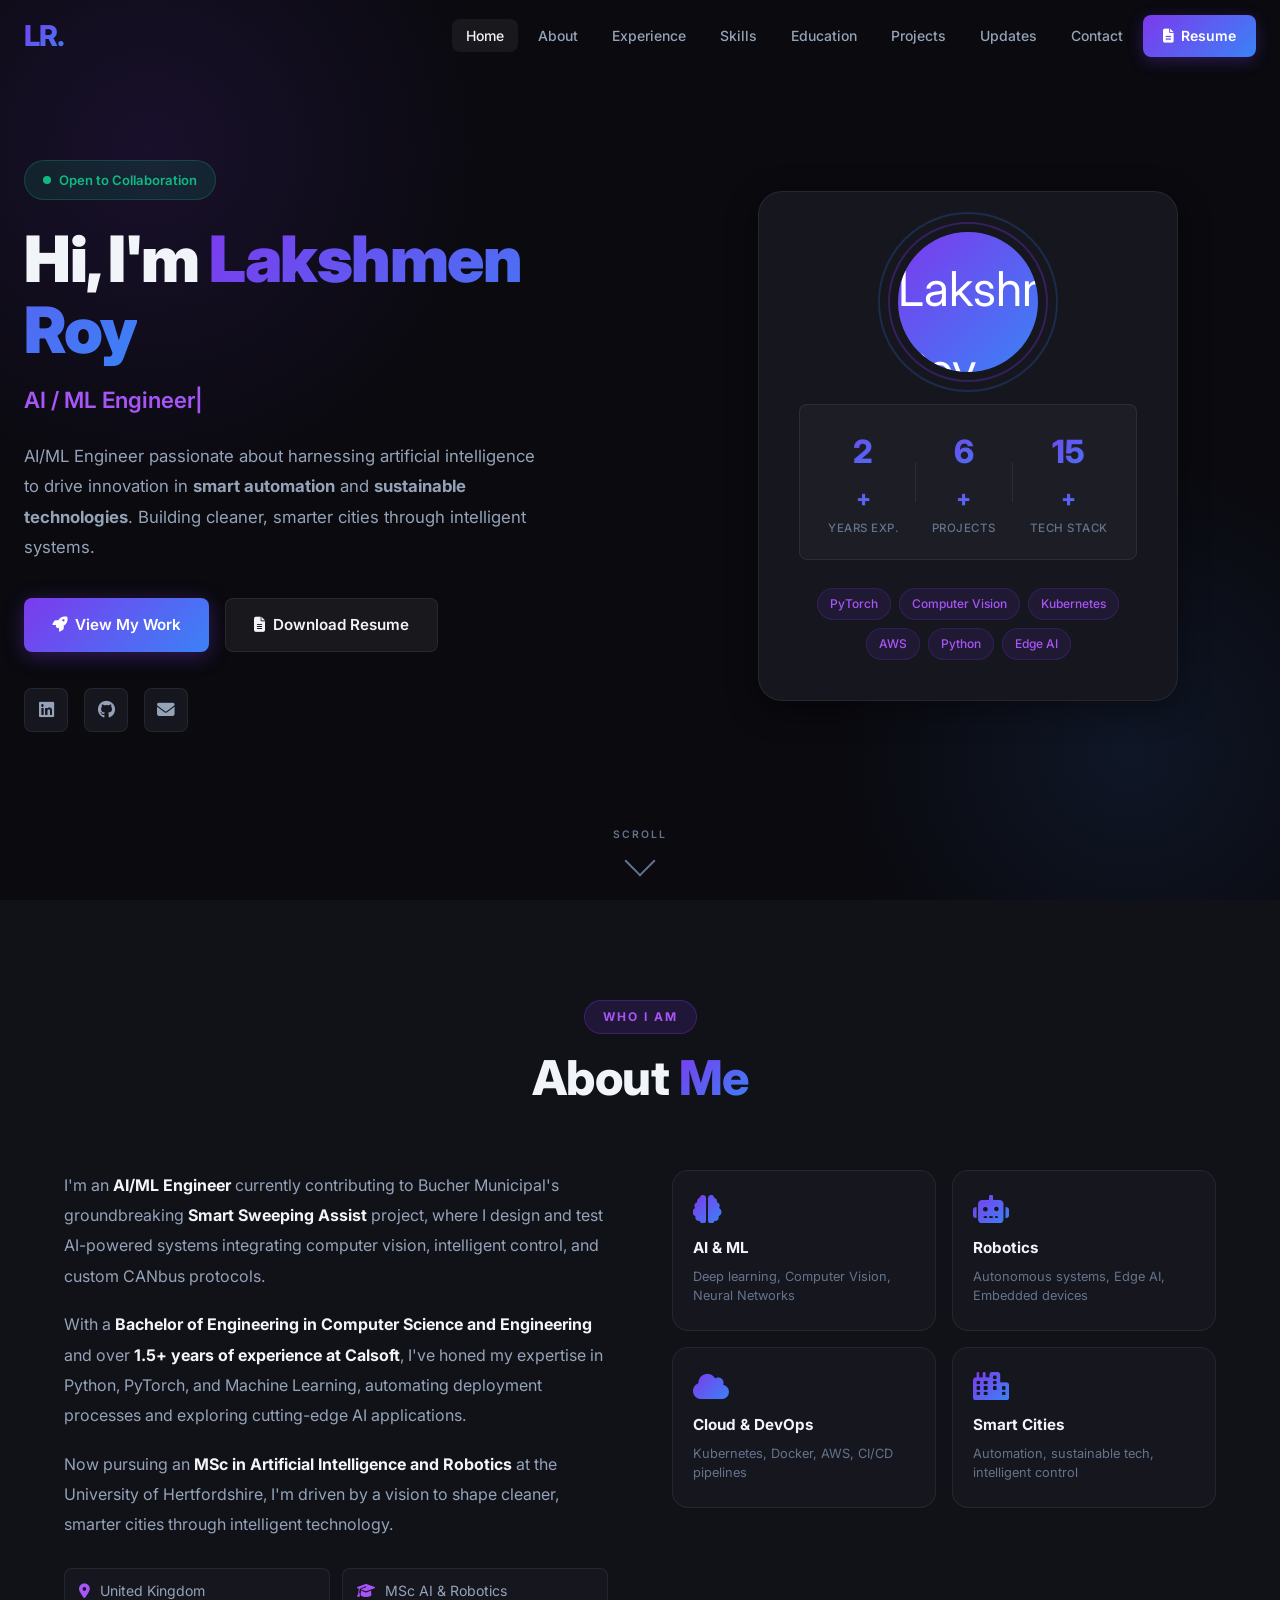
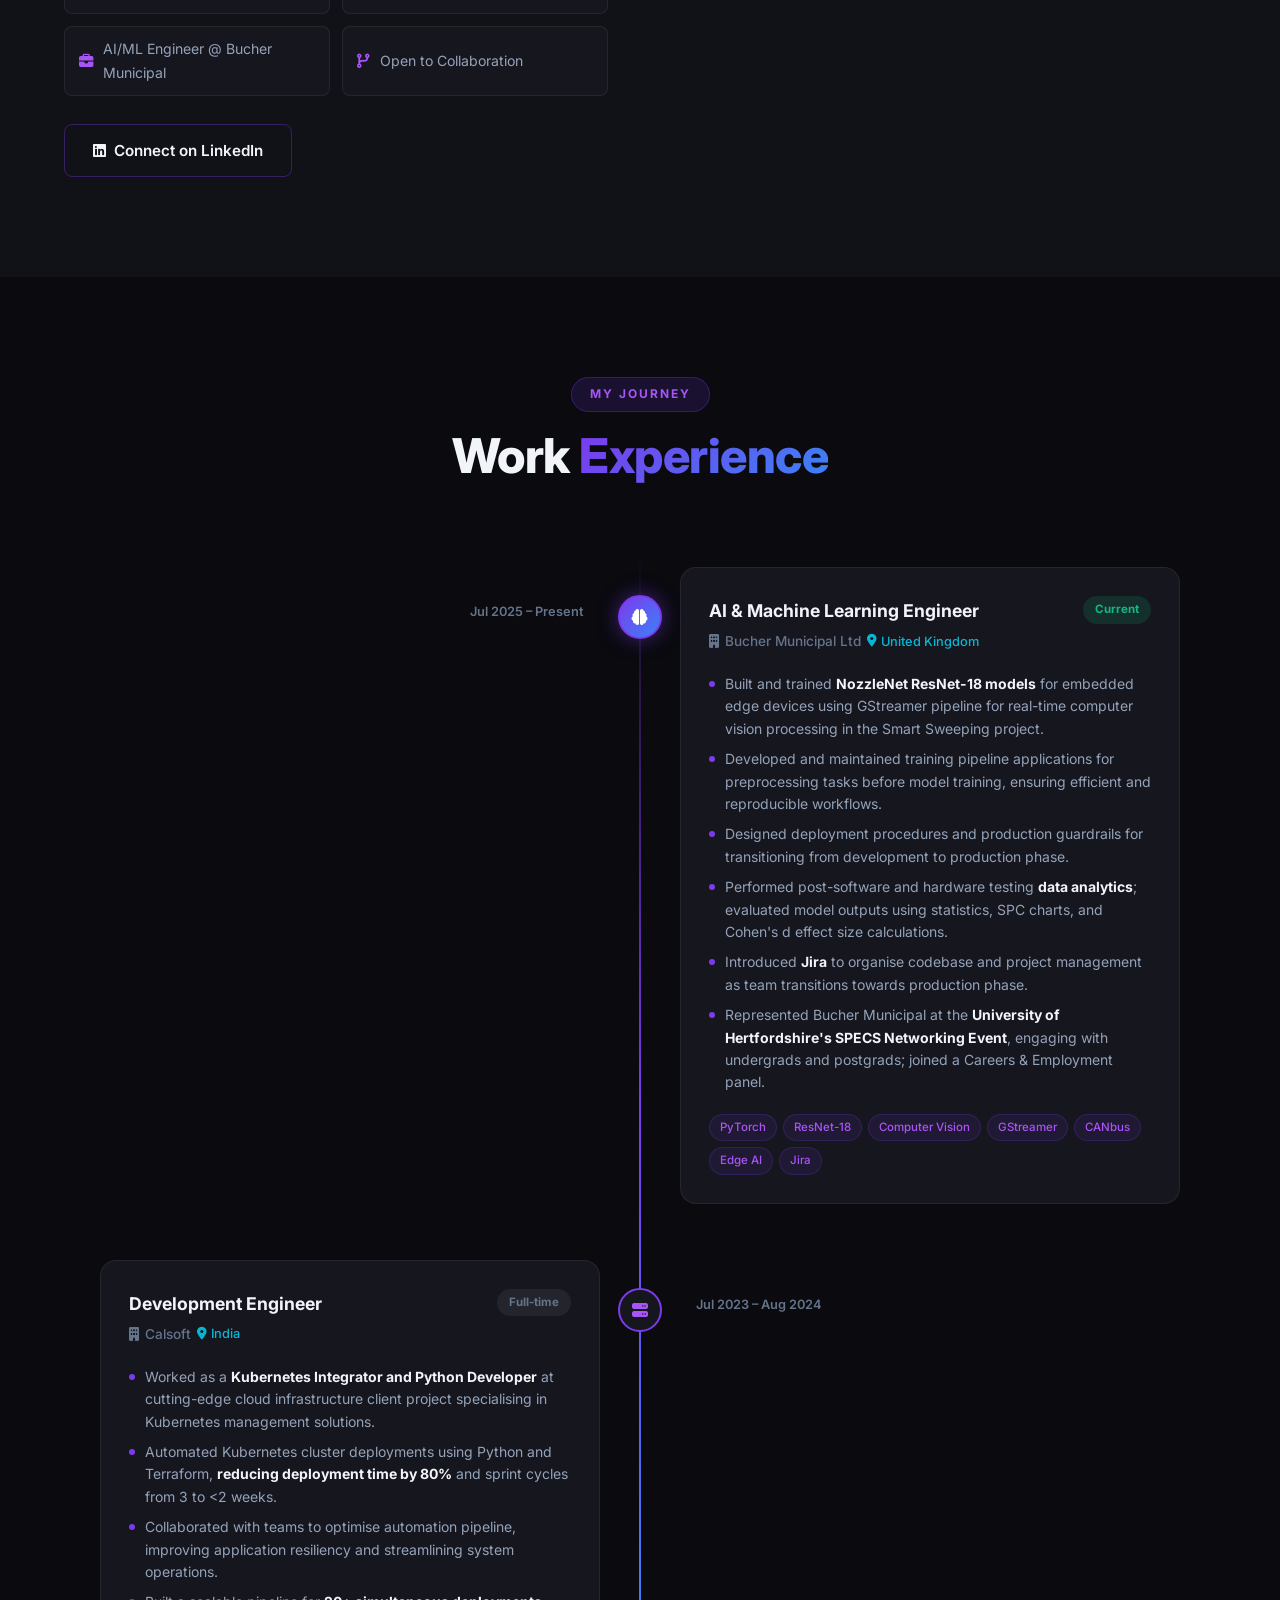
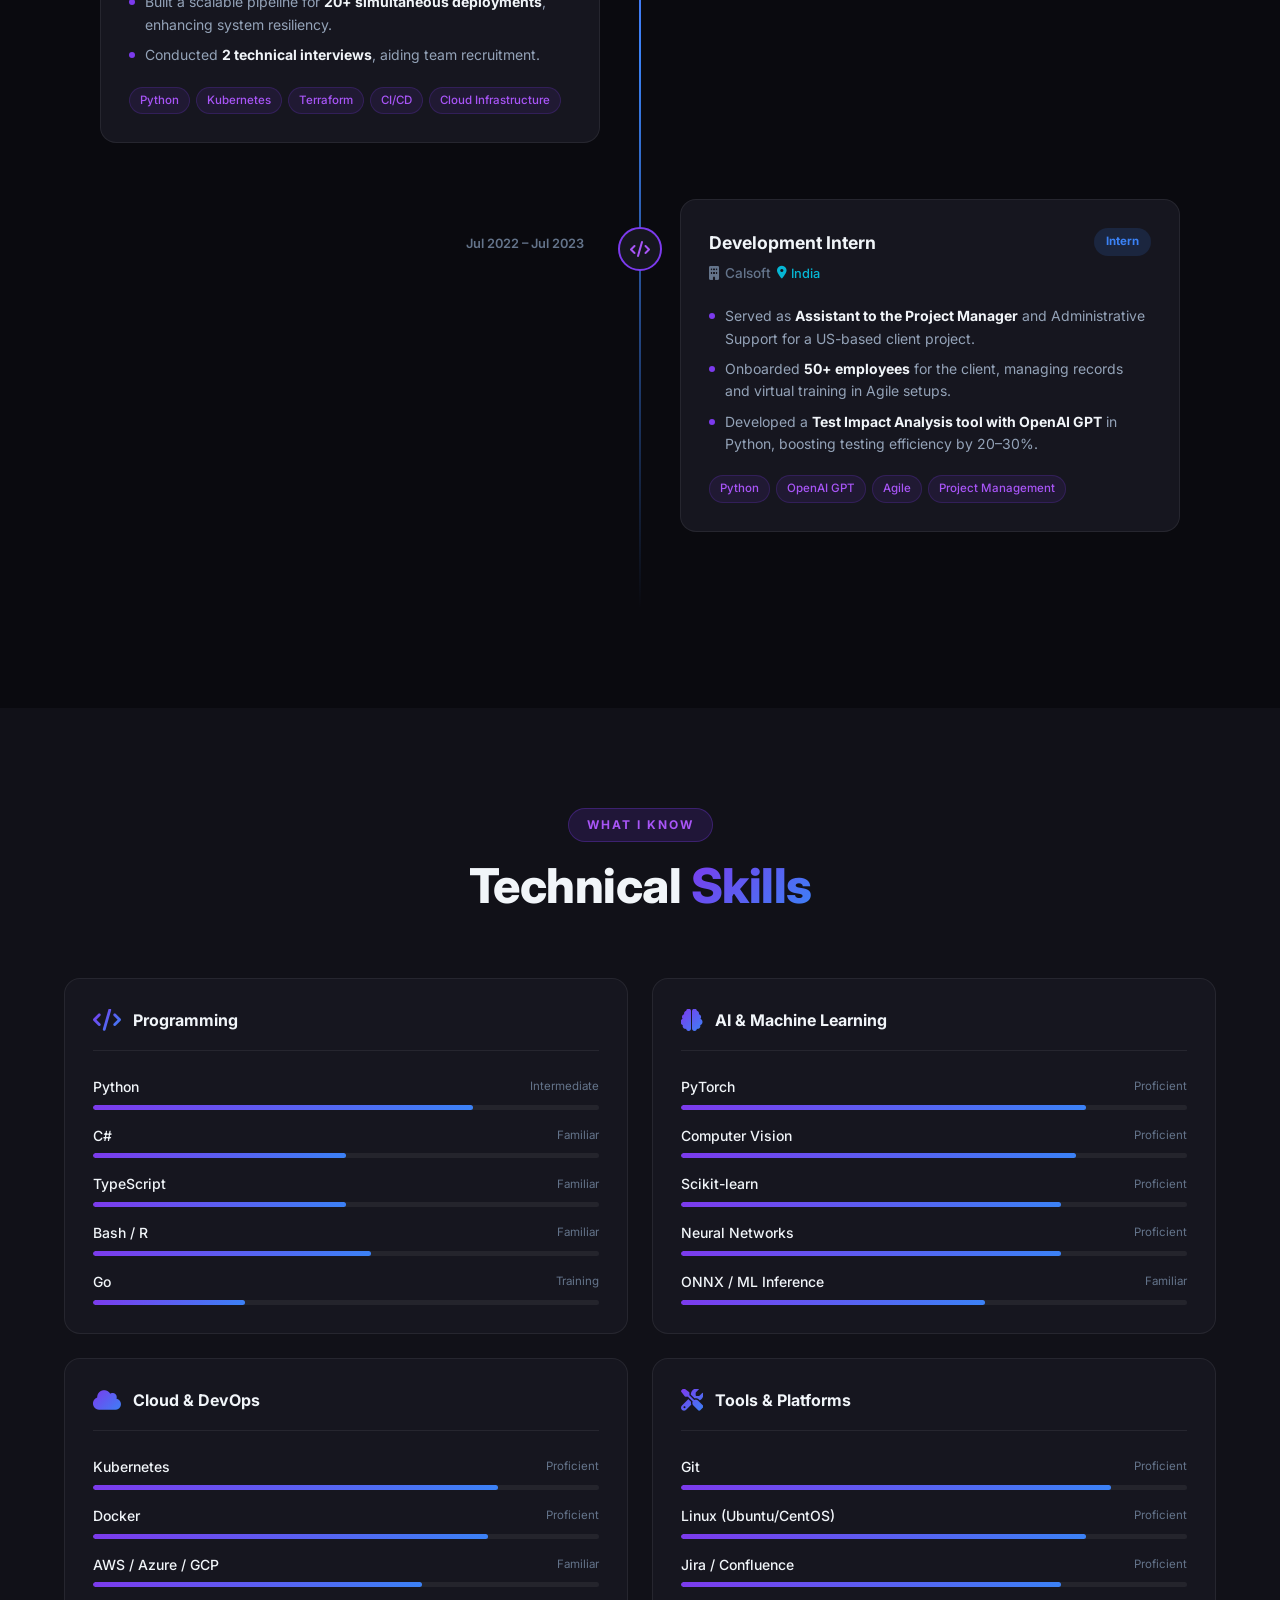
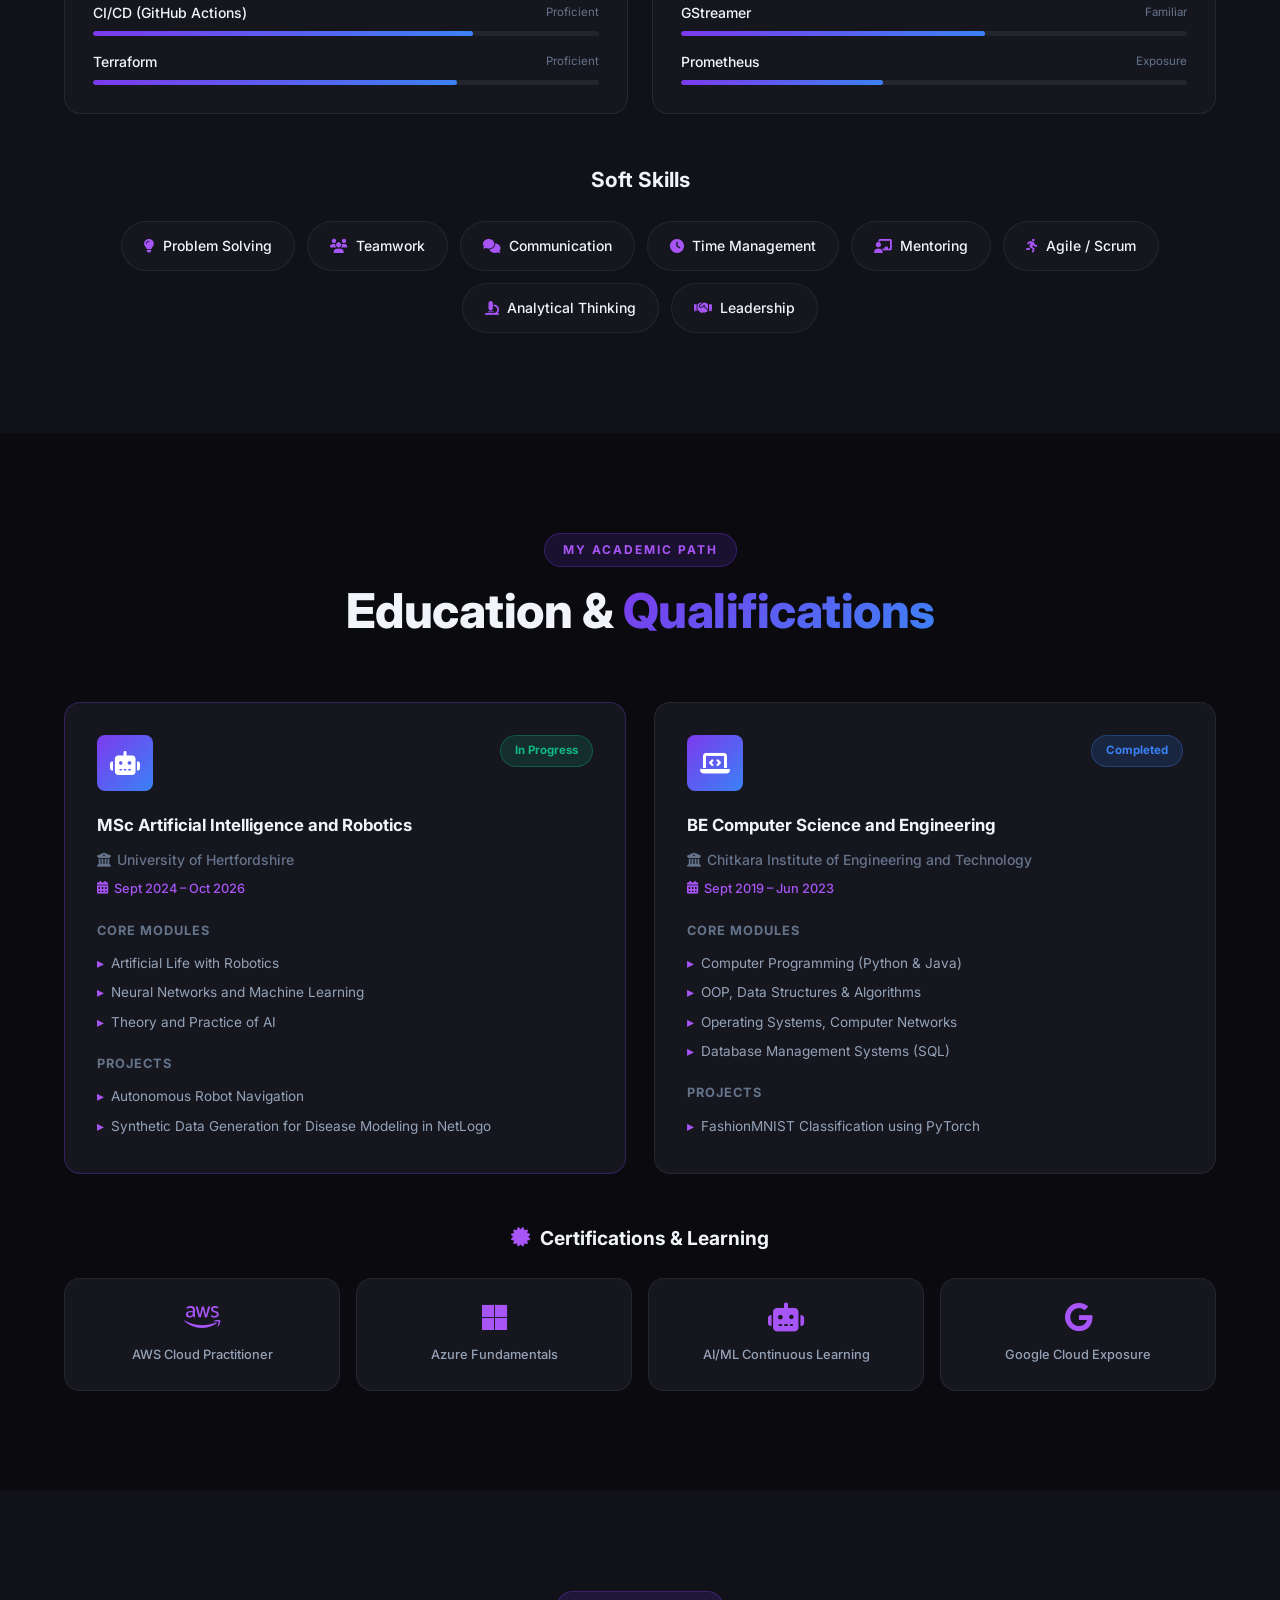
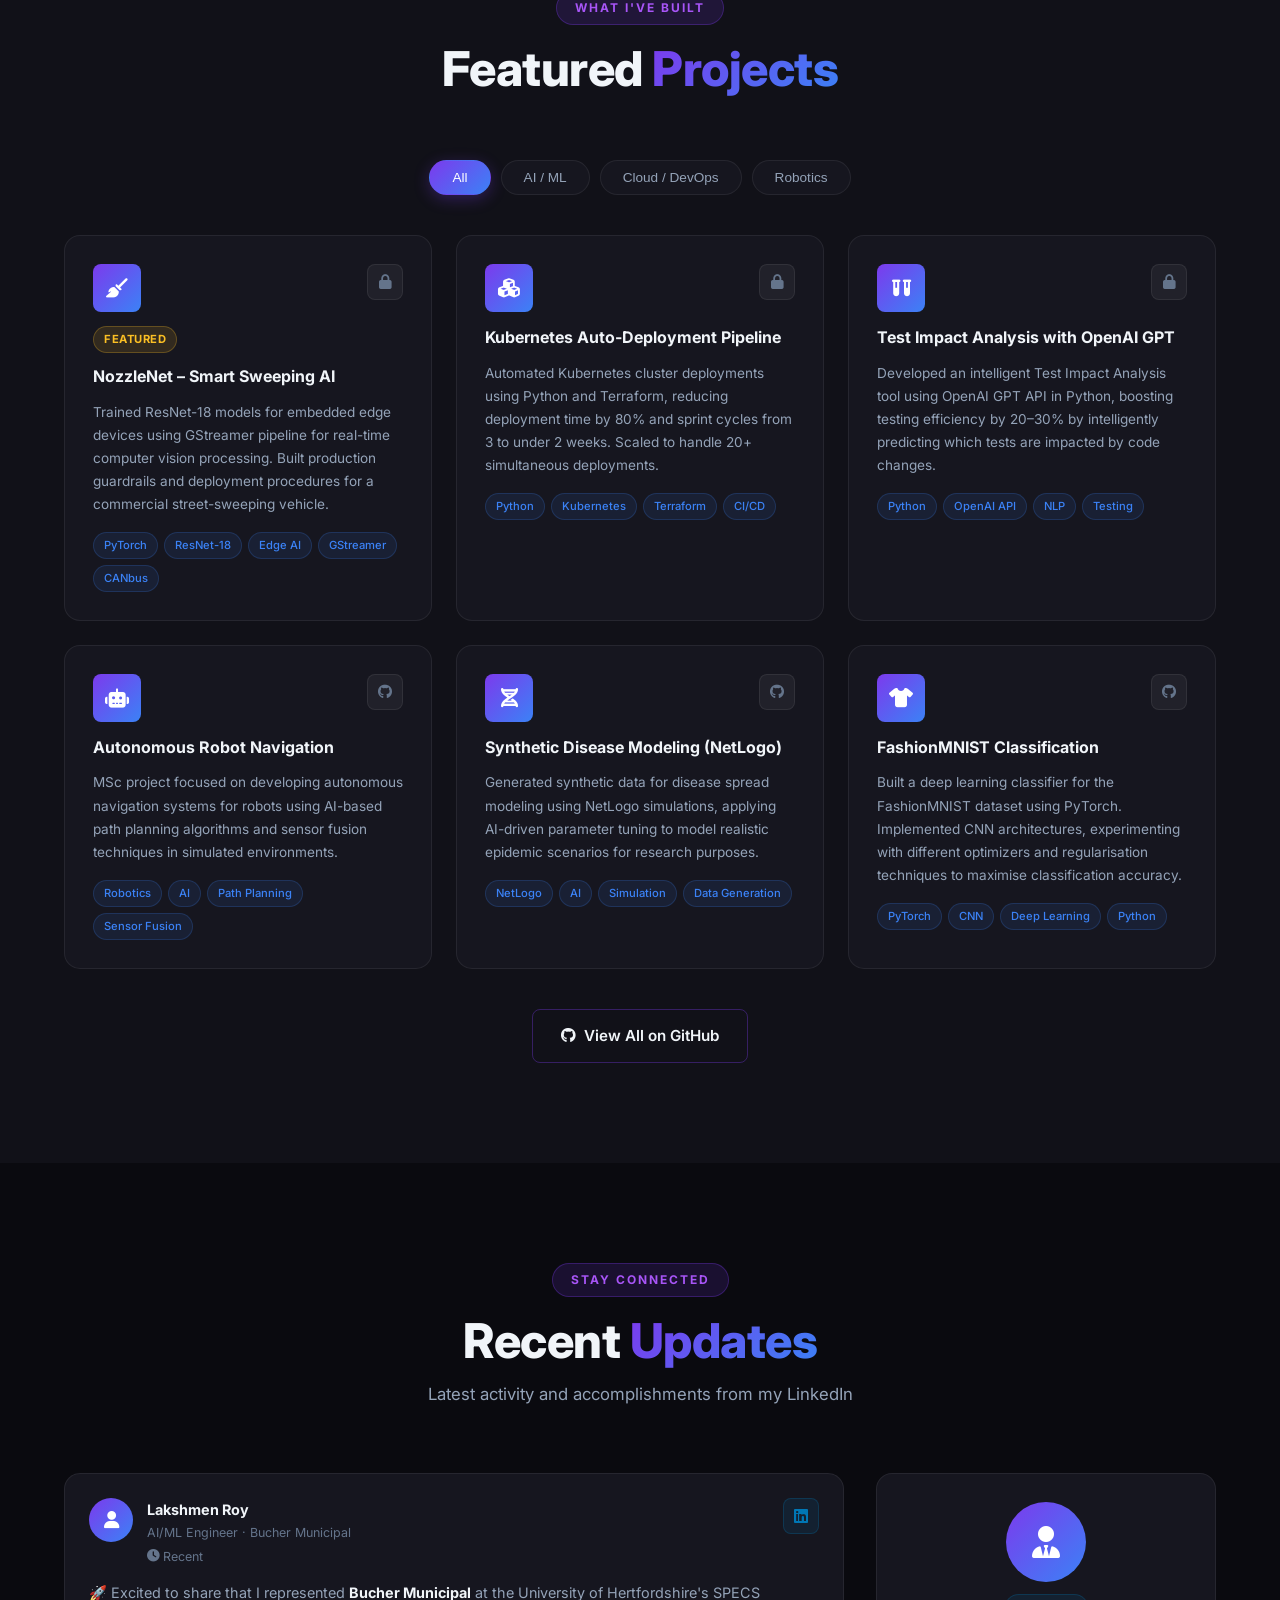
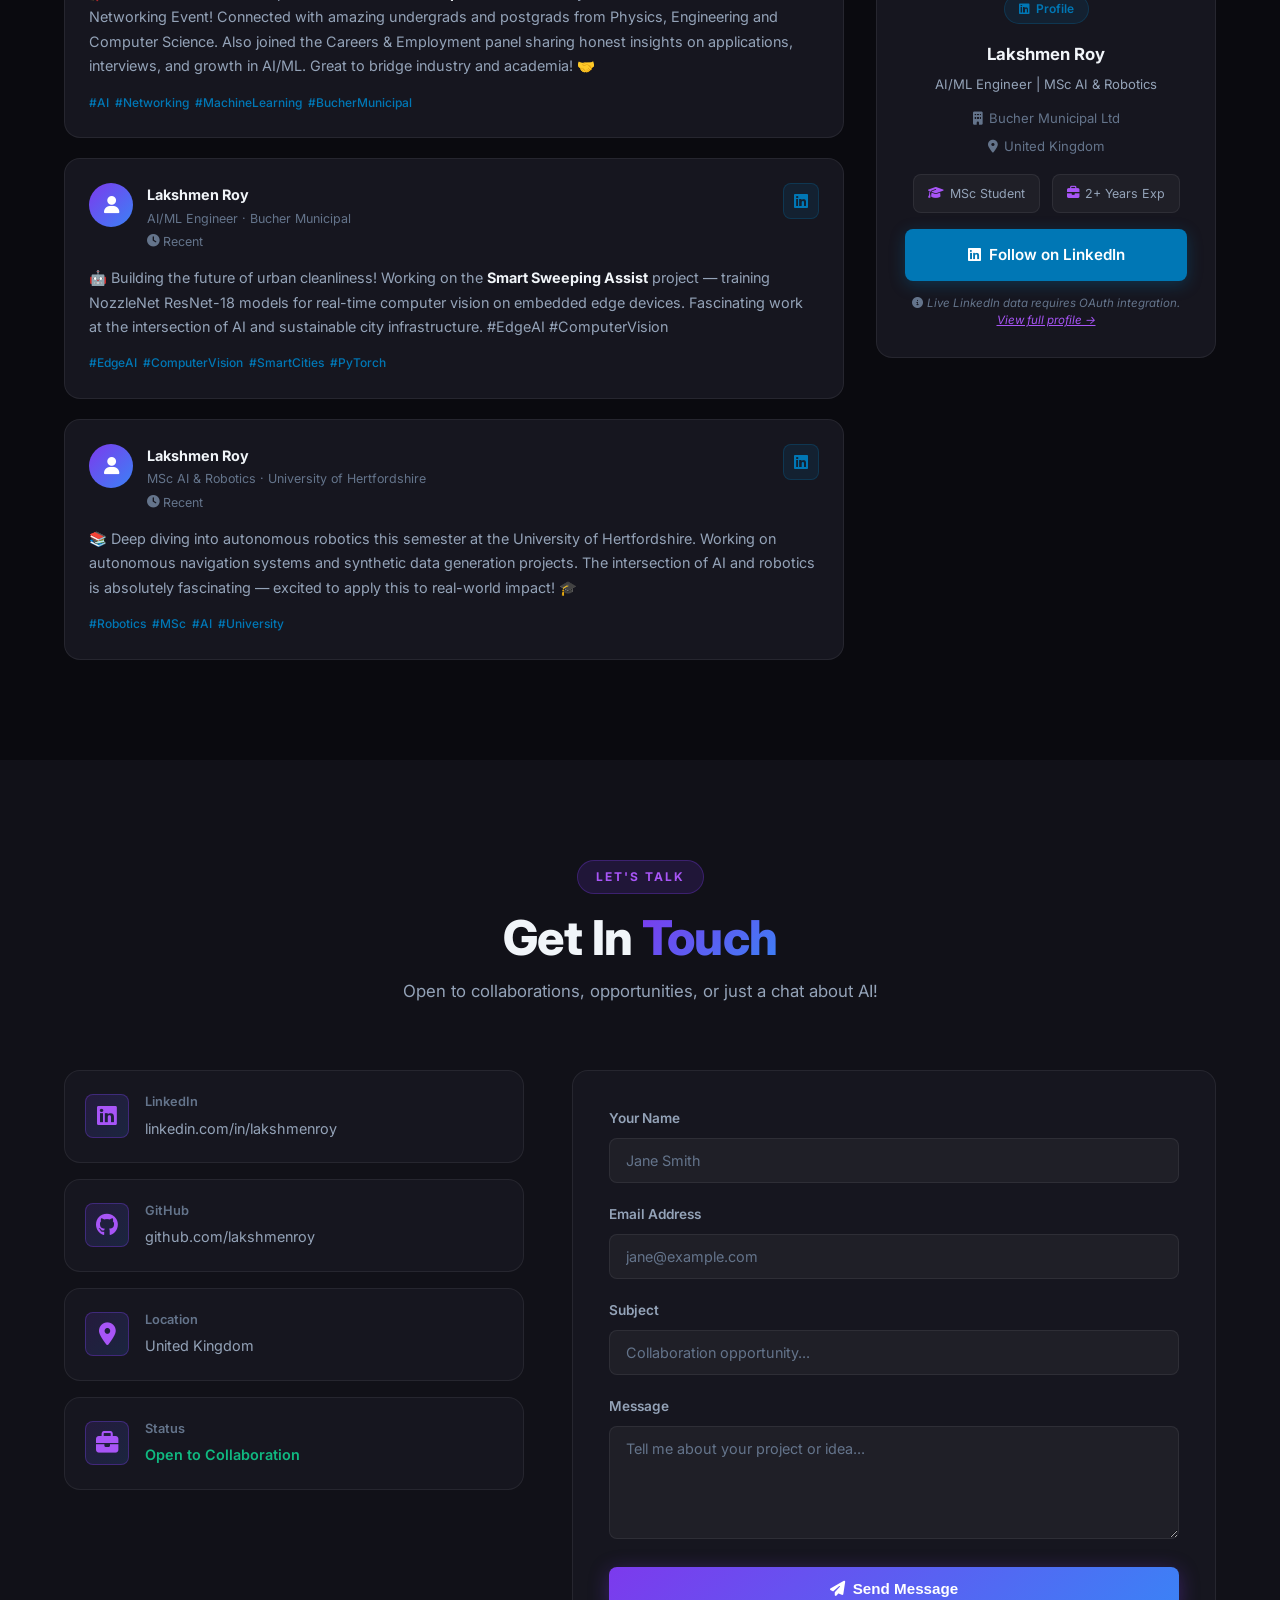
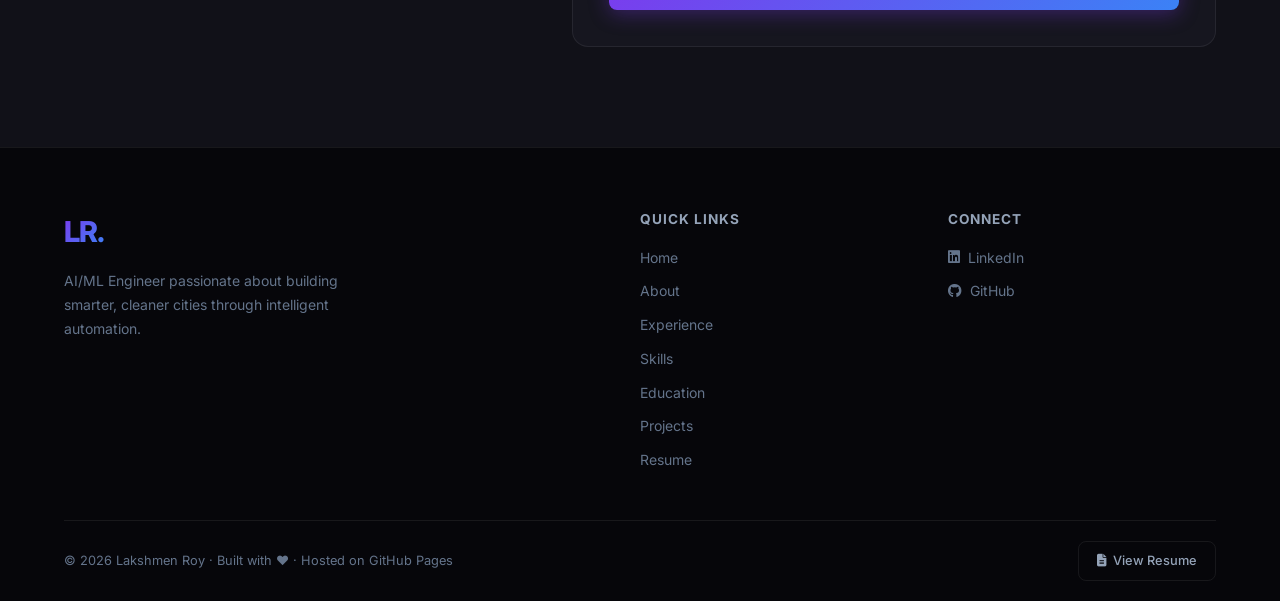
==== index.html @ d76069c5 "✨ Polish pass – fix hero layout, add favicon, 404, resume.pdf, avatar SVG, mobile nav, Formspree for" ====
<!DOCTYPE html>
<html lang="en">
<head>
  <meta charset="UTF-8" />
  <meta name="viewport" content="width=device-width, initial-scale=1.0"/>
  <title>Lakshmen Roy | AI/ML Engineer</title>
  <meta name="description" content="Lakshmen Roy – AI/ML Engineer specialising in Computer Vision, Edge AI, Kubernetes and smart automation. MSc AI & Robotics student at University of Hertfordshire." />
  <meta name="keywords" content="AI Engineer, ML Engineer, Computer Vision, PyTorch, Kubernetes, Edge AI, Lakshmen Roy" />
  <meta property="og:title" content="Lakshmen Roy | AI/ML Engineer" />
  <meta property="og:description" content="Building smarter, cleaner cities through intelligent AI systems." />
  <meta property="og:type" content="website" />
  <link rel="icon" type="image/svg+xml" href="assets/favicon.svg" />
  <link rel="stylesheet" href="css/style.css" />
  <link rel="stylesheet" href="https://cdnjs.cloudflare.com/ajax/libs/font-awesome/6.5.0/css/all.min.css"/>
  <link href="https://fonts.googleapis.com/css2?family=Inter:wght@300;400;500;600;700;800;900&family=Space+Grotesk:wght@300;400;500;600;700&display=swap" rel="stylesheet"/>
</head>
<body>
  <!-- Particle Background -->
  <canvas id="particles-canvas"></canvas>

  <!-- Navigation -->
  <nav id="navbar">
    <div class="nav-container">
      <a href="#home" class="nav-logo">LR<span class="dot">.</span></a>
      <ul class="nav-links" id="nav-links">
        <li><a href="#home" class="nav-link active">Home</a></li>
        <li><a href="#about" class="nav-link">About</a></li>
        <li><a href="#experience" class="nav-link">Experience</a></li>
        <li><a href="#skills" class="nav-link">Skills</a></li>
        <li><a href="#education" class="nav-link">Education</a></li>
        <li><a href="#projects" class="nav-link">Projects</a></li>
        <li><a href="#updates" class="nav-link">Updates</a></li>
        <li><a href="#contact" class="nav-link">Contact</a></li>
        <li><a href="resume.pdf" class="nav-resume-btn" id="resume-nav-btn" target="_blank"><i class="fas fa-file-alt"></i> Resume</a></li>
      </ul>
      <button class="hamburger" id="hamburger" aria-label="Toggle menu">
        <span></span><span></span><span></span>
      </button>
    </div>
  </nav>

  <!-- Hero Section -->
  <section id="home">
    <div class="hero">
      <div class="hero-content">
        <div class="hero-tag">
          <span class="status-dot"></span> Open to Collaboration
        </div>
        <h1 class="hero-title">
          Hi, I'm <span class="gradient-text">Lakshmen Roy</span>
        </h1>
        <div class="hero-subtitle">
          <span class="typed-text" id="typed"></span><span class="cursor">|</span>
        </div>
        <p class="hero-description">
          AI/ML Engineer passionate about harnessing artificial intelligence to drive innovation in
          <strong>smart automation</strong> and <strong>sustainable technologies</strong>.
          Building cleaner, smarter cities through intelligent systems.
        </p>
        <div class="hero-buttons">
          <a href="#projects" class="btn btn-primary"><i class="fas fa-rocket"></i> View My Work</a>
          <a href="resume.pdf" class="btn btn-secondary" target="_blank"><i class="fas fa-file-alt"></i> Download Resume</a>
        </div>
        <div class="hero-socials">
          <a href="https://www.linkedin.com/in/lakshmenroy/" target="_blank" class="social-link" title="LinkedIn">
            <i class="fab fa-linkedin"></i>
          </a>
          <a href="https://github.com/lakshmenroy" target="_blank" class="social-link" title="GitHub">
            <i class="fab fa-github"></i>
          </a>
          <a href="mailto:lakshmenroy@gmail.com" class="social-link" title="Email">
            <i class="fas fa-envelope"></i>
          </a>
        </div>
      </div>
      <div class="hero-visual">
        <div class="hero-card">
          <div class="hero-avatar">
            <div class="avatar-placeholder" id="avatar-wrap">
              <!-- JS swaps this for assets/photo.jpg when you add your real photo -->
              <img src="assets/avatar-placeholder.svg" alt="Lakshmen Roy" class="avatar-photo" id="avatar-icon"/>
            </div>
            <div class="avatar-ring ring-1"></div>
            <div class="avatar-ring ring-2"></div>
          </div>
          <div class="hero-stats">
            <div class="stat-item">
              <span class="stat-number" data-count="2">0</span><span class="stat-suffix">+</span>
              <span class="stat-label">Years Exp.</span>
            </div>
            <div class="stat-divider"></div>
            <div class="stat-item">
              <span class="stat-number" data-count="6">0</span><span class="stat-suffix">+</span>
              <span class="stat-label">Projects</span>
            </div>
            <div class="stat-divider"></div>
            <div class="stat-item">
              <span class="stat-number" data-count="15">0</span><span class="stat-suffix">+</span>
              <span class="stat-label">Tech Stack</span>
            </div>
          </div>
          <div class="tech-badges">
            <span class="tech-badge">PyTorch</span>
            <span class="tech-badge">Computer Vision</span>
            <span class="tech-badge">Kubernetes</span>
            <span class="tech-badge">AWS</span>
            <span class="tech-badge">Python</span>
            <span class="tech-badge">Edge AI</span>
          </div>
        </div>
      </div>
    </div>
    <div class="scroll-indicator">
      <span class="scroll-label">Scroll</span>
      <div class="scroll-arrow"></div>
    </div>
  </section>

  <!-- About Section -->
  <section id="about" class="section about-section">
    <div class="section-container">
      <div class="section-header">
        <span class="section-tag">WHO I AM</span>
        <h2 class="section-title">About <span class="gradient-text">Me</span></h2>
      </div>
      <div class="about-grid">
        <div class="about-text">
          <p>
            I'm an <strong>AI/ML Engineer</strong> currently contributing to Bucher Municipal's 
            groundbreaking <strong>Smart Sweeping Assist</strong> project, where I design and test 
            AI-powered systems integrating computer vision, intelligent control, and custom CANbus protocols.
          </p>
          <p>
            With a <strong>Bachelor of Engineering in Computer Science and Engineering</strong> and 
            over <strong>1.5+ years of experience at Calsoft</strong>, I've honed my expertise in 
            Python, PyTorch, and Machine Learning, automating deployment processes and exploring 
            cutting-edge AI applications.
          </p>
          <p>
            Now pursuing an <strong>MSc in Artificial Intelligence and Robotics</strong> at the 
            University of Hertfordshire, I'm driven by a vision to shape cleaner, smarter cities 
            through intelligent technology.
          </p>
          <div class="about-highlights">
            <div class="highlight-item">
              <i class="fas fa-map-marker-alt"></i>
              <span>United Kingdom</span>
            </div>
            <div class="highlight-item">
              <i class="fas fa-graduation-cap"></i>
              <span>MSc AI & Robotics</span>
            </div>
            <div class="highlight-item">
              <i class="fas fa-briefcase"></i>
              <span>AI/ML Engineer @ Bucher Municipal</span>
            </div>
            <div class="highlight-item">
              <i class="fas fa-code-branch"></i>
              <span>Open to Collaboration</span>
            </div>
          </div>
          <a href="https://www.linkedin.com/in/lakshmenroy/" target="_blank" class="btn btn-outline">
            <i class="fab fa-linkedin"></i> Connect on LinkedIn
          </a>
        </div>
        <div class="about-visual">
          <div class="about-card-grid">
            <div class="about-mini-card focus-card">
              <i class="fas fa-brain"></i>
              <h4>AI & ML</h4>
              <p>Deep learning, Computer Vision, Neural Networks</p>
            </div>
            <div class="about-mini-card focus-card">
              <i class="fas fa-robot"></i>
              <h4>Robotics</h4>
              <p>Autonomous systems, Edge AI, Embedded devices</p>
            </div>
            <div class="about-mini-card focus-card">
              <i class="fas fa-cloud"></i>
              <h4>Cloud & DevOps</h4>
              <p>Kubernetes, Docker, AWS, CI/CD pipelines</p>
            </div>
            <div class="about-mini-card focus-card">
              <i class="fas fa-city"></i>
              <h4>Smart Cities</h4>
              <p>Automation, sustainable tech, intelligent control</p>
            </div>
          </div>
        </div>
      </div>
    </div>
  </section>

  <!-- Experience Section -->
  <section id="experience" class="section experience-section">
    <div class="section-container">
      <div class="section-header">
        <span class="section-tag">MY JOURNEY</span>
        <h2 class="section-title">Work <span class="gradient-text">Experience</span></h2>
      </div>
      <div class="timeline">

        <div class="timeline-item" data-side="right">
          <div class="timeline-dot active-dot">
            <i class="fas fa-brain"></i>
          </div>
          <div class="timeline-date">Jul 2025 – Present</div>
          <div class="timeline-card">
            <div class="timeline-card-header">
              <div>
                <h3>AI & Machine Learning Engineer</h3>
                <h4><i class="fas fa-building"></i> Bucher Municipal Ltd <span class="location-tag"><i class="fas fa-map-marker-alt"></i> United Kingdom</span></h4>
              </div>
              <span class="job-badge current-badge">Current</span>
            </div>
            <ul class="timeline-bullets">
              <li>Built and trained <strong>NozzleNet ResNet-18 models</strong> for embedded edge devices using GStreamer pipeline for real-time computer vision processing in the Smart Sweeping project.</li>
              <li>Developed and maintained training pipeline applications for preprocessing tasks before model training, ensuring efficient and reproducible workflows.</li>
              <li>Designed deployment procedures and production guardrails for transitioning from development to production phase.</li>
              <li>Performed post-software and hardware testing <strong>data analytics</strong>; evaluated model outputs using statistics, SPC charts, and Cohen's d effect size calculations.</li>
              <li>Introduced <strong>Jira</strong> to organise codebase and project management as team transitions towards production phase.</li>
              <li>Represented Bucher Municipal at the <strong>University of Hertfordshire's SPECS Networking Event</strong>, engaging with undergrads and postgrads; joined a Careers & Employment panel.</li>
            </ul>
            <div class="timeline-tags">
              <span>PyTorch</span><span>ResNet-18</span><span>Computer Vision</span><span>GStreamer</span><span>CANbus</span><span>Edge AI</span><span>Jira</span>
            </div>
          </div>
        </div>

        <div class="timeline-item" data-side="left">
          <div class="timeline-dot">
            <i class="fas fa-server"></i>
          </div>
          <div class="timeline-date">Jul 2023 – Aug 2024</div>
          <div class="timeline-card">
            <div class="timeline-card-header">
              <div>
                <h3>Development Engineer</h3>
                <h4><i class="fas fa-building"></i> Calsoft <span class="location-tag"><i class="fas fa-map-marker-alt"></i> India</span></h4>
              </div>
              <span class="job-badge">Full-time</span>
            </div>
            <ul class="timeline-bullets">
              <li>Worked as a <strong>Kubernetes Integrator and Python Developer</strong> at cutting-edge cloud infrastructure client project specialising in Kubernetes management solutions.</li>
              <li>Automated Kubernetes cluster deployments using Python and Terraform, <strong>reducing deployment time by 80%</strong> and sprint cycles from 3 to &lt;2 weeks.</li>
              <li>Collaborated with teams to optimise automation pipeline, improving application resiliency and streamlining system operations.</li>
              <li>Built a scalable pipeline for <strong>20+ simultaneous deployments</strong>, enhancing system resiliency.</li>
              <li>Conducted <strong>2 technical interviews</strong>, aiding team recruitment.</li>
            </ul>
            <div class="timeline-tags">
              <span>Python</span><span>Kubernetes</span><span>Terraform</span><span>CI/CD</span><span>Cloud Infrastructure</span>
            </div>
          </div>
        </div>

        <div class="timeline-item" data-side="right">
          <div class="timeline-dot">
            <i class="fas fa-code"></i>
          </div>
          <div class="timeline-date">Jul 2022 – Jul 2023</div>
          <div class="timeline-card">
            <div class="timeline-card-header">
              <div>
                <h3>Development Intern</h3>
                <h4><i class="fas fa-building"></i> Calsoft <span class="location-tag"><i class="fas fa-map-marker-alt"></i> India</span></h4>
              </div>
              <span class="job-badge intern-badge">Intern</span>
            </div>
            <ul class="timeline-bullets">
              <li>Served as <strong>Assistant to the Project Manager</strong> and Administrative Support for a US-based client project.</li>
              <li>Onboarded <strong>50+ employees</strong> for the client, managing records and virtual training in Agile setups.</li>
              <li>Developed a <strong>Test Impact Analysis tool with OpenAI GPT</strong> in Python, boosting testing efficiency by 20–30%.</li>
            </ul>
            <div class="timeline-tags">
              <span>Python</span><span>OpenAI GPT</span><span>Agile</span><span>Project Management</span>
            </div>
          </div>
        </div>

      </div>
    </div>
  </section>

  <!-- Skills Section -->
  <section id="skills" class="section skills-section">
    <div class="section-container">
      <div class="section-header">
        <span class="section-tag">WHAT I KNOW</span>
        <h2 class="section-title">Technical <span class="gradient-text">Skills</span></h2>
      </div>
      <div class="skills-grid">

        <div class="skill-category-card">
          <div class="skill-cat-header">
            <i class="fas fa-code"></i>
            <h3>Programming</h3>
          </div>
          <div class="skill-items">
            <div class="skill-item">
              <div class="skill-info"><span>Python</span><span class="skill-level">Intermediate</span></div>
              <div class="skill-bar"><div class="skill-fill" data-width="75"></div></div>
            </div>
            <div class="skill-item">
              <div class="skill-info"><span>C#</span><span class="skill-level">Familiar</span></div>
              <div class="skill-bar"><div class="skill-fill" data-width="50"></div></div>
            </div>
            <div class="skill-item">
              <div class="skill-info"><span>TypeScript</span><span class="skill-level">Familiar</span></div>
              <div class="skill-bar"><div class="skill-fill" data-width="50"></div></div>
            </div>
            <div class="skill-item">
              <div class="skill-info"><span>Bash / R</span><span class="skill-level">Familiar</span></div>
              <div class="skill-bar"><div class="skill-fill" data-width="55"></div></div>
            </div>
            <div class="skill-item">
              <div class="skill-info"><span>Go</span><span class="skill-level">Training</span></div>
              <div class="skill-bar"><div class="skill-fill" data-width="30"></div></div>
            </div>
          </div>
        </div>

        <div class="skill-category-card">
          <div class="skill-cat-header">
            <i class="fas fa-brain"></i>
            <h3>AI & Machine Learning</h3>
          </div>
          <div class="skill-items">
            <div class="skill-item">
              <div class="skill-info"><span>PyTorch</span><span class="skill-level">Proficient</span></div>
              <div class="skill-bar"><div class="skill-fill" data-width="80"></div></div>
            </div>
            <div class="skill-item">
              <div class="skill-info"><span>Computer Vision</span><span class="skill-level">Proficient</span></div>
              <div class="skill-bar"><div class="skill-fill" data-width="78"></div></div>
            </div>
            <div class="skill-item">
              <div class="skill-info"><span>Scikit-learn</span><span class="skill-level">Proficient</span></div>
              <div class="skill-bar"><div class="skill-fill" data-width="75"></div></div>
            </div>
            <div class="skill-item">
              <div class="skill-info"><span>Neural Networks</span><span class="skill-level">Proficient</span></div>
              <div class="skill-bar"><div class="skill-fill" data-width="75"></div></div>
            </div>
            <div class="skill-item">
              <div class="skill-info"><span>ONNX / ML Inference</span><span class="skill-level">Familiar</span></div>
              <div class="skill-bar"><div class="skill-fill" data-width="60"></div></div>
            </div>
          </div>
        </div>

        <div class="skill-category-card">
          <div class="skill-cat-header">
            <i class="fas fa-cloud"></i>
            <h3>Cloud & DevOps</h3>
          </div>
          <div class="skill-items">
            <div class="skill-item">
              <div class="skill-info"><span>Kubernetes</span><span class="skill-level">Proficient</span></div>
              <div class="skill-bar"><div class="skill-fill" data-width="80"></div></div>
            </div>
            <div class="skill-item">
              <div class="skill-info"><span>Docker</span><span class="skill-level">Proficient</span></div>
              <div class="skill-bar"><div class="skill-fill" data-width="78"></div></div>
            </div>
            <div class="skill-item">
              <div class="skill-info"><span>AWS / Azure / GCP</span><span class="skill-level">Familiar</span></div>
              <div class="skill-bar"><div class="skill-fill" data-width="65"></div></div>
            </div>
            <div class="skill-item">
              <div class="skill-info"><span>CI/CD (GitHub Actions)</span><span class="skill-level">Proficient</span></div>
              <div class="skill-bar"><div class="skill-fill" data-width="75"></div></div>
            </div>
            <div class="skill-item">
              <div class="skill-info"><span>Terraform</span><span class="skill-level">Proficient</span></div>
              <div class="skill-bar"><div class="skill-fill" data-width="72"></div></div>
            </div>
          </div>
        </div>

        <div class="skill-category-card">
          <div class="skill-cat-header">
            <i class="fas fa-tools"></i>
            <h3>Tools & Platforms</h3>
          </div>
          <div class="skill-items">
            <div class="skill-item">
              <div class="skill-info"><span>Git</span><span class="skill-level">Proficient</span></div>
              <div class="skill-bar"><div class="skill-fill" data-width="85"></div></div>
            </div>
            <div class="skill-item">
              <div class="skill-info"><span>Linux (Ubuntu/CentOS)</span><span class="skill-level">Proficient</span></div>
              <div class="skill-bar"><div class="skill-fill" data-width="80"></div></div>
            </div>
            <div class="skill-item">
              <div class="skill-info"><span>Jira / Confluence</span><span class="skill-level">Proficient</span></div>
              <div class="skill-bar"><div class="skill-fill" data-width="75"></div></div>
            </div>
            <div class="skill-item">
              <div class="skill-info"><span>GStreamer</span><span class="skill-level">Familiar</span></div>
              <div class="skill-bar"><div class="skill-fill" data-width="60"></div></div>
            </div>
            <div class="skill-item">
              <div class="skill-info"><span>Prometheus</span><span class="skill-level">Exposure</span></div>
              <div class="skill-bar"><div class="skill-fill" data-width="40"></div></div>
            </div>
          </div>
        </div>

      </div>

      <!-- Soft Skills -->
      <div class="soft-skills-section">
        <h3 class="soft-skills-title">Soft Skills</h3>
        <div class="soft-skills-grid">
          <div class="soft-skill-pill"><i class="fas fa-lightbulb"></i> Problem Solving</div>
          <div class="soft-skill-pill"><i class="fas fa-users"></i> Teamwork</div>
          <div class="soft-skill-pill"><i class="fas fa-comments"></i> Communication</div>
          <div class="soft-skill-pill"><i class="fas fa-clock"></i> Time Management</div>
          <div class="soft-skill-pill"><i class="fas fa-chalkboard-teacher"></i> Mentoring</div>
          <div class="soft-skill-pill"><i class="fas fa-running"></i> Agile / Scrum</div>
          <div class="soft-skill-pill"><i class="fas fa-microscope"></i> Analytical Thinking</div>
          <div class="soft-skill-pill"><i class="fas fa-handshake"></i> Leadership</div>
        </div>
      </div>
    </div>
  </section>

  <!-- Education Section -->
  <section id="education" class="section education-section">
    <div class="section-container">
      <div class="section-header">
        <span class="section-tag">MY ACADEMIC PATH</span>
        <h2 class="section-title">Education &amp; <span class="gradient-text">Qualifications</span></h2>
      </div>
      <div class="education-grid">

        <div class="edu-card current-edu">
          <div class="edu-card-top">
            <div class="edu-icon"><i class="fas fa-robot"></i></div>
            <div class="edu-badge current-edu-badge">In Progress</div>
          </div>
          <h3>MSc Artificial Intelligence and Robotics</h3>
          <h4><i class="fas fa-university"></i> University of Hertfordshire</h4>
          <p class="edu-date"><i class="fas fa-calendar-alt"></i> Sept 2024 – Oct 2026</p>
          <div class="edu-modules">
            <h5>Core Modules</h5>
            <ul>
              <li>Artificial Life with Robotics</li>
              <li>Neural Networks and Machine Learning</li>
              <li>Theory and Practice of AI</li>
            </ul>
          </div>
          <div class="edu-projects">
            <h5>Projects</h5>
            <ul>
              <li>Autonomous Robot Navigation</li>
              <li>Synthetic Data Generation for Disease Modeling in NetLogo</li>
            </ul>
          </div>
        </div>

        <div class="edu-card">
          <div class="edu-card-top">
            <div class="edu-icon"><i class="fas fa-laptop-code"></i></div>
            <div class="edu-badge completed-badge">Completed</div>
          </div>
          <h3>BE Computer Science and Engineering</h3>
          <h4><i class="fas fa-university"></i> Chitkara Institute of Engineering and Technology</h4>
          <p class="edu-date"><i class="fas fa-calendar-alt"></i> Sept 2019 – Jun 2023</p>
          <div class="edu-modules">
            <h5>Core Modules</h5>
            <ul>
              <li>Computer Programming (Python & Java)</li>
              <li>OOP, Data Structures & Algorithms</li>
              <li>Operating Systems, Computer Networks</li>
              <li>Database Management Systems (SQL)</li>
            </ul>
          </div>
          <div class="edu-projects">
            <h5>Projects</h5>
            <ul>
              <li>FashionMNIST Classification using PyTorch</li>
            </ul>
          </div>
        </div>

      </div>

      <!-- Certifications Row -->
      <div class="certs-section">
        <h3 class="certs-title"><i class="fas fa-certificate"></i> Certifications & Learning</h3>
        <div class="certs-grid">
          <div class="cert-card">
            <i class="fab fa-aws"></i>
            <span>AWS Cloud Practitioner</span>
          </div>
          <div class="cert-card">
            <i class="fab fa-microsoft"></i>
            <span>Azure Fundamentals</span>
          </div>
          <div class="cert-card">
            <i class="fas fa-robot"></i>
            <span>AI/ML Continuous Learning</span>
          </div>
          <div class="cert-card">
            <i class="fab fa-google"></i>
            <span>Google Cloud Exposure</span>
          </div>
        </div>
      </div>
    </div>
  </section>

  <!-- Projects Section -->
  <section id="projects" class="section projects-section">
    <div class="section-container">
      <div class="section-header">
        <span class="section-tag">WHAT I'VE BUILT</span>
        <h2 class="section-title">Featured <span class="gradient-text">Projects</span></h2>
      </div>
      <div class="projects-filter">
        <button class="filter-btn active" data-filter="all">All</button>
        <button class="filter-btn" data-filter="ml">AI / ML</button>
        <button class="filter-btn" data-filter="cloud">Cloud / DevOps</button>
        <button class="filter-btn" data-filter="robotics">Robotics</button>
      </div>
      <div class="projects-grid" id="projects-grid">

        <div class="project-card" data-category="ml">
          <div class="project-card-header">
            <div class="project-icon"><i class="fas fa-broom"></i></div>
            <div class="project-links">
              <a href="#" class="project-link-btn" title="Private – Company Project"><i class="fas fa-lock"></i></a>
            </div>
          </div>
          <span class="project-featured-tag">Featured</span>
          <h3>NozzleNet – Smart Sweeping AI</h3>
          <p>Trained ResNet-18 models for embedded edge devices using GStreamer pipeline for real-time computer vision processing. Built production guardrails and deployment procedures for a commercial street-sweeping vehicle.</p>
          <div class="project-tags">
            <span>PyTorch</span><span>ResNet-18</span><span>Edge AI</span><span>GStreamer</span><span>CANbus</span>
          </div>
        </div>

        <div class="project-card" data-category="cloud">
          <div class="project-card-header">
            <div class="project-icon"><i class="fas fa-cubes"></i></div>
            <div class="project-links">
              <a href="#" class="project-link-btn" title="Private – Client Project"><i class="fas fa-lock"></i></a>
            </div>
          </div>
          <h3>Kubernetes Auto-Deployment Pipeline</h3>
          <p>Automated Kubernetes cluster deployments using Python and Terraform, reducing deployment time by 80% and sprint cycles from 3 to under 2 weeks. Scaled to handle 20+ simultaneous deployments.</p>
          <div class="project-tags">
            <span>Python</span><span>Kubernetes</span><span>Terraform</span><span>CI/CD</span>
          </div>
        </div>

        <div class="project-card" data-category="ml">
          <div class="project-card-header">
            <div class="project-icon"><i class="fas fa-vials"></i></div>
            <div class="project-links">
              <a href="#" class="project-link-btn" title="Private"><i class="fas fa-lock"></i></a>
            </div>
          </div>
          <h3>Test Impact Analysis with OpenAI GPT</h3>
          <p>Developed an intelligent Test Impact Analysis tool using OpenAI GPT API in Python, boosting testing efficiency by 20–30% by intelligently predicting which tests are impacted by code changes.</p>
          <div class="project-tags">
            <span>Python</span><span>OpenAI API</span><span>NLP</span><span>Testing</span>
          </div>
        </div>

        <div class="project-card" data-category="robotics">
          <div class="project-card-header">
            <div class="project-icon"><i class="fas fa-robot"></i></div>
            <div class="project-links">
              <a href="https://github.com/lakshmenroy" class="project-link-btn" target="_blank" title="GitHub"><i class="fab fa-github"></i></a>
            </div>
          </div>
          <h3>Autonomous Robot Navigation</h3>
          <p>MSc project focused on developing autonomous navigation systems for robots using AI-based path planning algorithms and sensor fusion techniques in simulated environments.</p>
          <div class="project-tags">
            <span>Robotics</span><span>AI</span><span>Path Planning</span><span>Sensor Fusion</span>
          </div>
        </div>

        <div class="project-card" data-category="ml">
          <div class="project-card-header">
            <div class="project-icon"><i class="fas fa-dna"></i></div>
            <div class="project-links">
              <a href="https://github.com/lakshmenroy" class="project-link-btn" target="_blank" title="GitHub"><i class="fab fa-github"></i></a>
            </div>
          </div>
          <h3>Synthetic Disease Modeling (NetLogo)</h3>
          <p>Generated synthetic data for disease spread modeling using NetLogo simulations, applying AI-driven parameter tuning to model realistic epidemic scenarios for research purposes.</p>
          <div class="project-tags">
            <span>NetLogo</span><span>AI</span><span>Simulation</span><span>Data Generation</span>
          </div>
        </div>

        <div class="project-card" data-category="ml">
          <div class="project-card-header">
            <div class="project-icon"><i class="fas fa-tshirt"></i></div>
            <div class="project-links">
              <a href="https://github.com/lakshmenroy" class="project-link-btn" target="_blank" title="GitHub"><i class="fab fa-github"></i></a>
            </div>
          </div>
          <h3>FashionMNIST Classification</h3>
          <p>Built a deep learning classifier for the FashionMNIST dataset using PyTorch. Implemented CNN architectures, experimenting with different optimizers and regularisation techniques to maximise classification accuracy.</p>
          <div class="project-tags">
            <span>PyTorch</span><span>CNN</span><span>Deep Learning</span><span>Python</span>
          </div>
        </div>

      </div>

      <div class="projects-cta">
        <a href="https://github.com/lakshmenroy" target="_blank" class="btn btn-outline">
          <i class="fab fa-github"></i> View All on GitHub
        </a>
      </div>
    </div>
  </section>

  <!-- LinkedIn Updates Section -->
  <section id="updates" class="section updates-section">
    <div class="section-container">
      <div class="section-header">
        <span class="section-tag">STAY CONNECTED</span>
        <h2 class="section-title">Recent <span class="gradient-text">Updates</span></h2>
        <p class="section-subtitle">Latest activity and accomplishments from my LinkedIn</p>
      </div>
      <div class="updates-layout">
        <div class="updates-feed" id="linkedin-feed">
          <!-- Posts loaded by JS -->
          <div class="update-card">
            <div class="update-header">
              <div class="update-avatar"><i class="fas fa-user"></i></div>
              <div class="update-meta">
                <strong>Lakshmen Roy</strong>
                <span>AI/ML Engineer · Bucher Municipal</span>
                <span class="update-time"><i class="fas fa-clock"></i> Recent</span>
              </div>
              <a href="https://www.linkedin.com/in/lakshmenroy/" target="_blank" class="linkedin-icon-btn">
                <i class="fab fa-linkedin"></i>
              </a>
            </div>
            <div class="update-body">
              <p>🚀 Excited to share that I represented <strong>Bucher Municipal</strong> at the University of Hertfordshire's SPECS Networking Event! Connected with amazing undergrads and postgrads from Physics, Engineering and Computer Science. Also joined the Careers & Employment panel sharing honest insights on applications, interviews, and growth in AI/ML. Great to bridge industry and academia! 🤝</p>
            </div>
            <div class="update-tags">
              <span>#AI</span><span>#Networking</span><span>#MachineLearning</span><span>#BucherMunicipal</span>
            </div>
          </div>

          <div class="update-card">
            <div class="update-header">
              <div class="update-avatar"><i class="fas fa-user"></i></div>
              <div class="update-meta">
                <strong>Lakshmen Roy</strong>
                <span>AI/ML Engineer · Bucher Municipal</span>
                <span class="update-time"><i class="fas fa-clock"></i> Recent</span>
              </div>
              <a href="https://www.linkedin.com/in/lakshmenroy/" target="_blank" class="linkedin-icon-btn">
                <i class="fab fa-linkedin"></i>
              </a>
            </div>
            <div class="update-body">
              <p>🤖 Building the future of urban cleanliness! Working on the <strong>Smart Sweeping Assist</strong> project — training NozzleNet ResNet-18 models for real-time computer vision on embedded edge devices. Fascinating work at the intersection of AI and sustainable city infrastructure. #EdgeAI #ComputerVision</p>
            </div>
            <div class="update-tags">
              <span>#EdgeAI</span><span>#ComputerVision</span><span>#SmartCities</span><span>#PyTorch</span>
            </div>
          </div>

          <div class="update-card">
            <div class="update-header">
              <div class="update-avatar"><i class="fas fa-user"></i></div>
              <div class="update-meta">
                <strong>Lakshmen Roy</strong>
                <span>MSc AI & Robotics · University of Hertfordshire</span>
                <span class="update-time"><i class="fas fa-clock"></i> Recent</span>
              </div>
              <a href="https://www.linkedin.com/in/lakshmenroy/" target="_blank" class="linkedin-icon-btn">
                <i class="fab fa-linkedin"></i>
              </a>
            </div>
            <div class="update-body">
              <p>📚 Deep diving into autonomous robotics this semester at the University of Hertfordshire. Working on autonomous navigation systems and synthetic data generation projects. The intersection of AI and robotics is absolutely fascinating — excited to apply this to real-world impact! 🎓</p>
            </div>
            <div class="update-tags">
              <span>#Robotics</span><span>#MSc</span><span>#AI</span><span>#University</span>
            </div>
          </div>
        </div>

        <div class="linkedin-profile-card">
          <div class="lp-card-top">
            <div class="lp-avatar"><i class="fas fa-user-tie"></i></div>
            <div class="lp-badge"><i class="fab fa-linkedin"></i> Profile</div>
          </div>
          <h3>Lakshmen Roy</h3>
          <p class="lp-title">AI/ML Engineer | MSc AI & Robotics</p>
          <p class="lp-company"><i class="fas fa-building"></i> Bucher Municipal Ltd</p>
          <p class="lp-location"><i class="fas fa-map-marker-alt"></i> United Kingdom</p>
          <div class="lp-stats">
            <div class="lp-stat">
              <i class="fas fa-graduation-cap"></i>
              <span>MSc Student</span>
            </div>
            <div class="lp-stat">
              <i class="fas fa-briefcase"></i>
              <span>2+ Years Exp</span>
            </div>
          </div>
          <a href="https://www.linkedin.com/in/lakshmenroy/" target="_blank" class="btn btn-linkedin">
            <i class="fab fa-linkedin"></i> Follow on LinkedIn
          </a>
          <p class="lp-note">
            <i class="fas fa-info-circle"></i> 
            <em>Live LinkedIn data requires OAuth integration. <a href="https://www.linkedin.com/in/lakshmenroy/" target="_blank">View full profile →</a></em>
          </p>
        </div>
      </div>
    </div>
  </section>

  <!-- Contact Section -->
  <section id="contact" class="section contact-section">
    <div class="section-container">
      <div class="section-header">
        <span class="section-tag">LET'S TALK</span>
        <h2 class="section-title">Get In <span class="gradient-text">Touch</span></h2>
        <p class="section-subtitle">Open to collaborations, opportunities, or just a chat about AI!</p>
      </div>
      <div class="contact-layout">
        <div class="contact-info">
          <div class="contact-card">
            <i class="fab fa-linkedin"></i>
            <div>
              <h4>LinkedIn</h4>
              <a href="https://www.linkedin.com/in/lakshmenroy/" target="_blank">linkedin.com/in/lakshmenroy</a>
            </div>
          </div>
          <div class="contact-card">
            <i class="fab fa-github"></i>
            <div>
              <h4>GitHub</h4>
              <a href="https://github.com/lakshmenroy" target="_blank">github.com/lakshmenroy</a>
            </div>
          </div>
          <div class="contact-card">
            <i class="fas fa-map-marker-alt"></i>
            <div>
              <h4>Location</h4>
              <span>United Kingdom</span>
            </div>
          </div>
          <div class="contact-card">
            <i class="fas fa-briefcase"></i>
            <div>
              <h4>Status</h4>
              <span class="status-available">Open to Collaboration</span>
            </div>
          </div>
        </div>
        <form class="contact-form" id="contact-form" action="https://formspree.io/f/xpwrjgnd" method="POST">
          <input type="hidden" name="_subject" value="Portfolio Contact – Lakshmen Roy" />
          <div class="form-group">
            <label for="name">Your Name</label>
            <input type="text" id="name" name="name" placeholder="Jane Smith" required />
          </div>
          <div class="form-group">
            <label for="email">Email Address</label>
            <input type="email" id="email" name="email" placeholder="jane@example.com" required />
          </div>
          <div class="form-group">
            <label for="subject">Subject</label>
            <input type="text" id="subject" name="subject" placeholder="Collaboration opportunity..." required />
          </div>
          <div class="form-group">
            <label for="message">Message</label>
            <textarea id="message" name="message" rows="5" placeholder="Tell me about your project or idea..." required></textarea>
          </div>
          <button type="submit" class="btn btn-primary btn-full">
            <i class="fas fa-paper-plane"></i> Send Message
          </button>
          <div id="form-success" class="form-success hidden">
            <i class="fas fa-check-circle"></i> Message sent! I'll get back to you soon.
          </div>
        </form>
      </div>
    </div>
  </section>

  <!-- Footer -->
  <footer class="footer">
    <div class="footer-container">
      <div class="footer-top">
        <div class="footer-brand">
          <span class="nav-logo">LR<span class="dot">.</span></span>
          <p>AI/ML Engineer passionate about building smarter, cleaner cities through intelligent automation.</p>
        </div>
        <div class="footer-links">
          <h4>Quick Links</h4>
          <a href="#home">Home</a>
          <a href="#about">About</a>
          <a href="#experience">Experience</a>
          <a href="#skills">Skills</a>
          <a href="#education">Education</a>
          <a href="#projects">Projects</a>
          <a href="resume.pdf" target="_blank">Resume</a>
        </div>
        <div class="footer-socials">
          <h4>Connect</h4>
          <a href="https://www.linkedin.com/in/lakshmenroy/" target="_blank"><i class="fab fa-linkedin"></i> LinkedIn</a>
          <a href="https://github.com/lakshmenroy" target="_blank"><i class="fab fa-github"></i> GitHub</a>
        </div>
      </div>
      <div class="footer-bottom">
        <p>© 2026 Lakshmen Roy · Built with ❤️ · Hosted on GitHub Pages</p>
        <a href="resume.pdf" class="btn btn-sm-outline" target="_blank"><i class="fas fa-file-alt"></i> View Resume</a>
      </div>
    </div>
  </footer>

  <!-- Back to Top -->
  <button id="back-to-top" aria-label="Back to top"><i class="fas fa-arrow-up"></i></button>

  <script src="js/main.js"></script>
</body>
</html>
---- css/style.css ----
/* =========================================
   ROOT VARIABLES & RESET
   ========================================= */
:root {
  --bg-primary: #0a0a0f;
  --bg-secondary: #111118;
  --bg-card: #16161f;
  --bg-card-hover: #1e1e2a;
  --accent: #7c3aed;
  --accent-light: #a855f7;
  --accent-blue: #3b82f6;
  --accent-cyan: #06b6d4;
  --accent-green: #10b981;
  --text-primary: #f1f5f9;
  --text-secondary: #94a3b8;
  --text-muted: #64748b;
  --border: rgba(255,255,255,0.07);
  --border-accent: rgba(124,58,237,0.35);
  --gradient: linear-gradient(135deg, #7c3aed, #3b82f6);
  --gradient-subtle: linear-gradient(135deg, rgba(124,58,237,0.15), rgba(59,130,246,0.15));
  --shadow: 0 8px 32px rgba(0,0,0,0.4);
  --shadow-accent: 0 8px 32px rgba(124,58,237,0.25);
  --radius: 16px;
  --radius-sm: 8px;
  --radius-lg: 24px;
  --nav-height: 72px;
  --transition: all 0.3s cubic-bezier(0.4, 0, 0.2, 1);
}

*, *::before, *::after { box-sizing: border-box; margin: 0; padding: 0; }

html { scroll-behavior: smooth; scroll-padding-top: var(--nav-height); }

body {
  font-family: 'Inter', 'Space Grotesk', sans-serif;
  background: var(--bg-primary);
  color: var(--text-primary);
  line-height: 1.7;
  overflow-x: hidden;
}

a { text-decoration: none; color: inherit; }
ul { list-style: none; }
img { max-width: 100%; display: block; }

/* =========================================
   PARTICLE CANVAS
   ========================================= */
#particles-canvas {
  position: fixed;
  top: 0; left: 0;
  width: 100%; height: 100%;
  pointer-events: none;
  z-index: 0;
  opacity: 0.4;
}

/* =========================================
   NAVIGATION
   ========================================= */
#navbar {
  position: fixed;
  top: 0; left: 0; right: 0;
  height: var(--nav-height);
  z-index: 1000;
  transition: var(--transition);
}

#navbar.scrolled {
  background: rgba(10,10,15,0.92);
  backdrop-filter: blur(20px);
  border-bottom: 1px solid var(--border);
  box-shadow: 0 4px 24px rgba(0,0,0,0.3);
}

.nav-container {
  max-width: 1300px;
  margin: 0 auto;
  padding: 0 24px;
  height: 100%;
  display: flex;
  align-items: center;
  justify-content: space-between;
  gap: 24px;
}

.nav-logo {
  font-size: 1.8rem;
  font-weight: 800;
  background: var(--gradient);
  -webkit-background-clip: text;
  -webkit-text-fill-color: transparent;
  background-clip: text;
  letter-spacing: -1px;
}

.dot { color: var(--accent-light); }

.nav-links {
  display: flex;
  align-items: center;
  gap: 6px;
  list-style: none;
}

.nav-link {
  padding: 8px 14px;
  border-radius: var(--radius-sm);
  font-size: 0.875rem;
  font-weight: 500;
  color: var(--text-secondary);
  transition: var(--transition);
}

.nav-link:hover, .nav-link.active {
  color: var(--text-primary);
  background: rgba(255,255,255,0.06);
}

.nav-resume-btn {
  padding: 9px 20px;
  background: var(--gradient);
  border-radius: var(--radius-sm);
  font-size: 0.875rem;
  font-weight: 600;
  color: white !important;
  display: flex;
  align-items: center;
  gap: 7px;
  transition: var(--transition);
  box-shadow: 0 4px 16px rgba(124,58,237,0.3);
}

.nav-resume-btn:hover {
  transform: translateY(-2px);
  box-shadow: 0 8px 24px rgba(124,58,237,0.4);
}

.hamburger {
  display: none;
  flex-direction: column;
  gap: 5px;
  background: none;
  border: none;
  cursor: pointer;
  padding: 8px;
}

.hamburger span {
  display: block;
  width: 24px;
  height: 2px;
  background: var(--text-primary);
  border-radius: 2px;
  transition: var(--transition);
}

.hamburger.open span:nth-child(1) { transform: translateY(7px) rotate(45deg); }
.hamburger.open span:nth-child(2) { opacity: 0; }
.hamburger.open span:nth-child(3) { transform: translateY(-7px) rotate(-45deg); }

/* =========================================
   SECTIONS COMMON
   ========================================= */
.section {
  position: relative;
  z-index: 1;
  padding: 100px 0;
}

.section-container {
  max-width: 1200px;
  margin: 0 auto;
  padding: 0 24px;
}

.section-header {
  text-align: center;
  margin-bottom: 64px;
}

.section-tag {
  display: inline-block;
  padding: 6px 18px;
  background: rgba(124,58,237,0.15);
  border: 1px solid rgba(124,58,237,0.3);
  border-radius: 999px;
  font-size: 0.75rem;
  font-weight: 700;
  letter-spacing: 2px;
  color: var(--accent-light);
  margin-bottom: 16px;
  text-transform: uppercase;
}

.section-title {
  font-size: clamp(2rem, 5vw, 3rem);
  font-weight: 800;
  line-height: 1.15;
  letter-spacing: -0.5px;
}

.section-subtitle {
  margin-top: 12px;
  color: var(--text-secondary);
  font-size: 1.05rem;
}

.gradient-text {
  background: var(--gradient);
  -webkit-background-clip: text;
  -webkit-text-fill-color: transparent;
  background-clip: text;
}

/* =========================================
   BUTTONS
   ========================================= */
.btn {
  display: inline-flex;
  align-items: center;
  gap: 8px;
  padding: 13px 28px;
  border-radius: var(--radius-sm);
  font-size: 0.95rem;
  font-weight: 600;
  transition: var(--transition);
  cursor: pointer;
  border: none;
}

.btn-primary {
  background: var(--gradient);
  color: white;
  box-shadow: 0 4px 20px rgba(124,58,237,0.35);
}

.btn-primary:hover {
  transform: translateY(-3px);
  box-shadow: 0 10px 30px rgba(124,58,237,0.5);
}

.btn-secondary {
  background: rgba(255,255,255,0.06);
  color: var(--text-primary);
  border: 1px solid var(--border);
}

.btn-secondary:hover {
  background: rgba(255,255,255,0.1);
  border-color: rgba(255,255,255,0.15);
  transform: translateY(-3px);
}

.btn-outline {
  background: transparent;
  color: var(--text-primary);
  border: 1px solid var(--border-accent);
}

.btn-outline:hover {
  background: rgba(124,58,237,0.1);
  border-color: var(--accent);
  transform: translateY(-3px);
}

.btn-linkedin {
  background: #0077b5;
  color: white;
  width: 100%;
  justify-content: center;
  box-shadow: 0 4px 16px rgba(0,119,181,0.3);
}

.btn-linkedin:hover {
  background: #006097;
  transform: translateY(-2px);
}

.btn-full { width: 100%; justify-content: center; }

.btn-sm-outline {
  background: transparent;
  color: var(--text-secondary);
  border: 1px solid var(--border);
  padding: 8px 18px;
  border-radius: var(--radius-sm);
  font-size: 0.8rem;
  font-weight: 500;
  display: inline-flex;
  align-items: center;
  gap: 6px;
  transition: var(--transition);
}

.btn-sm-outline:hover { color: var(--text-primary); border-color: var(--accent); }

/* =========================================
   HERO SECTION
   ========================================= */
/* The #home section is full-width; .hero is the inner grid */
#home {
  position: relative;
  overflow: hidden;
  background: var(--bg-primary);
}

#home::before {
  content: '';
  position: absolute;
  top: -200px; left: -200px;
  width: 700px; height: 700px;
  background: radial-gradient(circle, rgba(124,58,237,0.13) 0%, transparent 70%);
  pointer-events: none;
  z-index: 0;
}

#home::after {
  content: '';
  position: absolute;
  bottom: -150px; right: -150px;
  width: 600px; height: 600px;
  background: radial-gradient(circle, rgba(59,130,246,0.1) 0%, transparent 70%);
  pointer-events: none;
  z-index: 0;
}

.hero {
  min-height: 100vh;
  padding: var(--nav-height) 24px 80px;
  display: grid;
  grid-template-columns: 1fr 1fr;
  gap: 80px;
  align-items: center;
  max-width: 1300px;
  margin: 0 auto;
  width: 100%;
  position: relative;
  z-index: 1;
}

.hero-tag {
  display: inline-flex;
  align-items: center;
  gap: 8px;
  padding: 8px 18px;
  background: rgba(16,185,129,0.12);
  border: 1px solid rgba(16,185,129,0.25);
  border-radius: 999px;
  font-size: 0.82rem;
  font-weight: 600;
  color: var(--accent-green);
  margin-bottom: 24px;
}

.status-dot {
  width: 8px;
  height: 8px;
  background: var(--accent-green);
  border-radius: 50%;
  animation: pulse-green 2s infinite;
}

@keyframes pulse-green {
  0%, 100% { box-shadow: 0 0 0 0 rgba(16,185,129,0.5); }
  50% { box-shadow: 0 0 0 6px rgba(16,185,129,0); }
}

.hero-title {
  font-size: clamp(2.5rem, 5vw, 4rem);
  font-weight: 900;
  line-height: 1.1;
  letter-spacing: -1.5px;
  margin-bottom: 16px;
}

.hero-subtitle {
  font-size: clamp(1.1rem, 2.5vw, 1.4rem);
  font-weight: 600;
  color: var(--accent-light);
  margin-bottom: 20px;
  min-height: 40px;
}

.cursor {
  animation: blink 1s infinite;
  color: var(--accent-light);
}

@keyframes blink { 0%,50% { opacity:1; } 51%,100% { opacity:0; } }

.hero-description {
  color: var(--text-secondary);
  font-size: 1.05rem;
  line-height: 1.8;
  margin-bottom: 36px;
  max-width: 520px;
}

.hero-buttons {
  display: flex;
  gap: 16px;
  flex-wrap: wrap;
  margin-bottom: 36px;
}

.hero-socials {
  display: flex;
  gap: 16px;
}

.social-link {
  width: 44px;
  height: 44px;
  display: flex;
  align-items: center;
  justify-content: center;
  background: var(--bg-card);
  border: 1px solid var(--border);
  border-radius: var(--radius-sm);
  font-size: 1.1rem;
  color: var(--text-secondary);
  transition: var(--transition);
}

.social-link:hover {
  background: var(--accent);
  border-color: var(--accent);
  color: white;
  transform: translateY(-3px);
  box-shadow: var(--shadow-accent);
}

/* Hero Visual */
.hero-visual { display: flex; justify-content: center; }

.hero-card {
  background: var(--bg-card);
  border: 1px solid var(--border);
  border-radius: var(--radius-lg);
  padding: 40px;
  width: 100%;
  max-width: 420px;
  box-shadow: var(--shadow);
  animation: float 6s ease-in-out infinite;
}

@keyframes float {
  0%, 100% { transform: translateY(0); }
  50% { transform: translateY(-12px); }
}

.hero-avatar {
  position: relative;
  width: 140px;
  height: 140px;
  margin: 0 auto 32px;
}

.avatar-placeholder {
  width: 100%;
  height: 100%;
  border-radius: 50%;
  background: var(--gradient);
  display: flex;
  align-items: center;
  justify-content: center;
  font-size: 3rem;
  color: white;
  position: relative;
  z-index: 2;
  overflow: hidden;
}

/* Photo / SVG fills the circle */
.avatar-photo {
  width: 100%;
  height: 100%;
  object-fit: cover;
  border-radius: 50%;
  display: block;
}

.avatar-ring {
  position: absolute;
  border-radius: 50%;
  border: 2px solid;
  top: 50%; left: 50%;
  transform: translate(-50%, -50%);
}

.ring-1 {
  width: 160px; height: 160px;
  border-color: rgba(124,58,237,0.3);
  animation: spin 8s linear infinite;
}

.ring-2 {
  width: 180px; height: 180px;
  border-color: rgba(59,130,246,0.2);
  animation: spin 12s linear infinite reverse;
}

@keyframes spin { from { transform: translate(-50%,-50%) rotate(0deg); } to { transform: translate(-50%,-50%) rotate(360deg); } }

.hero-stats {
  display: flex;
  justify-content: space-around;
  align-items: center;
  margin-bottom: 28px;
  padding: 20px;
  background: rgba(255,255,255,0.03);
  border-radius: var(--radius-sm);
  border: 1px solid var(--border);
}

.stat-item { text-align: center; position: relative; }

.stat-suffix {
  font-size: 1.4rem;
  font-weight: 800;
  background: var(--gradient);
  -webkit-background-clip: text;
  -webkit-text-fill-color: transparent;
  background-clip: text;
}

.stat-number {
  display: block;
  font-size: 2rem;
  font-weight: 800;
  background: var(--gradient);
  -webkit-background-clip: text;
  -webkit-text-fill-color: transparent;
  background-clip: text;
}

.stat-label {
  display: block;
  font-size: 0.72rem;
  color: var(--text-muted);
  font-weight: 500;
  text-transform: uppercase;
  letter-spacing: 0.5px;
  margin-top: 2px;
}

.stat-divider { width: 1px; height: 40px; background: var(--border); }

.tech-badges {
  display: flex;
  flex-wrap: wrap;
  gap: 8px;
  justify-content: center;
}

.tech-badge {
  padding: 5px 12px;
  background: rgba(124,58,237,0.1);
  border: 1px solid rgba(124,58,237,0.2);
  border-radius: 999px;
  font-size: 0.75rem;
  font-weight: 500;
  color: var(--accent-light);
}

.scroll-indicator {
  position: absolute;
  bottom: 28px;
  left: 50%;
  transform: translateX(-50%);
  z-index: 2;
  display: flex;
  flex-direction: column;
  align-items: center;
  gap: 6px;
}

.scroll-label {
  font-size: 0.65rem;
  letter-spacing: 2px;
  text-transform: uppercase;
  color: var(--text-muted);
  font-weight: 600;
}

.scroll-arrow {
  width: 22px;
  height: 22px;
  border-right: 2px solid var(--text-muted);
  border-bottom: 2px solid var(--text-muted);
  transform: rotate(45deg);
  animation: scroll-bounce 2s infinite;
}

@keyframes scroll-bounce {
  0%, 100% { transform: rotate(45deg) translateY(0); opacity: 1; }
  50% { transform: rotate(45deg) translateY(8px); opacity: 0.4; }
}

/* =========================================
   ABOUT SECTION
   ========================================= */
.about-section { background: var(--bg-secondary); }

.about-grid {
  display: grid;
  grid-template-columns: 1fr 1fr;
  gap: 64px;
  align-items: start;
}

.about-text p {
  color: var(--text-secondary);
  font-size: 1rem;
  line-height: 1.9;
  margin-bottom: 18px;
}

.about-text strong { color: var(--text-primary); }

.about-highlights {
  display: grid;
  grid-template-columns: 1fr 1fr;
  gap: 12px;
  margin: 28px 0;
}

.highlight-item {
  display: flex;
  align-items: center;
  gap: 10px;
  font-size: 0.88rem;
  color: var(--text-secondary);
  padding: 10px 14px;
  background: var(--bg-card);
  border: 1px solid var(--border);
  border-radius: var(--radius-sm);
}

.highlight-item i { color: var(--accent-light); font-size: 0.9rem; }

.about-card-grid {
  display: grid;
  grid-template-columns: 1fr 1fr;
  gap: 16px;
}

.about-mini-card {
  background: var(--bg-card);
  border: 1px solid var(--border);
  border-radius: var(--radius);
  padding: 24px 20px;
  transition: var(--transition);
}

.about-mini-card:hover {
  border-color: var(--border-accent);
  background: var(--bg-card-hover);
  transform: translateY(-4px);
  box-shadow: var(--shadow-accent);
}

.about-mini-card i {
  font-size: 1.8rem;
  background: var(--gradient);
  -webkit-background-clip: text;
  -webkit-text-fill-color: transparent;
  background-clip: text;
  margin-bottom: 12px;
}

.about-mini-card h4 {
  font-size: 0.95rem;
  font-weight: 700;
  margin-bottom: 6px;
}

.about-mini-card p {
  font-size: 0.8rem;
  color: var(--text-muted);
  line-height: 1.5;
}

/* =========================================
   EXPERIENCE / TIMELINE
   ========================================= */
.experience-section { background: var(--bg-primary); }

.timeline {
  position: relative;
  padding: 20px 0;
}

.timeline::before {
  content: '';
  position: absolute;
  left: 50%;
  top: 0; bottom: 0;
  width: 2px;
  background: linear-gradient(to bottom, transparent, var(--accent), var(--accent-blue), transparent);
  transform: translateX(-50%);
}

.timeline-item {
  display: flex;
  justify-content: flex-end;
  padding-right: calc(50% + 40px);
  margin-bottom: 56px;
  position: relative;
  opacity: 0;
  transform: translateX(-40px);
  transition: all 0.6s cubic-bezier(0.4,0,0.2,1);
}

.timeline-item[data-side="right"] {
  justify-content: flex-start;
  padding-right: 0;
  padding-left: calc(50% + 40px);
  transform: translateX(40px);
}

.timeline-item.visible {
  opacity: 1;
  transform: translateX(0);
}

.timeline-dot {
  position: absolute;
  left: 50%;
  top: 28px;
  transform: translateX(-50%);
  width: 44px; height: 44px;
  background: var(--bg-card);
  border: 2px solid var(--accent);
  border-radius: 50%;
  display: flex;
  align-items: center;
  justify-content: center;
  z-index: 2;
  color: var(--accent-light);
  font-size: 1rem;
  transition: var(--transition);
}

.active-dot {
  background: var(--gradient);
  border-color: var(--accent);
  color: white;
  box-shadow: 0 0 20px rgba(124,58,237,0.5);
  animation: dot-pulse 2s infinite;
}

@keyframes dot-pulse {
  0%, 100% { box-shadow: 0 0 20px rgba(124,58,237,0.4); }
  50% { box-shadow: 0 0 32px rgba(124,58,237,0.7); }
}

.timeline-date {
  position: absolute;
  top: 34px;
  font-size: 0.8rem;
  font-weight: 600;
  color: var(--text-muted);
  white-space: nowrap;
}

.timeline-item:not([data-side="right"]) .timeline-date {
  left: calc(50% + 56px);
}

.timeline-item[data-side="right"] .timeline-date {
  right: calc(50% + 56px);
  text-align: right;
}

.timeline-card {
  background: var(--bg-card);
  border: 1px solid var(--border);
  border-radius: var(--radius);
  padding: 28px;
  max-width: 500px;
  width: 100%;
  transition: var(--transition);
}

.timeline-card:hover {
  border-color: var(--border-accent);
  box-shadow: var(--shadow-accent);
  background: var(--bg-card-hover);
}

.timeline-card-header {
  display: flex;
  justify-content: space-between;
  align-items: flex-start;
  gap: 12px;
  margin-bottom: 16px;
}

.timeline-card-header h3 {
  font-size: 1.1rem;
  font-weight: 700;
  margin-bottom: 4px;
}

.timeline-card-header h4 {
  font-size: 0.85rem;
  color: var(--text-muted);
  font-weight: 500;
  display: flex;
  align-items: center;
  gap: 6px;
  flex-wrap: wrap;
}

.location-tag {
  display: inline-flex;
  align-items: center;
  gap: 4px;
  color: var(--accent-cyan);
  font-size: 0.8rem;
}

.job-badge {
  padding: 4px 12px;
  border-radius: 999px;
  font-size: 0.72rem;
  font-weight: 700;
  white-space: nowrap;
  background: rgba(255,255,255,0.06);
  color: var(--text-muted);
}

.current-badge {
  background: rgba(16,185,129,0.15);
  color: var(--accent-green);
  animation: current-pulse 3s infinite;
}

@keyframes current-pulse { 0%,100%{opacity:1} 50%{opacity:0.7} }

.intern-badge {
  background: rgba(59,130,246,0.15);
  color: var(--accent-blue);
}

.timeline-bullets {
  margin-bottom: 16px;
}

.timeline-bullets li {
  font-size: 0.875rem;
  color: var(--text-secondary);
  padding: 4px 0 4px 16px;
  position: relative;
  line-height: 1.6;
}

.timeline-bullets li::before {
  content: '';
  position: absolute;
  left: 0;
  top: 12px;
  width: 6px; height: 6px;
  background: var(--accent);
  border-radius: 50%;
}

.timeline-bullets strong { color: var(--text-primary); }

.timeline-tags {
  display: flex;
  flex-wrap: wrap;
  gap: 6px;
  margin-top: 12px;
}

.timeline-tags span {
  padding: 3px 10px;
  background: rgba(124,58,237,0.1);
  border: 1px solid rgba(124,58,237,0.2);
  border-radius: 999px;
  font-size: 0.72rem;
  font-weight: 500;
  color: var(--accent-light);
}

/* =========================================
   SKILLS SECTION
   ========================================= */
.skills-section { background: var(--bg-secondary); }

.skills-grid {
  display: grid;
  grid-template-columns: repeat(2, 1fr);
  gap: 24px;
  margin-bottom: 48px;
}

.skill-category-card {
  background: var(--bg-card);
  border: 1px solid var(--border);
  border-radius: var(--radius);
  padding: 28px;
  transition: var(--transition);
}

.skill-category-card:hover {
  border-color: var(--border-accent);
  box-shadow: var(--shadow-accent);
}

.skill-cat-header {
  display: flex;
  align-items: center;
  gap: 12px;
  margin-bottom: 24px;
  padding-bottom: 16px;
  border-bottom: 1px solid var(--border);
}

.skill-cat-header i {
  font-size: 1.4rem;
  background: var(--gradient);
  -webkit-background-clip: text;
  -webkit-text-fill-color: transparent;
  background-clip: text;
}

.skill-cat-header h3 { font-size: 1rem; font-weight: 700; }

.skill-items { display: flex; flex-direction: column; gap: 14px; }

.skill-item { display: flex; flex-direction: column; }

.skill-info {
  display: flex;
  justify-content: space-between;
  align-items: center;
  margin-bottom: 6px;
}

.skill-info span:first-child { font-size: 0.875rem; font-weight: 500; }

.skill-level {
  font-size: 0.72rem;
  color: var(--text-muted);
  font-weight: 400;
}

.skill-bar {
  height: 5px;
  background: rgba(255,255,255,0.06);
  border-radius: 99px;
  overflow: hidden;
}

.skill-fill {
  height: 100%;
  width: 0%;
  background: var(--gradient);
  border-radius: 99px;
  transition: width 1.2s cubic-bezier(0.4,0,0.2,1);
}

.soft-skills-section { text-align: center; }

.soft-skills-title {
  font-size: 1.3rem;
  font-weight: 700;
  margin-bottom: 24px;
  color: var(--text-primary);
}

.soft-skills-grid {
  display: flex;
  flex-wrap: wrap;
  gap: 12px;
  justify-content: center;
}

.soft-skill-pill {
  display: flex;
  align-items: center;
  gap: 8px;
  padding: 12px 22px;
  background: var(--bg-card);
  border: 1px solid var(--border);
  border-radius: 999px;
  font-size: 0.875rem;
  font-weight: 500;
  transition: var(--transition);
}

.soft-skill-pill:hover {
  border-color: var(--accent);
  background: rgba(124,58,237,0.1);
  color: var(--accent-light);
  transform: translateY(-3px);
}

.soft-skill-pill i { color: var(--accent-light); }

/* =========================================
   EDUCATION SECTION
   ========================================= */
.education-section { background: var(--bg-primary); }

.education-grid {
  display: grid;
  grid-template-columns: 1fr 1fr;
  gap: 28px;
  margin-bottom: 48px;
}

.edu-card {
  background: var(--bg-card);
  border: 1px solid var(--border);
  border-radius: var(--radius);
  padding: 32px;
  transition: var(--transition);
}

.edu-card:hover {
  border-color: var(--border-accent);
  box-shadow: var(--shadow-accent);
  transform: translateY(-4px);
}

.current-edu { border-color: rgba(124,58,237,0.3); }

.edu-card-top {
  display: flex;
  justify-content: space-between;
  align-items: flex-start;
  margin-bottom: 20px;
}

.edu-icon {
  width: 56px; height: 56px;
  background: var(--gradient);
  border-radius: var(--radius-sm);
  display: flex;
  align-items: center;
  justify-content: center;
  font-size: 1.5rem;
  color: white;
}

.edu-badge {
  padding: 5px 14px;
  border-radius: 999px;
  font-size: 0.72rem;
  font-weight: 700;
}

.current-edu-badge {
  background: rgba(16,185,129,0.15);
  color: var(--accent-green);
  border: 1px solid rgba(16,185,129,0.3);
}

.completed-badge {
  background: rgba(59,130,246,0.15);
  color: var(--accent-blue);
  border: 1px solid rgba(59,130,246,0.3);
}

.edu-card h3 { font-size: 1.05rem; font-weight: 700; margin-bottom: 8px; }

.edu-card h4 {
  font-size: 0.875rem;
  color: var(--text-muted);
  font-weight: 500;
  display: flex;
  align-items: center;
  gap: 6px;
  margin-bottom: 6px;
}

.edu-date {
  font-size: 0.8rem;
  color: var(--accent-light);
  font-weight: 500;
  display: flex;
  align-items: center;
  gap: 6px;
  margin-bottom: 20px;
}

.edu-modules, .edu-projects {
  margin-top: 16px;
}

.edu-modules h5, .edu-projects h5 {
  font-size: 0.8rem;
  font-weight: 700;
  color: var(--text-muted);
  text-transform: uppercase;
  letter-spacing: 1px;
  margin-bottom: 8px;
}

.edu-modules ul li, .edu-projects ul li {
  font-size: 0.85rem;
  color: var(--text-secondary);
  padding: 3px 0 3px 14px;
  position: relative;
}

.edu-modules ul li::before, .edu-projects ul li::before {
  content: '▸';
  position: absolute;
  left: 0;
  color: var(--accent-light);
}

/* Certifications */
.certs-section { text-align: center; }

.certs-title {
  font-size: 1.2rem;
  font-weight: 700;
  margin-bottom: 24px;
  display: flex;
  align-items: center;
  justify-content: center;
  gap: 10px;
}

.certs-title i { color: var(--accent-light); }

.certs-grid {
  display: grid;
  grid-template-columns: repeat(4, 1fr);
  gap: 16px;
}

.cert-card {
  background: var(--bg-card);
  border: 1px solid var(--border);
  border-radius: var(--radius);
  padding: 24px 16px;
  display: flex;
  flex-direction: column;
  align-items: center;
  gap: 12px;
  transition: var(--transition);
}

.cert-card:hover {
  border-color: var(--border-accent);
  transform: translateY(-4px);
  box-shadow: var(--shadow-accent);
}

.cert-card i { font-size: 1.8rem; color: var(--accent-light); }

.cert-card span {
  font-size: 0.8rem;
  font-weight: 500;
  color: var(--text-secondary);
  text-align: center;
}

/* =========================================
   PROJECTS SECTION
   ========================================= */
.projects-section { background: var(--bg-secondary); }

.projects-filter {
  display: flex;
  justify-content: center;
  gap: 10px;
  flex-wrap: wrap;
  margin-bottom: 40px;
}

.filter-btn {
  padding: 9px 22px;
  background: var(--bg-card);
  border: 1px solid var(--border);
  border-radius: 999px;
  font-size: 0.85rem;
  font-weight: 500;
  color: var(--text-secondary);
  cursor: pointer;
  transition: var(--transition);
}

.filter-btn:hover, .filter-btn.active {
  background: var(--gradient);
  border-color: transparent;
  color: white;
  box-shadow: 0 4px 16px rgba(124,58,237,0.3);
}

.projects-grid {
  display: grid;
  grid-template-columns: repeat(3, 1fr);
  gap: 24px;
  margin-bottom: 40px;
}

.project-card {
  background: var(--bg-card);
  border: 1px solid var(--border);
  border-radius: var(--radius);
  padding: 28px;
  transition: var(--transition);
  position: relative;
  overflow: hidden;
}

.project-card::before {
  content: '';
  position: absolute;
  top: 0; left: 0; right: 0;
  height: 3px;
  background: var(--gradient);
  transform: scaleX(0);
  transition: transform 0.3s ease;
}

.project-card:hover::before { transform: scaleX(1); }

.project-card:hover {
  border-color: var(--border-accent);
  box-shadow: var(--shadow-accent);
  transform: translateY(-6px);
}

.project-card.hidden { display: none; }

.project-card-header {
  display: flex;
  justify-content: space-between;
  align-items: flex-start;
  margin-bottom: 12px;
}

.project-icon {
  width: 48px; height: 48px;
  background: var(--gradient);
  border-radius: var(--radius-sm);
  display: flex;
  align-items: center;
  justify-content: center;
  font-size: 1.2rem;
  color: white;
}

.project-links { display: flex; gap: 8px; }

.project-link-btn {
  width: 36px; height: 36px;
  display: flex;
  align-items: center;
  justify-content: center;
  background: rgba(255,255,255,0.05);
  border: 1px solid var(--border);
  border-radius: var(--radius-sm);
  font-size: 0.9rem;
  color: var(--text-muted);
  transition: var(--transition);
}

.project-link-btn:hover {
  background: var(--accent);
  border-color: var(--accent);
  color: white;
}

.project-featured-tag {
  display: inline-block;
  padding: 3px 10px;
  background: rgba(251,191,36,0.12);
  border: 1px solid rgba(251,191,36,0.25);
  border-radius: 999px;
  font-size: 0.7rem;
  font-weight: 700;
  color: #fbbf24;
  margin-bottom: 10px;
  letter-spacing: 0.5px;
  text-transform: uppercase;
}

.project-card h3 { font-size: 1rem; font-weight: 700; margin-bottom: 10px; }

.project-card p {
  font-size: 0.85rem;
  color: var(--text-secondary);
  line-height: 1.7;
  margin-bottom: 16px;
}

.project-tags {
  display: flex;
  flex-wrap: wrap;
  gap: 6px;
}

.project-tags span {
  padding: 3px 10px;
  background: rgba(59,130,246,0.1);
  border: 1px solid rgba(59,130,246,0.2);
  border-radius: 999px;
  font-size: 0.7rem;
  font-weight: 500;
  color: var(--accent-blue);
}

.projects-cta { text-align: center; }

/* =========================================
   UPDATES / LINKEDIN SECTION
   ========================================= */
.updates-section { background: var(--bg-primary); }

.updates-layout {
  display: grid;
  grid-template-columns: 1fr 340px;
  gap: 32px;
  align-items: start;
}

.updates-feed { display: flex; flex-direction: column; gap: 20px; }

.update-card {
  background: var(--bg-card);
  border: 1px solid var(--border);
  border-radius: var(--radius);
  padding: 24px;
  transition: var(--transition);
}

.update-card:hover {
  border-color: var(--border-accent);
  box-shadow: var(--shadow-accent);
}

.update-header {
  display: flex;
  align-items: flex-start;
  gap: 14px;
  margin-bottom: 14px;
}

.update-avatar {
  width: 44px; height: 44px;
  background: var(--gradient);
  border-radius: 50%;
  display: flex;
  align-items: center;
  justify-content: center;
  font-size: 1.1rem;
  color: white;
  flex-shrink: 0;
}

.update-meta { flex: 1; }

.update-meta strong { display: block; font-size: 0.9rem; font-weight: 700; }

.update-meta span {
  display: block;
  font-size: 0.78rem;
  color: var(--text-muted);
}

.update-time {
  display: flex !important;
  align-items: center;
  gap: 4px;
  margin-top: 2px;
}

.linkedin-icon-btn {
  width: 36px; height: 36px;
  display: flex;
  align-items: center;
  justify-content: center;
  background: rgba(0,119,181,0.12);
  border: 1px solid rgba(0,119,181,0.25);
  border-radius: var(--radius-sm);
  font-size: 1rem;
  color: #0077b5;
  transition: var(--transition);
  flex-shrink: 0;
}

.linkedin-icon-btn:hover {
  background: #0077b5;
  color: white;
}

.update-body { margin-bottom: 14px; }

.update-body p {
  font-size: 0.9rem;
  color: var(--text-secondary);
  line-height: 1.7;
}

.update-body strong { color: var(--text-primary); }

.update-tags {
  display: flex;
  flex-wrap: wrap;
  gap: 6px;
}

.update-tags span {
  font-size: 0.75rem;
  color: #0077b5;
  font-weight: 500;
}

/* LinkedIn Profile Card */
.linkedin-profile-card {
  background: var(--bg-card);
  border: 1px solid var(--border);
  border-radius: var(--radius);
  padding: 28px;
  text-align: center;
  position: sticky;
  top: calc(var(--nav-height) + 24px);
}

.lp-card-top {
  position: relative;
  margin-bottom: 16px;
}

.lp-avatar {
  width: 80px; height: 80px;
  background: var(--gradient);
  border-radius: 50%;
  display: flex;
  align-items: center;
  justify-content: center;
  font-size: 2rem;
  color: white;
  margin: 0 auto 12px;
}

.lp-badge {
  display: inline-flex;
  align-items: center;
  gap: 6px;
  padding: 4px 14px;
  background: rgba(0,119,181,0.12);
  border: 1px solid rgba(0,119,181,0.25);
  border-radius: 999px;
  font-size: 0.75rem;
  font-weight: 600;
  color: #0077b5;
}

.linkedin-profile-card h3 { font-size: 1.05rem; font-weight: 700; margin-bottom: 4px; }

.lp-title {
  font-size: 0.82rem;
  color: var(--text-secondary);
  margin-bottom: 12px;
}

.lp-company, .lp-location {
  font-size: 0.82rem;
  color: var(--text-muted);
  display: flex;
  align-items: center;
  justify-content: center;
  gap: 6px;
  margin-bottom: 6px;
}

.lp-stats {
  display: flex;
  gap: 12px;
  justify-content: center;
  margin: 16px 0;
}

.lp-stat {
  display: flex;
  align-items: center;
  gap: 6px;
  padding: 8px 14px;
  background: rgba(255,255,255,0.04);
  border: 1px solid var(--border);
  border-radius: var(--radius-sm);
  font-size: 0.78rem;
  color: var(--text-secondary);
}

.lp-stat i { color: var(--accent-light); }

.lp-note {
  font-size: 0.72rem;
  color: var(--text-muted);
  margin-top: 14px;
  line-height: 1.5;
}

.lp-note a { color: var(--accent-light); text-decoration: underline; }

/* =========================================
   CONTACT SECTION
   ========================================= */
.contact-section { background: var(--bg-secondary); }

.contact-layout {
  display: grid;
  grid-template-columns: 1fr 1.4fr;
  gap: 48px;
  align-items: start;
}

.contact-info { display: flex; flex-direction: column; gap: 16px; }

.contact-card {
  display: flex;
  align-items: center;
  gap: 16px;
  padding: 20px;
  background: var(--bg-card);
  border: 1px solid var(--border);
  border-radius: var(--radius);
  transition: var(--transition);
}

.contact-card:hover {
  border-color: var(--border-accent);
  box-shadow: var(--shadow-accent);
  transform: translateX(4px);
}

.contact-card i {
  font-size: 1.4rem;
  width: 44px; height: 44px;
  display: flex;
  align-items: center;
  justify-content: center;
  background: var(--gradient-subtle);
  border: 1px solid var(--border-accent);
  border-radius: var(--radius-sm);
  color: var(--accent-light);
  flex-shrink: 0;
}

.contact-card h4 { font-size: 0.8rem; font-weight: 600; color: var(--text-muted); margin-bottom: 2px; }

.contact-card a, .contact-card span {
  font-size: 0.9rem;
  color: var(--text-secondary);
  transition: color 0.2s;
}

.contact-card a:hover { color: var(--accent-light); }

.status-available {
  color: var(--accent-green) !important;
  font-weight: 600;
}

/* Contact Form */
.contact-form {
  background: var(--bg-card);
  border: 1px solid var(--border);
  border-radius: var(--radius);
  padding: 36px;
}

.form-group {
  margin-bottom: 20px;
}

.form-group label {
  display: block;
  font-size: 0.85rem;
  font-weight: 600;
  color: var(--text-secondary);
  margin-bottom: 8px;
}

.form-group input, .form-group textarea {
  width: 100%;
  background: rgba(255,255,255,0.04);
  border: 1px solid var(--border);
  border-radius: var(--radius-sm);
  padding: 13px 16px;
  font-size: 0.9rem;
  color: var(--text-primary);
  font-family: inherit;
  transition: var(--transition);
  resize: vertical;
}

.form-group input::placeholder, .form-group textarea::placeholder {
  color: var(--text-muted);
}

.form-group input:focus, .form-group textarea:focus {
  outline: none;
  border-color: var(--accent);
  background: rgba(124,58,237,0.06);
}

.form-success {
  display: flex;
  align-items: center;
  gap: 8px;
  margin-top: 16px;
  padding: 12px 16px;
  background: rgba(16,185,129,0.12);
  border: 1px solid rgba(16,185,129,0.25);
  border-radius: var(--radius-sm);
  color: var(--accent-green);
  font-size: 0.875rem;
  font-weight: 500;
}

.form-success.hidden { display: none; }

/* =========================================
   FOOTER
   ========================================= */
.footer {
  background: #06060a;
  border-top: 1px solid var(--border);
  padding: 60px 0 0;
  position: relative;
  z-index: 1;
}

.footer-container { max-width: 1200px; margin: 0 auto; padding: 0 24px; }

.footer-top {
  display: grid;
  grid-template-columns: 2fr 1fr 1fr;
  gap: 40px;
  margin-bottom: 48px;
}

.footer-brand p {
  margin-top: 12px;
  font-size: 0.875rem;
  color: var(--text-muted);
  line-height: 1.7;
  max-width: 300px;
}

.footer-links, .footer-socials { display: flex; flex-direction: column; gap: 10px; }

.footer-links h4, .footer-socials h4 {
  font-size: 0.85rem;
  font-weight: 700;
  text-transform: uppercase;
  letter-spacing: 1px;
  color: var(--text-secondary);
  margin-bottom: 4px;
}

.footer-links a, .footer-socials a {
  font-size: 0.875rem;
  color: var(--text-muted);
  transition: color 0.2s;
  display: flex;
  align-items: center;
  gap: 8px;
}

.footer-links a:hover, .footer-socials a:hover { color: var(--accent-light); }

.footer-bottom {
  border-top: 1px solid var(--border);
  padding: 20px 0;
  display: flex;
  justify-content: space-between;
  align-items: center;
}

.footer-bottom p { font-size: 0.8rem; color: var(--text-muted); }

/* =========================================
   BACK TO TOP
   ========================================= */
#back-to-top {
  position: fixed;
  bottom: 28px;
  right: 28px;
  width: 44px; height: 44px;
  background: var(--gradient);
  border: none;
  border-radius: 50%;
  color: white;
  font-size: 1rem;
  cursor: pointer;
  z-index: 999;
  opacity: 0;
  transform: translateY(20px);
  transition: var(--transition);
  box-shadow: 0 4px 16px rgba(124,58,237,0.4);
  display: flex;
  align-items: center;
  justify-content: center;
}

#back-to-top.visible {
  opacity: 1;
  transform: translateY(0);
}

#back-to-top:hover { transform: translateY(-3px); }

/* =========================================
   SCROLL ANIMATION
   ========================================= */
.fade-up {
  opacity: 0;
  transform: translateY(30px);
  transition: all 0.7s cubic-bezier(0.4,0,0.2,1);
}

.fade-up.visible {
  opacity: 1;
  transform: translateY(0);
}

/* =========================================
   RESPONSIVE – TABLET
   ========================================= */
@media (max-width: 1024px) {
  .hero {
    grid-template-columns: 1fr;
    text-align: center;
    gap: 48px;
    padding-bottom: 100px;
  }
  .hero-description { margin: 0 auto 36px; }
  .hero-buttons, .hero-socials { justify-content: center; }
  .hero-visual { order: -1; }
  .hero-card { max-width: 380px; margin: 0 auto; }
  .about-grid { grid-template-columns: 1fr; gap: 40px; }
  .about-highlights { grid-template-columns: 1fr 1fr; }
  .skills-grid { grid-template-columns: 1fr; }
  .education-grid { grid-template-columns: 1fr; }
  .certs-grid { grid-template-columns: repeat(2, 1fr); }
  .projects-grid { grid-template-columns: repeat(2, 1fr); }
  .updates-layout { grid-template-columns: 1fr; }
  .linkedin-profile-card { position: static; }
  .contact-layout { grid-template-columns: 1fr; }
  .footer-top { grid-template-columns: 1fr 1fr; }

  /* Timeline collapses to left-only */
  .timeline::before { left: 24px; }
  .timeline-item,
  .timeline-item[data-side="right"] {
    justify-content: flex-start;
    padding-left: 68px;
    padding-right: 0;
    transform: translateX(-30px);
  }
  .timeline-dot { left: 24px; top: 24px; width: 36px; height: 36px; font-size: 0.85rem; }
  .timeline-date { position: static; display: block; margin-bottom: 8px; font-size: 0.78rem; text-align: left; }
  .timeline-item:not([data-side="right"]) .timeline-date,
  .timeline-item[data-side="right"] .timeline-date { position: static; text-align: left; }
}

/* =========================================
   RESPONSIVE – MOBILE
   ========================================= */
@media (max-width: 768px) {
  :root { --nav-height: 64px; }

  .nav-links {
    display: none;
    position: fixed;
    top: var(--nav-height);
    left: 0; right: 0;
    background: rgba(10,10,15,0.97);
    backdrop-filter: blur(24px);
    border-bottom: 1px solid var(--border);
    flex-direction: column;
    padding: 16px 20px 24px;
    gap: 2px;
    max-height: calc(100vh - var(--nav-height));
    overflow-y: auto;
  }

  .nav-links.open { display: flex; }
  .nav-link { padding: 13px 16px; font-size: 1rem; border-radius: var(--radius-sm); }
  .nav-resume-btn { margin-top: 8px; justify-content: center; }
  .hamburger { display: flex; }

  .hero { padding: 0 20px 100px; padding-top: calc(var(--nav-height) + 20px); gap: 36px; min-height: 100svh; }
  .hero-card { padding: 24px 18px; }
  .hero-title { font-size: 2.2rem; letter-spacing: -1px; }

  .section { padding: 64px 0; }
  .section-container { padding: 0 18px; }
  .section-title { font-size: 1.9rem; }

  .about-highlights { grid-template-columns: 1fr; }
  .about-card-grid { grid-template-columns: 1fr 1fr; }

  .projects-grid { grid-template-columns: 1fr; }
  .certs-grid { grid-template-columns: repeat(2, 1fr); }

  .footer-top { grid-template-columns: 1fr; gap: 24px; }
  .footer-bottom { flex-direction: column; gap: 12px; text-align: center; }

  .contact-form { padding: 24px 18px; }

  #back-to-top { bottom: 20px; right: 20px; width: 40px; height: 40px; }
}

@media (max-width: 480px) {
  .hero { padding: 0 16px 100px; padding-top: calc(var(--nav-height) + 16px); }
  .hero-buttons { flex-direction: column; }
  .hero-buttons .btn { width: 100%; justify-content: center; }
  .about-card-grid { grid-template-columns: 1fr; }
  .hero-stats { flex-direction: column; gap: 16px; }
  .stat-divider { width: 60px; height: 1px; }
  .certs-grid { grid-template-columns: 1fr 1fr; }
  .soft-skills-grid { gap: 8px; }
  .soft-skill-pill { padding: 10px 16px; font-size: 0.82rem; }
  .timeline-card { padding: 20px 16px; }
  .section-container { padding: 0 14px; }
}

/* ── End of stylesheet ── */
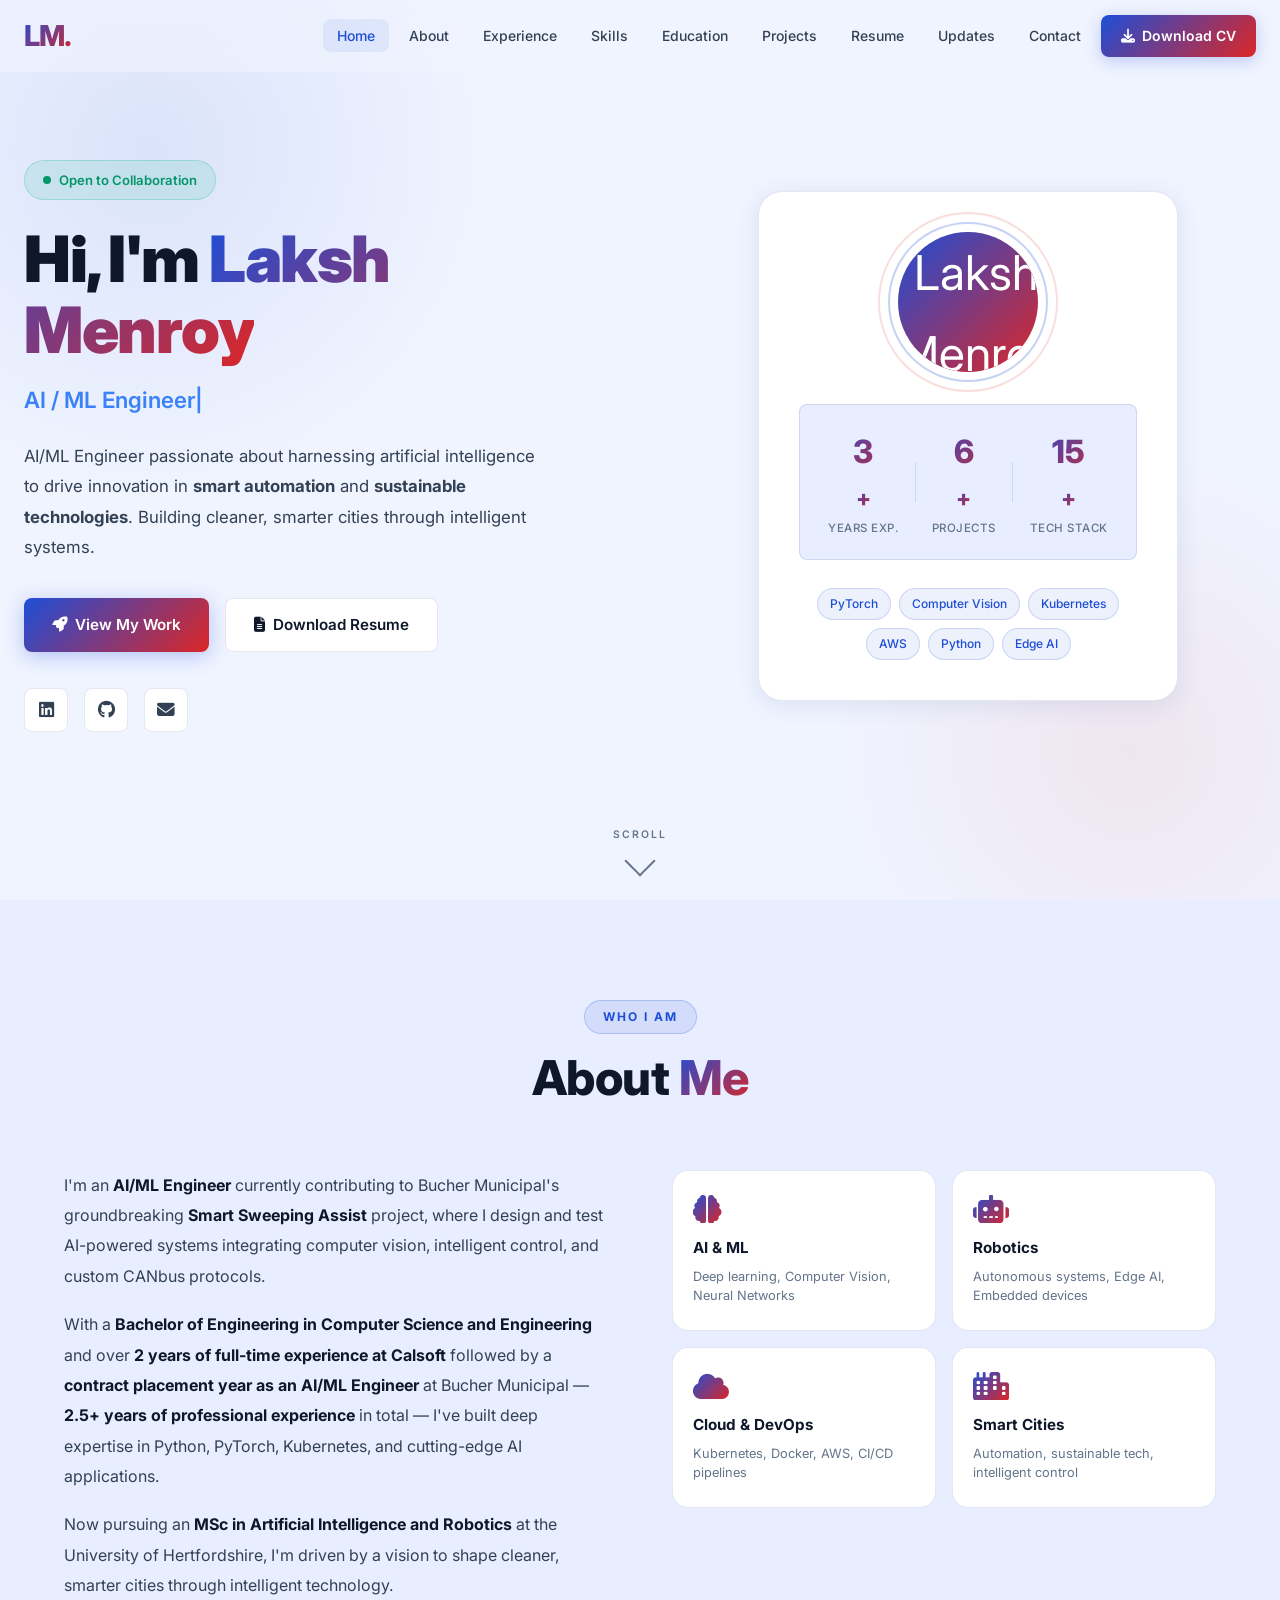
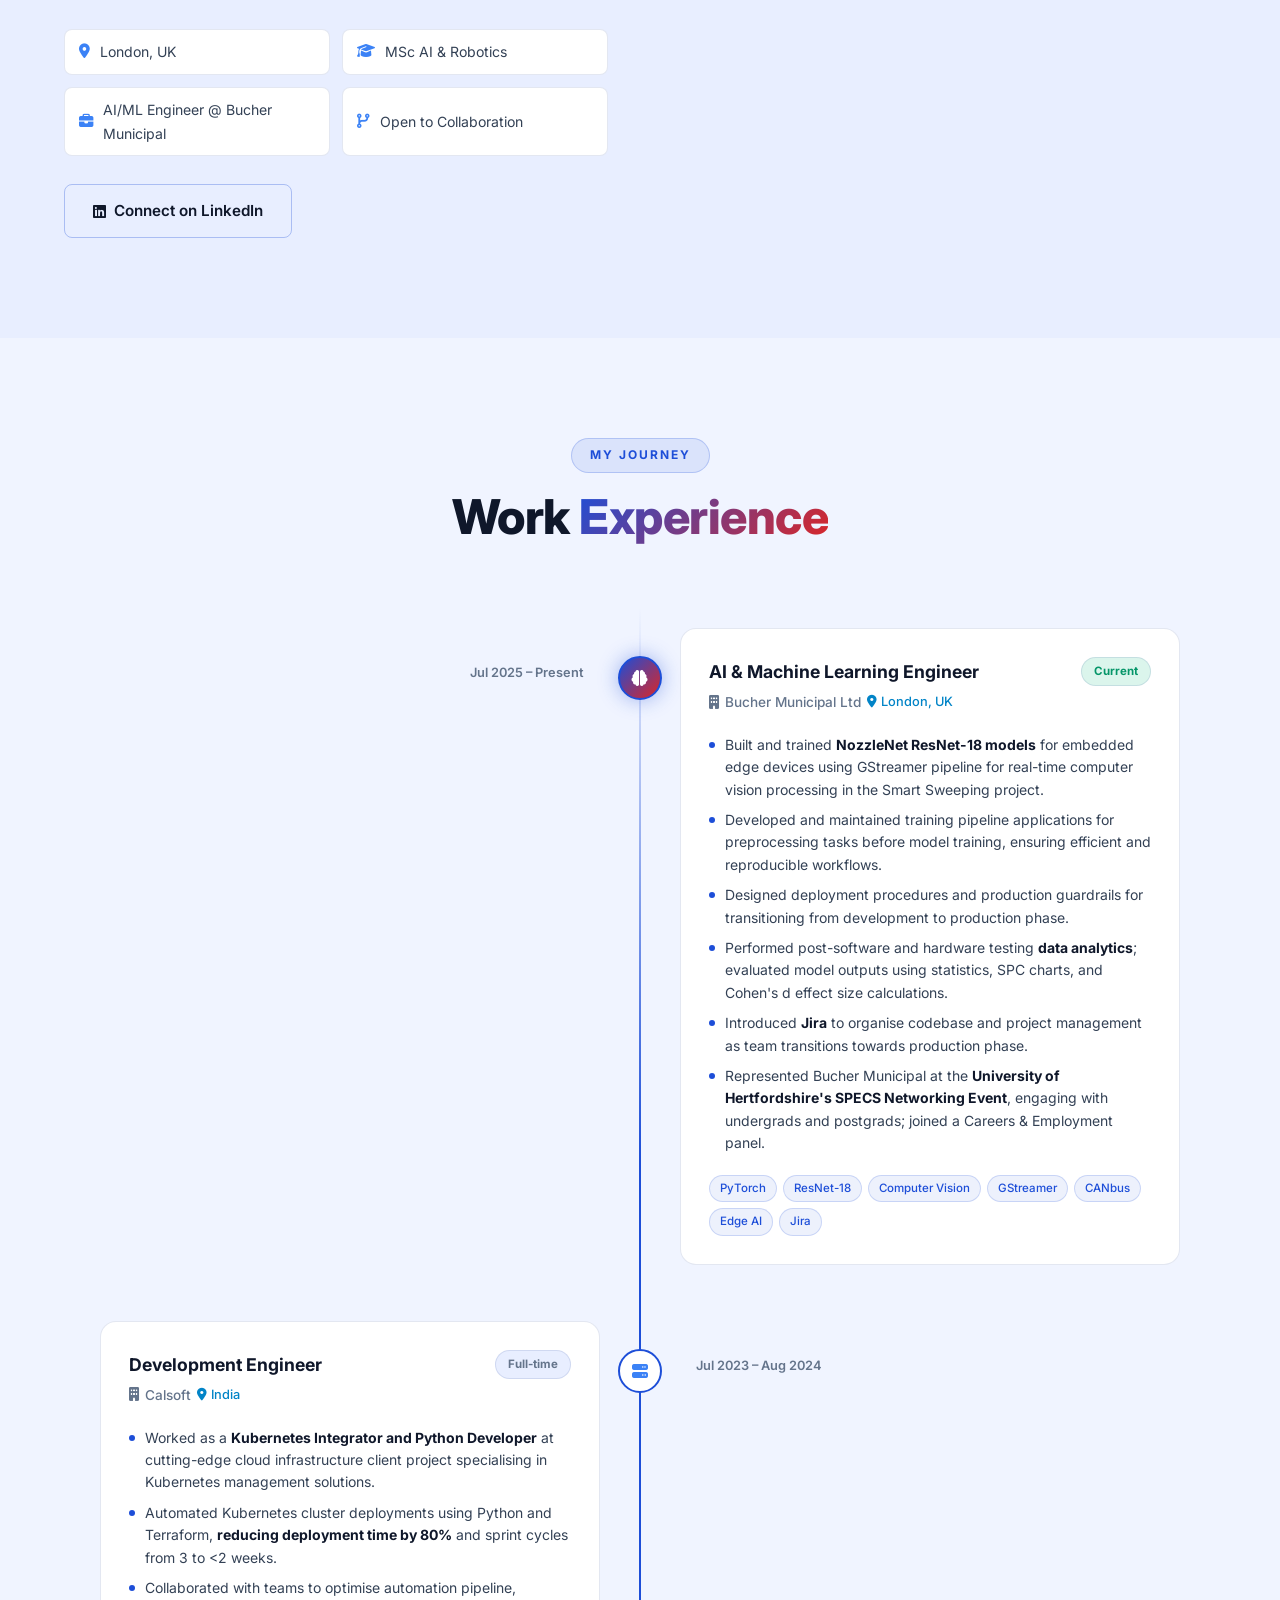
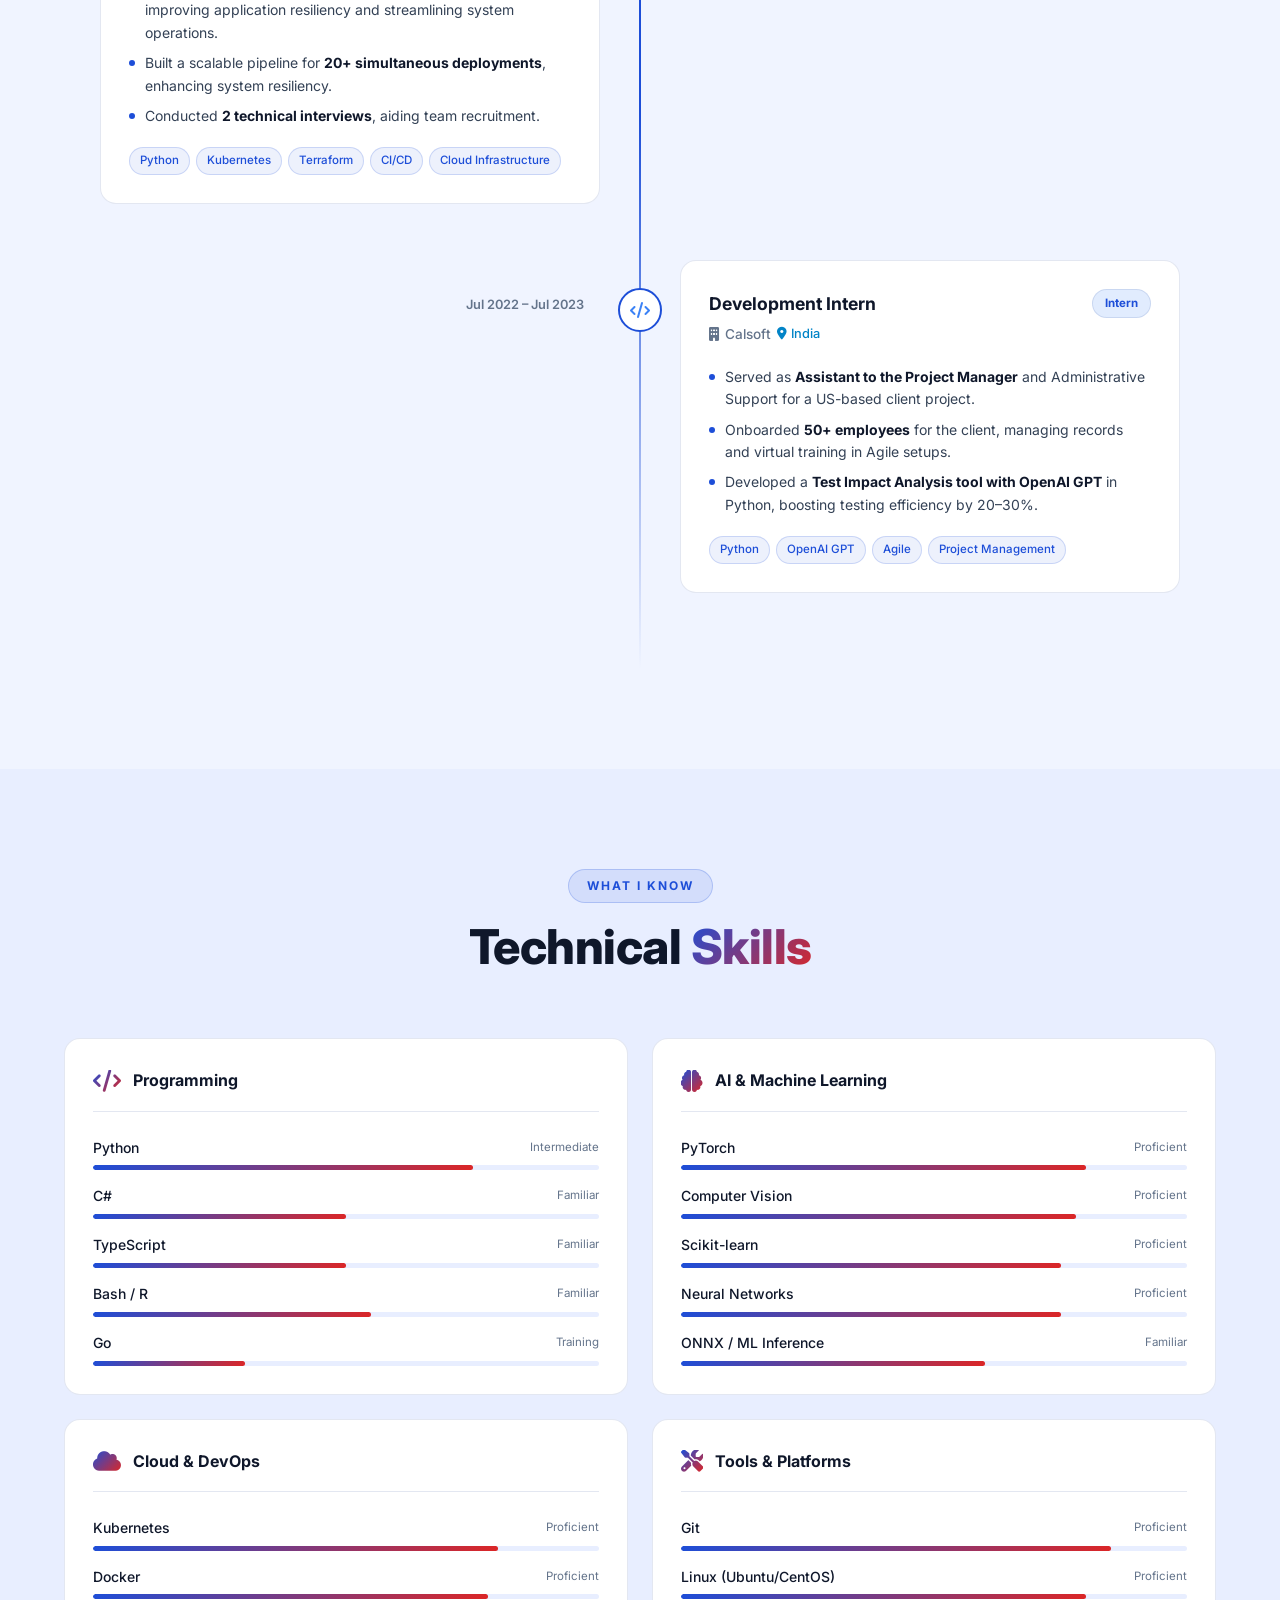
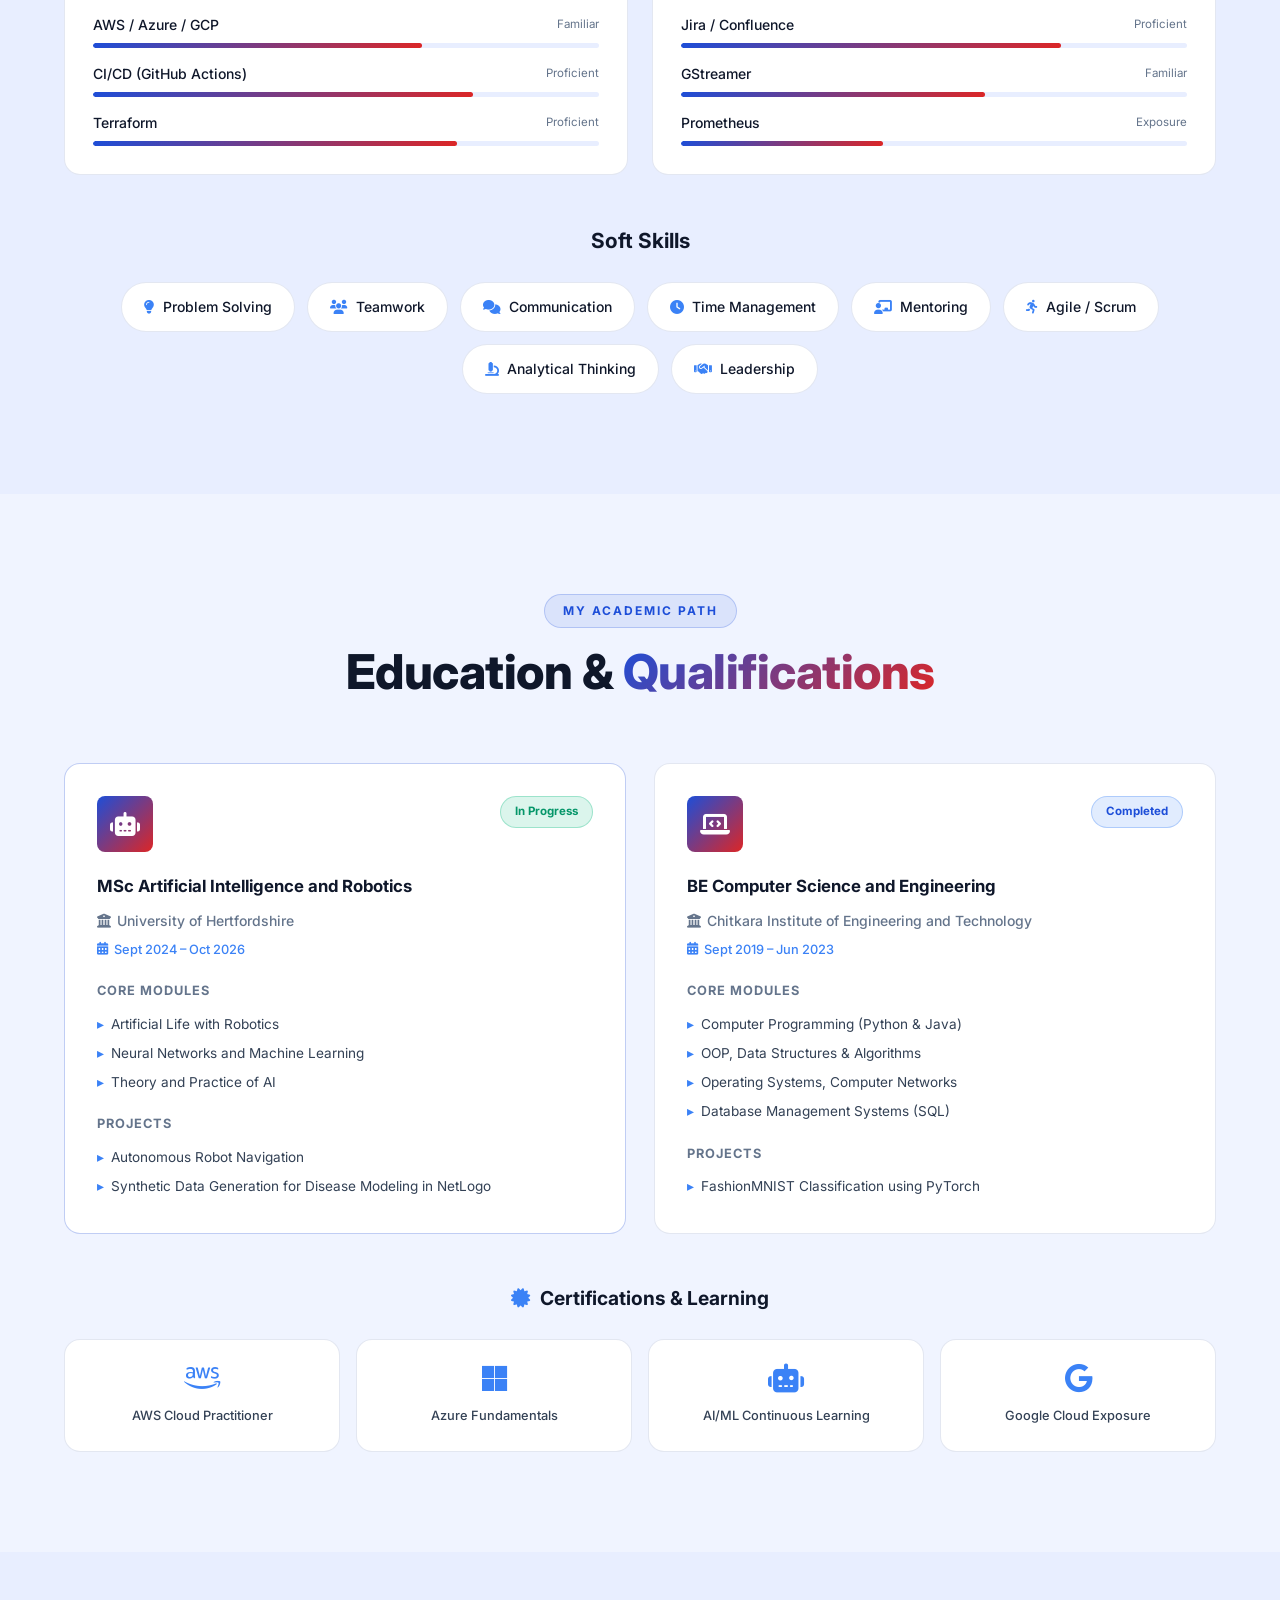
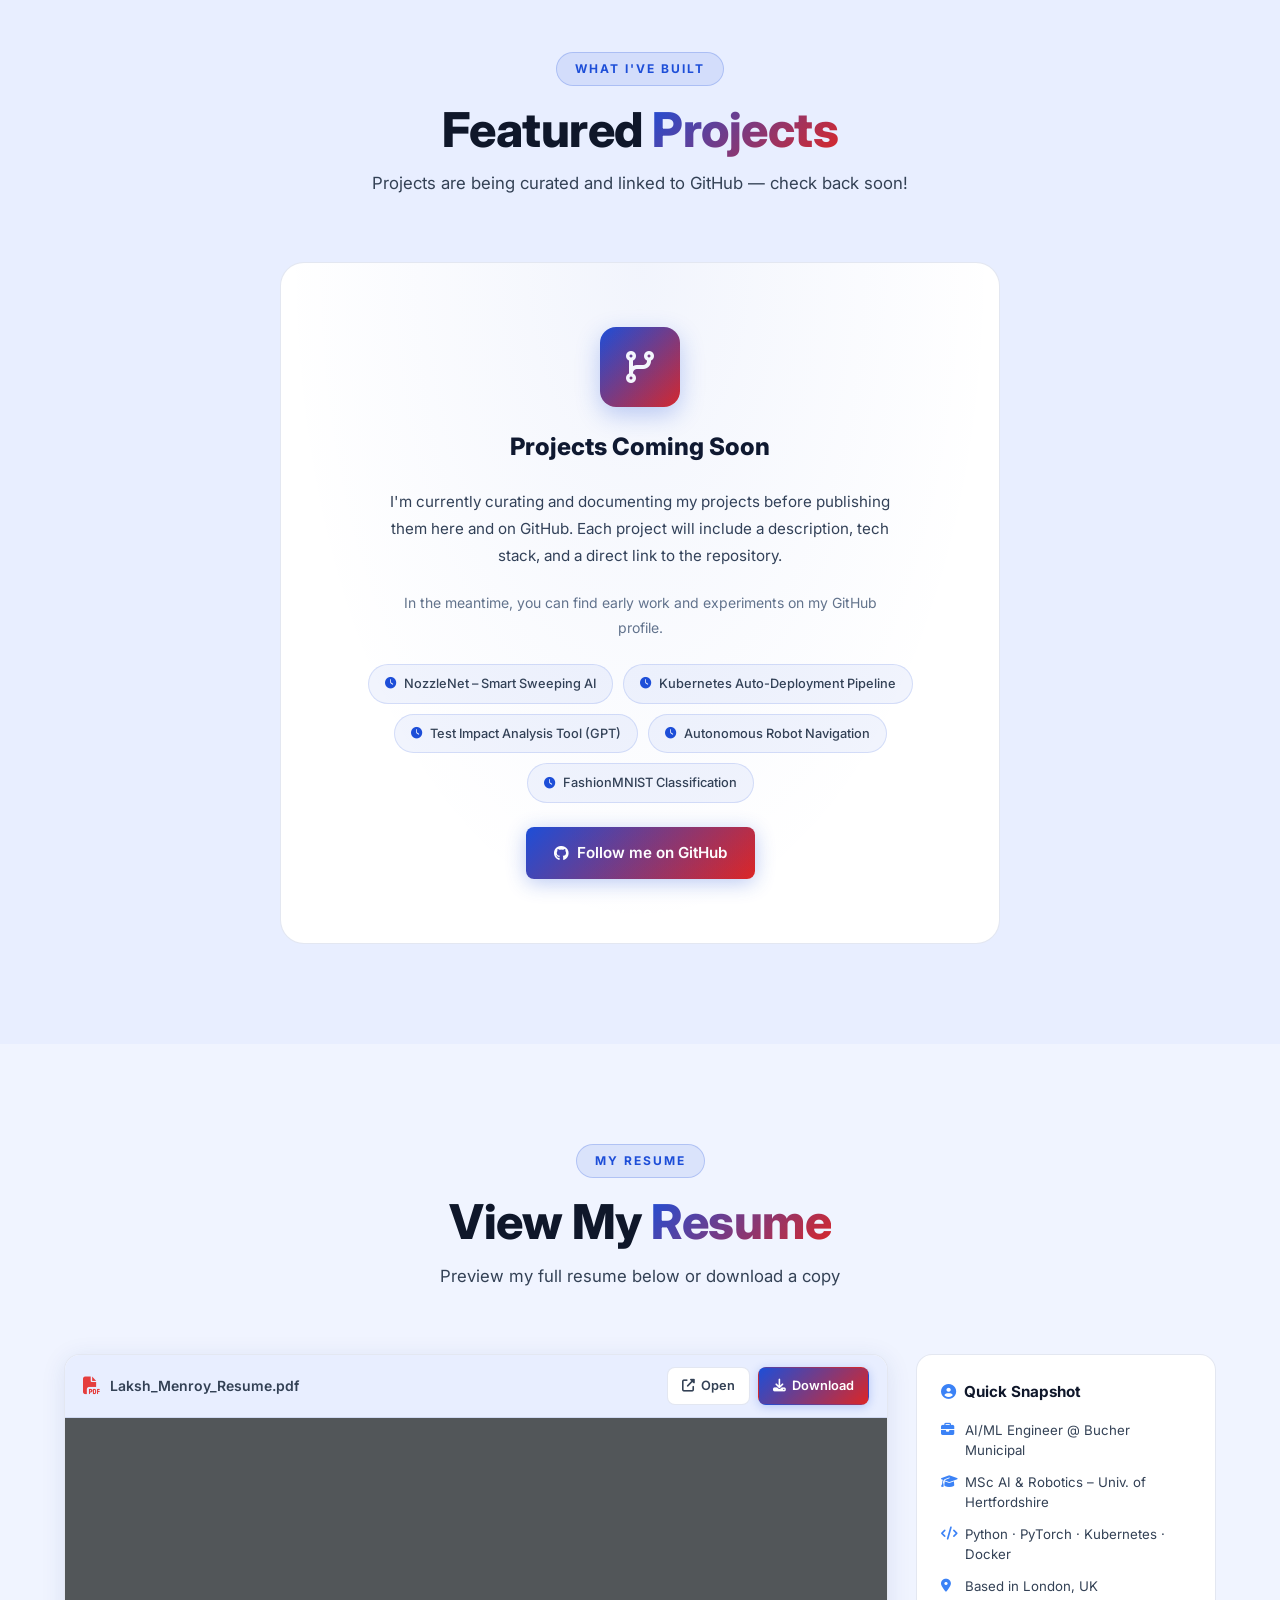
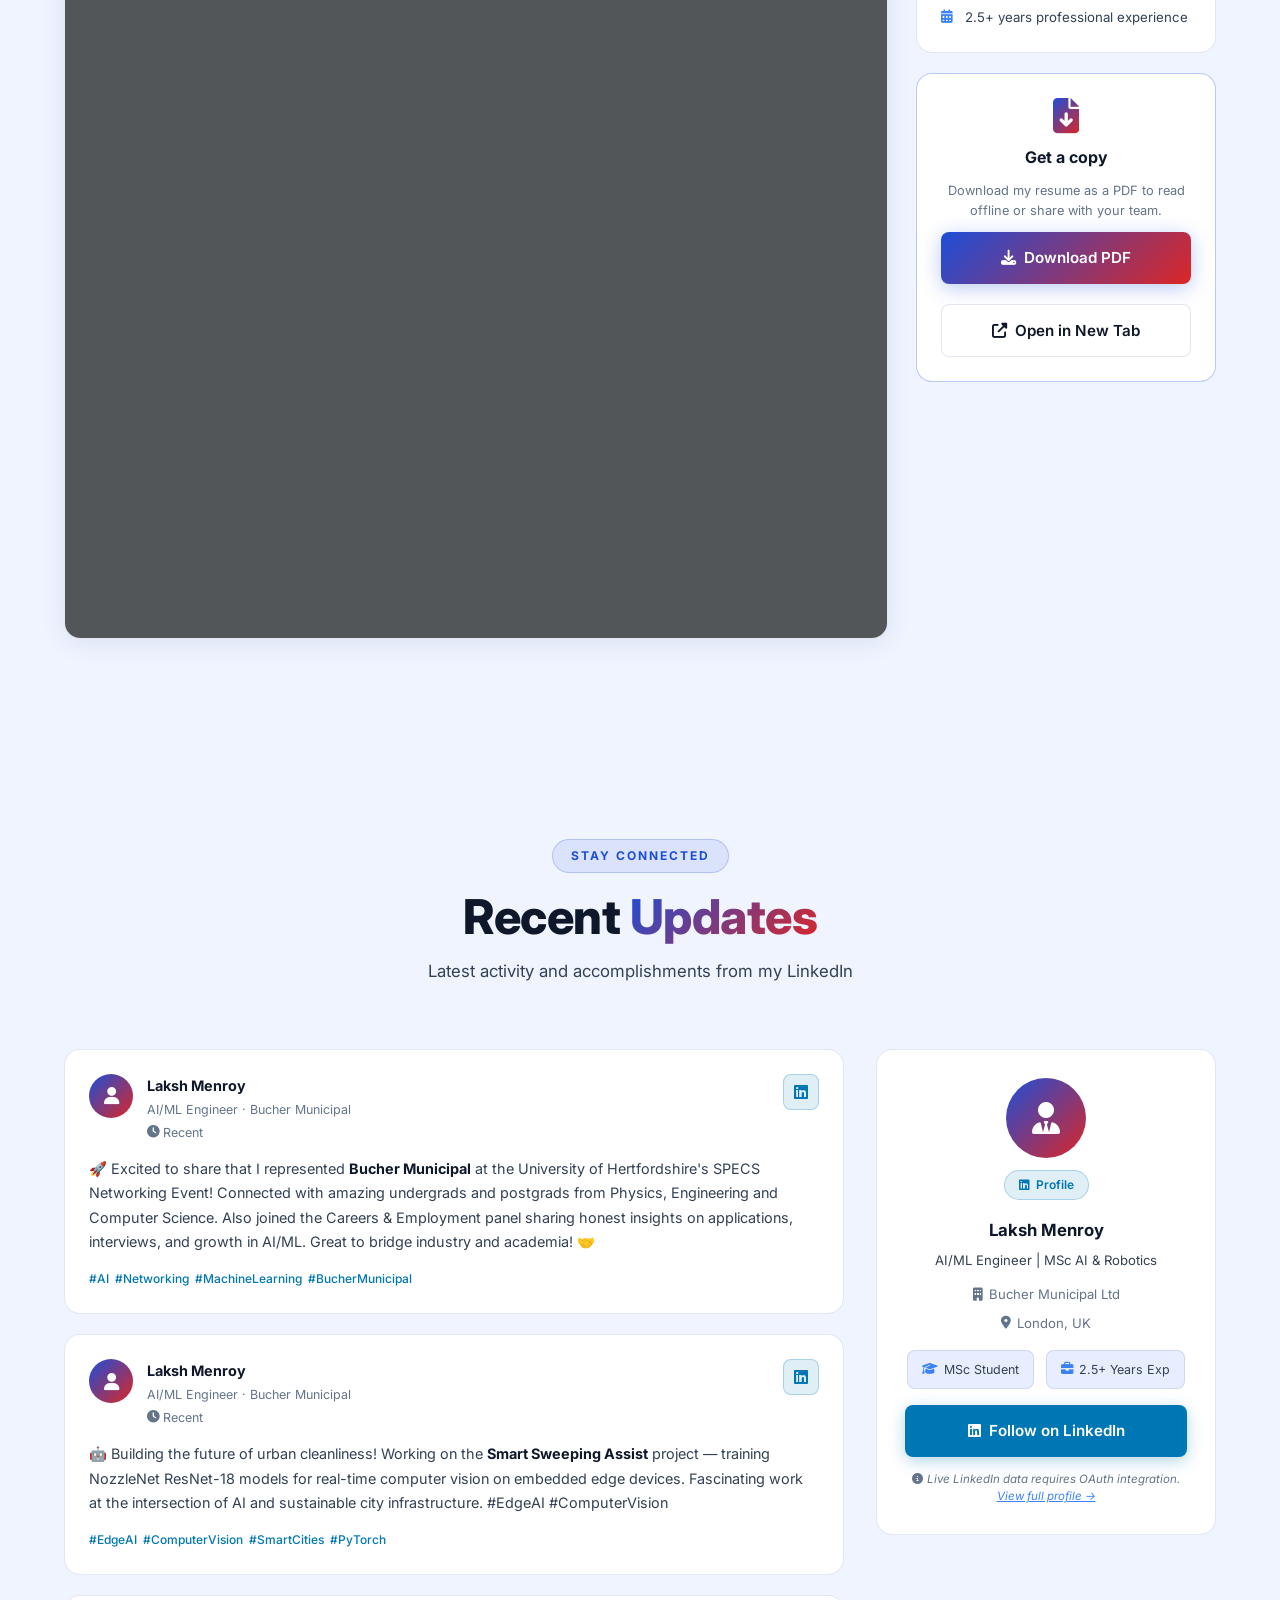
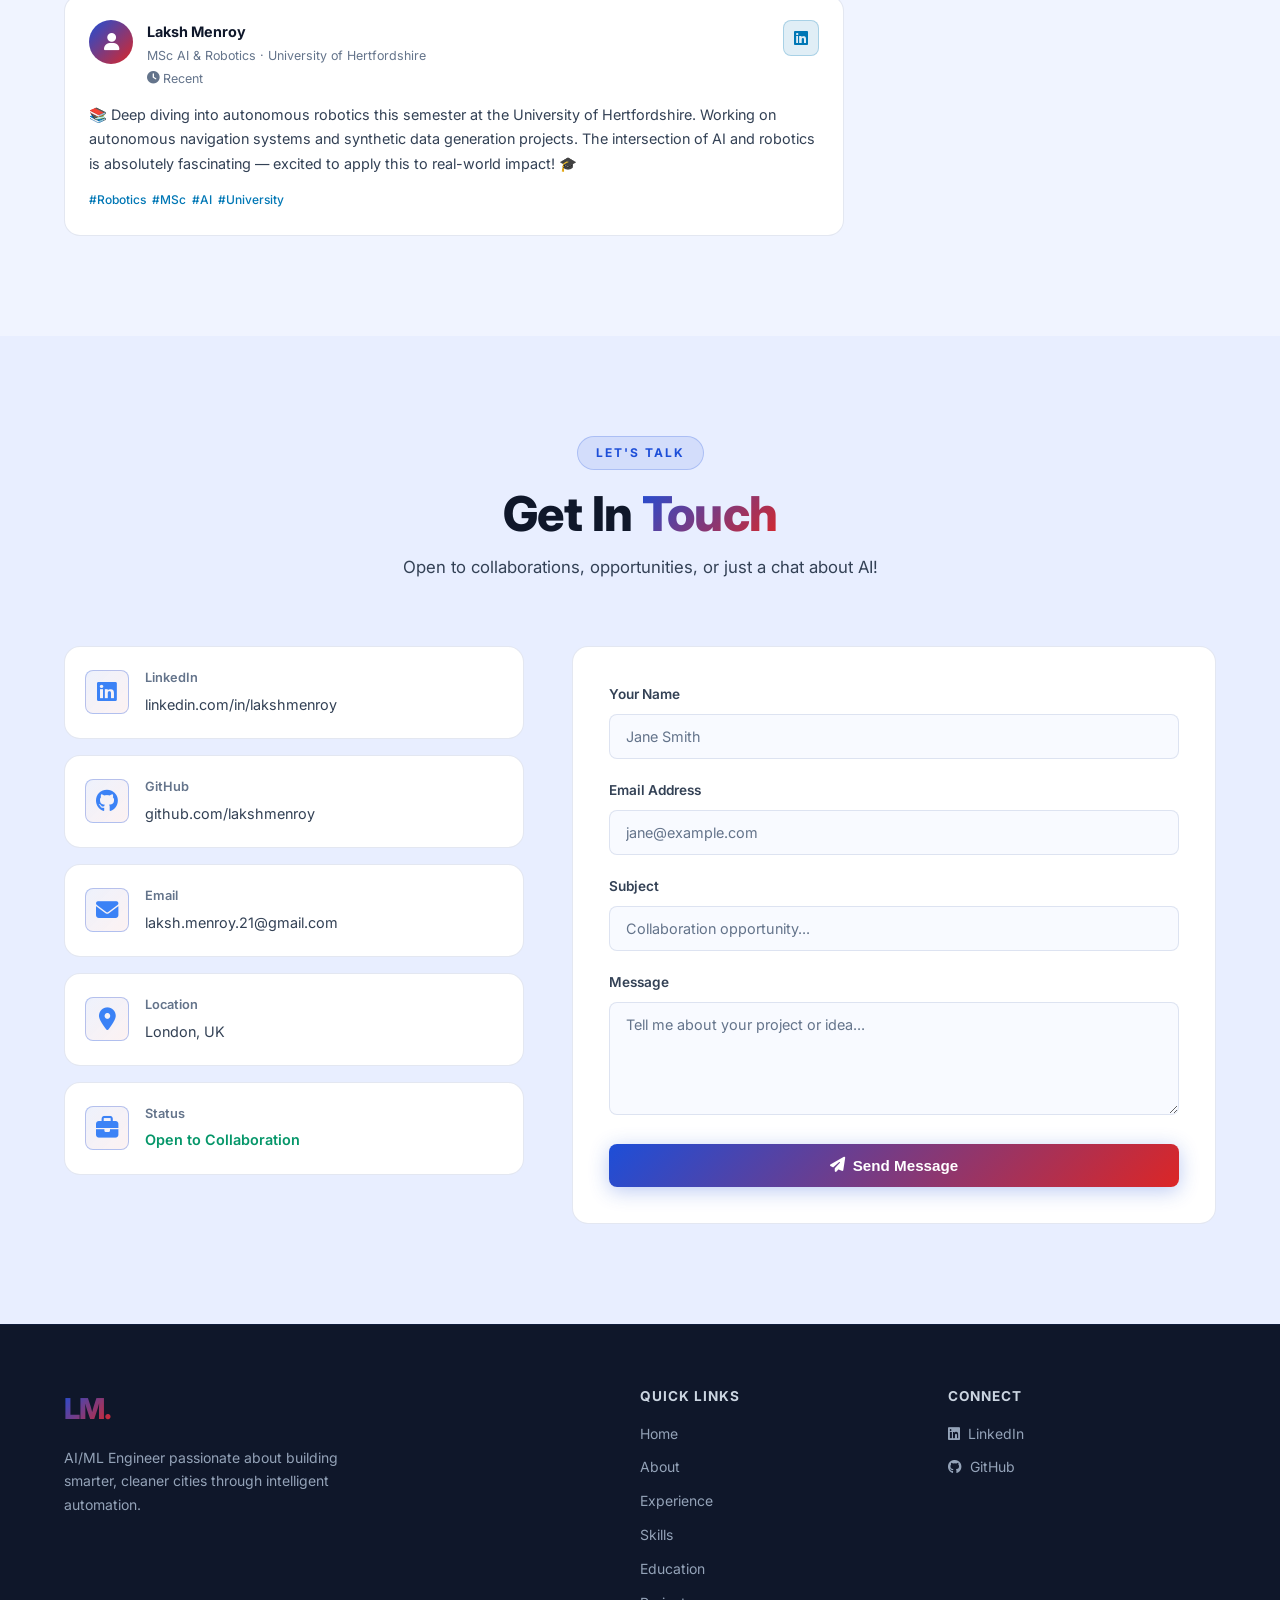
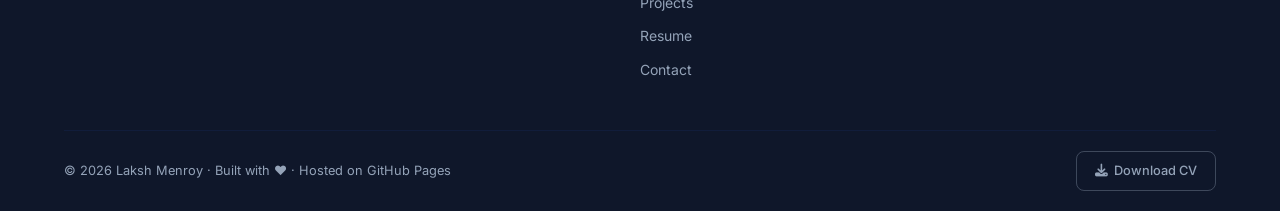
==== commit 251d28f3: "feat: complete blue/red/white theme overhaul + content fixes Theme changes: - All purple rgba(124,58" ====
--- a/index.html
+++ b/index.html
@@ -3,10 +3,10 @@
 <head>
   <meta charset="UTF-8" />
   <meta name="viewport" content="width=device-width, initial-scale=1.0"/>
-  <title>Lakshmen Roy | AI/ML Engineer</title>
-  <meta name="description" content="Lakshmen Roy – AI/ML Engineer specialising in Computer Vision, Edge AI, Kubernetes and smart automation. MSc AI & Robotics student at University of Hertfordshire." />
-  <meta name="keywords" content="AI Engineer, ML Engineer, Computer Vision, PyTorch, Kubernetes, Edge AI, Lakshmen Roy" />
-  <meta property="og:title" content="Lakshmen Roy | AI/ML Engineer" />
+  <title>Laksh Menroy | AI/ML Engineer</title>
+  <meta name="description" content="Laksh Menroy – AI/ML Engineer specialising in Computer Vision, Edge AI, Kubernetes and smart automation. MSc AI & Robotics student at University of Hertfordshire." />
+  <meta name="keywords" content="AI Engineer, ML Engineer, Computer Vision, PyTorch, Kubernetes, Edge AI, Laksh Menroy" />
+  <meta property="og:title" content="Laksh Menroy | AI/ML Engineer" />
   <meta property="og:description" content="Building smarter, cleaner cities through intelligent AI systems." />
   <meta property="og:type" content="website" />
   <link rel="icon" type="image/svg+xml" href="assets/favicon.svg" />
@@ -21,7 +21,7 @@
   <!-- Navigation -->
   <nav id="navbar">
     <div class="nav-container">
-      <a href="#home" class="nav-logo">LR<span class="dot">.</span></a>
+      <a href="#home" class="nav-logo">LM<span class="dot">.</span></a>
       <ul class="nav-links" id="nav-links">
         <li><a href="#home" class="nav-link active">Home</a></li>
         <li><a href="#about" class="nav-link">About</a></li>
@@ -29,9 +29,10 @@
         <li><a href="#skills" class="nav-link">Skills</a></li>
         <li><a href="#education" class="nav-link">Education</a></li>
         <li><a href="#projects" class="nav-link">Projects</a></li>
+        <li><a href="#resume" class="nav-link">Resume</a></li>
         <li><a href="#updates" class="nav-link">Updates</a></li>
         <li><a href="#contact" class="nav-link">Contact</a></li>
-        <li><a href="resume.pdf" class="nav-resume-btn" id="resume-nav-btn" target="_blank"><i class="fas fa-file-alt"></i> Resume</a></li>
+        <li><a href="resume.pdf" class="nav-resume-btn" id="resume-nav-btn" download="Laksh_Menroy_Resume.pdf"><i class="fas fa-download"></i> Download CV</a></li>
       </ul>
       <button class="hamburger" id="hamburger" aria-label="Toggle menu">
         <span></span><span></span><span></span>
@@ -47,7 +48,7 @@
           <span class="status-dot"></span> Open to Collaboration
         </div>
         <h1 class="hero-title">
-          Hi, I'm <span class="gradient-text">Lakshmen Roy</span>
+          Hi, I'm <span class="gradient-text">Laksh Menroy</span>
         </h1>
         <div class="hero-subtitle">
           <span class="typed-text" id="typed"></span><span class="cursor">|</span>
@@ -68,7 +69,7 @@
           <a href="https://github.com/lakshmenroy" target="_blank" class="social-link" title="GitHub">
             <i class="fab fa-github"></i>
           </a>
-          <a href="mailto:lakshmenroy@gmail.com" class="social-link" title="Email">
+          <a href="mailto:laksh.menroy.21@gmail.com" class="social-link" title="Email">
             <i class="fas fa-envelope"></i>
           </a>
         </div>
@@ -78,14 +79,14 @@
           <div class="hero-avatar">
             <div class="avatar-placeholder" id="avatar-wrap">
               <!-- JS swaps this for assets/photo.jpg when you add your real photo -->
-              <img src="assets/avatar-placeholder.svg" alt="Lakshmen Roy" class="avatar-photo" id="avatar-icon"/>
+              <img src="assets/avatar-placeholder.svg" alt="Laksh Menroy" class="avatar-photo" id="avatar-icon"/>
             </div>
             <div class="avatar-ring ring-1"></div>
             <div class="avatar-ring ring-2"></div>
           </div>
           <div class="hero-stats">
             <div class="stat-item">
-              <span class="stat-number" data-count="2">0</span><span class="stat-suffix">+</span>
+              <span class="stat-number" data-count="3">0</span><span class="stat-suffix">+</span>
               <span class="stat-label">Years Exp.</span>
             </div>
             <div class="stat-divider"></div>
@@ -132,9 +133,10 @@
           </p>
           <p>
             With a <strong>Bachelor of Engineering in Computer Science and Engineering</strong> and 
-            over <strong>1.5+ years of experience at Calsoft</strong>, I've honed my expertise in 
-            Python, PyTorch, and Machine Learning, automating deployment processes and exploring 
-            cutting-edge AI applications.
+            over <strong>2 years of full-time experience at Calsoft</strong> followed by a 
+            <strong>contract placement year as an AI/ML Engineer</strong> at Bucher Municipal — 
+            <strong>2.5+ years of professional experience</strong> in total — I've built deep expertise 
+            in Python, PyTorch, Kubernetes, and cutting-edge AI applications.
           </p>
           <p>
             Now pursuing an <strong>MSc in Artificial Intelligence and Robotics</strong> at the 
@@ -144,7 +146,7 @@
           <div class="about-highlights">
             <div class="highlight-item">
               <i class="fas fa-map-marker-alt"></i>
-              <span>United Kingdom</span>
+              <span>London, UK</span>
             </div>
             <div class="highlight-item">
               <i class="fas fa-graduation-cap"></i>
@@ -209,7 +211,7 @@
             <div class="timeline-card-header">
               <div>
                 <h3>AI & Machine Learning Engineer</h3>
-                <h4><i class="fas fa-building"></i> Bucher Municipal Ltd <span class="location-tag"><i class="fas fa-map-marker-alt"></i> United Kingdom</span></h4>
+                <h4><i class="fas fa-building"></i> Bucher Municipal Ltd <span class="location-tag"><i class="fas fa-map-marker-alt"></i> London, UK</span></h4>
               </div>
               <span class="job-badge current-badge">Current</span>
             </div>
@@ -517,106 +519,94 @@
       <div class="section-header">
         <span class="section-tag">WHAT I'VE BUILT</span>
         <h2 class="section-title">Featured <span class="gradient-text">Projects</span></h2>
-      </div>
-      <div class="projects-filter">
-        <button class="filter-btn active" data-filter="all">All</button>
-        <button class="filter-btn" data-filter="ml">AI / ML</button>
-        <button class="filter-btn" data-filter="cloud">Cloud / DevOps</button>
-        <button class="filter-btn" data-filter="robotics">Robotics</button>
-      </div>
-      <div class="projects-grid" id="projects-grid">
-
-        <div class="project-card" data-category="ml">
-          <div class="project-card-header">
-            <div class="project-icon"><i class="fas fa-broom"></i></div>
-            <div class="project-links">
-              <a href="#" class="project-link-btn" title="Private – Company Project"><i class="fas fa-lock"></i></a>
-            </div>
-          </div>
-          <span class="project-featured-tag">Featured</span>
-          <h3>NozzleNet – Smart Sweeping AI</h3>
-          <p>Trained ResNet-18 models for embedded edge devices using GStreamer pipeline for real-time computer vision processing. Built production guardrails and deployment procedures for a commercial street-sweeping vehicle.</p>
-          <div class="project-tags">
-            <span>PyTorch</span><span>ResNet-18</span><span>Edge AI</span><span>GStreamer</span><span>CANbus</span>
-          </div>
-        </div>
-
-        <div class="project-card" data-category="cloud">
-          <div class="project-card-header">
-            <div class="project-icon"><i class="fas fa-cubes"></i></div>
-            <div class="project-links">
-              <a href="#" class="project-link-btn" title="Private – Client Project"><i class="fas fa-lock"></i></a>
-            </div>
-          </div>
-          <h3>Kubernetes Auto-Deployment Pipeline</h3>
-          <p>Automated Kubernetes cluster deployments using Python and Terraform, reducing deployment time by 80% and sprint cycles from 3 to under 2 weeks. Scaled to handle 20+ simultaneous deployments.</p>
-          <div class="project-tags">
-            <span>Python</span><span>Kubernetes</span><span>Terraform</span><span>CI/CD</span>
-          </div>
-        </div>
-
-        <div class="project-card" data-category="ml">
-          <div class="project-card-header">
-            <div class="project-icon"><i class="fas fa-vials"></i></div>
-            <div class="project-links">
-              <a href="#" class="project-link-btn" title="Private"><i class="fas fa-lock"></i></a>
-            </div>
-          </div>
-          <h3>Test Impact Analysis with OpenAI GPT</h3>
-          <p>Developed an intelligent Test Impact Analysis tool using OpenAI GPT API in Python, boosting testing efficiency by 20–30% by intelligently predicting which tests are impacted by code changes.</p>
-          <div class="project-tags">
-            <span>Python</span><span>OpenAI API</span><span>NLP</span><span>Testing</span>
-          </div>
-        </div>
-
-        <div class="project-card" data-category="robotics">
-          <div class="project-card-header">
-            <div class="project-icon"><i class="fas fa-robot"></i></div>
-            <div class="project-links">
-              <a href="https://github.com/lakshmenroy" class="project-link-btn" target="_blank" title="GitHub"><i class="fab fa-github"></i></a>
-            </div>
-          </div>
-          <h3>Autonomous Robot Navigation</h3>
-          <p>MSc project focused on developing autonomous navigation systems for robots using AI-based path planning algorithms and sensor fusion techniques in simulated environments.</p>
-          <div class="project-tags">
-            <span>Robotics</span><span>AI</span><span>Path Planning</span><span>Sensor Fusion</span>
-          </div>
-        </div>
-
-        <div class="project-card" data-category="ml">
-          <div class="project-card-header">
-            <div class="project-icon"><i class="fas fa-dna"></i></div>
-            <div class="project-links">
-              <a href="https://github.com/lakshmenroy" class="project-link-btn" target="_blank" title="GitHub"><i class="fab fa-github"></i></a>
-            </div>
-          </div>
-          <h3>Synthetic Disease Modeling (NetLogo)</h3>
-          <p>Generated synthetic data for disease spread modeling using NetLogo simulations, applying AI-driven parameter tuning to model realistic epidemic scenarios for research purposes.</p>
-          <div class="project-tags">
-            <span>NetLogo</span><span>AI</span><span>Simulation</span><span>Data Generation</span>
-          </div>
-        </div>
-
-        <div class="project-card" data-category="ml">
-          <div class="project-card-header">
-            <div class="project-icon"><i class="fas fa-tshirt"></i></div>
-            <div class="project-links">
-              <a href="https://github.com/lakshmenroy" class="project-link-btn" target="_blank" title="GitHub"><i class="fab fa-github"></i></a>
-            </div>
-          </div>
-          <h3>FashionMNIST Classification</h3>
-          <p>Built a deep learning classifier for the FashionMNIST dataset using PyTorch. Implemented CNN architectures, experimenting with different optimizers and regularisation techniques to maximise classification accuracy.</p>
-          <div class="project-tags">
-            <span>PyTorch</span><span>CNN</span><span>Deep Learning</span><span>Python</span>
-          </div>
-        </div>
-
-      </div>
-
-      <div class="projects-cta">
-        <a href="https://github.com/lakshmenroy" target="_blank" class="btn btn-outline">
-          <i class="fab fa-github"></i> View All on GitHub
+        <p class="section-subtitle">Projects are being curated and linked to GitHub — check back soon!</p>
+      </div>
+
+      <!-- Coming Soon State -->
+      <div class="projects-coming-soon">
+        <div class="coming-soon-icon">
+          <i class="fas fa-code-branch"></i>
+        </div>
+        <h3>Projects Coming Soon</h3>
+        <p>I'm currently curating and documenting my projects before publishing them here and on GitHub. Each project will include a description, tech stack, and a direct link to the repository.</p>
+        <p class="coming-soon-sub">In the meantime, you can find early work and experiments on my GitHub profile.</p>
+        <div class="coming-soon-tags">
+          <span><i class="fas fa-clock"></i> NozzleNet – Smart Sweeping AI</span>
+          <span><i class="fas fa-clock"></i> Kubernetes Auto-Deployment Pipeline</span>
+          <span><i class="fas fa-clock"></i> Test Impact Analysis Tool (GPT)</span>
+          <span><i class="fas fa-clock"></i> Autonomous Robot Navigation</span>
+          <span><i class="fas fa-clock"></i> FashionMNIST Classification</span>
+        </div>
+        <a href="https://github.com/lakshmenroy" target="_blank" class="btn btn-primary">
+          <i class="fab fa-github"></i> Follow me on GitHub
         </a>
+      </div>
+    </div>
+  </section>
+
+  <!-- Resume Section -->
+  <section id="resume" class="section resume-section">
+    <div class="section-container">
+      <div class="section-header">
+        <span class="section-tag">MY RESUME</span>
+        <h2 class="section-title">View My <span class="gradient-text">Resume</span></h2>
+        <p class="section-subtitle">Preview my full resume below or download a copy</p>
+      </div>
+      <div class="resume-layout">
+        <div class="resume-preview-card">
+          <div class="resume-preview-toolbar">
+            <div class="toolbar-left">
+              <i class="fas fa-file-pdf"></i>
+              <span>Laksh_Menroy_Resume.pdf</span>
+            </div>
+            <div class="toolbar-right">
+              <a href="resume.pdf" target="_blank" class="toolbar-btn" title="Open in new tab">
+                <i class="fas fa-external-link-alt"></i> Open
+              </a>
+              <a href="resume.pdf" download="Laksh_Menroy_Resume.pdf" class="toolbar-btn toolbar-btn-primary" title="Download PDF">
+                <i class="fas fa-download"></i> Download
+              </a>
+            </div>
+          </div>
+          <div class="resume-embed-wrap">
+            <iframe
+              src="resume.pdf#toolbar=0&navpanes=0&scrollbar=1&view=FitH"
+              class="resume-iframe"
+              title="Laksh Menroy Resume"
+              loading="lazy">
+              <div class="resume-fallback">
+                <i class="fas fa-file-pdf"></i>
+                <p>Your browser can't preview PDFs inline.</p>
+                <a href="resume.pdf" download="Laksh_Menroy_Resume.pdf" class="btn btn-primary">
+                  <i class="fas fa-download"></i> Download Resume
+                </a>
+              </div>
+            </iframe>
+          </div>
+        </div>
+        <div class="resume-sidebar">
+          <div class="resume-info-card">
+            <h3><i class="fas fa-user-circle"></i> Quick Snapshot</h3>
+            <ul class="resume-snapshot">
+              <li><i class="fas fa-briefcase"></i> AI/ML Engineer @ Bucher Municipal</li>
+              <li><i class="fas fa-graduation-cap"></i> MSc AI & Robotics – Univ. of Hertfordshire</li>
+              <li><i class="fas fa-code"></i> Python · PyTorch · Kubernetes · Docker</li>
+              <li><i class="fas fa-map-marker-alt"></i> Based in London, UK</li>
+              <li><i class="fas fa-calendar-alt"></i> 2.5+ years professional experience</li>
+            </ul>
+          </div>
+          <div class="resume-download-card">
+            <i class="fas fa-file-arrow-down"></i>
+            <h4>Get a copy</h4>
+            <p>Download my resume as a PDF to read offline or share with your team.</p>
+            <a href="resume.pdf" download="Laksh_Menroy_Resume.pdf" class="btn btn-primary btn-full">
+              <i class="fas fa-download"></i> Download PDF
+            </a>
+            <a href="resume.pdf" target="_blank" class="btn btn-secondary btn-full" style="margin-top:10px">
+              <i class="fas fa-external-link-alt"></i> Open in New Tab
+            </a>
+          </div>
+        </div>
       </div>
     </div>
   </section>
@@ -636,7 +626,7 @@
             <div class="update-header">
               <div class="update-avatar"><i class="fas fa-user"></i></div>
               <div class="update-meta">
-                <strong>Lakshmen Roy</strong>
+                <strong>Laksh Menroy</strong>
                 <span>AI/ML Engineer · Bucher Municipal</span>
                 <span class="update-time"><i class="fas fa-clock"></i> Recent</span>
               </div>
@@ -656,7 +646,7 @@
             <div class="update-header">
               <div class="update-avatar"><i class="fas fa-user"></i></div>
               <div class="update-meta">
-                <strong>Lakshmen Roy</strong>
+                <strong>Laksh Menroy</strong>
                 <span>AI/ML Engineer · Bucher Municipal</span>
                 <span class="update-time"><i class="fas fa-clock"></i> Recent</span>
               </div>
@@ -676,7 +666,7 @@
             <div class="update-header">
               <div class="update-avatar"><i class="fas fa-user"></i></div>
               <div class="update-meta">
-                <strong>Lakshmen Roy</strong>
+                <strong>Laksh Menroy</strong>
                 <span>MSc AI & Robotics · University of Hertfordshire</span>
                 <span class="update-time"><i class="fas fa-clock"></i> Recent</span>
               </div>
@@ -698,10 +688,10 @@
             <div class="lp-avatar"><i class="fas fa-user-tie"></i></div>
             <div class="lp-badge"><i class="fab fa-linkedin"></i> Profile</div>
           </div>
-          <h3>Lakshmen Roy</h3>
+          <h3>Laksh Menroy</h3>
           <p class="lp-title">AI/ML Engineer | MSc AI & Robotics</p>
           <p class="lp-company"><i class="fas fa-building"></i> Bucher Municipal Ltd</p>
-          <p class="lp-location"><i class="fas fa-map-marker-alt"></i> United Kingdom</p>
+          <p class="lp-location"><i class="fas fa-map-marker-alt"></i> London, UK</p>
           <div class="lp-stats">
             <div class="lp-stat">
               <i class="fas fa-graduation-cap"></i>
@@ -709,7 +699,7 @@
             </div>
             <div class="lp-stat">
               <i class="fas fa-briefcase"></i>
-              <span>2+ Years Exp</span>
+              <span>2.5+ Years Exp</span>
             </div>
           </div>
           <a href="https://www.linkedin.com/in/lakshmenroy/" target="_blank" class="btn btn-linkedin">
@@ -749,10 +739,17 @@
             </div>
           </div>
           <div class="contact-card">
+            <i class="fas fa-envelope"></i>
+            <div>
+              <h4>Email</h4>
+              <a href="mailto:laksh.menroy.21@gmail.com">laksh.menroy.21@gmail.com</a>
+            </div>
+          </div>
+          <div class="contact-card">
             <i class="fas fa-map-marker-alt"></i>
             <div>
               <h4>Location</h4>
-              <span>United Kingdom</span>
+              <span>London, UK</span>
             </div>
           </div>
           <div class="contact-card">
@@ -764,7 +761,7 @@
           </div>
         </div>
         <form class="contact-form" id="contact-form" action="https://formspree.io/f/xpwrjgnd" method="POST">
-          <input type="hidden" name="_subject" value="Portfolio Contact – Lakshmen Roy" />
+          <input type="hidden" name="_subject" value="Portfolio Contact – Laksh Menroy" />
           <div class="form-group">
             <label for="name">Your Name</label>
             <input type="text" id="name" name="name" placeholder="Jane Smith" required />
@@ -797,7 +794,7 @@
     <div class="footer-container">
       <div class="footer-top">
         <div class="footer-brand">
-          <span class="nav-logo">LR<span class="dot">.</span></span>
+          <span class="nav-logo">LM<span class="dot">.</span></span>
           <p>AI/ML Engineer passionate about building smarter, cleaner cities through intelligent automation.</p>
         </div>
         <div class="footer-links">
@@ -808,7 +805,8 @@
           <a href="#skills">Skills</a>
           <a href="#education">Education</a>
           <a href="#projects">Projects</a>
-          <a href="resume.pdf" target="_blank">Resume</a>
+          <a href="#resume">Resume</a>
+          <a href="#contact">Contact</a>
         </div>
         <div class="footer-socials">
           <h4>Connect</h4>
@@ -817,8 +815,8 @@
         </div>
       </div>
       <div class="footer-bottom">
-        <p>© 2026 Lakshmen Roy · Built with ❤️ · Hosted on GitHub Pages</p>
-        <a href="resume.pdf" class="btn btn-sm-outline" target="_blank"><i class="fas fa-file-alt"></i> View Resume</a>
+        <p>© 2026 Laksh Menroy · Built with ❤️ · Hosted on GitHub Pages</p>
+        <a href="resume.pdf" download="Laksh_Menroy_Resume.pdf" class="btn btn-sm-outline"><i class="fas fa-download"></i> Download CV</a>
       </div>
     </div>
   </footer>
--- a/css/style.css
+++ b/css/style.css
@@ -2,24 +2,28 @@
    ROOT VARIABLES & RESET
    ========================================= */
 :root {
-  --bg-primary: #0a0a0f;
-  --bg-secondary: #111118;
-  --bg-card: #16161f;
-  --bg-card-hover: #1e1e2a;
-  --accent: #7c3aed;
-  --accent-light: #a855f7;
-  --accent-blue: #3b82f6;
-  --accent-cyan: #06b6d4;
-  --accent-green: #10b981;
-  --text-primary: #f1f5f9;
-  --text-secondary: #94a3b8;
-  --text-muted: #64748b;
-  --border: rgba(255,255,255,0.07);
-  --border-accent: rgba(124,58,237,0.35);
-  --gradient: linear-gradient(135deg, #7c3aed, #3b82f6);
-  --gradient-subtle: linear-gradient(135deg, rgba(124,58,237,0.15), rgba(59,130,246,0.15));
-  --shadow: 0 8px 32px rgba(0,0,0,0.4);
-  --shadow-accent: 0 8px 32px rgba(124,58,237,0.25);
+  /* ── Vibrant blue/red/white theme ── */
+  --bg-primary:     #f0f4ff;
+  --bg-secondary:   #e8eeff;
+  --bg-card:        #ffffff;
+  --bg-card-hover:  #f5f8ff;
+  --accent:         #1d4ed8;          /* vivid blue */
+  --accent-light:   #3b82f6;          /* lighter blue */
+  --accent-red:     #dc2626;          /* vivid red */
+  --accent-red-light: #ef4444;
+  --accent-blue:    #1d4ed8;
+  --accent-cyan:    #0284c7;
+  --accent-green:   #059669;
+  --text-primary:   #0f172a;          /* near-black on white */
+  --text-secondary: #334155;
+  --text-muted:     #64748b;
+  --border:         rgba(30,58,138,0.12);
+  --border-accent:  rgba(29,78,216,0.3);
+  --gradient:       linear-gradient(135deg, #1d4ed8, #dc2626);
+  --gradient-blue:  linear-gradient(135deg, #1d4ed8, #3b82f6);
+  --gradient-subtle:linear-gradient(135deg, rgba(29,78,216,0.08), rgba(220,38,38,0.06));
+  --shadow:         0 4px 24px rgba(30,58,138,0.10);
+  --shadow-accent:  0 8px 32px rgba(29,78,216,0.18);
   --radius: 16px;
   --radius-sm: 8px;
   --radius-lg: 24px;
@@ -52,7 +56,7 @@
   width: 100%; height: 100%;
   pointer-events: none;
   z-index: 0;
-  opacity: 0.4;
+  opacity: 0.25;
 }
 
 /* =========================================
@@ -64,13 +68,15 @@
   height: var(--nav-height);
   z-index: 1000;
   transition: var(--transition);
+  background: rgba(240,244,255,0.6);
+  backdrop-filter: blur(12px);
 }
 
 #navbar.scrolled {
-  background: rgba(10,10,15,0.92);
+  background: rgba(255,255,255,0.95);
   backdrop-filter: blur(20px);
   border-bottom: 1px solid var(--border);
-  box-shadow: 0 4px 24px rgba(0,0,0,0.3);
+  box-shadow: 0 4px 24px rgba(30,58,138,0.10);
 }
 
 .nav-container {
@@ -94,7 +100,7 @@
   letter-spacing: -1px;
 }
 
-.dot { color: var(--accent-light); }
+.dot { color: var(--accent-red); }
 
 .nav-links {
   display: flex;
@@ -113,8 +119,8 @@
 }
 
 .nav-link:hover, .nav-link.active {
-  color: var(--text-primary);
-  background: rgba(255,255,255,0.06);
+  color: var(--accent);
+  background: rgba(29,78,216,0.08);
 }
 
 .nav-resume-btn {
@@ -128,12 +134,12 @@
   align-items: center;
   gap: 7px;
   transition: var(--transition);
-  box-shadow: 0 4px 16px rgba(124,58,237,0.3);
+  box-shadow: 0 4px 16px rgba(29,78,216,0.25);
 }
 
 .nav-resume-btn:hover {
   transform: translateY(-2px);
-  box-shadow: 0 8px 24px rgba(124,58,237,0.4);
+  box-shadow: 0 8px 24px rgba(29,78,216,0.35);
 }
 
 .hamburger {
@@ -182,13 +188,13 @@
 .section-tag {
   display: inline-block;
   padding: 6px 18px;
-  background: rgba(124,58,237,0.15);
-  border: 1px solid rgba(124,58,237,0.3);
+  background: rgba(29,78,216,0.10);
+  border: 1px solid rgba(29,78,216,0.22);
   border-radius: 999px;
   font-size: 0.75rem;
   font-weight: 700;
   letter-spacing: 2px;
-  color: var(--accent-light);
+  color: var(--accent);
   margin-bottom: 16px;
   text-transform: uppercase;
 }
@@ -232,23 +238,23 @@
 .btn-primary {
   background: var(--gradient);
   color: white;
-  box-shadow: 0 4px 20px rgba(124,58,237,0.35);
+  box-shadow: 0 4px 20px rgba(29,78,216,0.30);
 }
 
 .btn-primary:hover {
   transform: translateY(-3px);
-  box-shadow: 0 10px 30px rgba(124,58,237,0.5);
+  box-shadow: 0 10px 30px rgba(29,78,216,0.45);
 }
 
 .btn-secondary {
-  background: rgba(255,255,255,0.06);
+  background: var(--bg-card);
   color: var(--text-primary);
   border: 1px solid var(--border);
 }
 
 .btn-secondary:hover {
-  background: rgba(255,255,255,0.1);
-  border-color: rgba(255,255,255,0.15);
+  background: var(--bg-card-hover);
+  border-color: var(--border-accent);
   transform: translateY(-3px);
 }
 
@@ -259,7 +265,7 @@
 }
 
 .btn-outline:hover {
-  background: rgba(124,58,237,0.1);
+  background: rgba(29,78,216,0.08);
   border-color: var(--accent);
   transform: translateY(-3px);
 }
@@ -310,7 +316,7 @@
   position: absolute;
   top: -200px; left: -200px;
   width: 700px; height: 700px;
-  background: radial-gradient(circle, rgba(124,58,237,0.13) 0%, transparent 70%);
+  background: radial-gradient(circle, rgba(29,78,216,0.10) 0%, transparent 70%);
   pointer-events: none;
   z-index: 0;
 }
@@ -320,7 +326,7 @@
   position: absolute;
   bottom: -150px; right: -150px;
   width: 600px; height: 600px;
-  background: radial-gradient(circle, rgba(59,130,246,0.1) 0%, transparent 70%);
+  background: radial-gradient(circle, rgba(220,38,38,0.07) 0%, transparent 70%);
   pointer-events: none;
   z-index: 0;
 }
@@ -491,13 +497,13 @@
 
 .ring-1 {
   width: 160px; height: 160px;
-  border-color: rgba(124,58,237,0.3);
+  border-color: rgba(29,78,216,0.25);
   animation: spin 8s linear infinite;
 }
 
 .ring-2 {
   width: 180px; height: 180px;
-  border-color: rgba(59,130,246,0.2);
+  border-color: rgba(220,38,38,0.15);
   animation: spin 12s linear infinite reverse;
 }
 
@@ -509,7 +515,7 @@
   align-items: center;
   margin-bottom: 28px;
   padding: 20px;
-  background: rgba(255,255,255,0.03);
+  background: var(--bg-secondary);
   border-radius: var(--radius-sm);
   border: 1px solid var(--border);
 }
@@ -556,12 +562,12 @@
 
 .tech-badge {
   padding: 5px 12px;
-  background: rgba(124,58,237,0.1);
-  border: 1px solid rgba(124,58,237,0.2);
+  background: rgba(29,78,216,0.08);
+  border: 1px solid rgba(29,78,216,0.18);
   border-radius: 999px;
   font-size: 0.75rem;
   font-weight: 500;
-  color: var(--accent-light);
+  color: var(--accent);
 }
 
 .scroll-indicator {
@@ -747,13 +753,13 @@
   background: var(--gradient);
   border-color: var(--accent);
   color: white;
-  box-shadow: 0 0 20px rgba(124,58,237,0.5);
+  box-shadow: 0 0 20px rgba(29,78,216,0.40);
   animation: dot-pulse 2s infinite;
 }
 
 @keyframes dot-pulse {
-  0%, 100% { box-shadow: 0 0 20px rgba(124,58,237,0.4); }
-  50% { box-shadow: 0 0 32px rgba(124,58,237,0.7); }
+  0%, 100% { box-shadow: 0 0 20px rgba(29,78,216,0.35); }
+  50% { box-shadow: 0 0 32px rgba(29,78,216,0.65); }
 }
 
 .timeline-date {
@@ -828,8 +834,9 @@
   font-size: 0.72rem;
   font-weight: 700;
   white-space: nowrap;
-  background: rgba(255,255,255,0.06);
+  background: var(--bg-secondary);
   color: var(--text-muted);
+  border: 1px solid var(--border);
 }
 
 .current-badge {
@@ -878,12 +885,12 @@
 
 .timeline-tags span {
   padding: 3px 10px;
-  background: rgba(124,58,237,0.1);
-  border: 1px solid rgba(124,58,237,0.2);
+  background: rgba(29,78,216,0.08);
+  border: 1px solid rgba(29,78,216,0.18);
   border-radius: 999px;
   font-size: 0.72rem;
   font-weight: 500;
-  color: var(--accent-light);
+  color: var(--accent);
 }
 
 /* =========================================
@@ -951,7 +958,7 @@
 
 .skill-bar {
   height: 5px;
-  background: rgba(255,255,255,0.06);
+  background: var(--bg-secondary);
   border-radius: 99px;
   overflow: hidden;
 }
@@ -995,8 +1002,8 @@
 
 .soft-skill-pill:hover {
   border-color: var(--accent);
-  background: rgba(124,58,237,0.1);
-  color: var(--accent-light);
+  background: rgba(29,78,216,0.08);
+  color: var(--accent);
   transform: translateY(-3px);
 }
 
@@ -1028,7 +1035,7 @@
   transform: translateY(-4px);
 }
 
-.current-edu { border-color: rgba(124,58,237,0.3); }
+.current-edu { border-color: rgba(29,78,216,0.28); }
 
 .edu-card-top {
   display: flex;
@@ -1193,7 +1200,7 @@
   background: var(--gradient);
   border-color: transparent;
   color: white;
-  box-shadow: 0 4px 16px rgba(124,58,237,0.3);
+  box-shadow: 0 4px 16px rgba(29,78,216,0.28);
 }
 
 .projects-grid {
@@ -1258,7 +1265,7 @@
   display: flex;
   align-items: center;
   justify-content: center;
-  background: rgba(255,255,255,0.05);
+  background: var(--bg-secondary);
   border: 1px solid var(--border);
   border-radius: var(--radius-sm);
   font-size: 0.9rem;
@@ -1313,6 +1320,295 @@
 
 .projects-cta { text-align: center; }
 
+/* Projects – coming soon state */
+.projects-coming-soon {
+  display: flex;
+  flex-direction: column;
+  align-items: center;
+  text-align: center;
+  gap: 20px;
+  padding: 64px 32px;
+  background: var(--bg-card);
+  border: 1px solid var(--border);
+  border-radius: var(--radius-lg);
+  max-width: 720px;
+  margin: 0 auto;
+  position: relative;
+  overflow: hidden;
+}
+
+.projects-coming-soon::before {
+  content: '';
+  position: absolute;
+  inset: 0;
+  background: radial-gradient(ellipse at 50% 0%, rgba(29,78,216,0.06) 0%, transparent 70%);
+  pointer-events: none;
+}
+
+.coming-soon-icon {
+  width: 80px;
+  height: 80px;
+  background: var(--gradient);
+  border-radius: var(--radius);
+  display: flex;
+  align-items: center;
+  justify-content: center;
+  font-size: 2rem;
+  color: white;
+  box-shadow: 0 8px 24px rgba(29,78,216,0.28);
+}
+
+.projects-coming-soon h3 {
+  font-size: 1.5rem;
+  font-weight: 800;
+}
+
+.projects-coming-soon p {
+  color: var(--text-secondary);
+  font-size: 0.95rem;
+  line-height: 1.8;
+  max-width: 520px;
+}
+
+.coming-soon-sub {
+  color: var(--text-muted) !important;
+  font-size: 0.875rem !important;
+}
+
+.coming-soon-tags {
+  display: flex;
+  flex-wrap: wrap;
+  gap: 10px;
+  justify-content: center;
+  margin: 4px 0;
+}
+
+.coming-soon-tags span {
+  display: flex;
+  align-items: center;
+  gap: 7px;
+  padding: 8px 16px;
+  background: rgba(29,78,216,0.06);
+  border: 1px solid rgba(29,78,216,0.14);
+  border-radius: 999px;
+  font-size: 0.8rem;
+  font-weight: 500;
+  color: var(--text-secondary);
+}
+
+.coming-soon-tags span i {
+  color: var(--accent);
+  font-size: 0.72rem;
+}
+
+/* =========================================
+   RESUME SECTION
+   ========================================= */
+.resume-section { background: var(--bg-primary); }
+
+.resume-layout {
+  display: grid;
+  grid-template-columns: 1fr 300px;
+  gap: 28px;
+  align-items: start;
+}
+
+/* PDF preview card */
+.resume-preview-card {
+  background: var(--bg-card);
+  border: 1px solid var(--border);
+  border-radius: var(--radius);
+  overflow: hidden;
+  box-shadow: var(--shadow);
+}
+
+.resume-preview-toolbar {
+  display: flex;
+  align-items: center;
+  justify-content: space-between;
+  padding: 12px 18px;
+  background: var(--bg-secondary);
+  border-bottom: 1px solid var(--border);
+  gap: 12px;
+  flex-wrap: wrap;
+}
+
+.toolbar-left {
+  display: flex;
+  align-items: center;
+  gap: 9px;
+  font-size: 0.875rem;
+  font-weight: 600;
+  color: var(--text-secondary);
+}
+
+.toolbar-left i {
+  color: #e53e3e;
+  font-size: 1.1rem;
+}
+
+.toolbar-right {
+  display: flex;
+  gap: 8px;
+}
+
+.toolbar-btn {
+  display: inline-flex;
+  align-items: center;
+  gap: 6px;
+  padding: 7px 14px;
+  border-radius: var(--radius-sm);
+  font-size: 0.8rem;
+  font-weight: 600;
+  background: var(--bg-card);
+  border: 1px solid var(--border);
+  color: var(--text-secondary);
+  transition: var(--transition);
+  cursor: pointer;
+  text-decoration: none;
+}
+
+.toolbar-btn:hover {
+  background: var(--bg-card-hover);
+  color: var(--text-primary);
+  border-color: var(--border-accent);
+}
+
+.toolbar-btn-primary {
+  background: var(--gradient);
+  border-color: transparent;
+  color: white;
+  box-shadow: 0 2px 10px rgba(29,78,216,0.25);
+}
+
+.toolbar-btn-primary:hover {
+  color: white;
+  box-shadow: 0 4px 18px rgba(29,78,216,0.45);
+  transform: translateY(-1px);
+}
+
+.resume-embed-wrap {
+  position: relative;
+  width: 100%;
+  /* A4 aspect ratio: 1 : 1.414 */
+  padding-bottom: 0;
+  height: 820px;
+  background: #525659;
+}
+
+.resume-iframe {
+  width: 100%;
+  height: 100%;
+  border: none;
+  display: block;
+}
+
+.resume-fallback {
+  display: flex;
+  flex-direction: column;
+  align-items: center;
+  justify-content: center;
+  gap: 16px;
+  height: 100%;
+  color: var(--text-secondary);
+  text-align: center;
+  padding: 40px;
+}
+
+.resume-fallback i { font-size: 3rem; color: var(--accent-light); }
+
+/* Resume sidebar */
+.resume-sidebar {
+  display: flex;
+  flex-direction: column;
+  gap: 20px;
+  position: sticky;
+  top: calc(var(--nav-height) + 24px);
+}
+
+.resume-info-card {
+  background: var(--bg-card);
+  border: 1px solid var(--border);
+  border-radius: var(--radius);
+  padding: 24px;
+}
+
+.resume-info-card h3 {
+  font-size: 0.95rem;
+  font-weight: 700;
+  margin-bottom: 16px;
+  display: flex;
+  align-items: center;
+  gap: 8px;
+}
+
+.resume-info-card h3 i { color: var(--accent-light); }
+
+.resume-snapshot {
+  display: flex;
+  flex-direction: column;
+  gap: 12px;
+}
+
+.resume-snapshot li {
+  display: flex;
+  align-items: flex-start;
+  gap: 10px;
+  font-size: 0.83rem;
+  color: var(--text-secondary);
+  line-height: 1.5;
+}
+
+.resume-snapshot li i {
+  color: var(--accent-light);
+  margin-top: 2px;
+  flex-shrink: 0;
+  width: 14px;
+}
+
+.resume-download-card {
+  background: var(--bg-card);
+  border: 1px solid var(--border-accent);
+  border-radius: var(--radius);
+  padding: 24px;
+  text-align: center;
+  display: flex;
+  flex-direction: column;
+  align-items: center;
+  gap: 10px;
+}
+
+.resume-download-card > i {
+  font-size: 2.2rem;
+  background: var(--gradient);
+  -webkit-background-clip: text;
+  -webkit-text-fill-color: transparent;
+  background-clip: text;
+}
+
+.resume-download-card h4 { font-size: 1rem; font-weight: 700; }
+
+.resume-download-card p {
+  font-size: 0.8rem;
+  color: var(--text-muted);
+  line-height: 1.6;
+}
+
+/* responsive */
+@media (max-width: 900px) {
+  .resume-layout {
+    grid-template-columns: 1fr;
+  }
+  .resume-sidebar { position: static; }
+  .resume-embed-wrap { height: 600px; }
+}
+
+@media (max-width: 600px) {
+  .resume-embed-wrap { height: 480px; }
+  .resume-preview-toolbar { flex-direction: column; align-items: flex-start; gap: 10px; }
+  .projects-coming-soon { padding: 40px 20px; }
+}
+
 /* =========================================
    UPDATES / LINKEDIN SECTION
    ========================================= */
@@ -1488,7 +1784,7 @@
   align-items: center;
   gap: 6px;
   padding: 8px 14px;
-  background: rgba(255,255,255,0.04);
+  background: var(--bg-secondary);
   border: 1px solid var(--border);
   border-radius: var(--radius-sm);
   font-size: 0.78rem;
@@ -1587,7 +1883,7 @@
 
 .form-group input, .form-group textarea {
   width: 100%;
-  background: rgba(255,255,255,0.04);
+  background: #f8faff;
   border: 1px solid var(--border);
   border-radius: var(--radius-sm);
   padding: 13px 16px;
@@ -1605,7 +1901,8 @@
 .form-group input:focus, .form-group textarea:focus {
   outline: none;
   border-color: var(--accent);
-  background: rgba(124,58,237,0.06);
+  background: rgba(29,78,216,0.04);
+  box-shadow: 0 0 0 3px rgba(29,78,216,0.08);
 }
 
 .form-success {
@@ -1628,8 +1925,8 @@
    FOOTER
    ========================================= */
 .footer {
-  background: #06060a;
-  border-top: 1px solid var(--border);
+  background: #0f172a;
+  border-top: 1px solid rgba(30,58,138,0.18);
   padding: 60px 0 0;
   position: relative;
   z-index: 1;
@@ -1647,7 +1944,7 @@
 .footer-brand p {
   margin-top: 12px;
   font-size: 0.875rem;
-  color: var(--text-muted);
+  color: #94a3b8;
   line-height: 1.7;
   max-width: 300px;
 }
@@ -1659,13 +1956,13 @@
   font-weight: 700;
   text-transform: uppercase;
   letter-spacing: 1px;
-  color: var(--text-secondary);
+  color: #cbd5e1;
   margin-bottom: 4px;
 }
 
 .footer-links a, .footer-socials a {
   font-size: 0.875rem;
-  color: var(--text-muted);
+  color: #94a3b8;
   transition: color 0.2s;
   display: flex;
   align-items: center;
@@ -1675,14 +1972,21 @@
 .footer-links a:hover, .footer-socials a:hover { color: var(--accent-light); }
 
 .footer-bottom {
-  border-top: 1px solid var(--border);
+  border-top: 1px solid rgba(30,58,138,0.18);
   padding: 20px 0;
   display: flex;
   justify-content: space-between;
   align-items: center;
 }
 
-.footer-bottom p { font-size: 0.8rem; color: var(--text-muted); }
+.footer-bottom p { font-size: 0.8rem; color: #94a3b8; }
+
+/* Override btn-sm-outline for dark footer */
+.footer .btn-sm-outline {
+  color: #94a3b8;
+  border-color: rgba(148,163,184,0.35);
+}
+.footer .btn-sm-outline:hover { color: #fff; border-color: var(--accent-light); }
 
 /* =========================================
    BACK TO TOP
@@ -1702,7 +2006,7 @@
   opacity: 0;
   transform: translateY(20px);
   transition: var(--transition);
-  box-shadow: 0 4px 16px rgba(124,58,237,0.4);
+  box-shadow: 0 4px 16px rgba(29,78,216,0.35);
   display: flex;
   align-items: center;
   justify-content: center;
@@ -1780,7 +2084,7 @@
     position: fixed;
     top: var(--nav-height);
     left: 0; right: 0;
-    background: rgba(10,10,15,0.97);
+    background: rgba(255,255,255,0.98);
     backdrop-filter: blur(24px);
     border-bottom: 1px solid var(--border);
     flex-direction: column;
@@ -1788,6 +2092,7 @@
     gap: 2px;
     max-height: calc(100vh - var(--nav-height));
     overflow-y: auto;
+    box-shadow: 0 8px 24px rgba(30,58,138,0.10);
   }
 
   .nav-links.open { display: flex; }
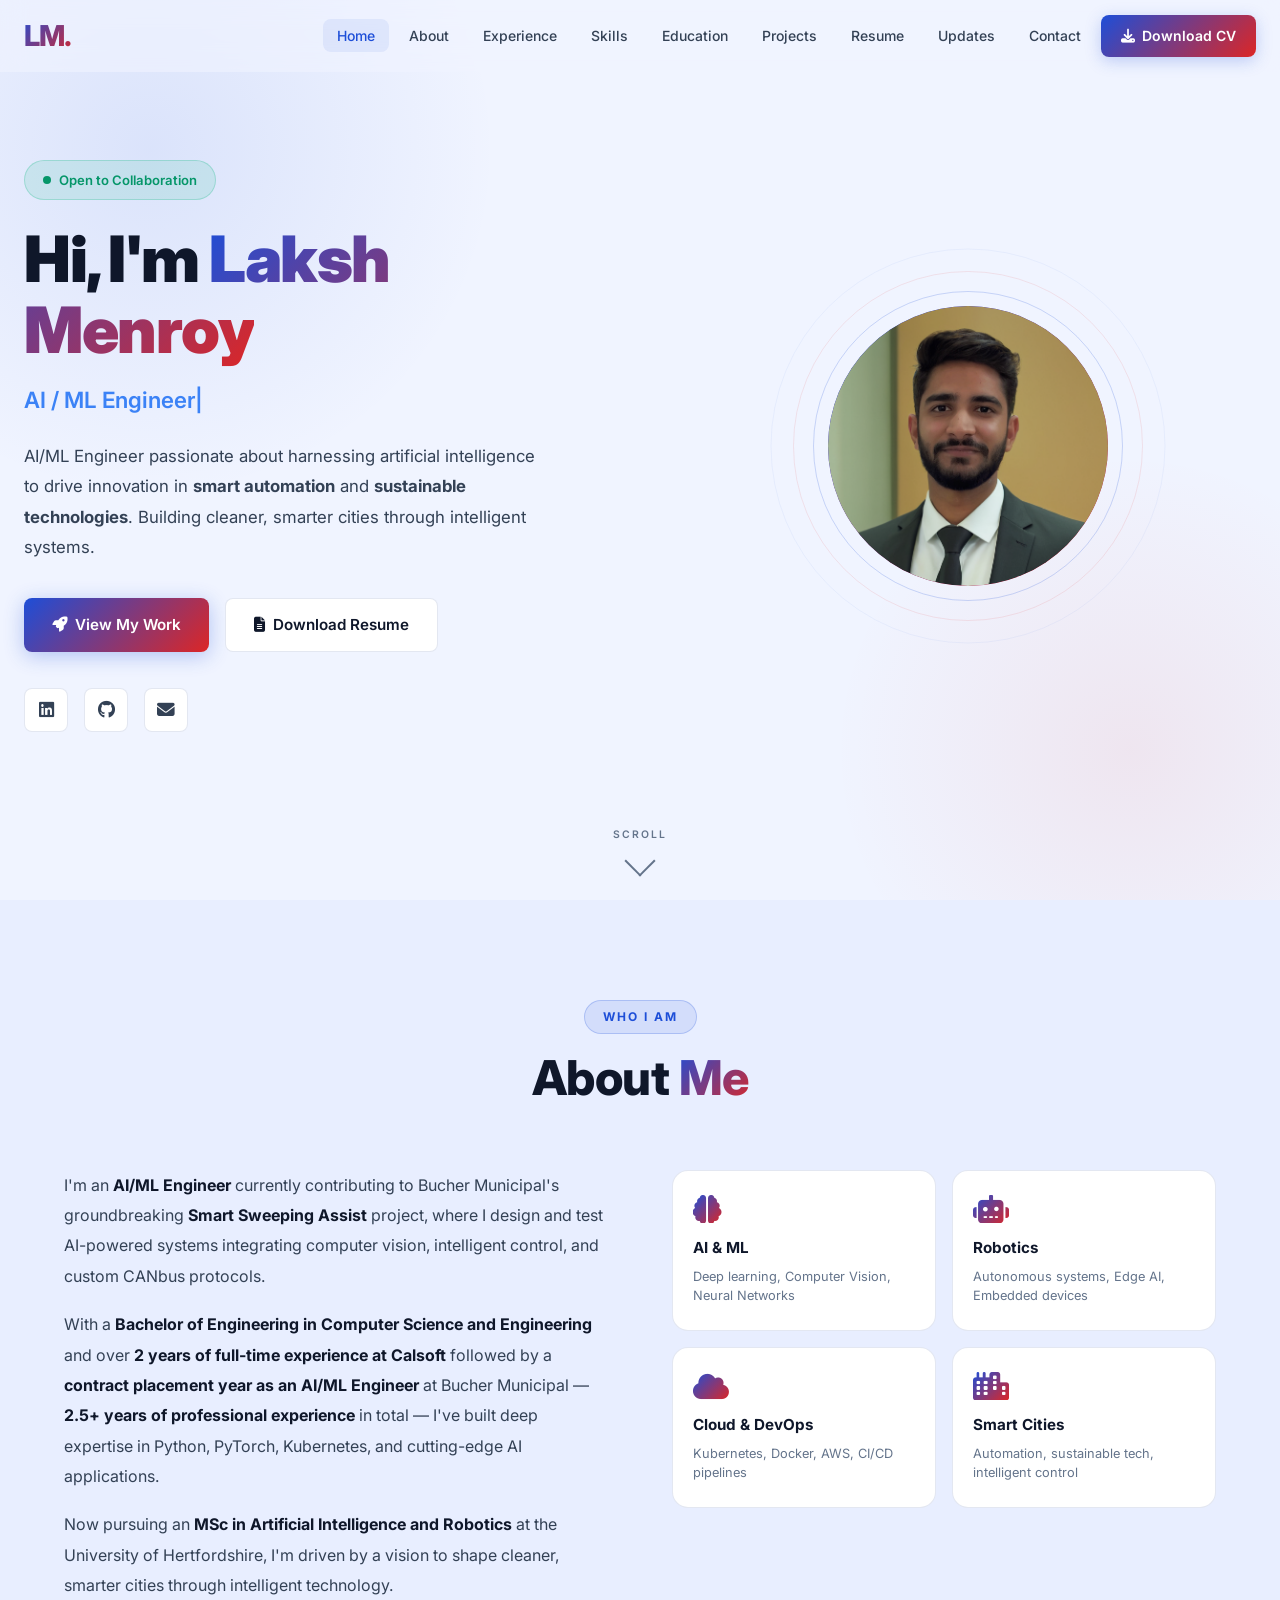
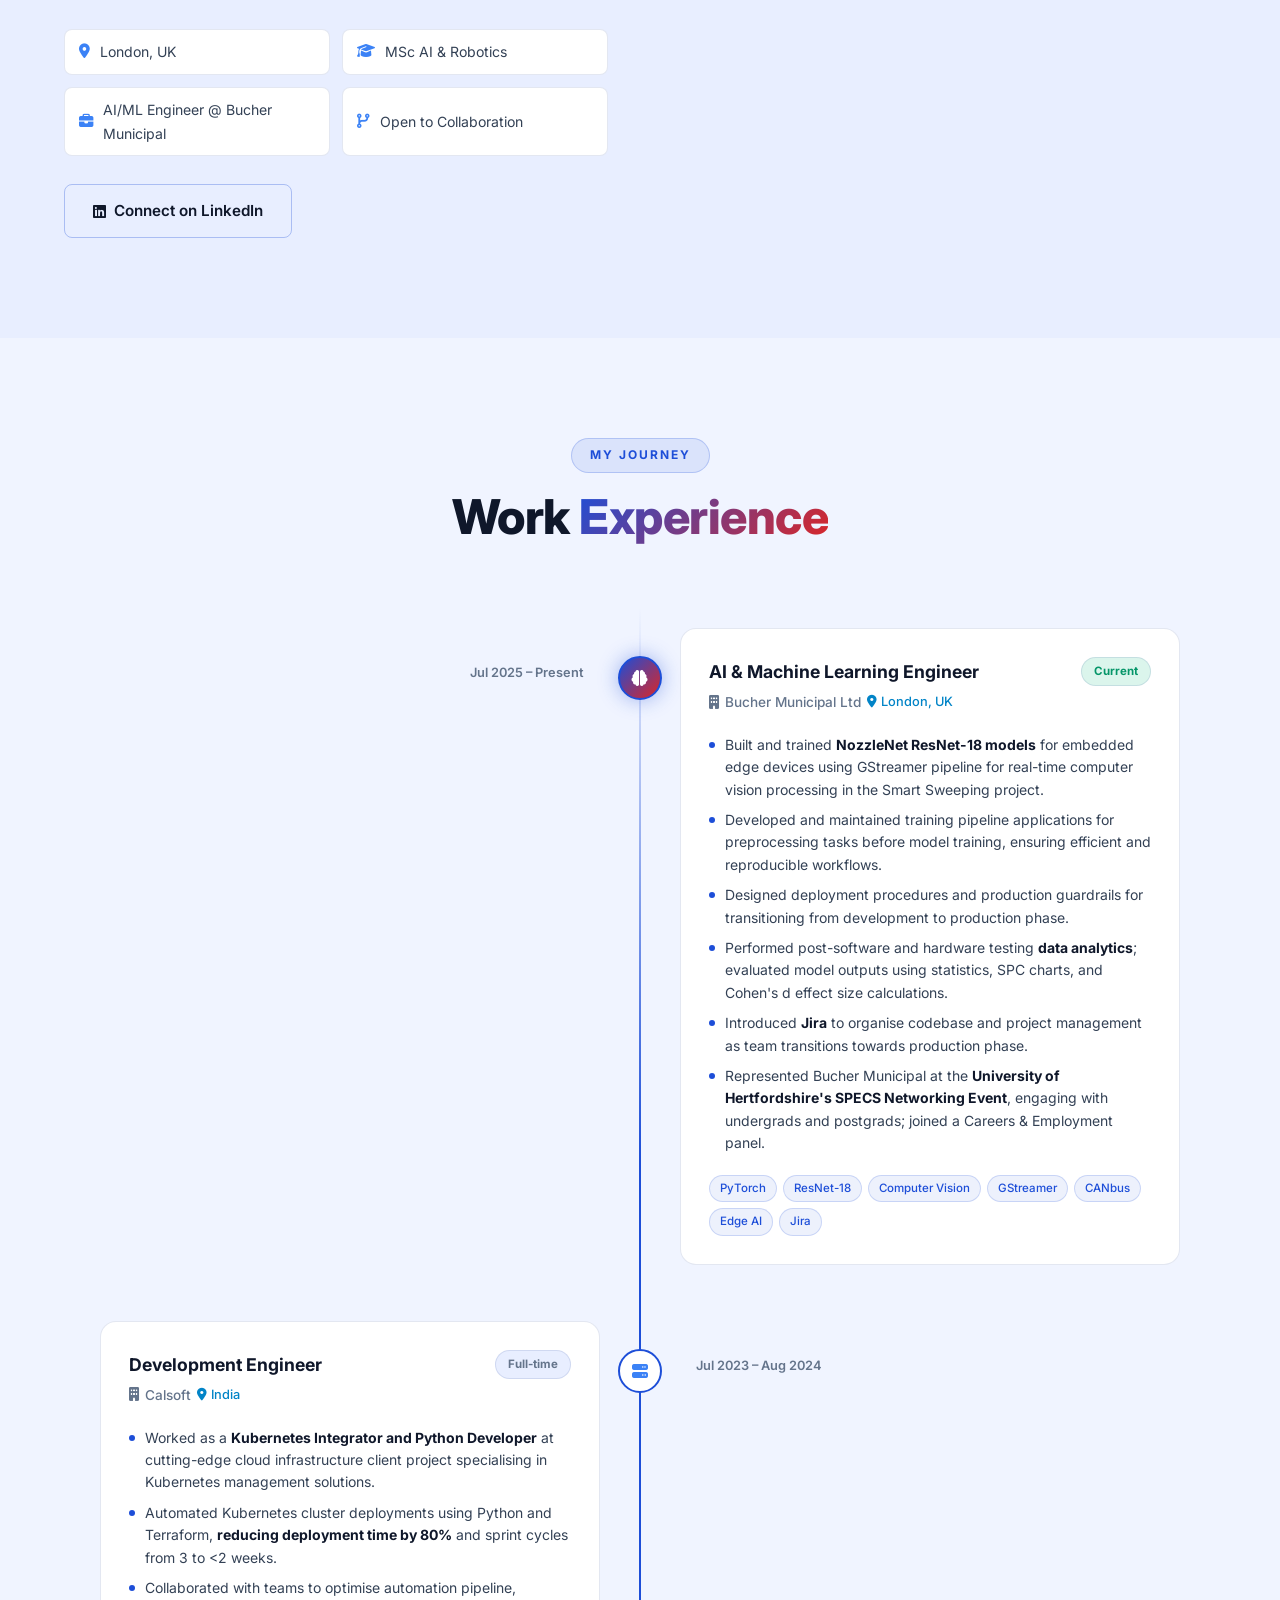
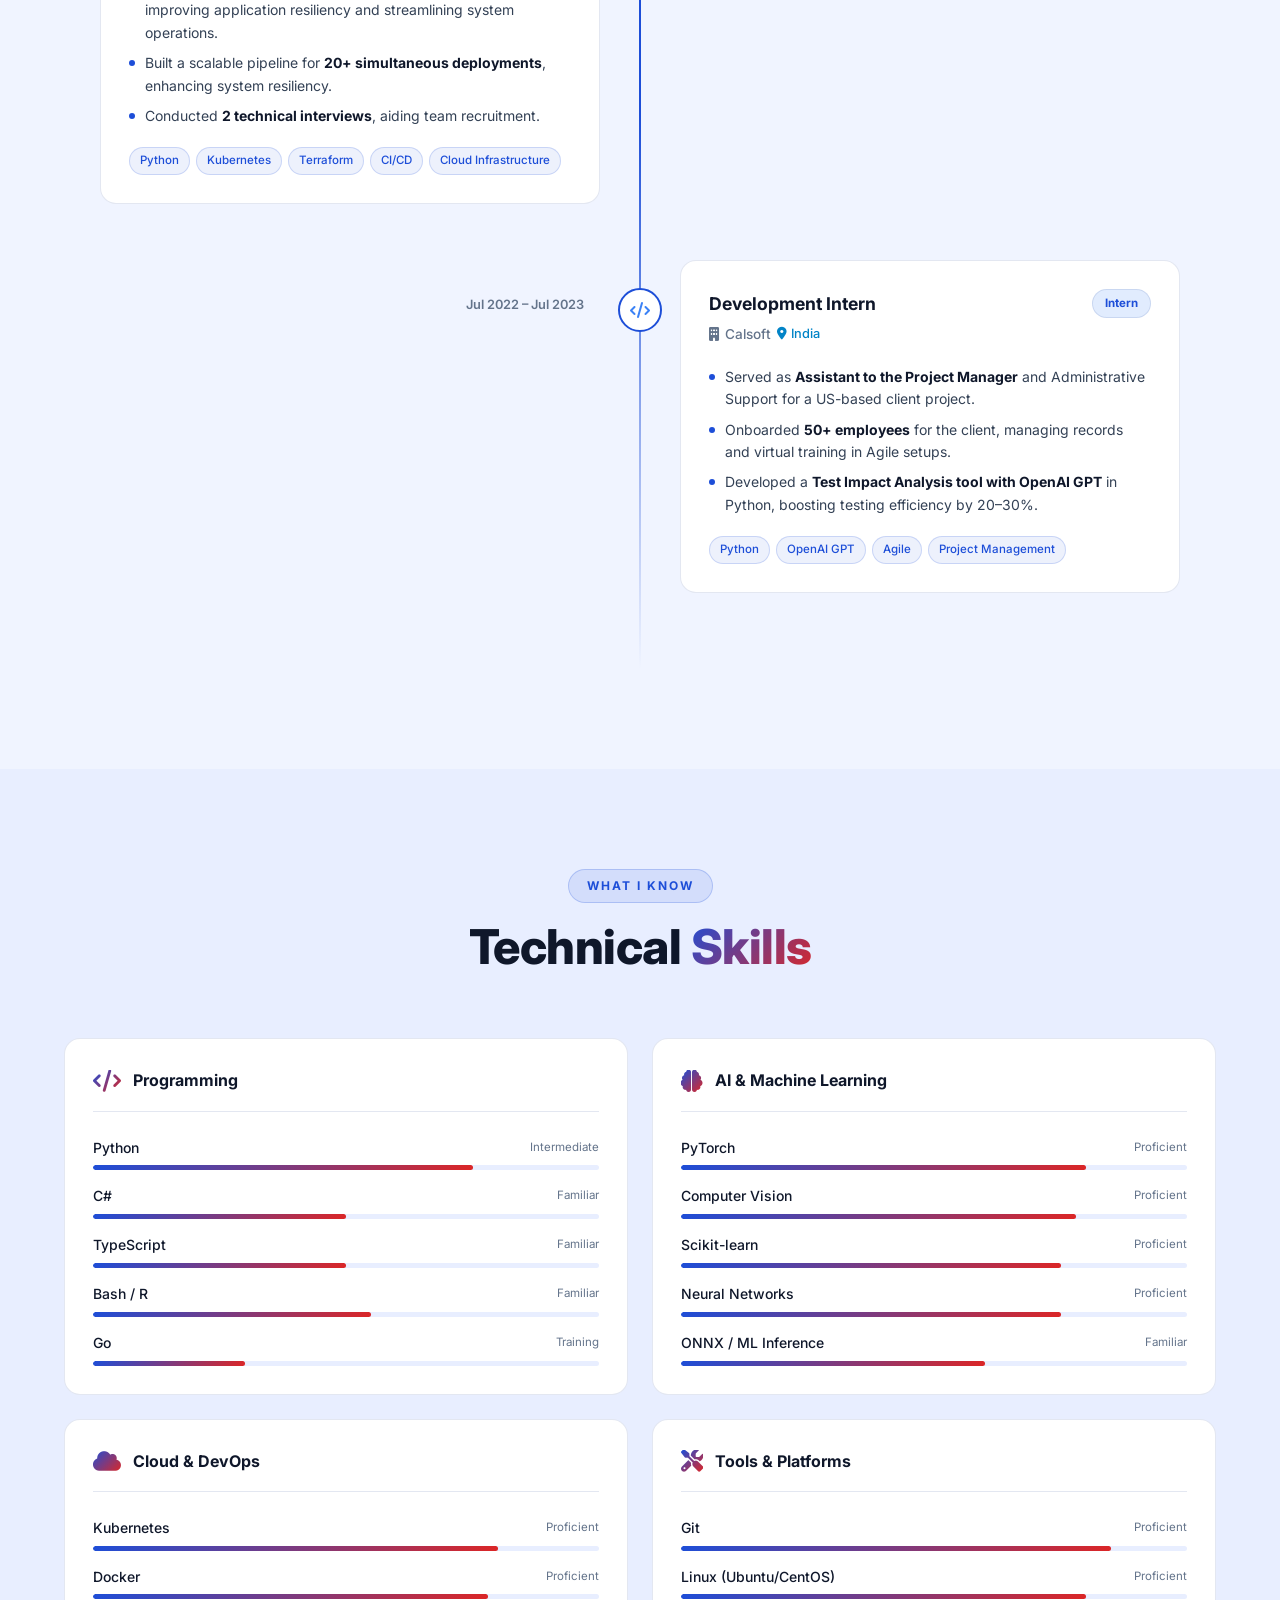
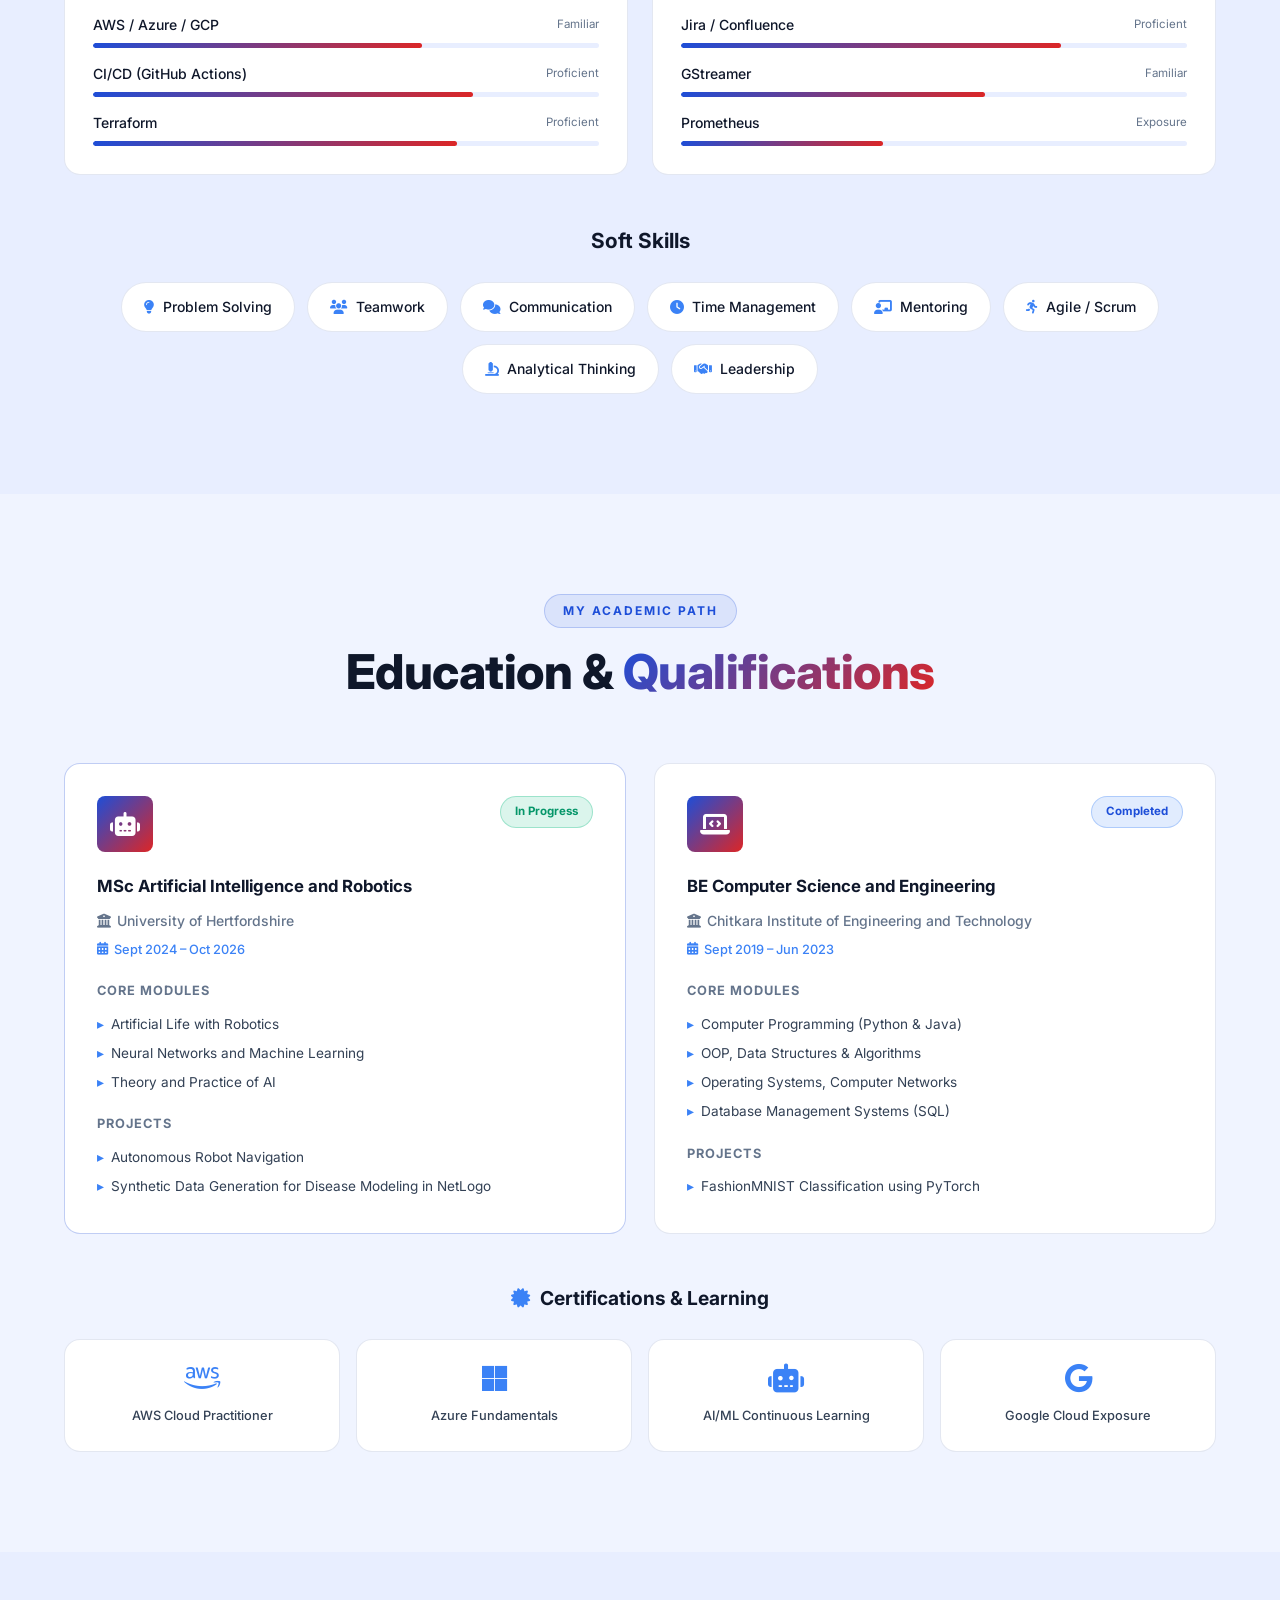
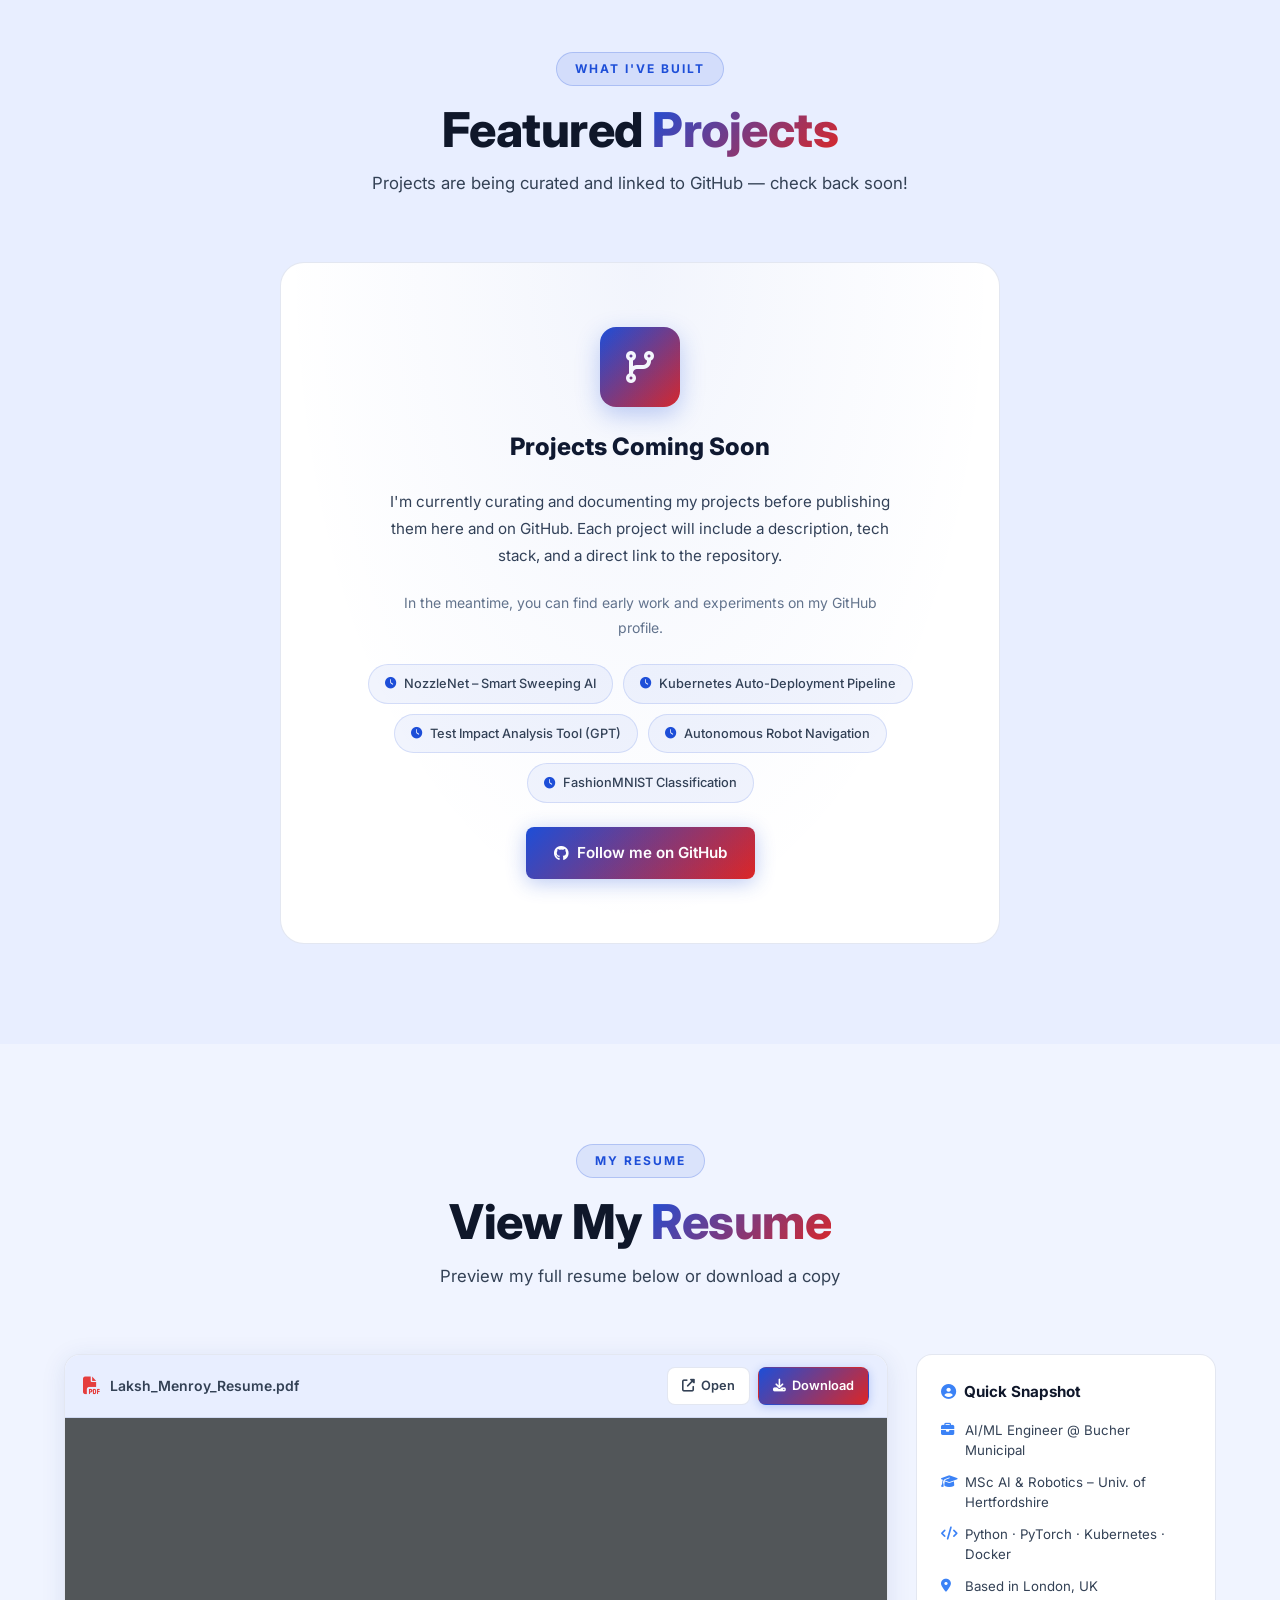
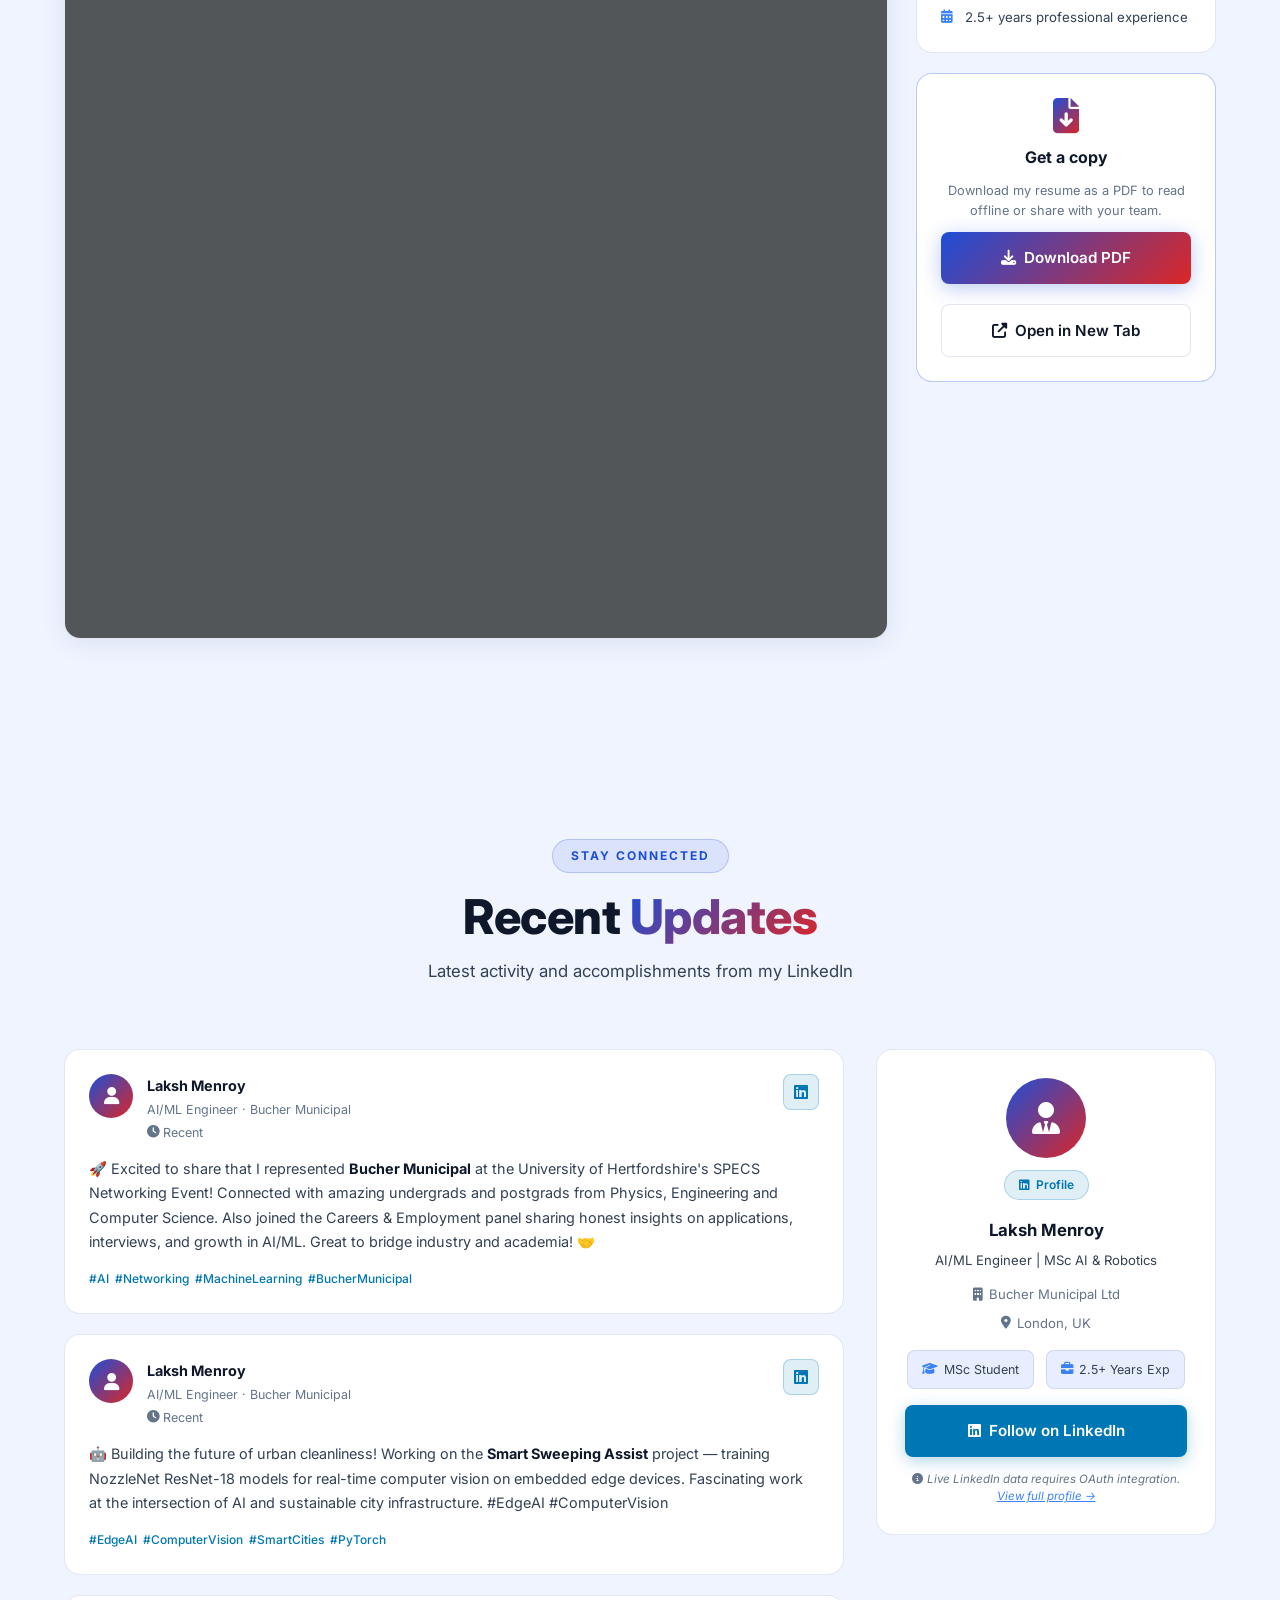
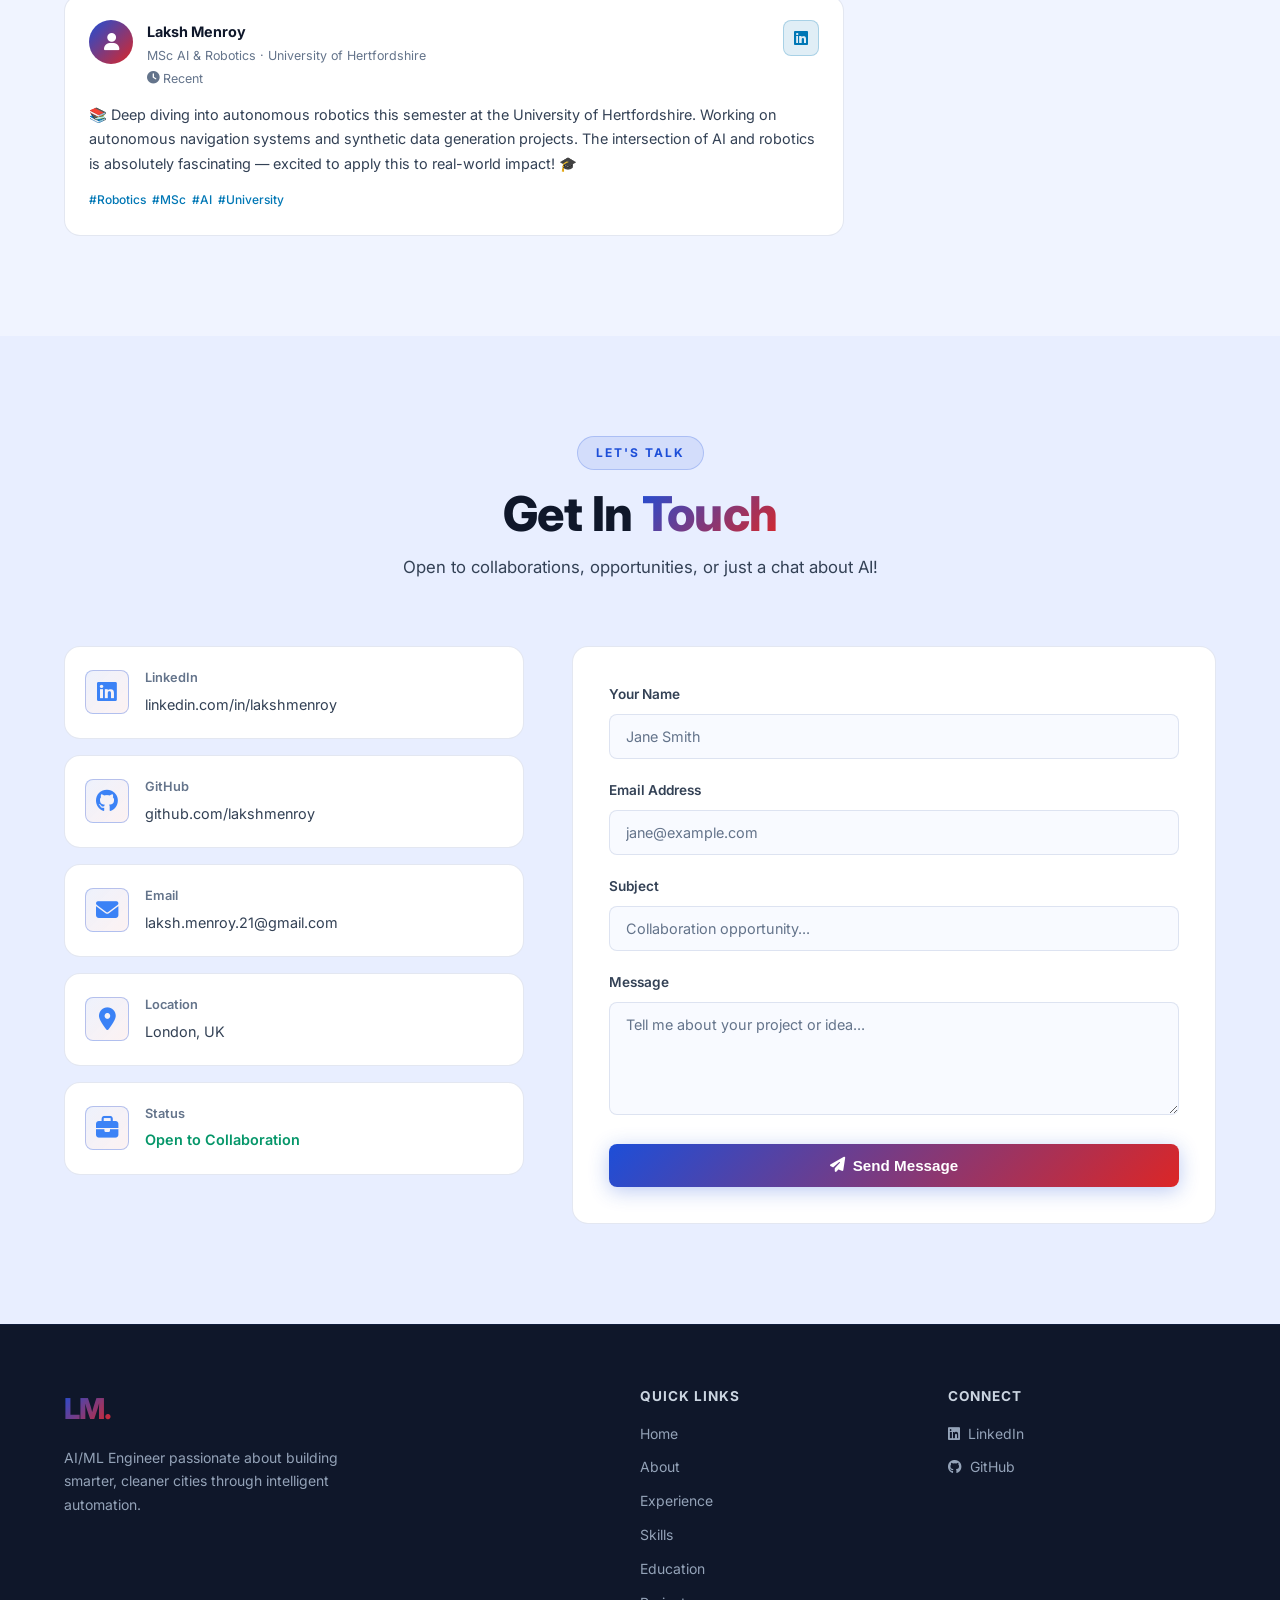
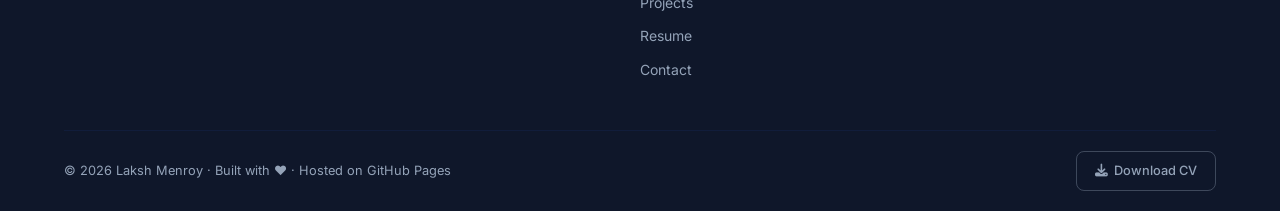
==== commit 70ecd6b5: "feat: hero — photo-only with faded spinning rings, no card box or text labels" ====
--- a/index.html
+++ b/index.html
@@ -75,38 +75,14 @@
         </div>
       </div>
       <div class="hero-visual">
-        <div class="hero-card">
+        <div class="hero-photo-only">
           <div class="hero-avatar">
             <div class="avatar-placeholder" id="avatar-wrap">
-              <!-- JS swaps this for assets/photo.jpg when you add your real photo -->
-              <img src="assets/avatar-placeholder.svg" alt="Laksh Menroy" class="avatar-photo" id="avatar-icon"/>
+              <img src="assets/image-6.png" alt="Laksh Menroy" class="avatar-photo" id="avatar-icon"/>
             </div>
             <div class="avatar-ring ring-1"></div>
             <div class="avatar-ring ring-2"></div>
-          </div>
-          <div class="hero-stats">
-            <div class="stat-item">
-              <span class="stat-number" data-count="3">0</span><span class="stat-suffix">+</span>
-              <span class="stat-label">Years Exp.</span>
-            </div>
-            <div class="stat-divider"></div>
-            <div class="stat-item">
-              <span class="stat-number" data-count="6">0</span><span class="stat-suffix">+</span>
-              <span class="stat-label">Projects</span>
-            </div>
-            <div class="stat-divider"></div>
-            <div class="stat-item">
-              <span class="stat-number" data-count="15">0</span><span class="stat-suffix">+</span>
-              <span class="stat-label">Tech Stack</span>
-            </div>
-          </div>
-          <div class="tech-badges">
-            <span class="tech-badge">PyTorch</span>
-            <span class="tech-badge">Computer Vision</span>
-            <span class="tech-badge">Kubernetes</span>
-            <span class="tech-badge">AWS</span>
-            <span class="tech-badge">Python</span>
-            <span class="tech-badge">Edge AI</span>
+            <div class="avatar-ring ring-3"></div>
           </div>
         </div>
       </div>
--- a/css/style.css
+++ b/css/style.css
@@ -438,16 +438,13 @@
 }
 
 /* Hero Visual */
-.hero-visual { display: flex; justify-content: center; }
-
-.hero-card {
-  background: var(--bg-card);
-  border: 1px solid var(--border);
-  border-radius: var(--radius-lg);
-  padding: 40px;
-  width: 100%;
-  max-width: 420px;
-  box-shadow: var(--shadow);
+.hero-visual { display: flex; justify-content: center; align-items: center; }
+
+/* Photo-only floating element — no card box */
+.hero-photo-only {
+  display: flex;
+  justify-content: center;
+  align-items: center;
   animation: float 6s ease-in-out infinite;
 }
 
@@ -458,9 +455,9 @@
 
 .hero-avatar {
   position: relative;
-  width: 140px;
-  height: 140px;
-  margin: 0 auto 32px;
+  width: 280px;
+  height: 280px;
+  margin: 0 auto;
 }
 
 .avatar-placeholder {
@@ -478,11 +475,12 @@
   overflow: hidden;
 }
 
-/* Photo / SVG fills the circle */
+/* Photo fills the circle */
 .avatar-photo {
   width: 100%;
   height: 100%;
   object-fit: cover;
+  object-position: top center;
   border-radius: 50%;
   display: block;
 }
@@ -490,85 +488,41 @@
 .avatar-ring {
   position: absolute;
   border-radius: 50%;
-  border: 2px solid;
+  border: 1.5px solid;
   top: 50%; left: 50%;
   transform: translate(-50%, -50%);
-}
-
+  pointer-events: none;
+}
+
+/* Three progressively fainter rings */
 .ring-1 {
-  width: 160px; height: 160px;
-  border-color: rgba(29,78,216,0.25);
-  animation: spin 8s linear infinite;
+  width: 310px; height: 310px;
+  border-color: rgba(29,78,216,0.20);
+  animation: spin 10s linear infinite;
 }
 
 .ring-2 {
-  width: 180px; height: 180px;
-  border-color: rgba(220,38,38,0.15);
-  animation: spin 12s linear infinite reverse;
+  width: 350px; height: 350px;
+  border-color: rgba(220,38,38,0.10);
+  animation: spin 16s linear infinite reverse;
+}
+
+.ring-3 {
+  width: 395px; height: 395px;
+  border-color: rgba(29,78,216,0.05);
+  animation: spin 22s linear infinite;
 }
 
 @keyframes spin { from { transform: translate(-50%,-50%) rotate(0deg); } to { transform: translate(-50%,-50%) rotate(360deg); } }
 
-.hero-stats {
-  display: flex;
-  justify-content: space-around;
-  align-items: center;
-  margin-bottom: 28px;
-  padding: 20px;
-  background: var(--bg-secondary);
-  border-radius: var(--radius-sm);
-  border: 1px solid var(--border);
-}
-
-.stat-item { text-align: center; position: relative; }
-
-.stat-suffix {
-  font-size: 1.4rem;
-  font-weight: 800;
-  background: var(--gradient);
-  -webkit-background-clip: text;
-  -webkit-text-fill-color: transparent;
-  background-clip: text;
-}
-
-.stat-number {
-  display: block;
-  font-size: 2rem;
-  font-weight: 800;
-  background: var(--gradient);
-  -webkit-background-clip: text;
-  -webkit-text-fill-color: transparent;
-  background-clip: text;
-}
-
-.stat-label {
-  display: block;
-  font-size: 0.72rem;
-  color: var(--text-muted);
-  font-weight: 500;
-  text-transform: uppercase;
-  letter-spacing: 0.5px;
-  margin-top: 2px;
-}
-
-.stat-divider { width: 1px; height: 40px; background: var(--border); }
-
-.tech-badges {
-  display: flex;
-  flex-wrap: wrap;
-  gap: 8px;
-  justify-content: center;
-}
-
-.tech-badge {
-  padding: 5px 12px;
-  background: rgba(29,78,216,0.08);
-  border: 1px solid rgba(29,78,216,0.18);
-  border-radius: 999px;
-  font-size: 0.75rem;
-  font-weight: 500;
-  color: var(--accent);
-}
+/* Remove old card identity/stat styles — no longer used */
+.hero-card-identity,
+.hero-card-name,
+.hero-card-role,
+.hero-card-stat,
+.hero-card-stat-number,
+.hero-card-stat-suffix,
+.hero-card-stat-label { display: none; }
 
 .scroll-indicator {
   position: absolute;
@@ -2046,7 +2000,11 @@
   .hero-description { margin: 0 auto 36px; }
   .hero-buttons, .hero-socials { justify-content: center; }
   .hero-visual { order: -1; }
-  .hero-card { max-width: 380px; margin: 0 auto; }
+  .hero-photo-only { max-width: 340px; margin: 0 auto; }
+  .hero-avatar { width: 220px; height: 220px; }
+  .ring-1 { width: 244px; height: 244px; }
+  .ring-2 { width: 276px; height: 276px; }
+  .ring-3 { width: 310px; height: 310px; }
   .about-grid { grid-template-columns: 1fr; gap: 40px; }
   .about-highlights { grid-template-columns: 1fr 1fr; }
   .skills-grid { grid-template-columns: 1fr; }
@@ -2101,7 +2059,10 @@
   .hamburger { display: flex; }
 
   .hero { padding: 0 20px 100px; padding-top: calc(var(--nav-height) + 20px); gap: 36px; min-height: 100svh; }
-  .hero-card { padding: 24px 18px; }
+  .hero-avatar { width: 180px; height: 180px; }
+  .ring-1 { width: 200px; height: 200px; }
+  .ring-2 { width: 226px; height: 226px; }
+  .ring-3 { width: 254px; height: 254px; }
   .hero-title { font-size: 2.2rem; letter-spacing: -1px; }
 
   .section { padding: 64px 0; }
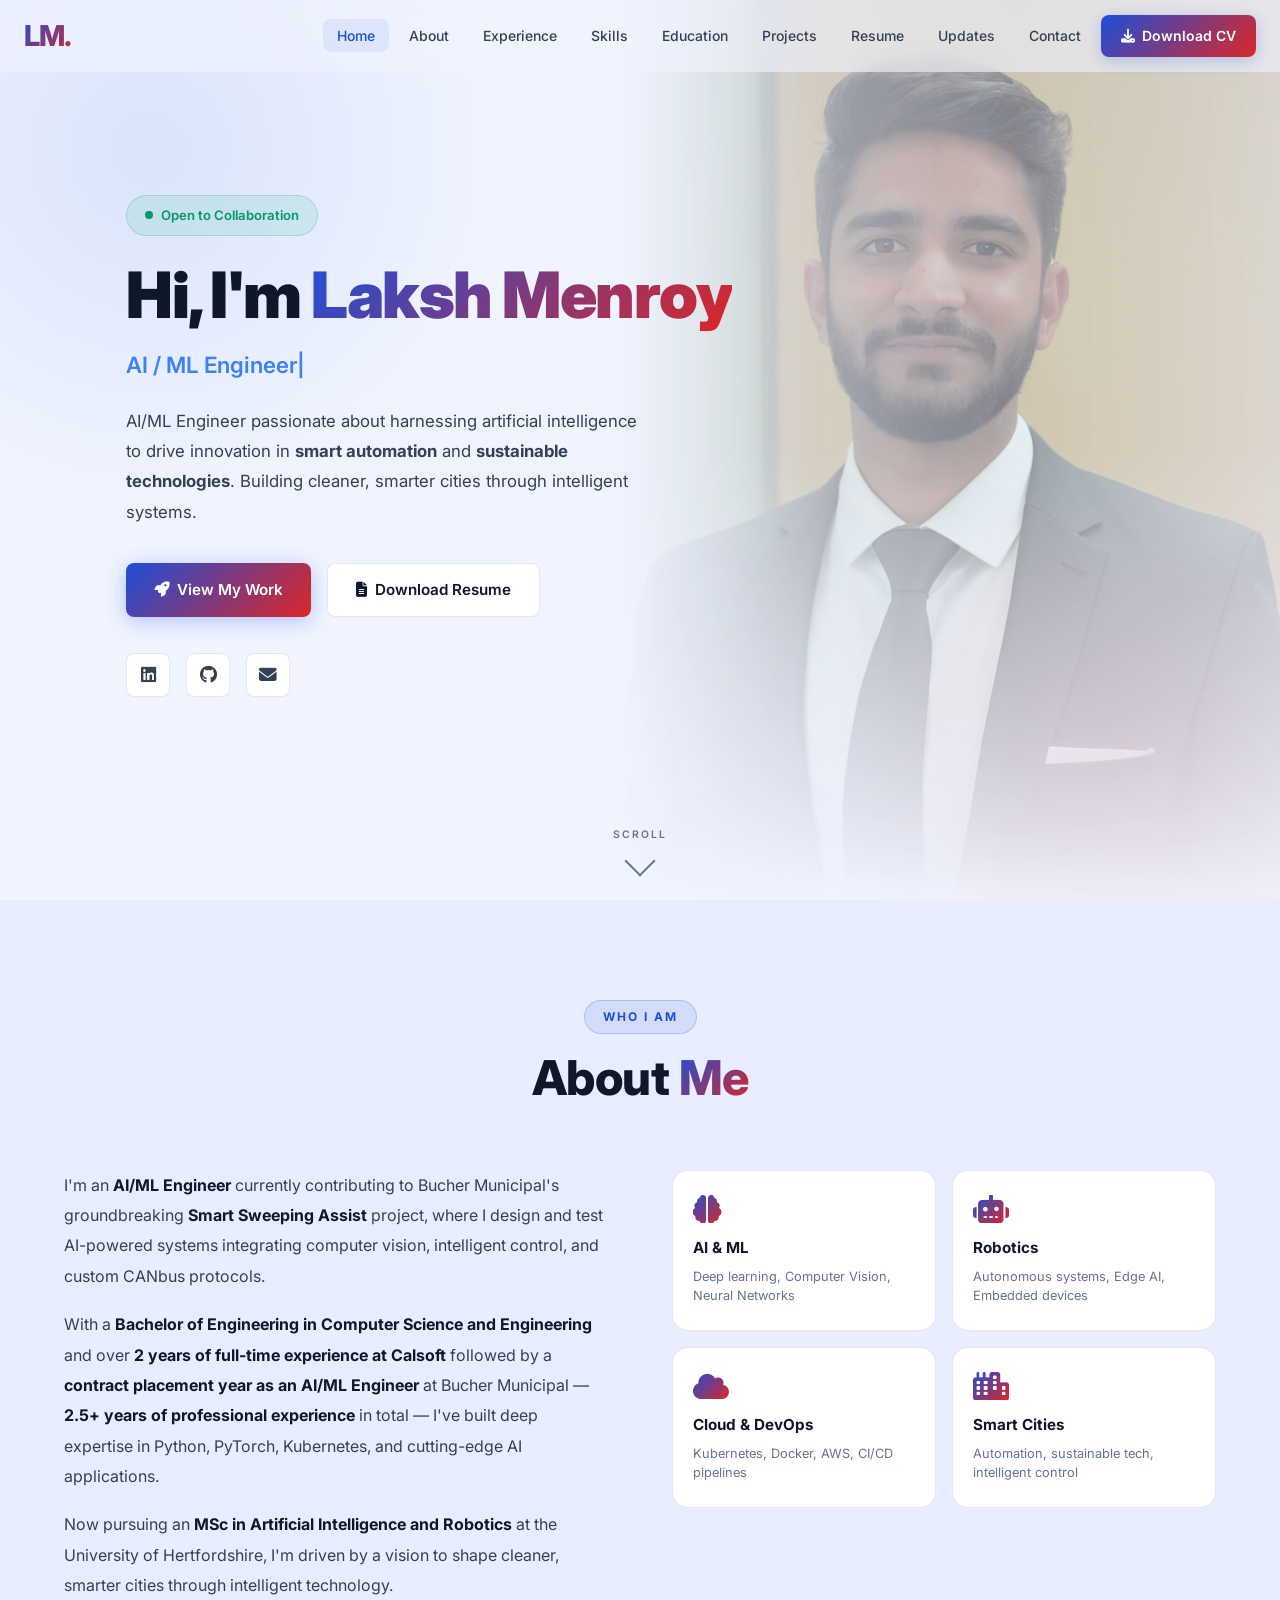
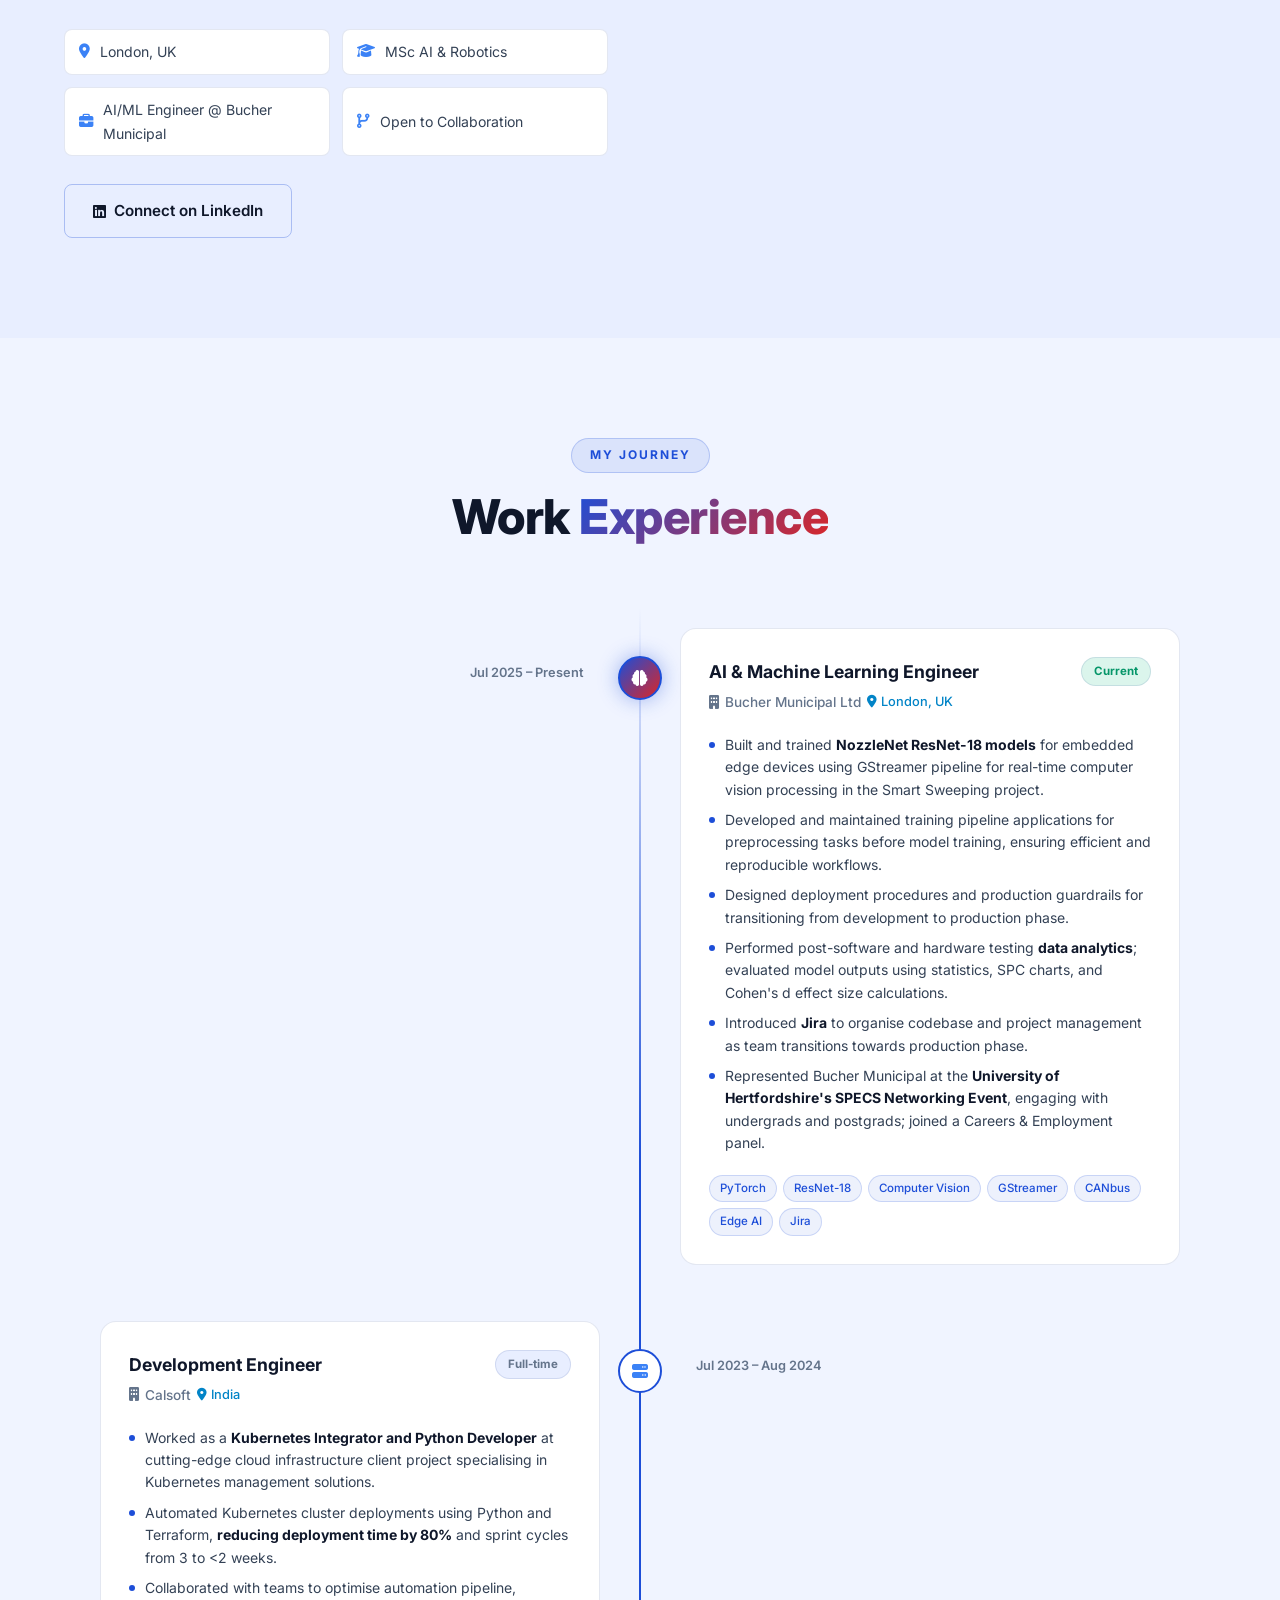
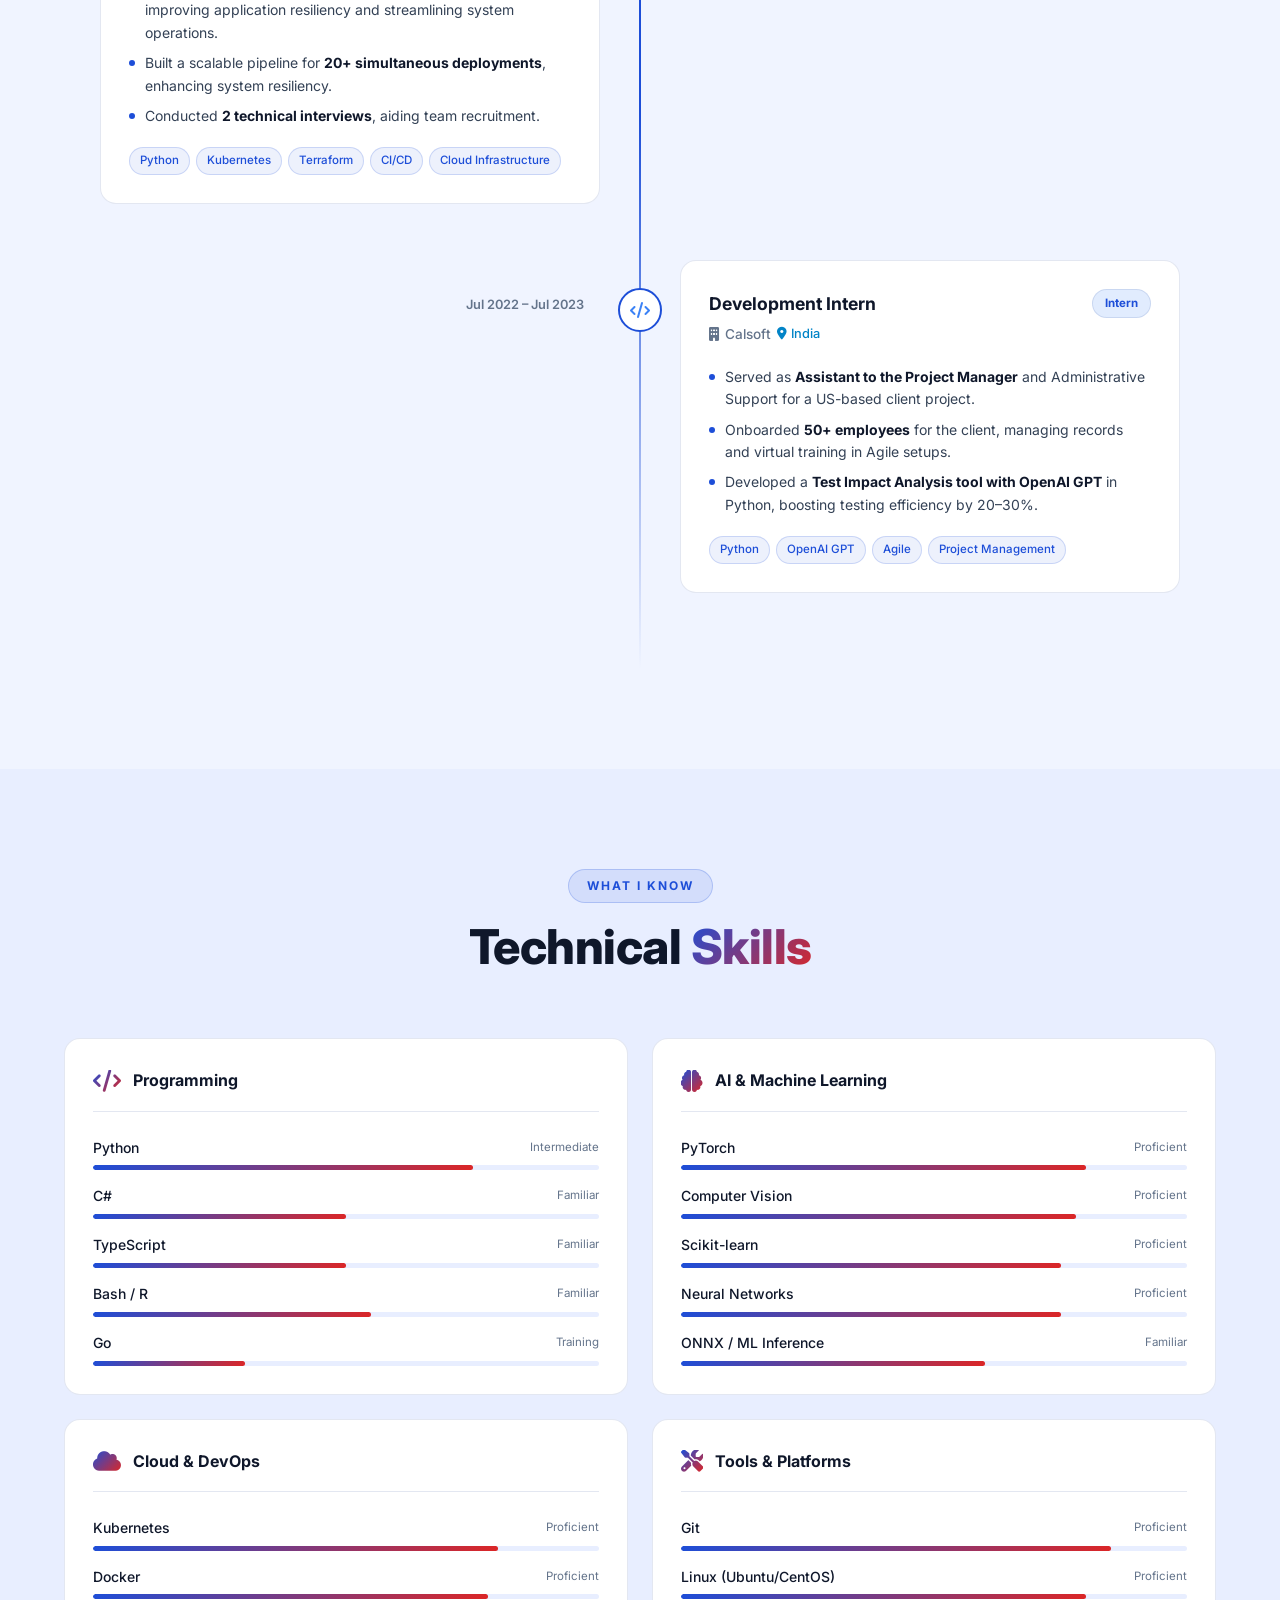
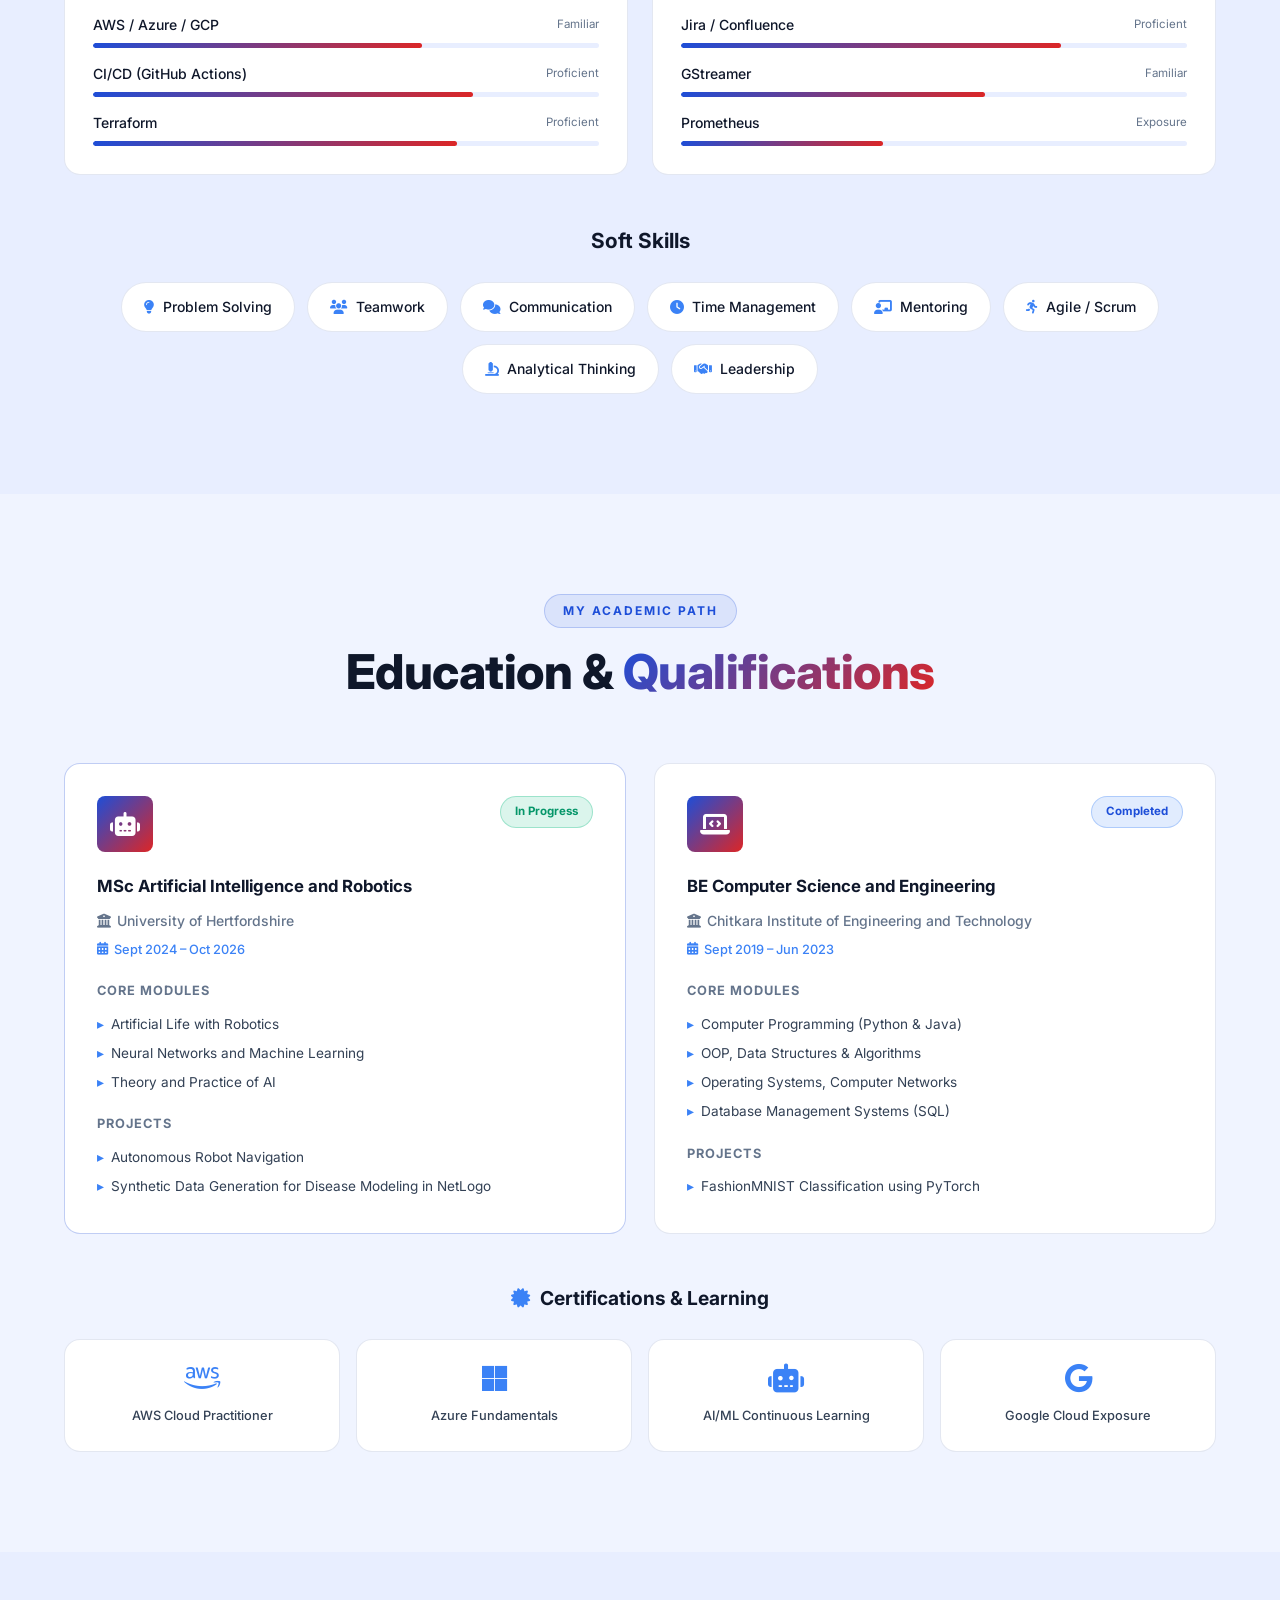
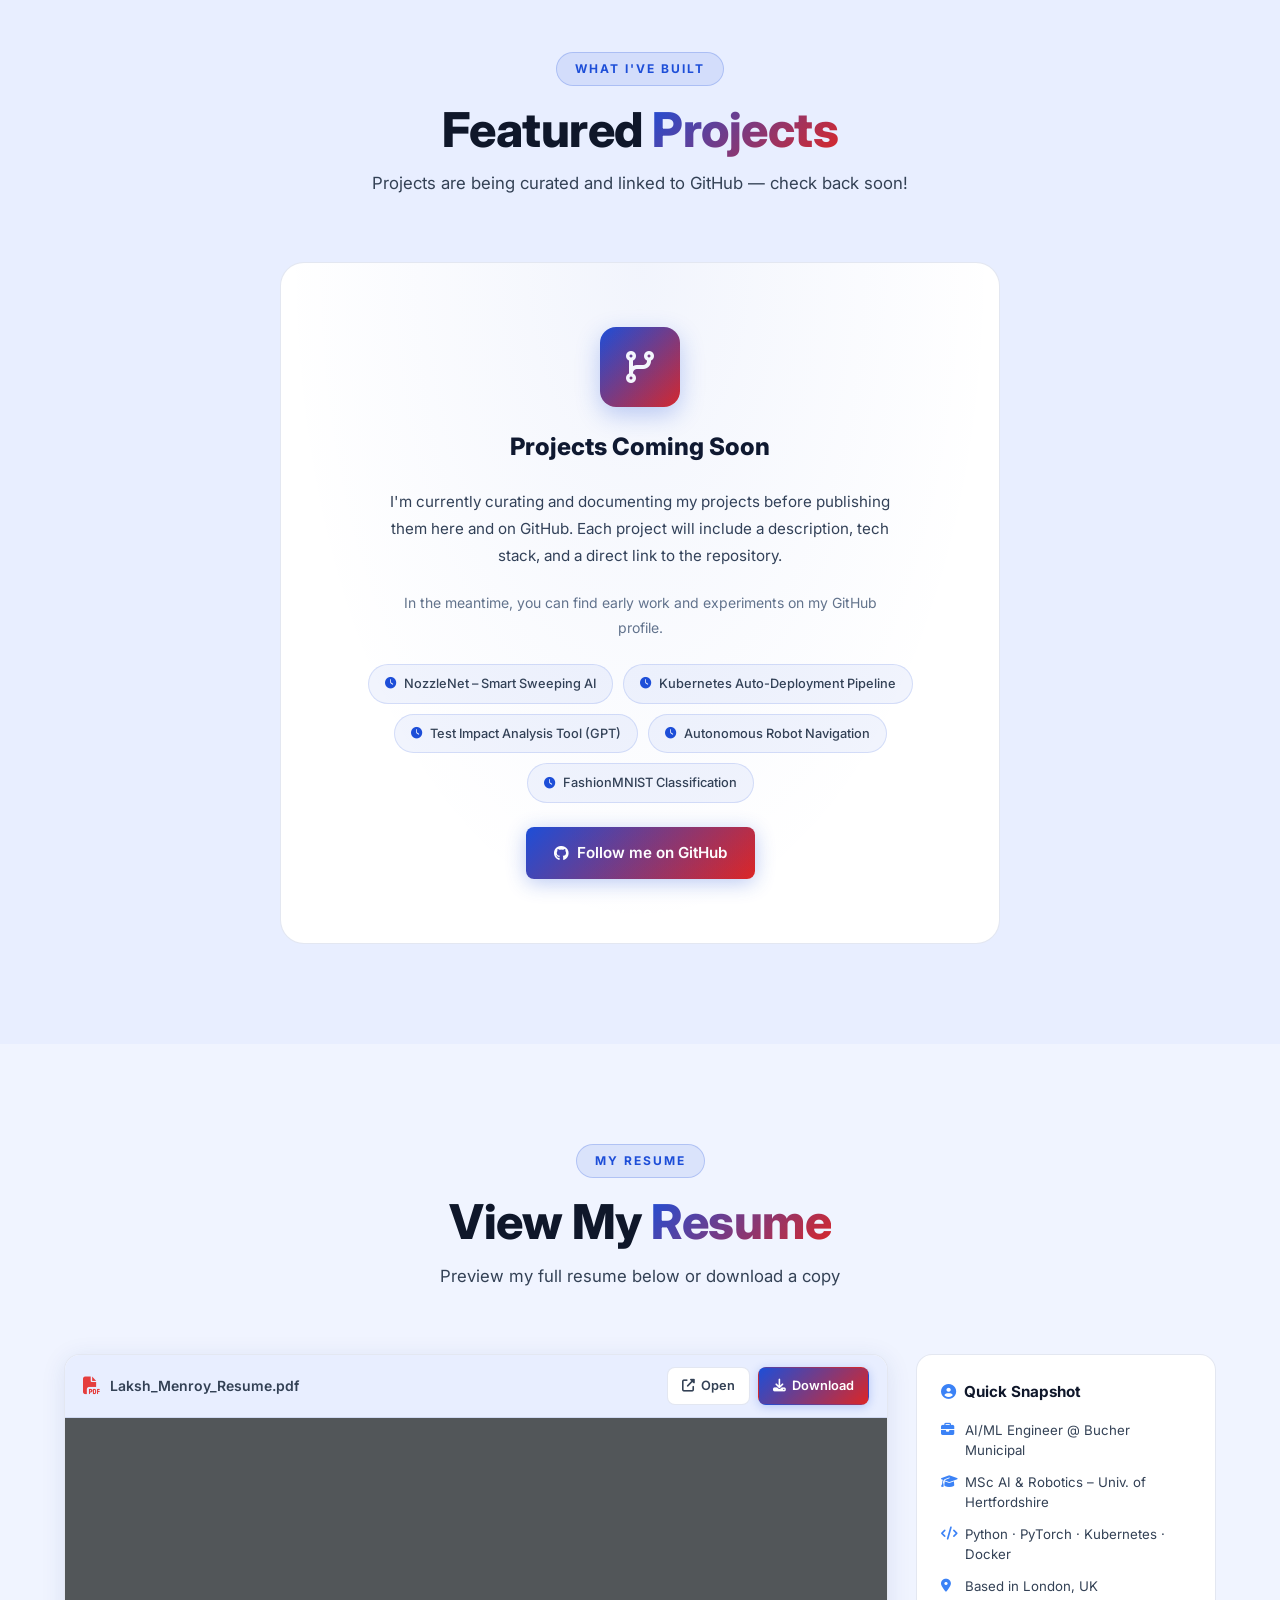
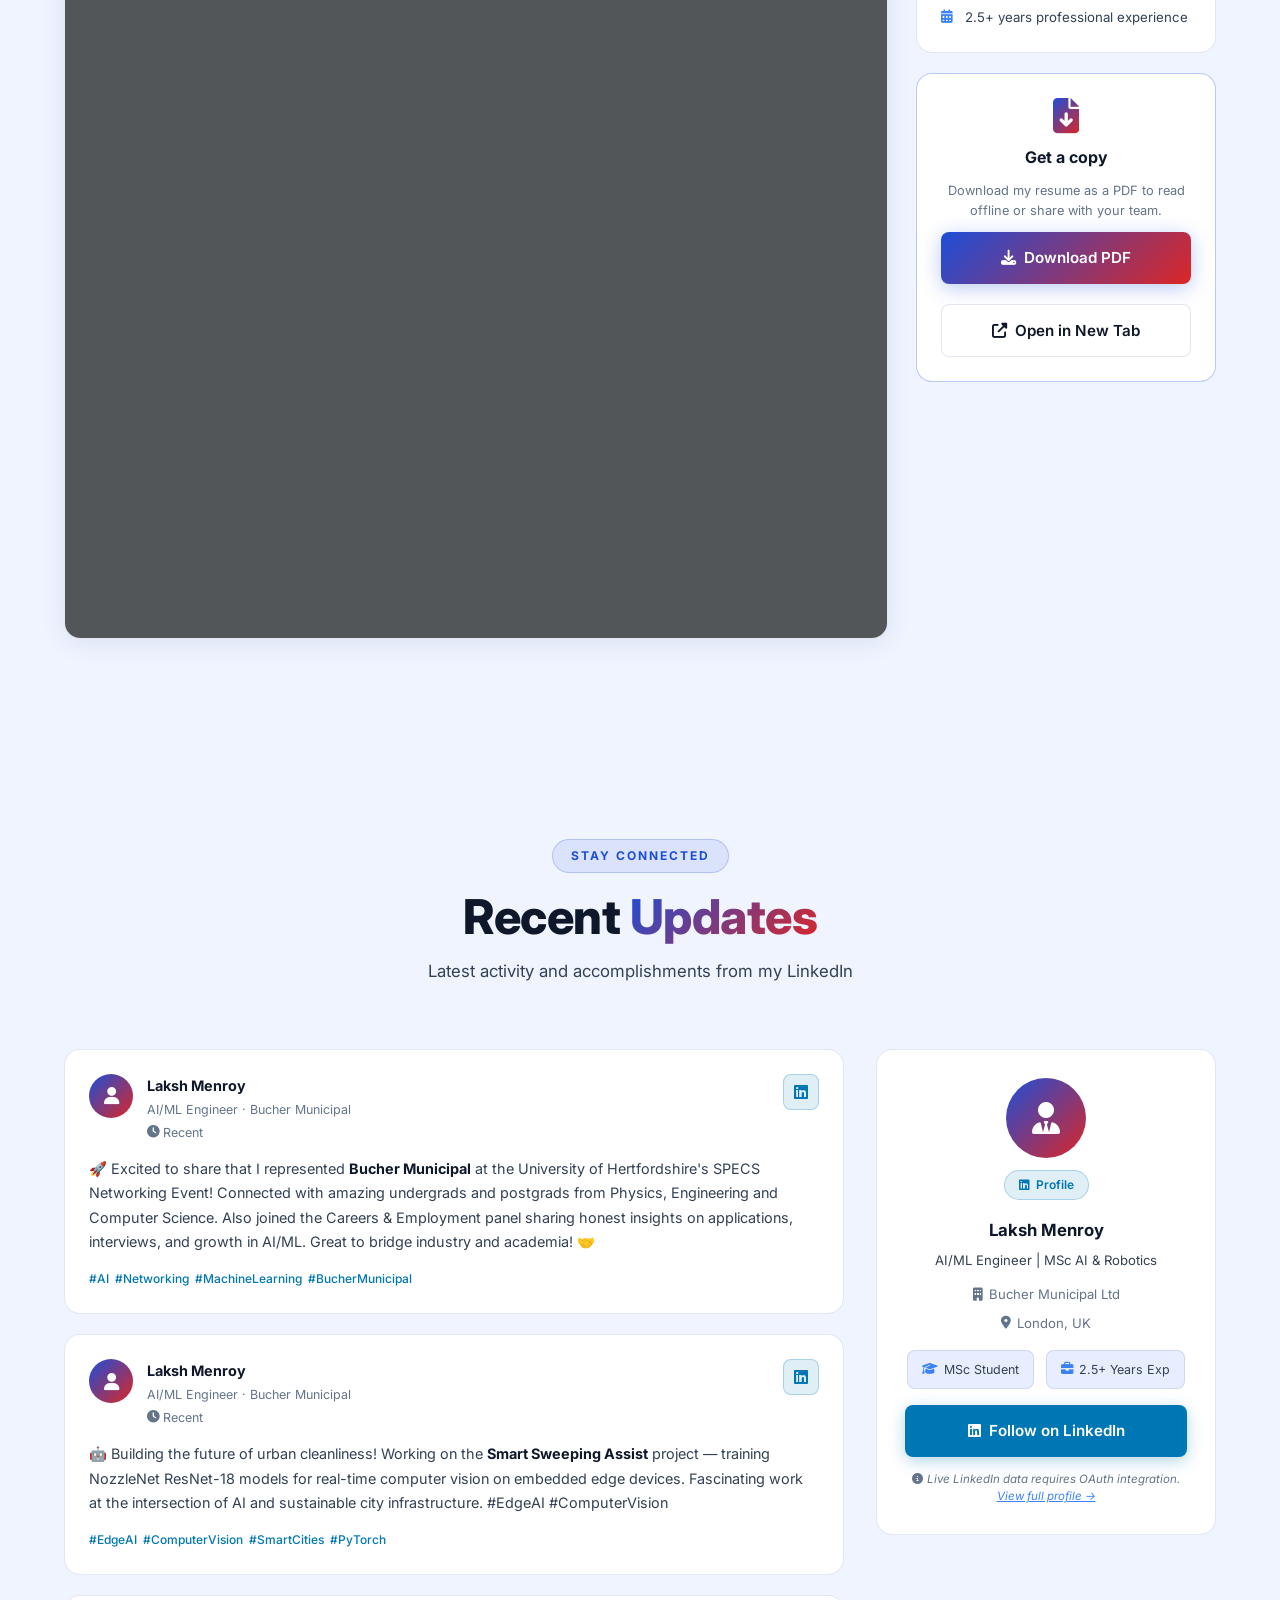
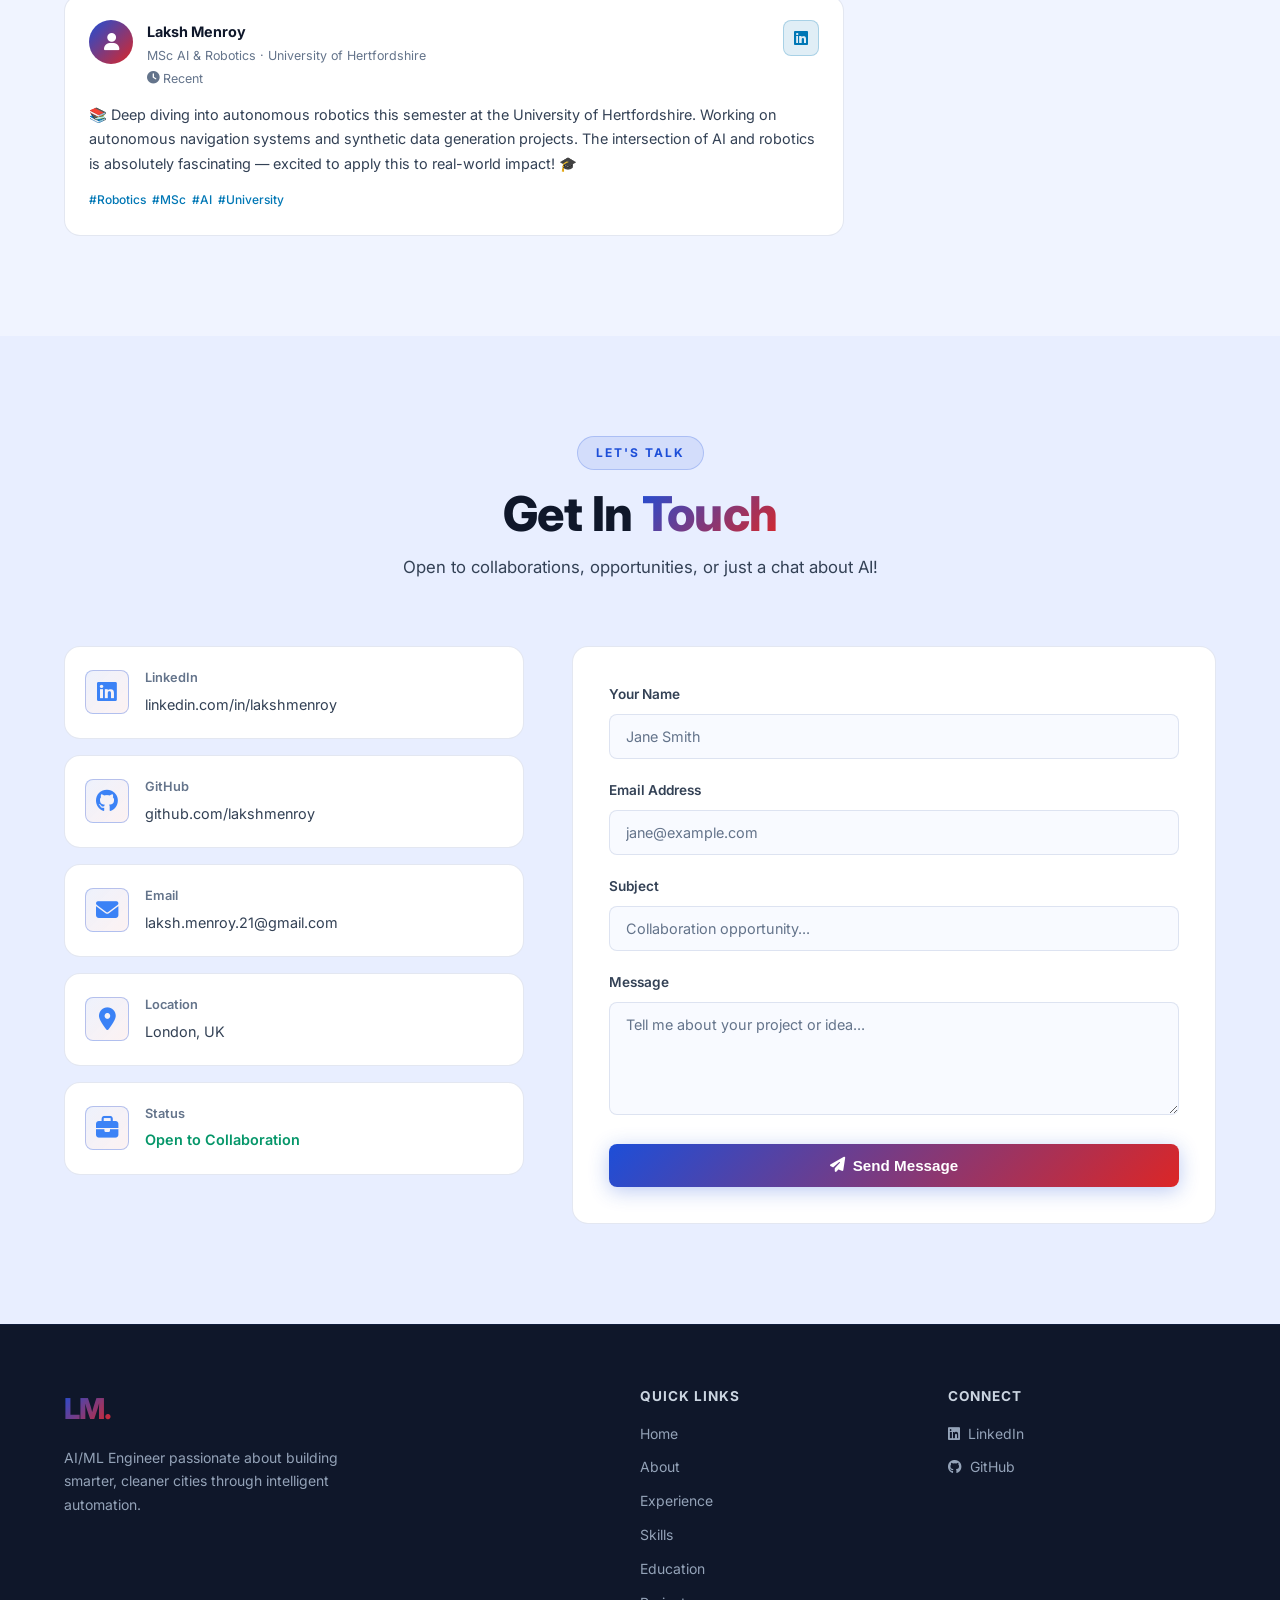
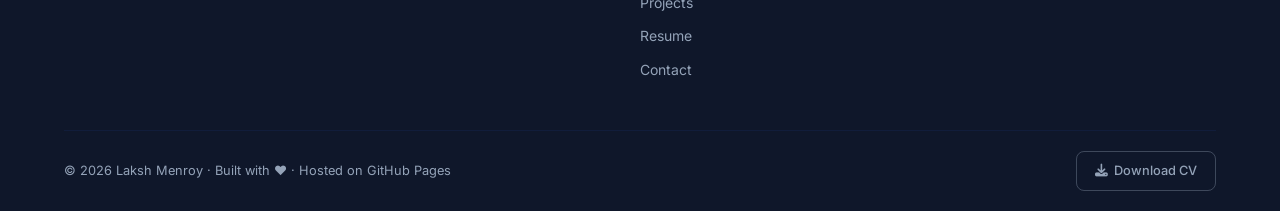
==== commit 896e1334: "feat: hero photo as full-bleed right-side bg, fades/blends into page" ====
--- a/index.html
+++ b/index.html
@@ -42,6 +42,10 @@
 
   <!-- Hero Section -->
   <section id="home">
+    <!-- Full-bleed hero photo fading into the background on the right -->
+    <div class="hero-bg-photo" aria-hidden="true">
+      <img src="assets/image-6.png" alt="" />
+    </div>
     <div class="hero">
       <div class="hero-content">
         <div class="hero-tag">
@@ -72,18 +76,6 @@
           <a href="mailto:laksh.menroy.21@gmail.com" class="social-link" title="Email">
             <i class="fas fa-envelope"></i>
           </a>
-        </div>
-      </div>
-      <div class="hero-visual">
-        <div class="hero-photo-only">
-          <div class="hero-avatar">
-            <div class="avatar-placeholder" id="avatar-wrap">
-              <img src="assets/image-6.png" alt="Laksh Menroy" class="avatar-photo" id="avatar-icon"/>
-            </div>
-            <div class="avatar-ring ring-1"></div>
-            <div class="avatar-ring ring-2"></div>
-            <div class="avatar-ring ring-3"></div>
-          </div>
         </div>
       </div>
     </div>
--- a/css/style.css
+++ b/css/style.css
@@ -334,12 +334,11 @@
 .hero {
   min-height: 100vh;
   padding: var(--nav-height) 24px 80px;
-  display: grid;
-  grid-template-columns: 1fr 1fr;
-  gap: 80px;
-  align-items: center;
-  max-width: 1300px;
-  margin: 0 auto;
+  display: flex;
+  flex-direction: column;
+  justify-content: center;
+  max-width: 680px;
+  margin: 0 auto 0 8%;
   width: 100%;
   position: relative;
   z-index: 1;
@@ -438,15 +437,46 @@
 }
 
 /* Hero Visual */
-.hero-visual { display: flex; justify-content: center; align-items: center; }
-
-/* Photo-only floating element — no card box */
-.hero-photo-only {
-  display: flex;
-  justify-content: center;
-  align-items: center;
-  animation: float 6s ease-in-out infinite;
-}
+/* ── Hero background photo (right-side full-bleed, fades into bg) ── */
+.hero-bg-photo {
+  position: absolute;
+  top: 0;
+  right: 0;
+  width: 52%;
+  height: 100%;
+  z-index: 0;
+  pointer-events: none;
+  overflow: hidden;
+}
+
+.hero-bg-photo img {
+  width: 100%;
+  height: 100%;
+  object-fit: cover;
+  object-position: top center;
+  display: block;
+  /* fade: transparent on left, opaque in centre, fades to bg at bottom */
+  -webkit-mask-image:
+    linear-gradient(to right,  transparent 0%, rgba(0,0,0,0.6) 30%, rgba(0,0,0,0.85) 60%, rgba(0,0,0,0.5) 100%),
+    linear-gradient(to bottom, rgba(0,0,0,1) 50%, transparent 100%);
+  -webkit-mask-composite: source-in;
+  mask-image:
+    linear-gradient(to right,  transparent 0%, rgba(0,0,0,0.6) 30%, rgba(0,0,0,0.85) 60%, rgba(0,0,0,0.5) 100%),
+    linear-gradient(to bottom, rgba(0,0,0,1) 50%, transparent 100%);
+  mask-composite: intersect;
+  /* also tint/blend with page bg colour */
+  mix-blend-mode: luminosity;
+  opacity: 0.55;
+  filter: contrast(1.05) brightness(0.95);
+}
+
+/* hero is now single-column on the left – right side is just the bg photo */
+.hero-visual { display: none; }
+.hero-photo-only,
+.hero-avatar,
+.avatar-placeholder,
+.avatar-photo,
+.avatar-ring { display: none; }
 
 @keyframes float {
   0%, 100% { transform: translateY(0); }
@@ -522,7 +552,8 @@
 .hero-card-stat,
 .hero-card-stat-number,
 .hero-card-stat-suffix,
-.hero-card-stat-label { display: none; }
+.hero-card-stat-label,
+.hero-card { display: none; }
 
 .scroll-indicator {
   position: absolute;
@@ -1991,20 +2022,8 @@
    RESPONSIVE – TABLET
    ========================================= */
 @media (max-width: 1024px) {
-  .hero {
-    grid-template-columns: 1fr;
-    text-align: center;
-    gap: 48px;
-    padding-bottom: 100px;
-  }
-  .hero-description { margin: 0 auto 36px; }
-  .hero-buttons, .hero-socials { justify-content: center; }
-  .hero-visual { order: -1; }
-  .hero-photo-only { max-width: 340px; margin: 0 auto; }
-  .hero-avatar { width: 220px; height: 220px; }
-  .ring-1 { width: 244px; height: 244px; }
-  .ring-2 { width: 276px; height: 276px; }
-  .ring-3 { width: 310px; height: 310px; }
+  .hero { margin: 0 auto; max-width: 100%; padding-left: 40px; padding-right: 40px; }
+  .hero-bg-photo { width: 45%; opacity: 0.35; }
   .about-grid { grid-template-columns: 1fr; gap: 40px; }
   .about-highlights { grid-template-columns: 1fr 1fr; }
   .skills-grid { grid-template-columns: 1fr; }
@@ -2058,11 +2077,8 @@
   .nav-resume-btn { margin-top: 8px; justify-content: center; }
   .hamburger { display: flex; }
 
-  .hero { padding: 0 20px 100px; padding-top: calc(var(--nav-height) + 20px); gap: 36px; min-height: 100svh; }
-  .hero-avatar { width: 180px; height: 180px; }
-  .ring-1 { width: 200px; height: 200px; }
-  .ring-2 { width: 226px; height: 226px; }
-  .ring-3 { width: 254px; height: 254px; }
+  .hero { padding: 0 24px 80px; padding-top: calc(var(--nav-height) + 20px); min-height: 100svh; }
+  .hero-bg-photo { width: 100%; opacity: 0.18; }
   .hero-title { font-size: 2.2rem; letter-spacing: -1px; }
 
   .section { padding: 64px 0; }
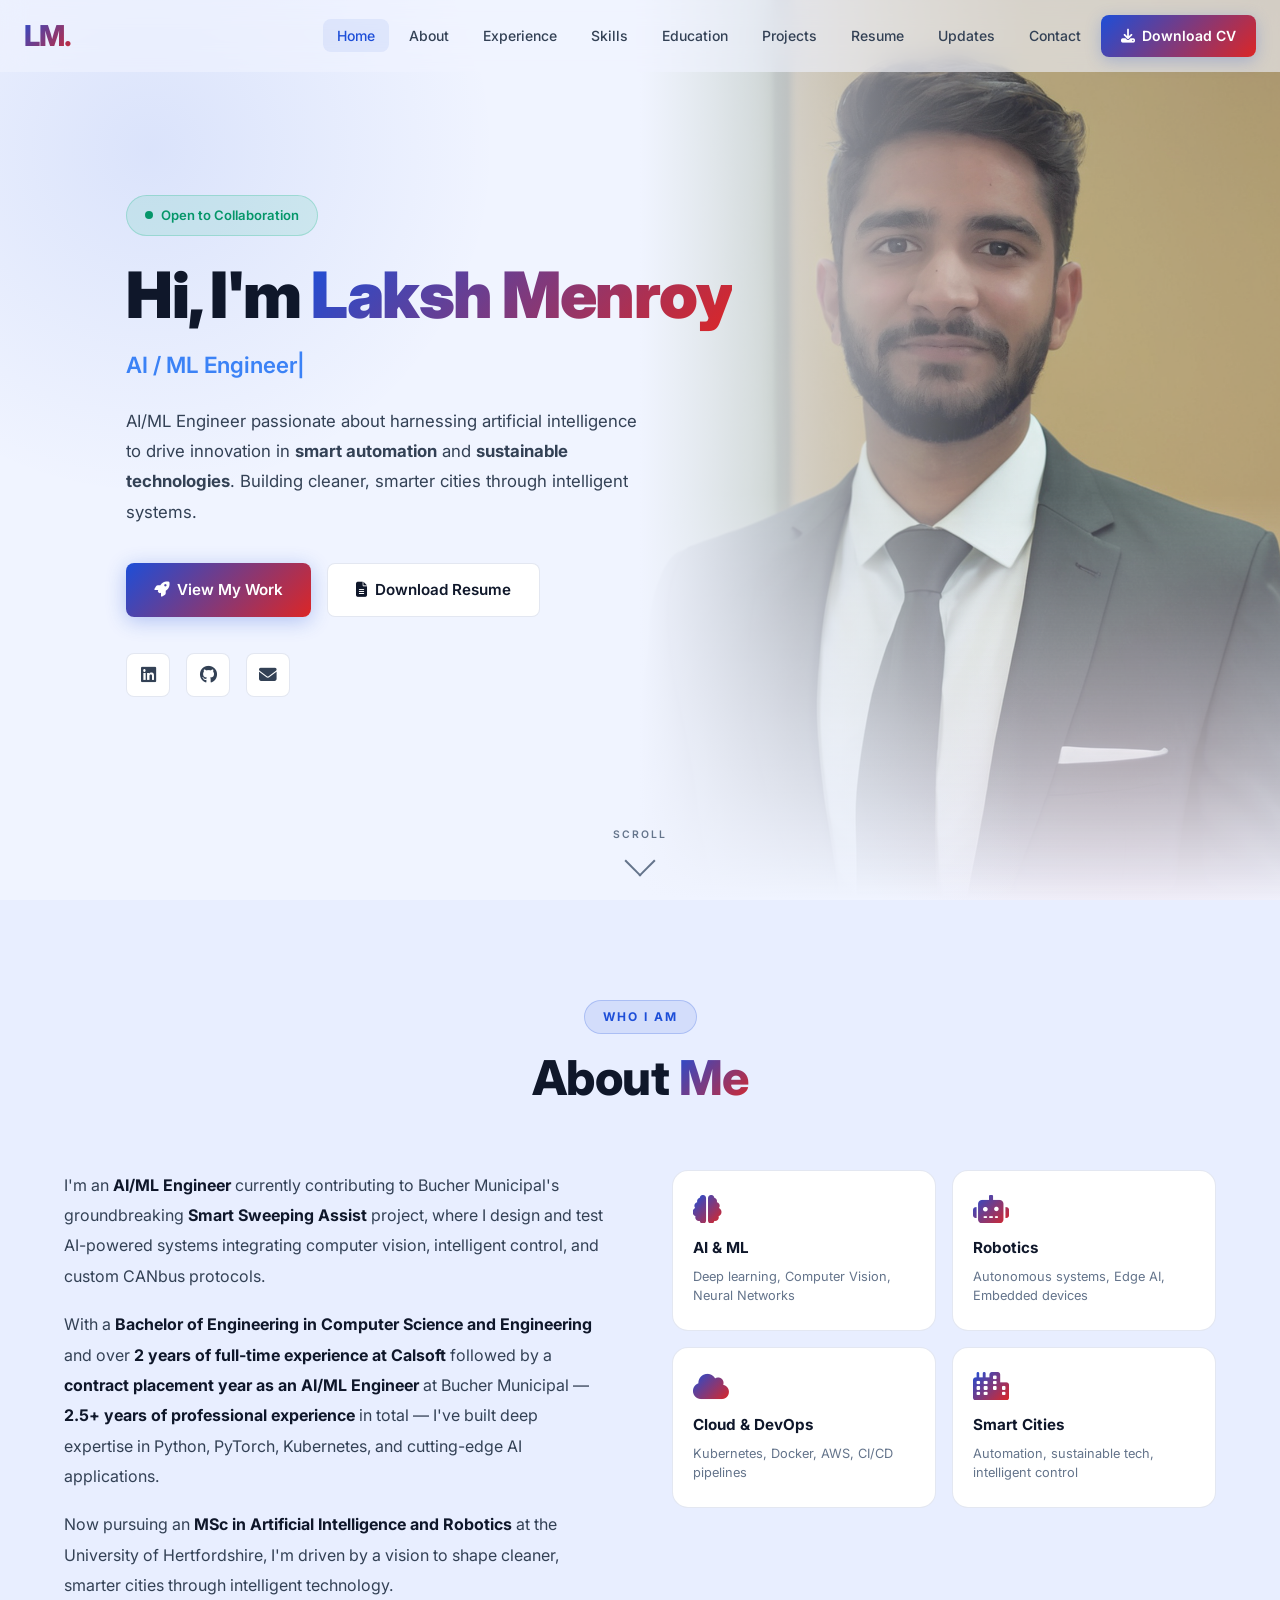
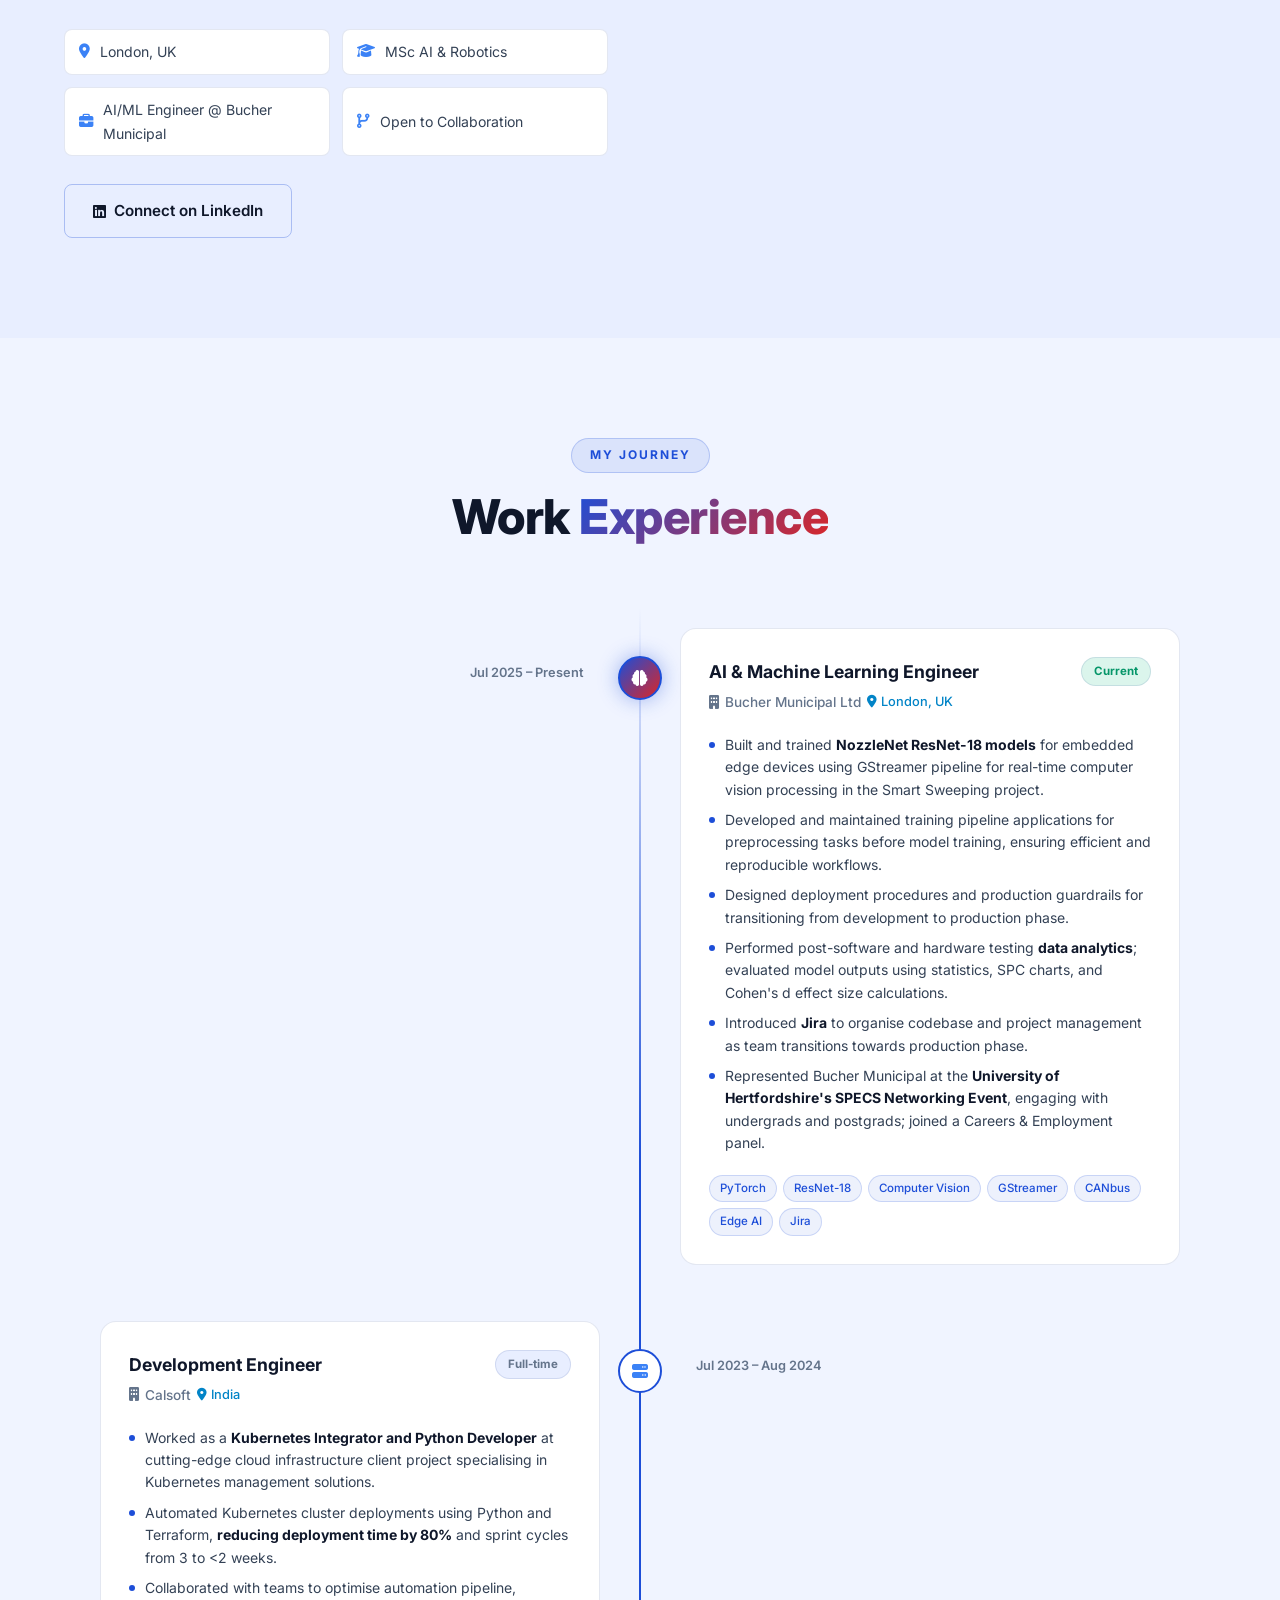
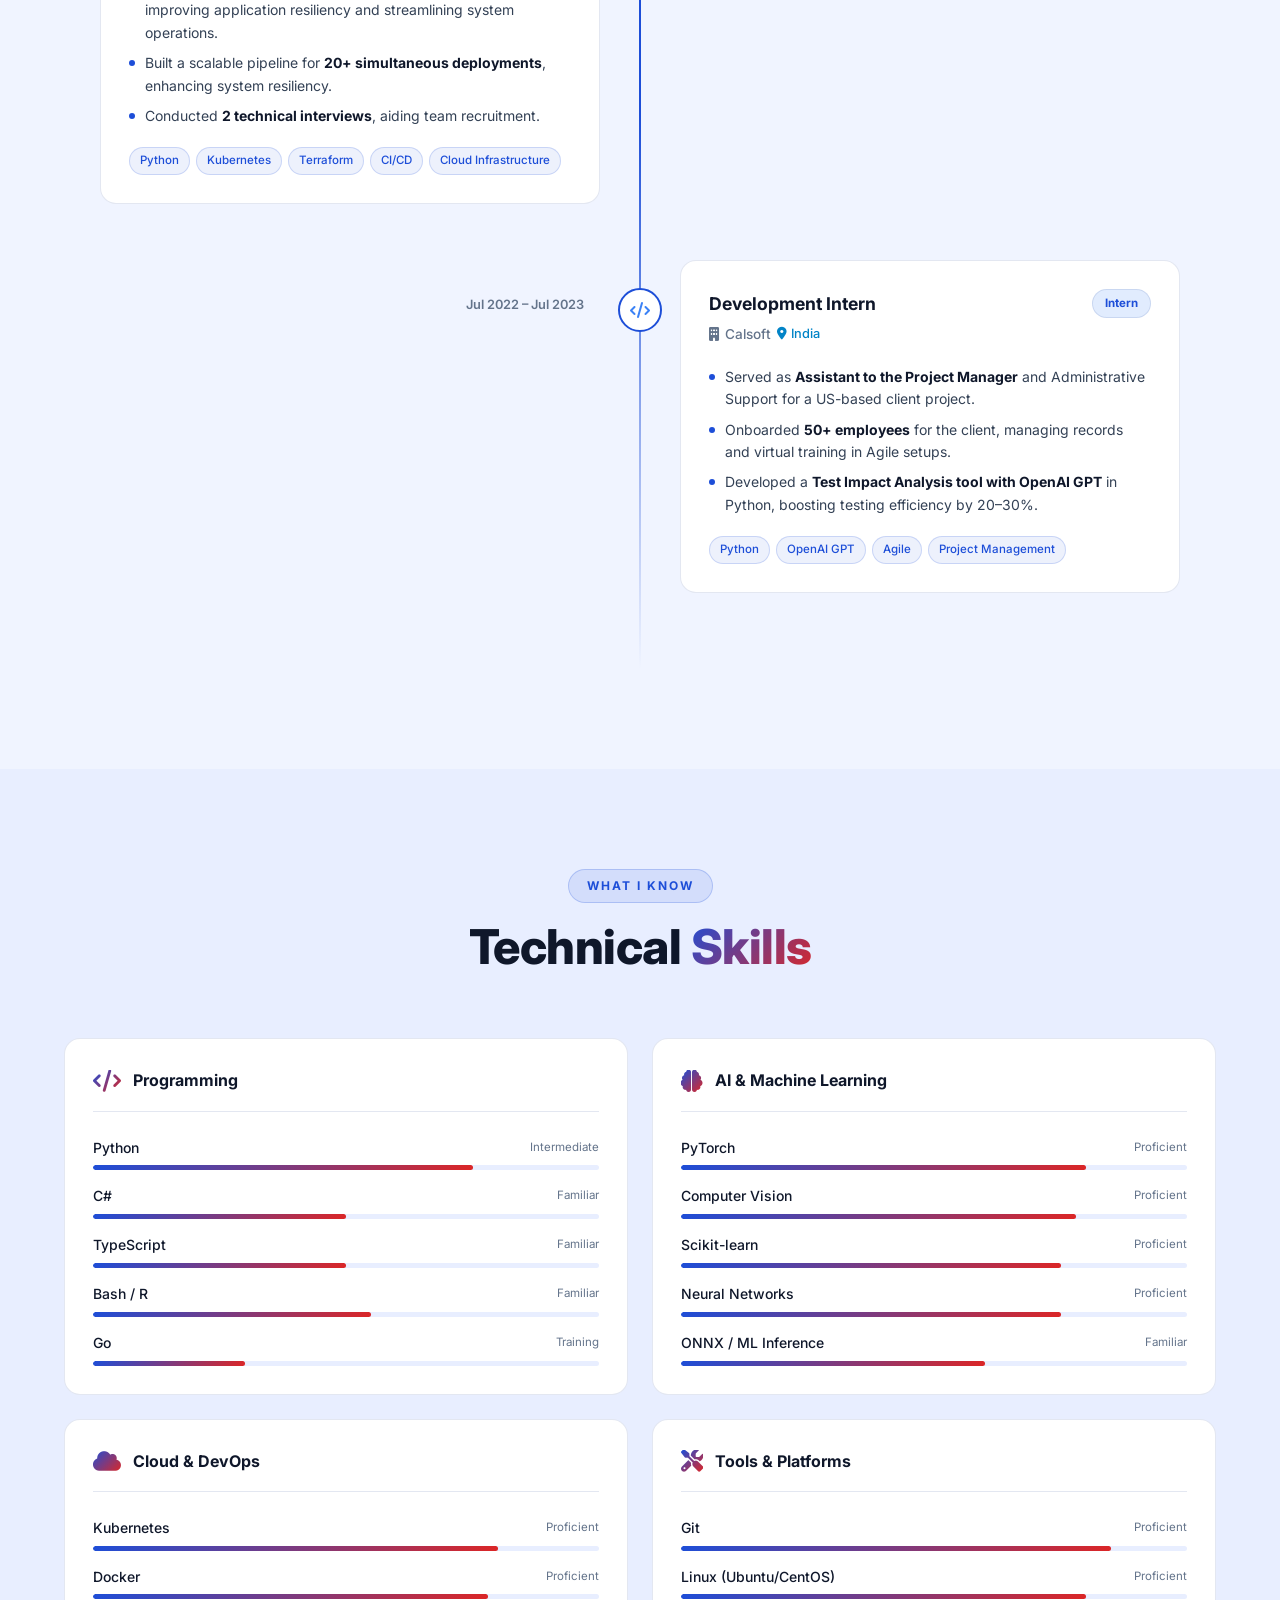
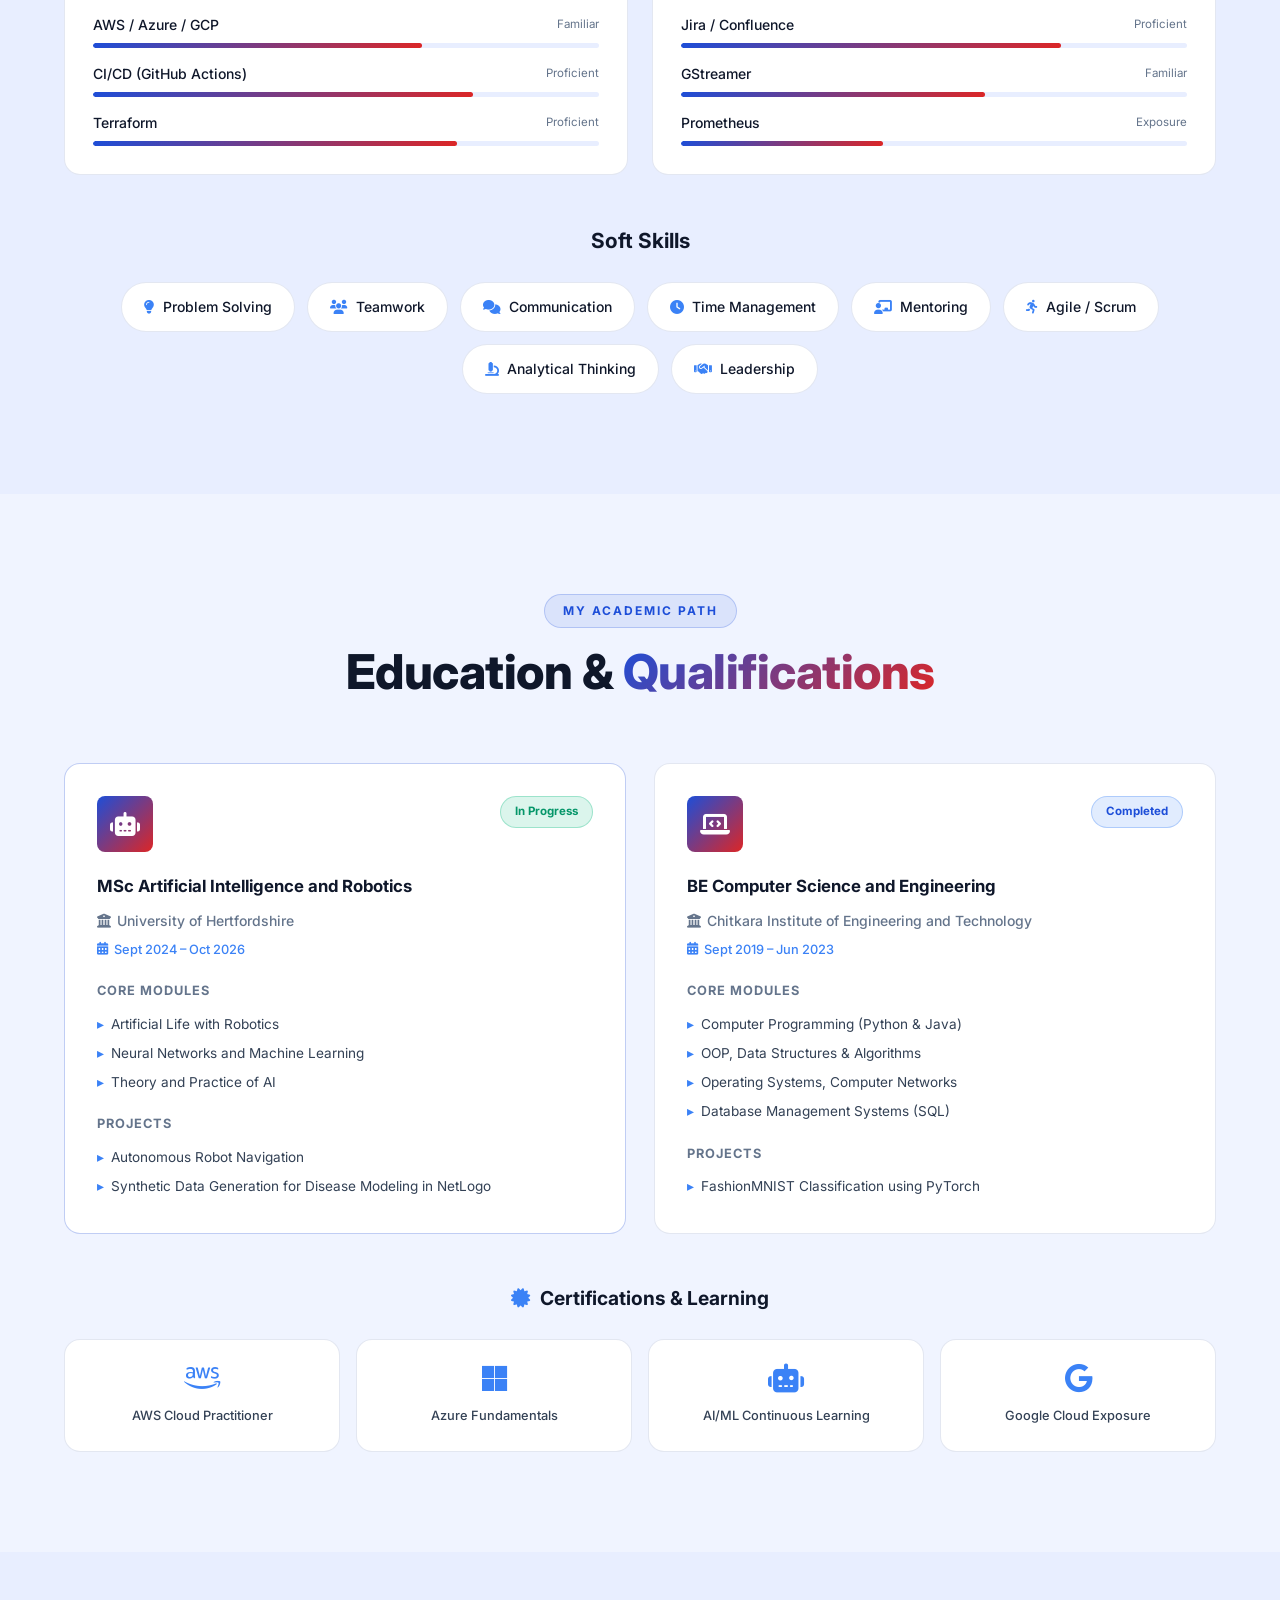
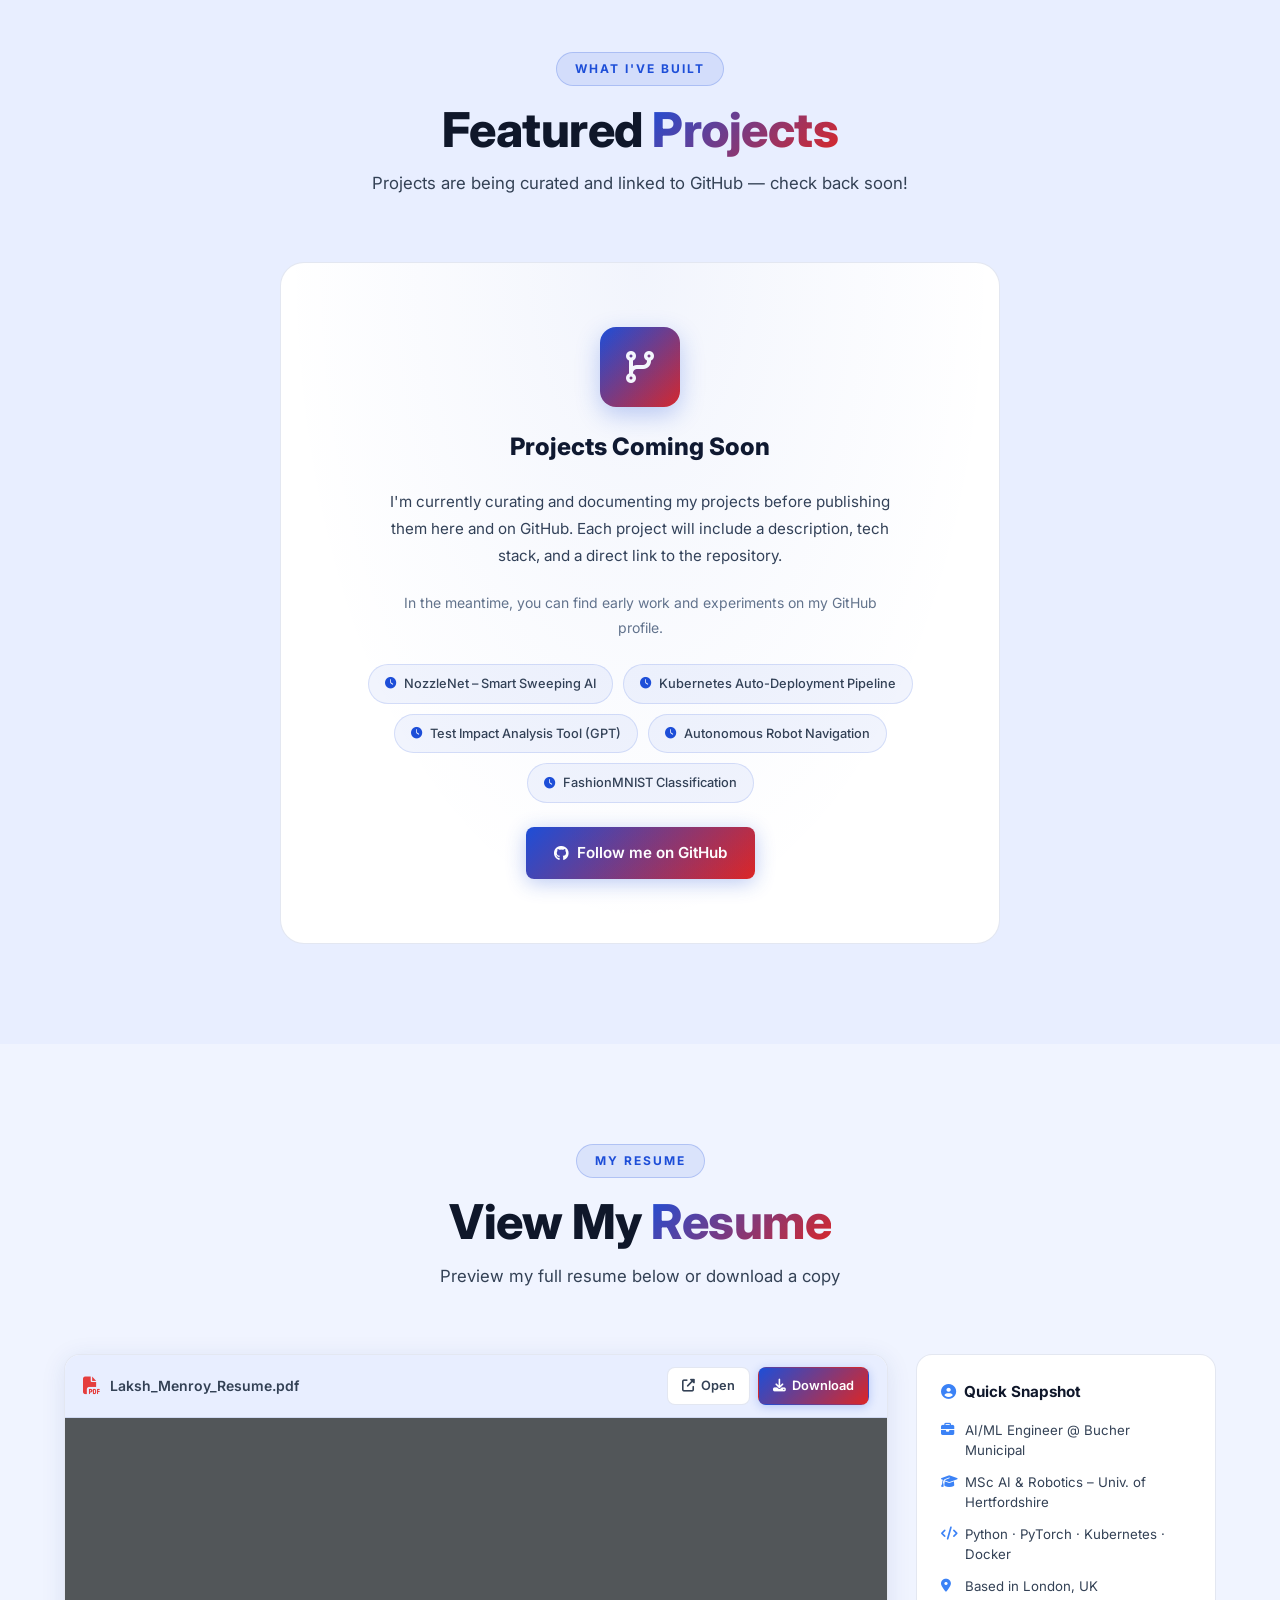
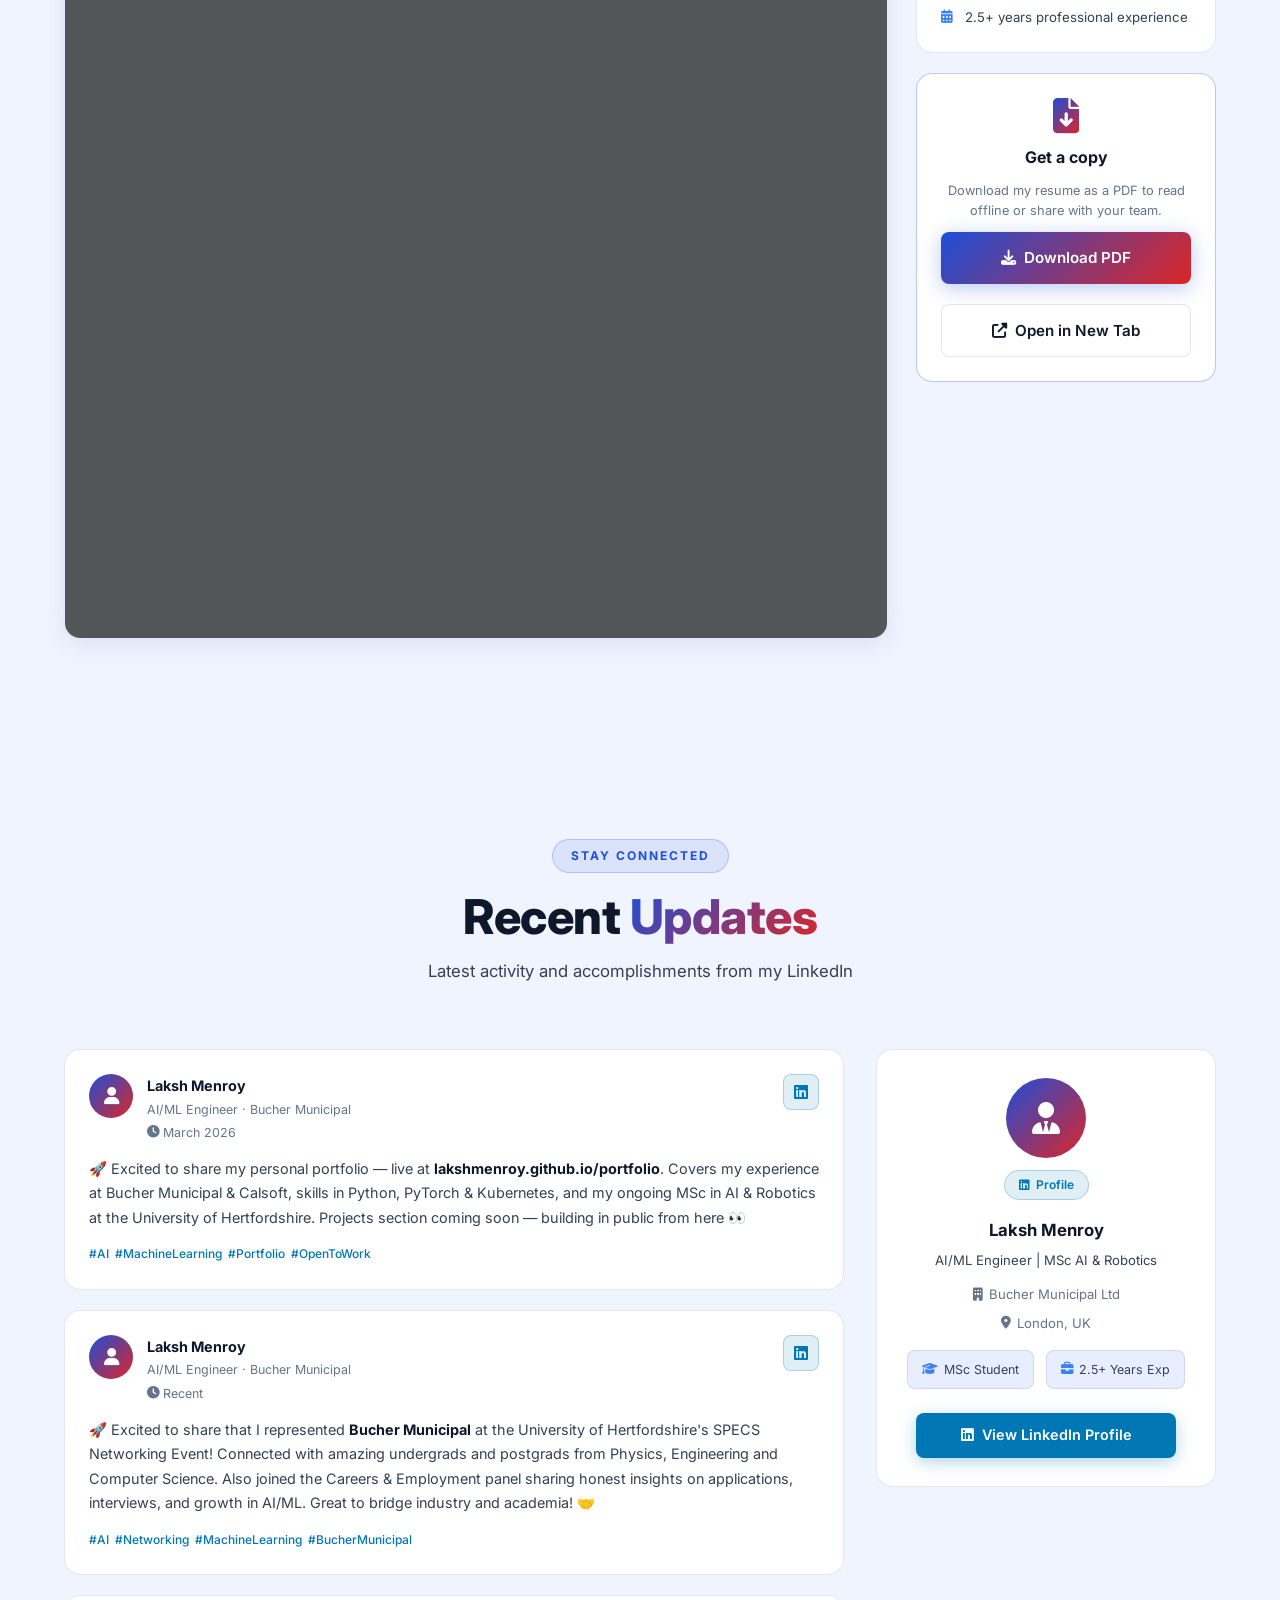
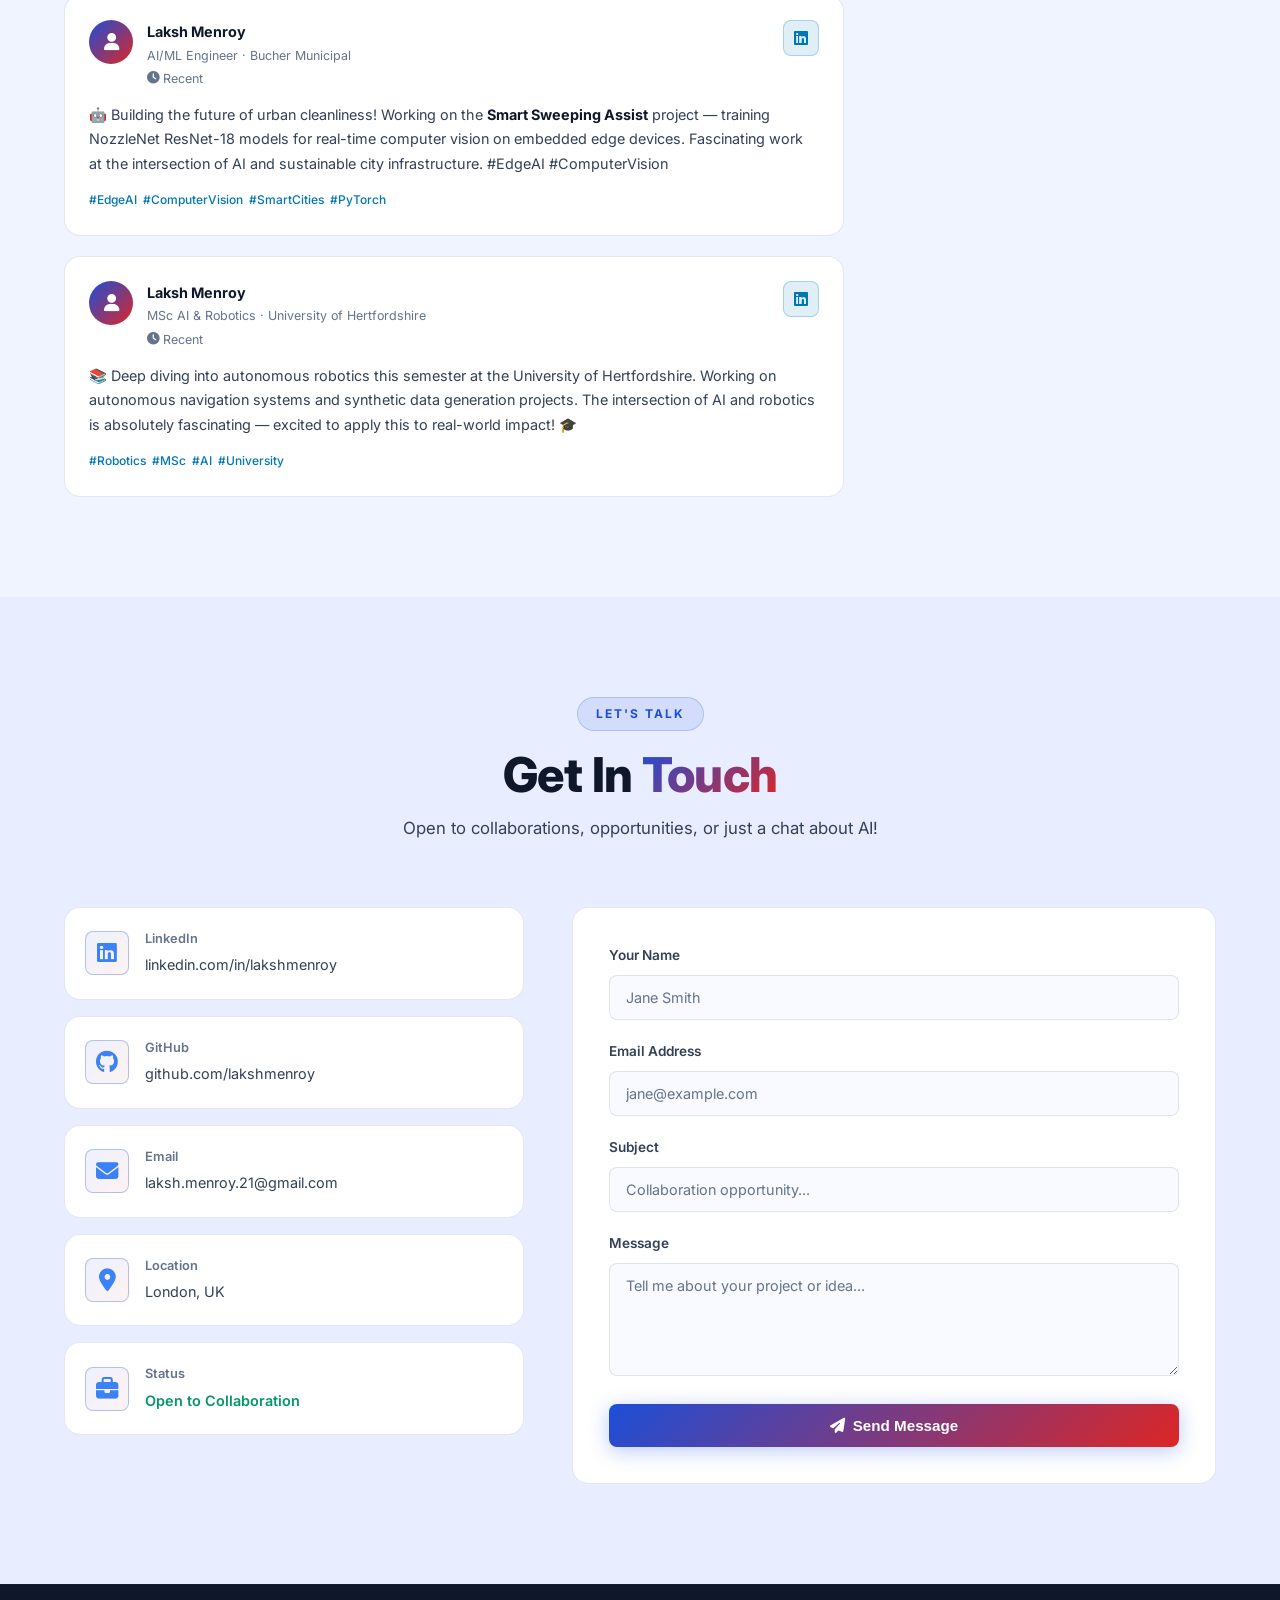
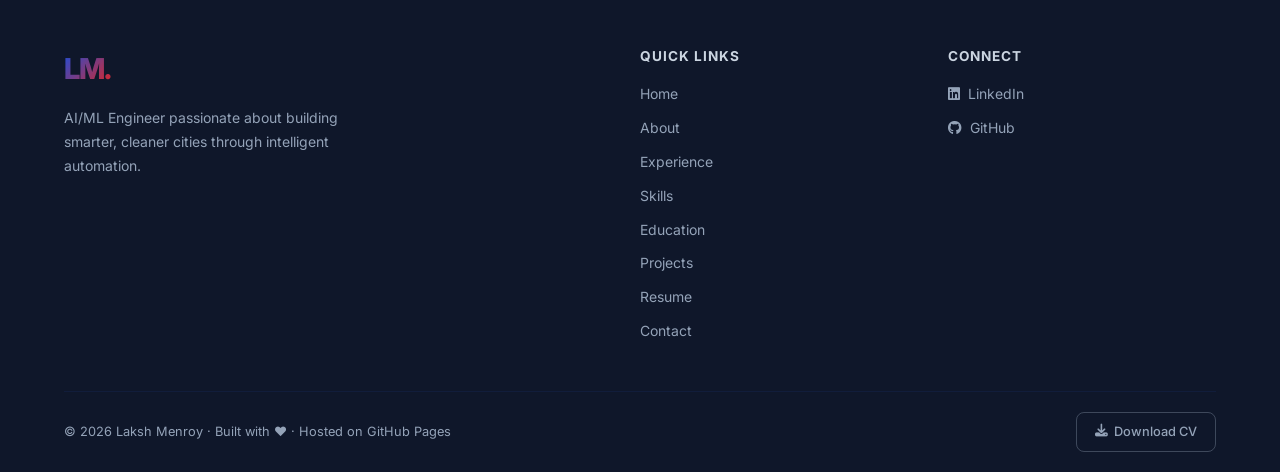
==== commit 2f0b3a32: "feat: add LinkedIn official profile badge widget to updates sidebar" ====
--- a/index.html
+++ b/index.html
@@ -596,17 +596,17 @@
               <div class="update-meta">
                 <strong>Laksh Menroy</strong>
                 <span>AI/ML Engineer · Bucher Municipal</span>
-                <span class="update-time"><i class="fas fa-clock"></i> Recent</span>
+                <span class="update-time"><i class="fas fa-clock"></i> March 2026</span>
               </div>
               <a href="https://www.linkedin.com/in/lakshmenroy/" target="_blank" class="linkedin-icon-btn">
                 <i class="fab fa-linkedin"></i>
               </a>
             </div>
             <div class="update-body">
-              <p>🚀 Excited to share that I represented <strong>Bucher Municipal</strong> at the University of Hertfordshire's SPECS Networking Event! Connected with amazing undergrads and postgrads from Physics, Engineering and Computer Science. Also joined the Careers & Employment panel sharing honest insights on applications, interviews, and growth in AI/ML. Great to bridge industry and academia! 🤝</p>
+              <p>🚀 Excited to share my personal portfolio — live at <strong>lakshmenroy.github.io/portfolio</strong>. Covers my experience at Bucher Municipal &amp; Calsoft, skills in Python, PyTorch &amp; Kubernetes, and my ongoing MSc in AI &amp; Robotics at the University of Hertfordshire. Projects section coming soon — building in public from here 👀</p>
             </div>
             <div class="update-tags">
-              <span>#AI</span><span>#Networking</span><span>#MachineLearning</span><span>#BucherMunicipal</span>
+              <span>#AI</span><span>#MachineLearning</span><span>#Portfolio</span><span>#OpenToWork</span>
             </div>
           </div>
 
@@ -623,6 +623,26 @@
               </a>
             </div>
             <div class="update-body">
+              <p>🚀 Excited to share that I represented <strong>Bucher Municipal</strong> at the University of Hertfordshire's SPECS Networking Event! Connected with amazing undergrads and postgrads from Physics, Engineering and Computer Science. Also joined the Careers & Employment panel sharing honest insights on applications, interviews, and growth in AI/ML. Great to bridge industry and academia! 🤝</p>
+            </div>
+            <div class="update-tags">
+              <span>#AI</span><span>#Networking</span><span>#MachineLearning</span><span>#BucherMunicipal</span>
+            </div>
+          </div>
+
+          <div class="update-card">
+            <div class="update-header">
+              <div class="update-avatar"><i class="fas fa-user"></i></div>
+              <div class="update-meta">
+                <strong>Laksh Menroy</strong>
+                <span>AI/ML Engineer · Bucher Municipal</span>
+                <span class="update-time"><i class="fas fa-clock"></i> Recent</span>
+              </div>
+              <a href="https://www.linkedin.com/in/lakshmenroy/" target="_blank" class="linkedin-icon-btn">
+                <i class="fab fa-linkedin"></i>
+              </a>
+            </div>
+            <div class="update-body">
               <p>🤖 Building the future of urban cleanliness! Working on the <strong>Smart Sweeping Assist</strong> project — training NozzleNet ResNet-18 models for real-time computer vision on embedded edge devices. Fascinating work at the intersection of AI and sustainable city infrastructure. #EdgeAI #ComputerVision</p>
             </div>
             <div class="update-tags">
@@ -670,13 +690,22 @@
               <span>2.5+ Years Exp</span>
             </div>
           </div>
-          <a href="https://www.linkedin.com/in/lakshmenroy/" target="_blank" class="btn btn-linkedin">
-            <i class="fab fa-linkedin"></i> Follow on LinkedIn
-          </a>
-          <p class="lp-note">
-            <i class="fas fa-info-circle"></i> 
-            <em>Live LinkedIn data requires OAuth integration. <a href="https://www.linkedin.com/in/lakshmenroy/" target="_blank">View full profile →</a></em>
-          </p>
+          <!-- LinkedIn official badge widget -->
+          <div class="lp-badge-wrap">
+            <script src="https://platform.linkedin.com/badges/js/profile.js" async defer type="text/javascript"></script>
+            <div class="badge-base LI-profile-badge"
+              data-locale="en_US"
+              data-size="medium"
+              data-theme="light"
+              data-type="VERTICAL"
+              data-vanity="lakshmenroy"
+              data-version="v1">
+              <!-- fallback if script blocked -->
+              <a href="https://www.linkedin.com/in/lakshmenroy/" target="_blank" class="btn btn-linkedin" style="margin-top:8px">
+                <i class="fab fa-linkedin"></i> View LinkedIn Profile
+              </a>
+            </div>
+          </div>
         </div>
       </div>
     </div>
--- a/css/style.css
+++ b/css/style.css
@@ -337,11 +337,12 @@
   display: flex;
   flex-direction: column;
   justify-content: center;
-  max-width: 680px;
-  margin: 0 auto 0 8%;
-  width: 100%;
+  /* left half — give the photo the right 50% */
+  width: 54%;
+  max-width: 760px;
+  margin: 0 0 0 8%;
   position: relative;
-  z-index: 1;
+  z-index: 2;           /* above the photo layer */
 }
 
 .hero-tag {
@@ -442,11 +443,25 @@
   position: absolute;
   top: 0;
   right: 0;
-  width: 52%;
+  width: 50%;
   height: 100%;
-  z-index: 0;
+  z-index: 1;           /* above ::before/::after blobs, below text (z-index:2) */
   pointer-events: none;
   overflow: hidden;
+}
+
+.hero-bg-photo::after {
+  /* overlay that fades the left edge into the page background */
+  content: '';
+  position: absolute;
+  inset: 0;
+  background: linear-gradient(
+    to right,
+    var(--bg-primary) 0%,
+    rgba(240,244,255,0.55) 28%,
+    transparent 60%
+  );
+  z-index: 2;
 }
 
 .hero-bg-photo img {
@@ -455,19 +470,13 @@
   object-fit: cover;
   object-position: top center;
   display: block;
-  /* fade: transparent on left, opaque in centre, fades to bg at bottom */
-  -webkit-mask-image:
-    linear-gradient(to right,  transparent 0%, rgba(0,0,0,0.6) 30%, rgba(0,0,0,0.85) 60%, rgba(0,0,0,0.5) 100%),
-    linear-gradient(to bottom, rgba(0,0,0,1) 50%, transparent 100%);
-  -webkit-mask-composite: source-in;
-  mask-image:
-    linear-gradient(to right,  transparent 0%, rgba(0,0,0,0.6) 30%, rgba(0,0,0,0.85) 60%, rgba(0,0,0,0.5) 100%),
-    linear-gradient(to bottom, rgba(0,0,0,1) 50%, transparent 100%);
-  mask-composite: intersect;
-  /* also tint/blend with page bg colour */
-  mix-blend-mode: luminosity;
-  opacity: 0.55;
-  filter: contrast(1.05) brightness(0.95);
+  position: relative;
+  z-index: 1;
+  /* fade bottom into background */
+  -webkit-mask-image: linear-gradient(to bottom, black 55%, transparent 100%);
+  mask-image:          linear-gradient(to bottom, black 55%, transparent 100%);
+  opacity: 0.82;
+  filter: contrast(1.02) brightness(0.98) saturate(0.92);
 }
 
 /* hero is now single-column on the left – right side is just the bg photo */
@@ -1778,14 +1787,37 @@
 
 .lp-stat i { color: var(--accent-light); }
 
-.lp-note {
-  font-size: 0.72rem;
-  color: var(--text-muted);
-  margin-top: 14px;
-  line-height: 1.5;
-}
-
-.lp-note a { color: var(--accent-light); text-decoration: underline; }
+/* LinkedIn official badge widget container */
+.lp-badge-wrap {
+  margin-top: 16px;
+  width: 100%;
+  display: flex;
+  justify-content: center;
+}
+
+/* Make the badge iframe/widget responsive inside the card */
+.lp-badge-wrap .badge-base {
+  width: 100% !important;
+  max-width: 260px;
+}
+
+/* Fallback button (shown if LinkedIn script is blocked) */
+.lp-badge-wrap .btn-linkedin {
+  display: inline-flex;
+  align-items: center;
+  gap: 8px;
+  padding: 10px 20px;
+  background: #0077b5;
+  color: white;
+  border-radius: var(--radius-sm);
+  font-weight: 600;
+  font-size: 0.9rem;
+  transition: var(--transition);
+}
+.lp-badge-wrap .btn-linkedin:hover {
+  background: #005885;
+  transform: translateY(-2px);
+}
 
 /* =========================================
    CONTACT SECTION
@@ -2022,8 +2054,9 @@
    RESPONSIVE – TABLET
    ========================================= */
 @media (max-width: 1024px) {
-  .hero { margin: 0 auto; max-width: 100%; padding-left: 40px; padding-right: 40px; }
-  .hero-bg-photo { width: 45%; opacity: 0.35; }
+  .hero { width: 60%; margin: 0 0 0 5%; padding-left: 32px; padding-right: 24px; }
+  .hero-bg-photo { width: 48%; }
+  .hero-bg-photo img { opacity: 0.75; }
   .about-grid { grid-template-columns: 1fr; gap: 40px; }
   .about-highlights { grid-template-columns: 1fr 1fr; }
   .skills-grid { grid-template-columns: 1fr; }
@@ -2077,8 +2110,18 @@
   .nav-resume-btn { margin-top: 8px; justify-content: center; }
   .hamburger { display: flex; }
 
-  .hero { padding: 0 24px 80px; padding-top: calc(var(--nav-height) + 20px); min-height: 100svh; }
-  .hero-bg-photo { width: 100%; opacity: 0.18; }
+  .hero { padding: 0 24px 80px; padding-top: calc(var(--nav-height) + 20px); min-height: 100svh; width: 100%; margin: 0; }
+  .hero-bg-photo { width: 100%; z-index: 1; }
+  .hero-bg-photo::after {
+    /* on mobile cover the whole width with a stronger gradient so text is legible */
+    background: linear-gradient(
+      to right,
+      rgba(240,244,255,0.92) 0%,
+      rgba(240,244,255,0.85) 55%,
+      rgba(240,244,255,0.75) 100%
+    );
+  }
+  .hero-bg-photo img { opacity: 0.28; }
   .hero-title { font-size: 2.2rem; letter-spacing: -1px; }
 
   .section { padding: 64px 0; }
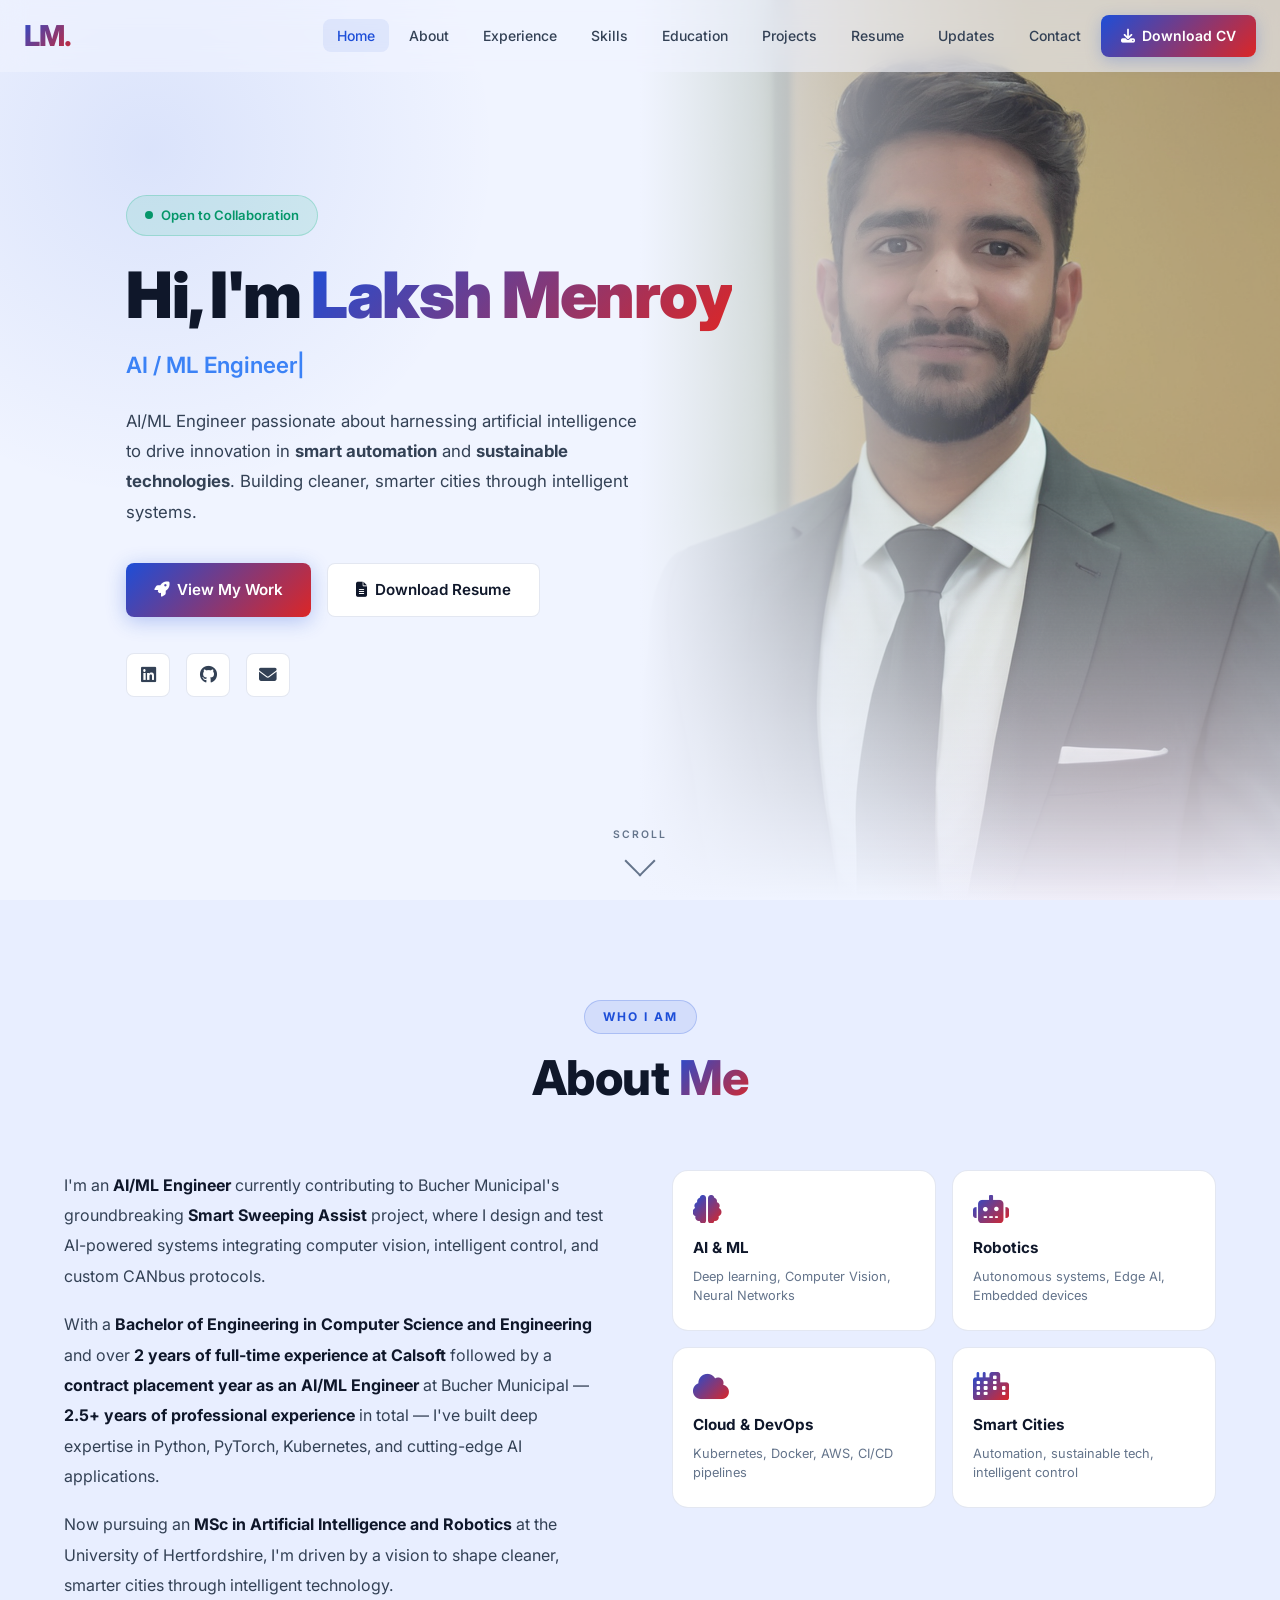
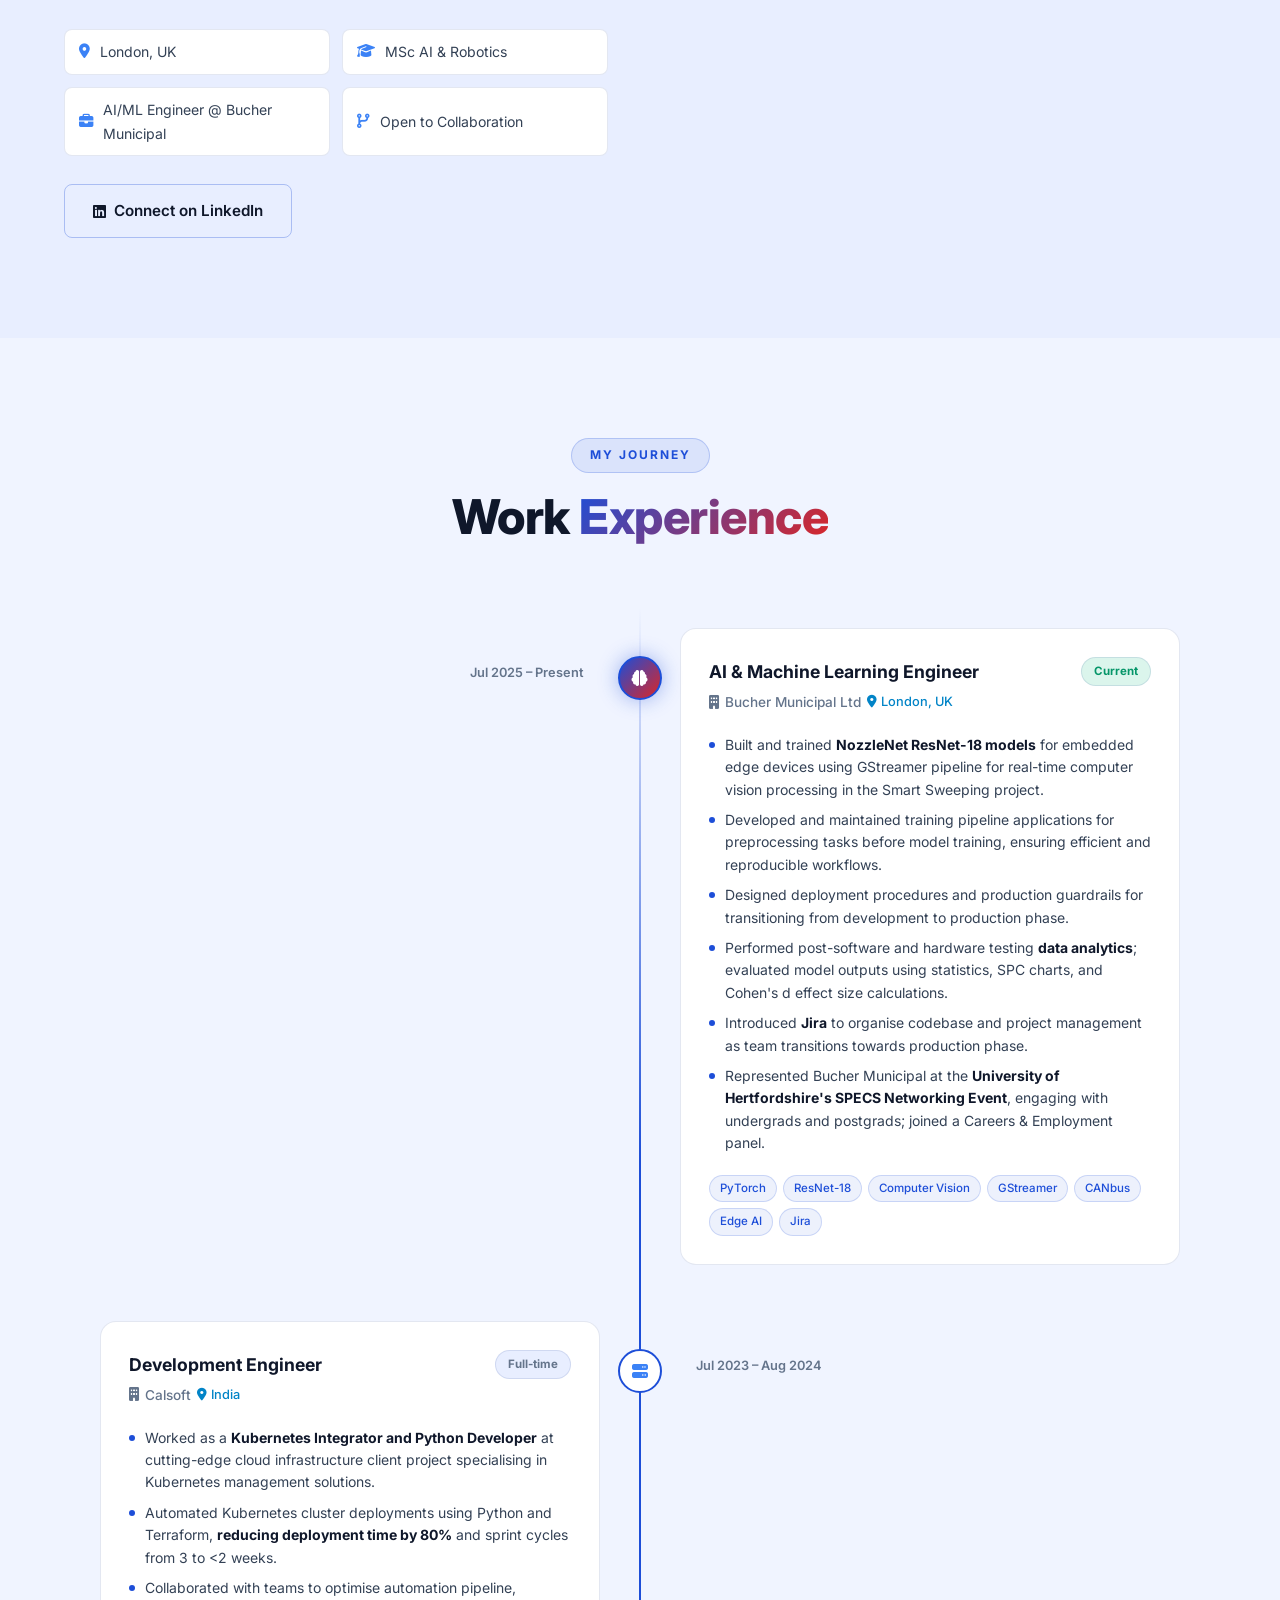
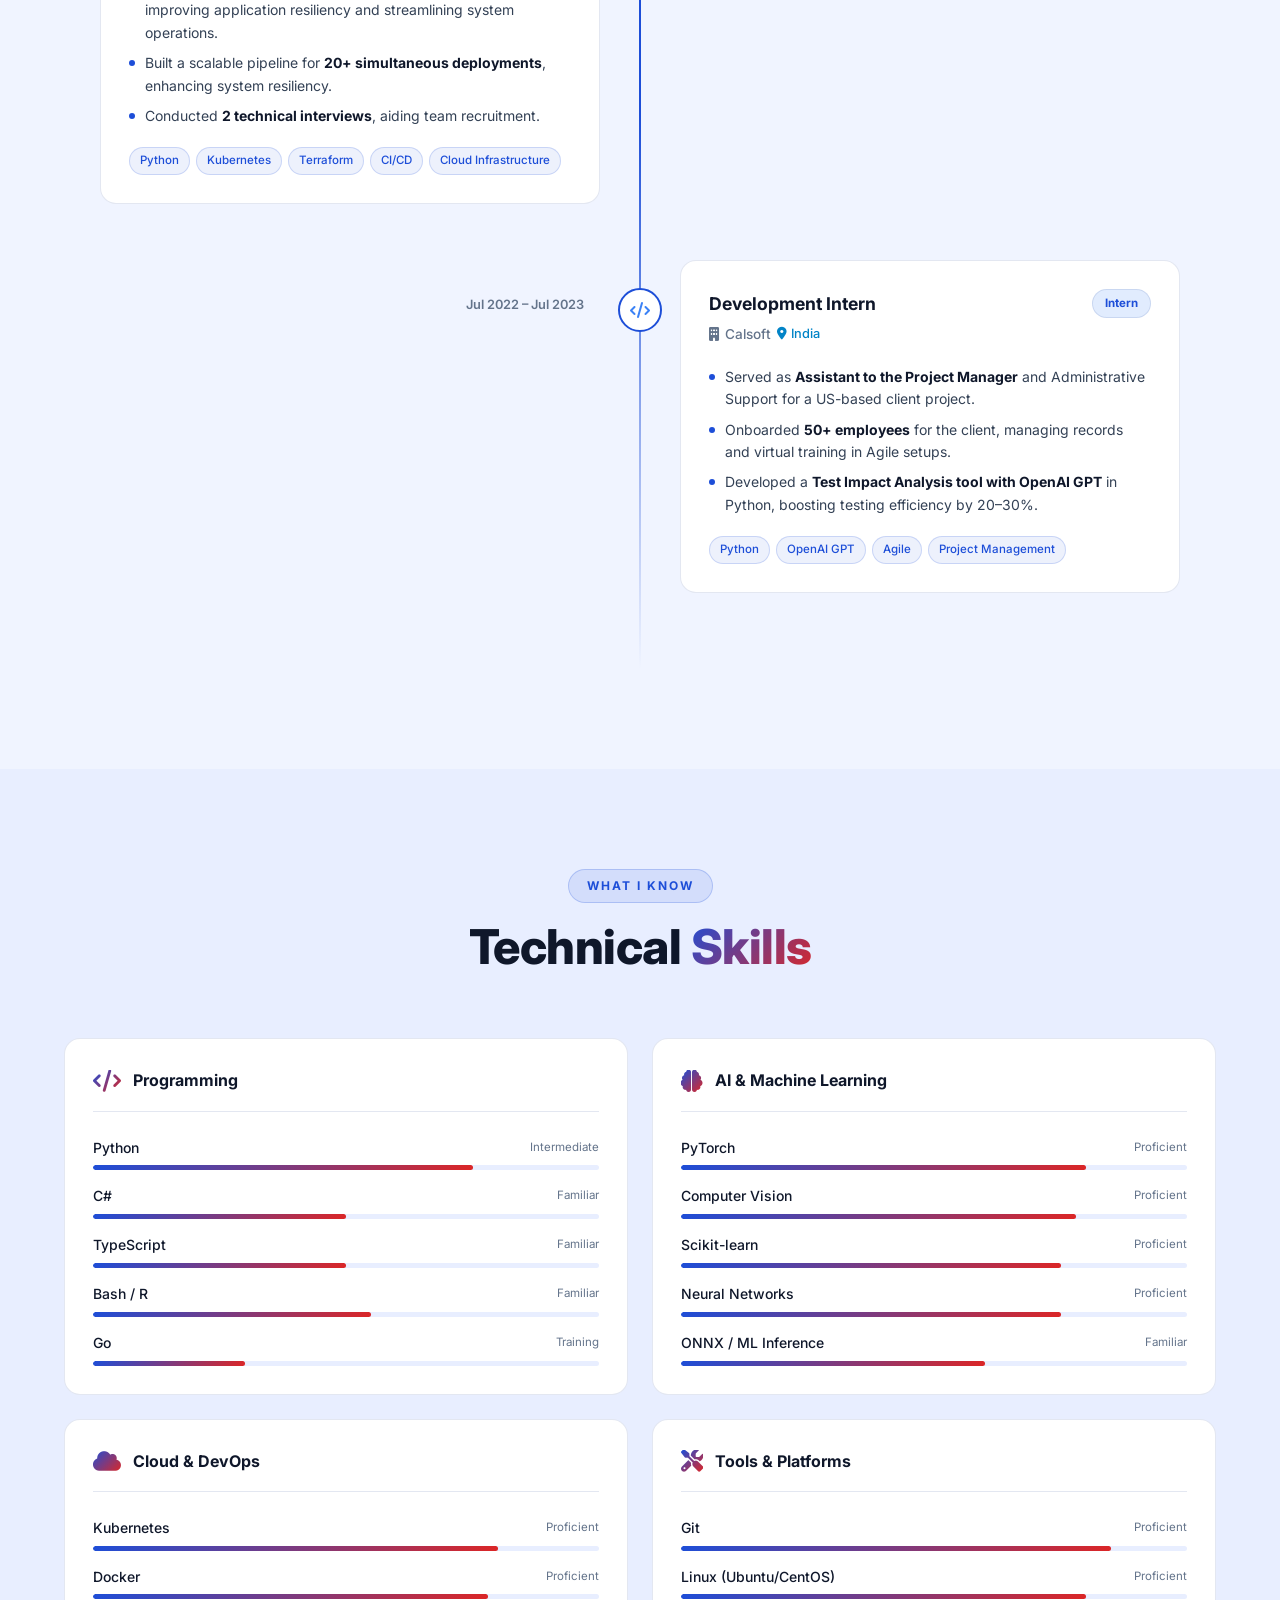
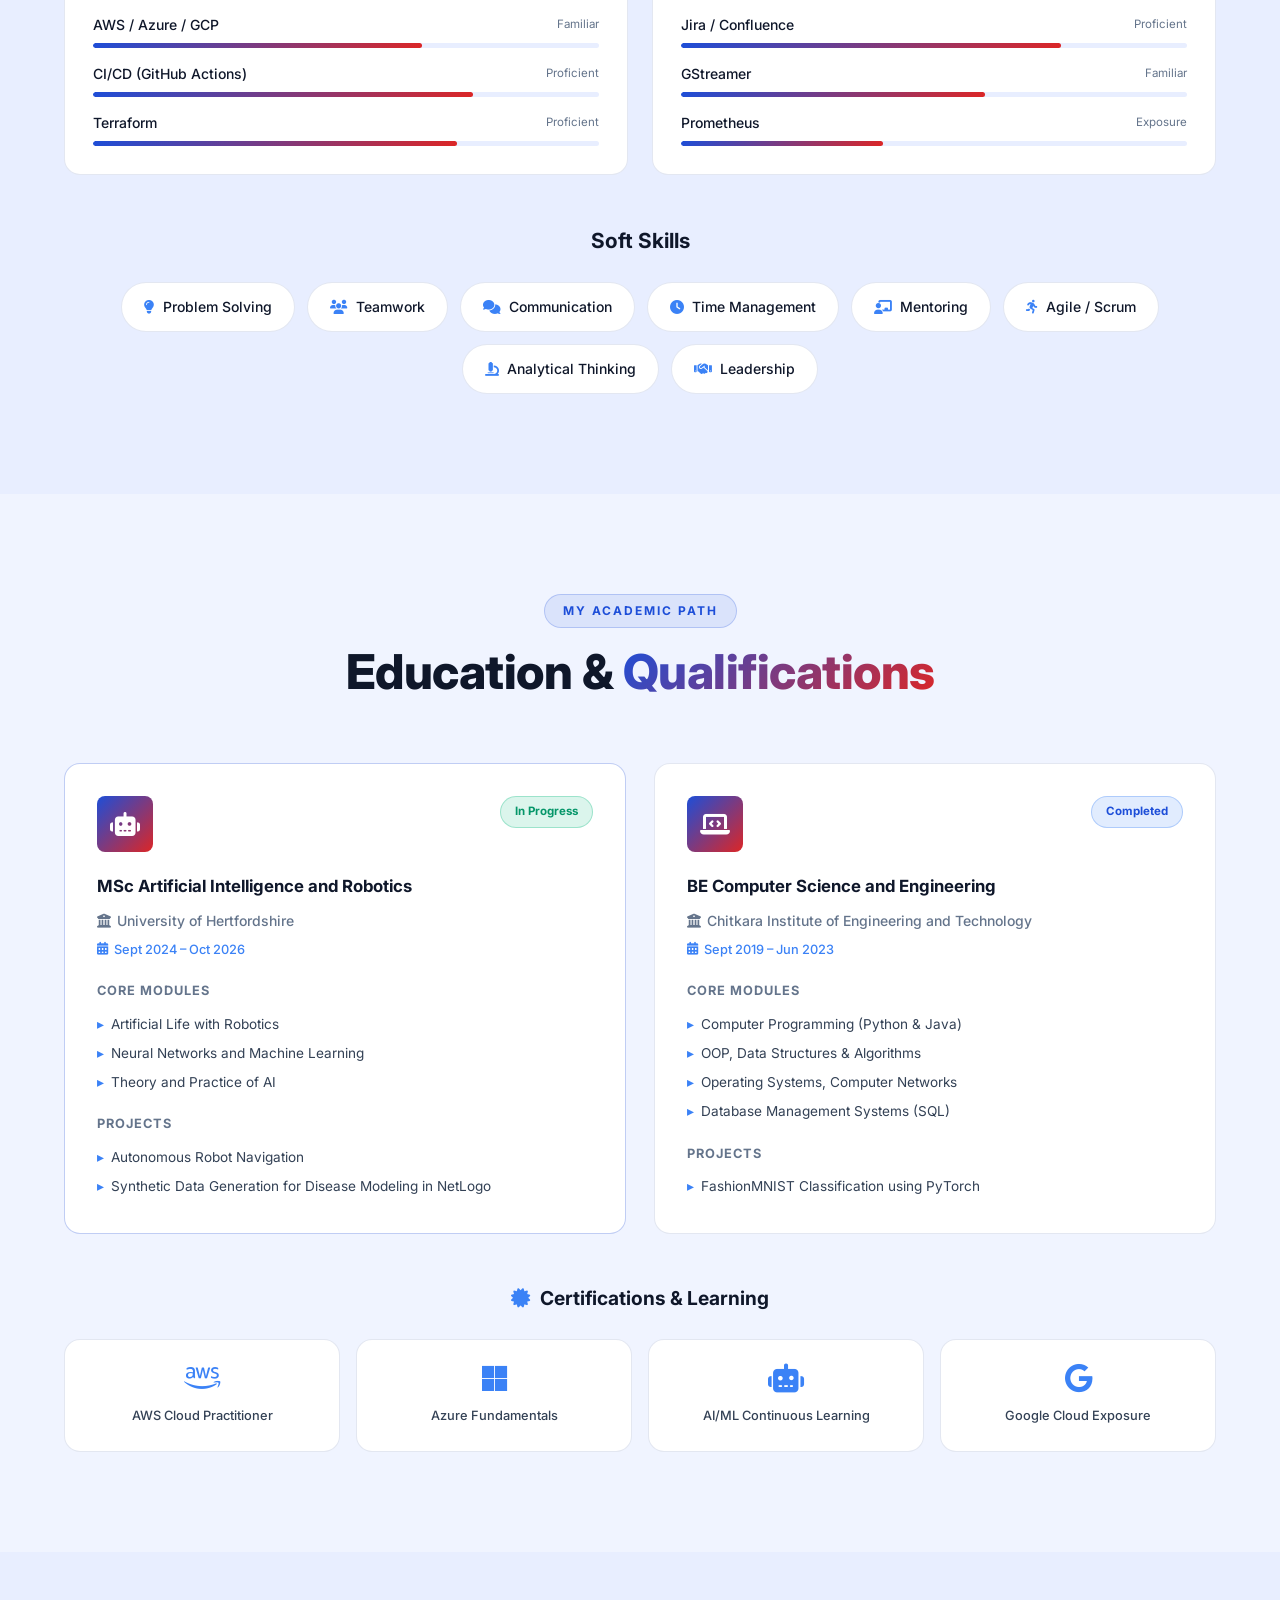
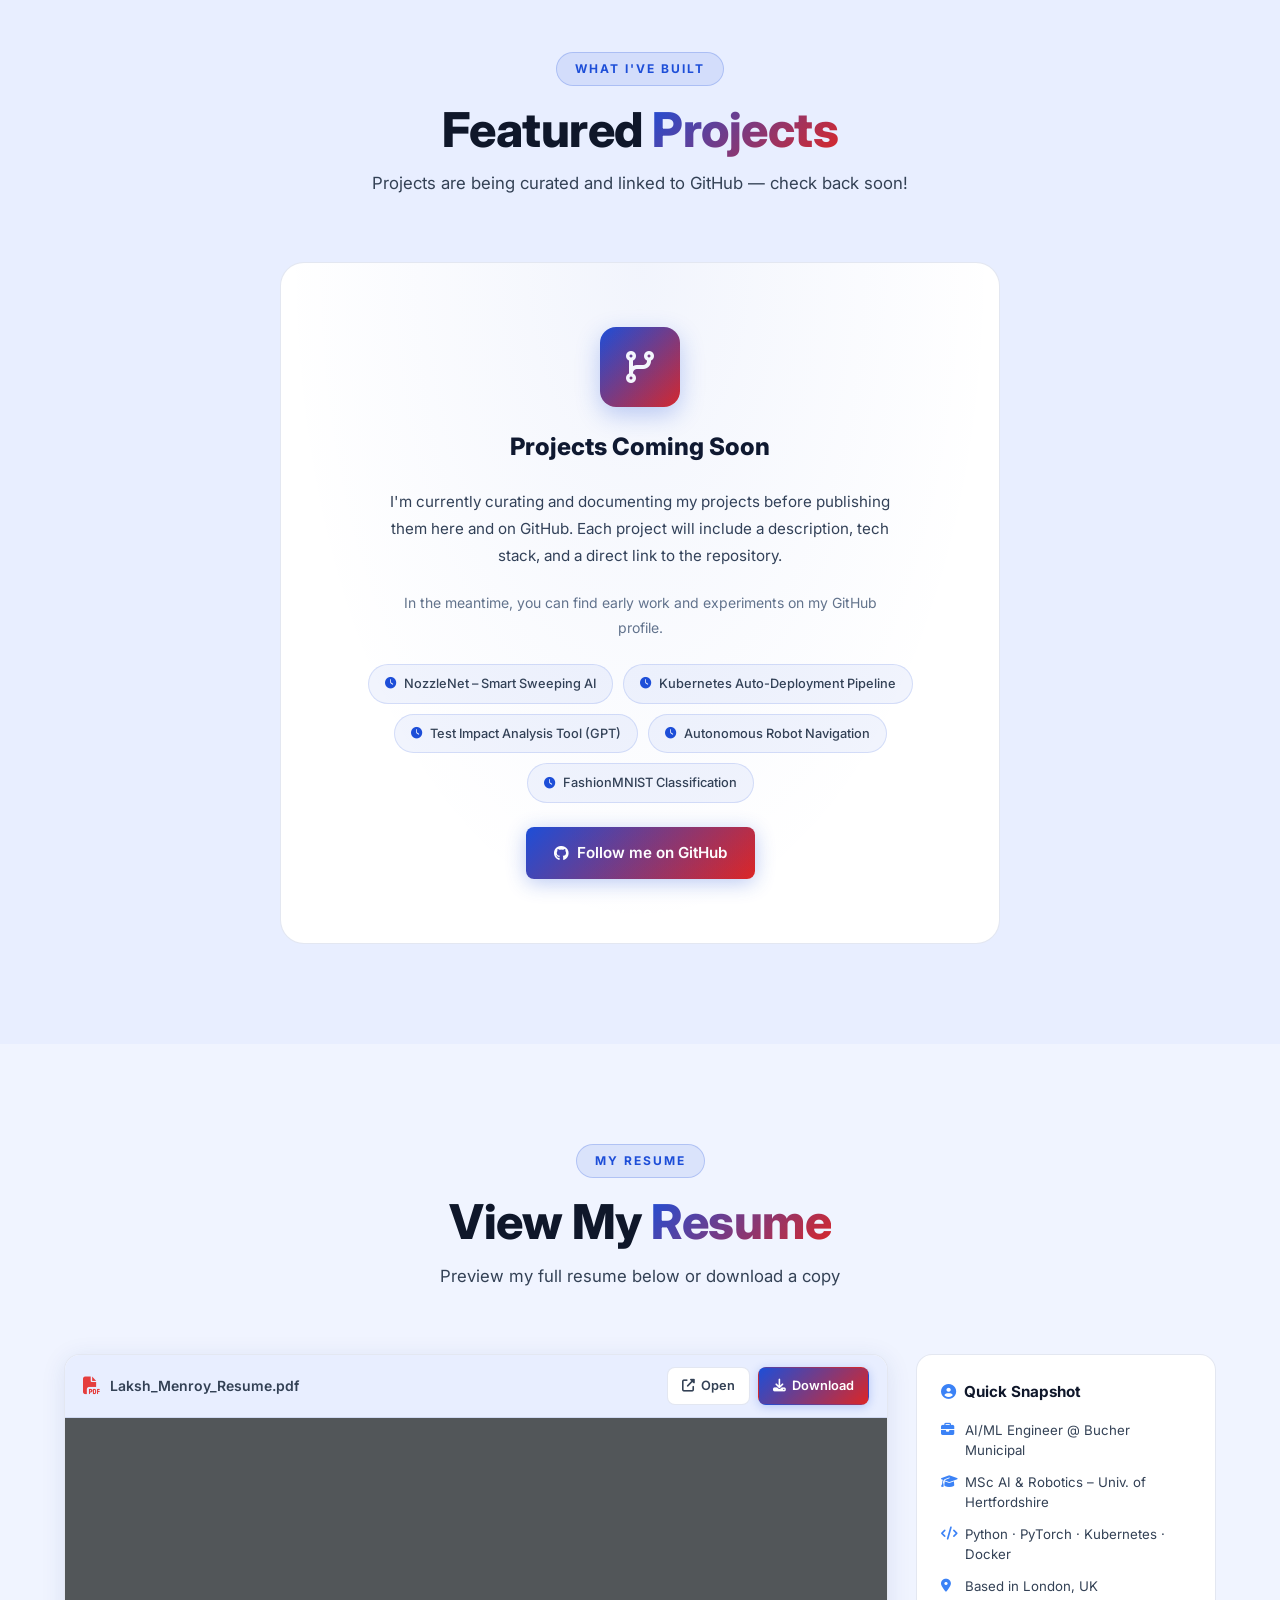
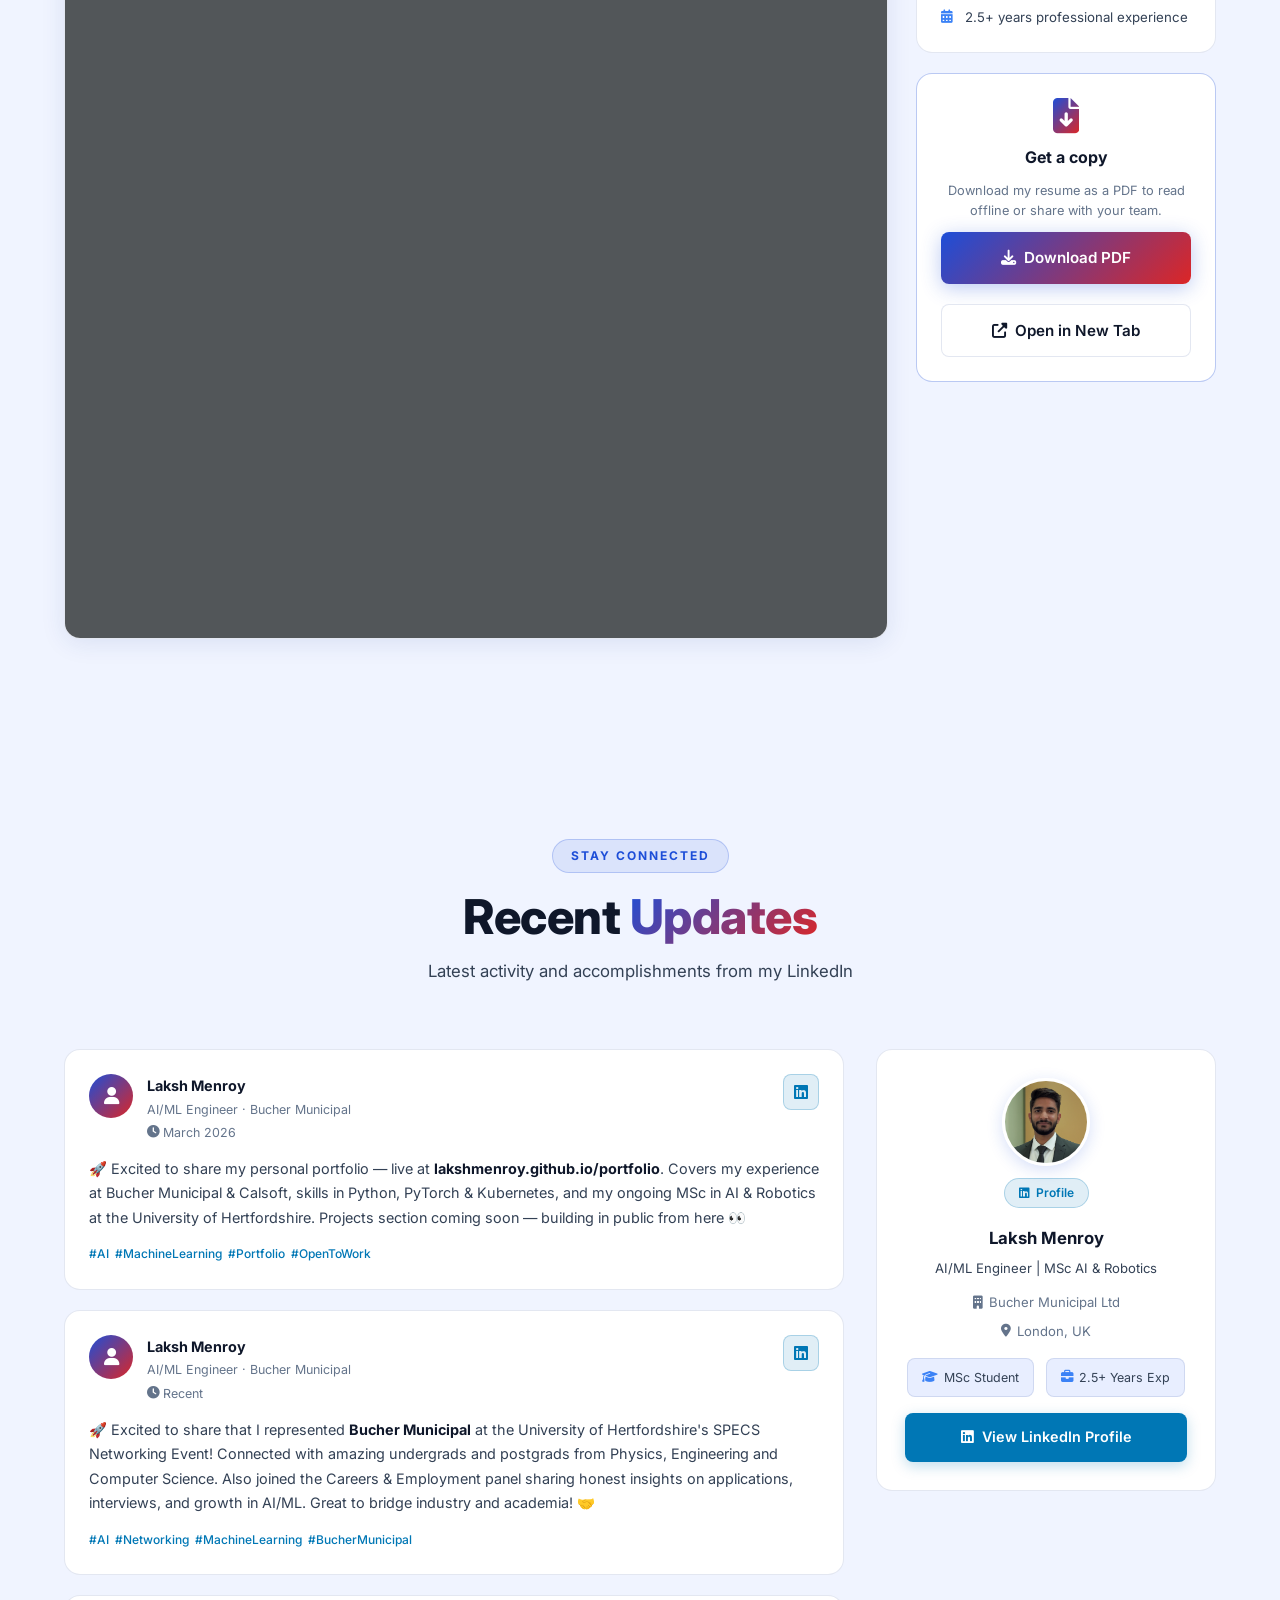
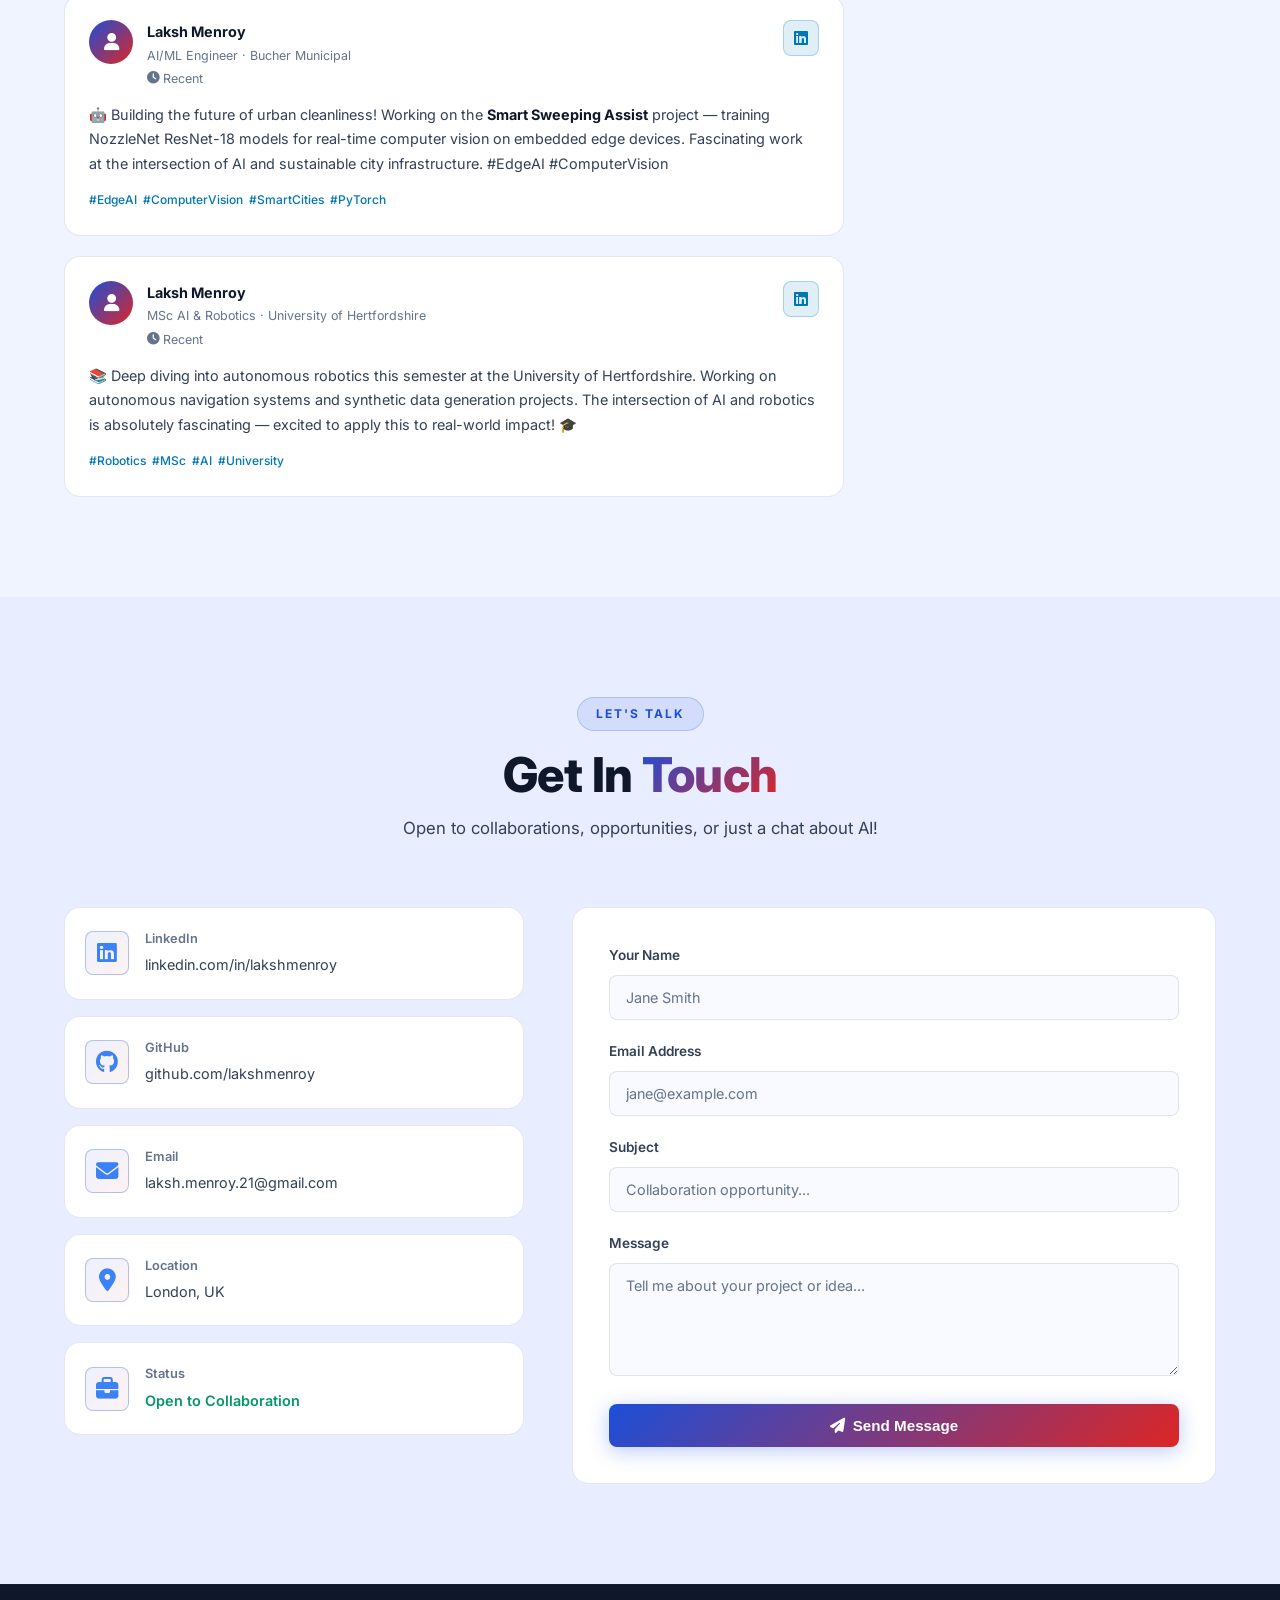
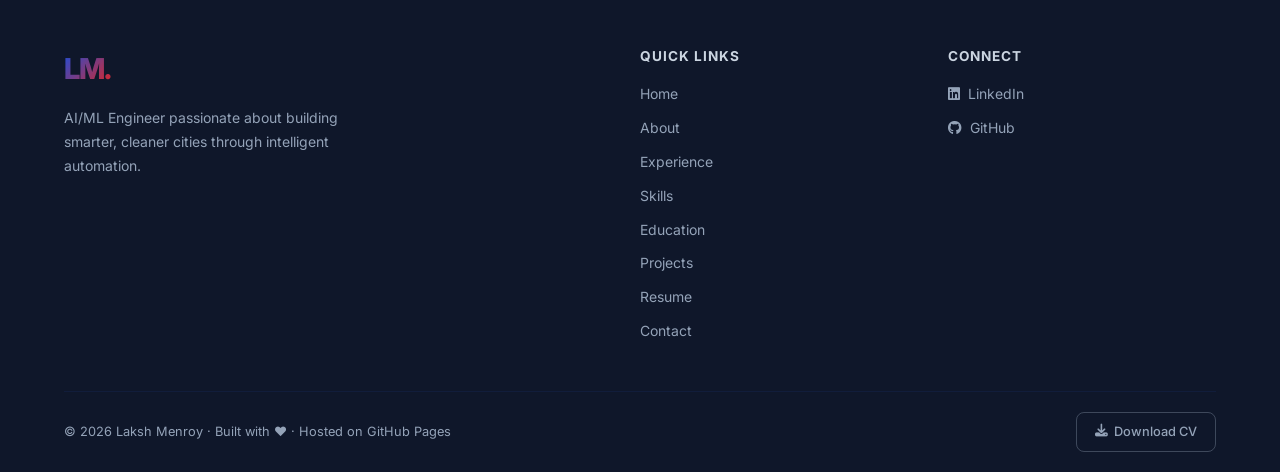
==== commit 652fd932: "fix: replace LinkedIn widget with real photo in sidebar card" ====
--- a/index.html
+++ b/index.html
@@ -673,7 +673,9 @@
 
         <div class="linkedin-profile-card">
           <div class="lp-card-top">
-            <div class="lp-avatar"><i class="fas fa-user-tie"></i></div>
+            <div class="lp-avatar-photo">
+              <img src="assets/image-6.png" alt="Laksh Menroy" />
+            </div>
             <div class="lp-badge"><i class="fab fa-linkedin"></i> Profile</div>
           </div>
           <h3>Laksh Menroy</h3>
@@ -690,22 +692,9 @@
               <span>2.5+ Years Exp</span>
             </div>
           </div>
-          <!-- LinkedIn official badge widget -->
-          <div class="lp-badge-wrap">
-            <script src="https://platform.linkedin.com/badges/js/profile.js" async defer type="text/javascript"></script>
-            <div class="badge-base LI-profile-badge"
-              data-locale="en_US"
-              data-size="medium"
-              data-theme="light"
-              data-type="VERTICAL"
-              data-vanity="lakshmenroy"
-              data-version="v1">
-              <!-- fallback if script blocked -->
-              <a href="https://www.linkedin.com/in/lakshmenroy/" target="_blank" class="btn btn-linkedin" style="margin-top:8px">
-                <i class="fab fa-linkedin"></i> View LinkedIn Profile
-              </a>
-            </div>
-          </div>
+          <a href="https://www.linkedin.com/in/lakshmenroy/" target="_blank" class="btn btn-linkedin">
+            <i class="fab fa-linkedin"></i> View LinkedIn Profile
+          </a>
         </div>
       </div>
     </div>
--- a/css/style.css
+++ b/css/style.css
@@ -1723,16 +1723,23 @@
   margin-bottom: 16px;
 }
 
-.lp-avatar {
-  width: 80px; height: 80px;
-  background: var(--gradient);
+/* Real photo circle — same image as hero */
+.lp-avatar-photo {
+  width: 88px;
+  height: 88px;
   border-radius: 50%;
-  display: flex;
-  align-items: center;
-  justify-content: center;
-  font-size: 2rem;
-  color: white;
+  overflow: hidden;
   margin: 0 auto 12px;
+  border: 3px solid var(--bg-card);
+  box-shadow: 0 4px 16px rgba(29,78,216,0.18);
+}
+
+.lp-avatar-photo img {
+  width: 100%;
+  height: 100%;
+  object-fit: cover;
+  object-position: top center;
+  display: block;
 }
 
 .lp-badge {
@@ -1787,36 +1794,27 @@
 
 .lp-stat i { color: var(--accent-light); }
 
-/* LinkedIn official badge widget container */
-.lp-badge-wrap {
+/* LinkedIn button — matches the portfolio theme */
+.btn-linkedin {
+  display: flex;
+  align-items: center;
+  justify-content: center;
+  gap: 8px;
+  width: 100%;
   margin-top: 16px;
-  width: 100%;
-  display: flex;
-  justify-content: center;
-}
-
-/* Make the badge iframe/widget responsive inside the card */
-.lp-badge-wrap .badge-base {
-  width: 100% !important;
-  max-width: 260px;
-}
-
-/* Fallback button (shown if LinkedIn script is blocked) */
-.lp-badge-wrap .btn-linkedin {
-  display: inline-flex;
-  align-items: center;
-  gap: 8px;
-  padding: 10px 20px;
+  padding: 12px 20px;
   background: #0077b5;
-  color: white;
+  color: white !important;
   border-radius: var(--radius-sm);
   font-weight: 600;
   font-size: 0.9rem;
   transition: var(--transition);
-}
-.lp-badge-wrap .btn-linkedin:hover {
+  box-shadow: 0 4px 14px rgba(0,119,181,0.25);
+}
+.btn-linkedin:hover {
   background: #005885;
   transform: translateY(-2px);
+  box-shadow: 0 8px 22px rgba(0,119,181,0.35);
 }
 
 /* =========================================
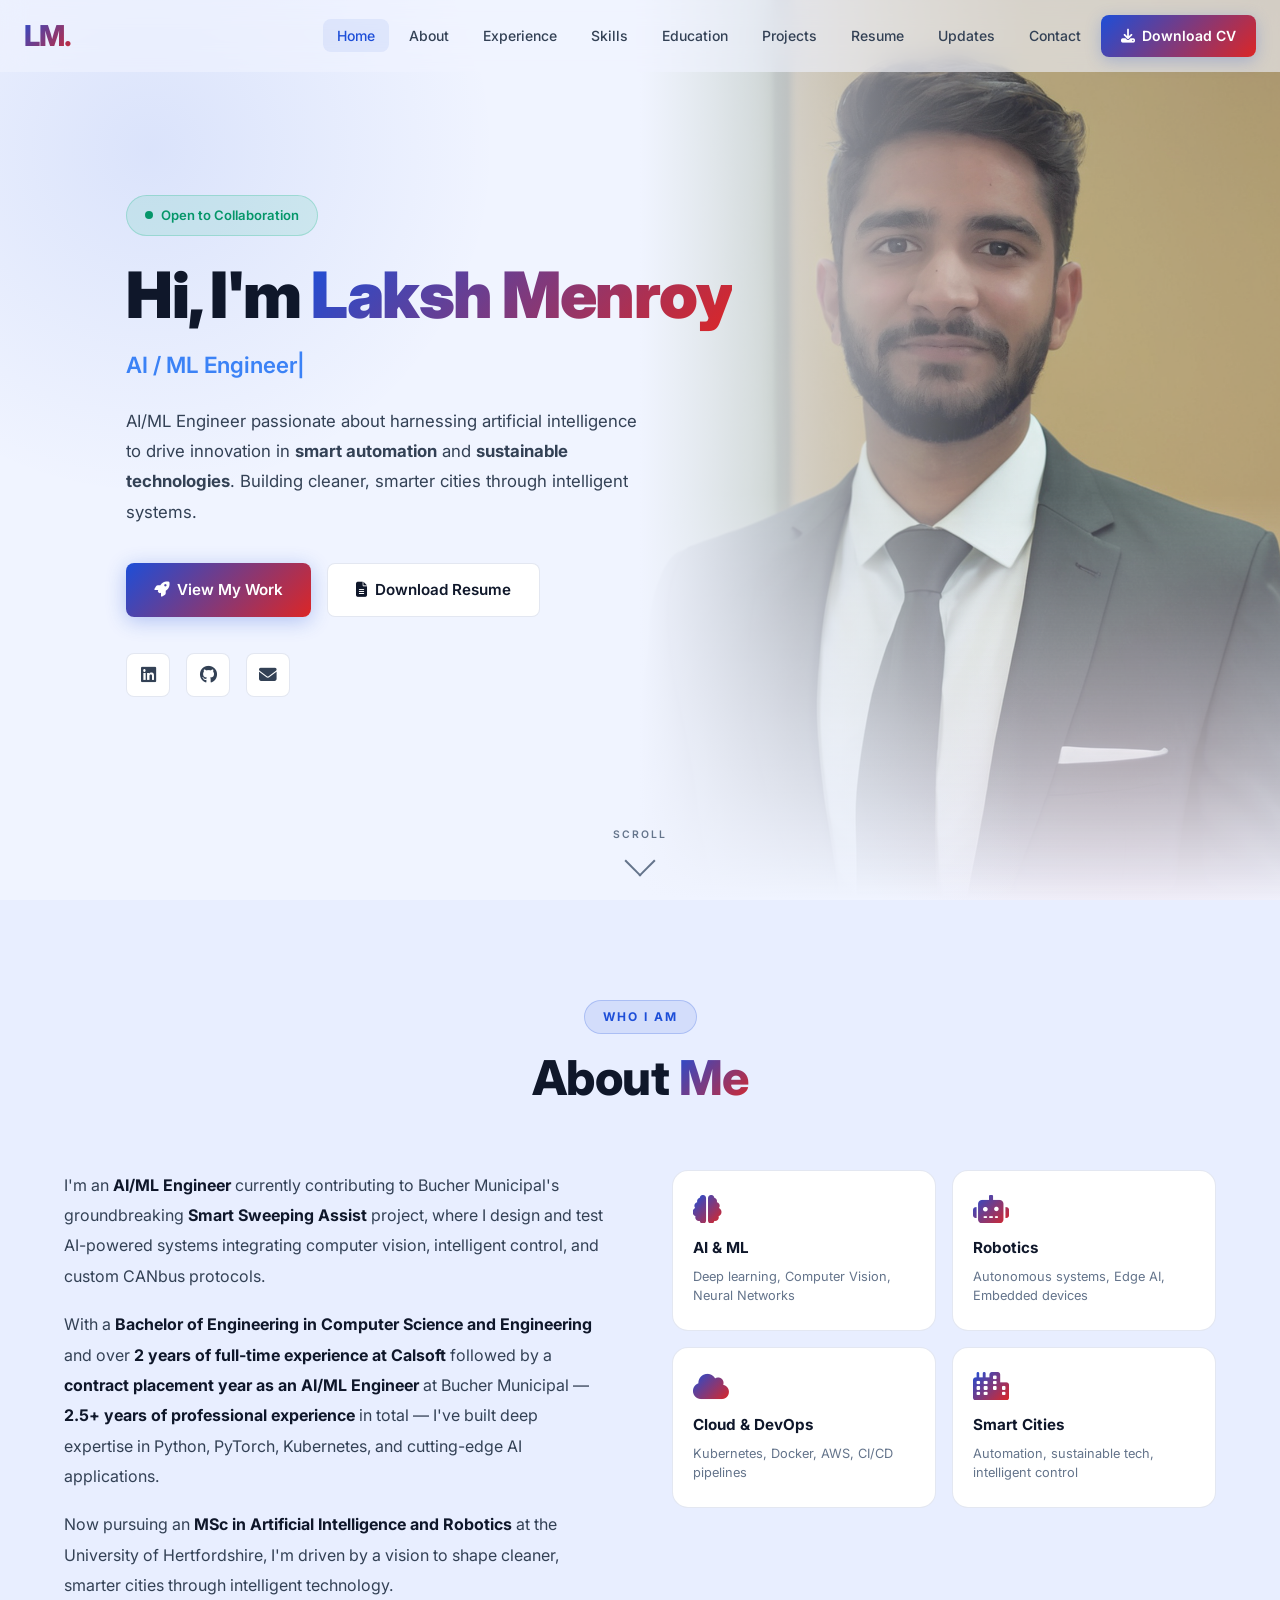
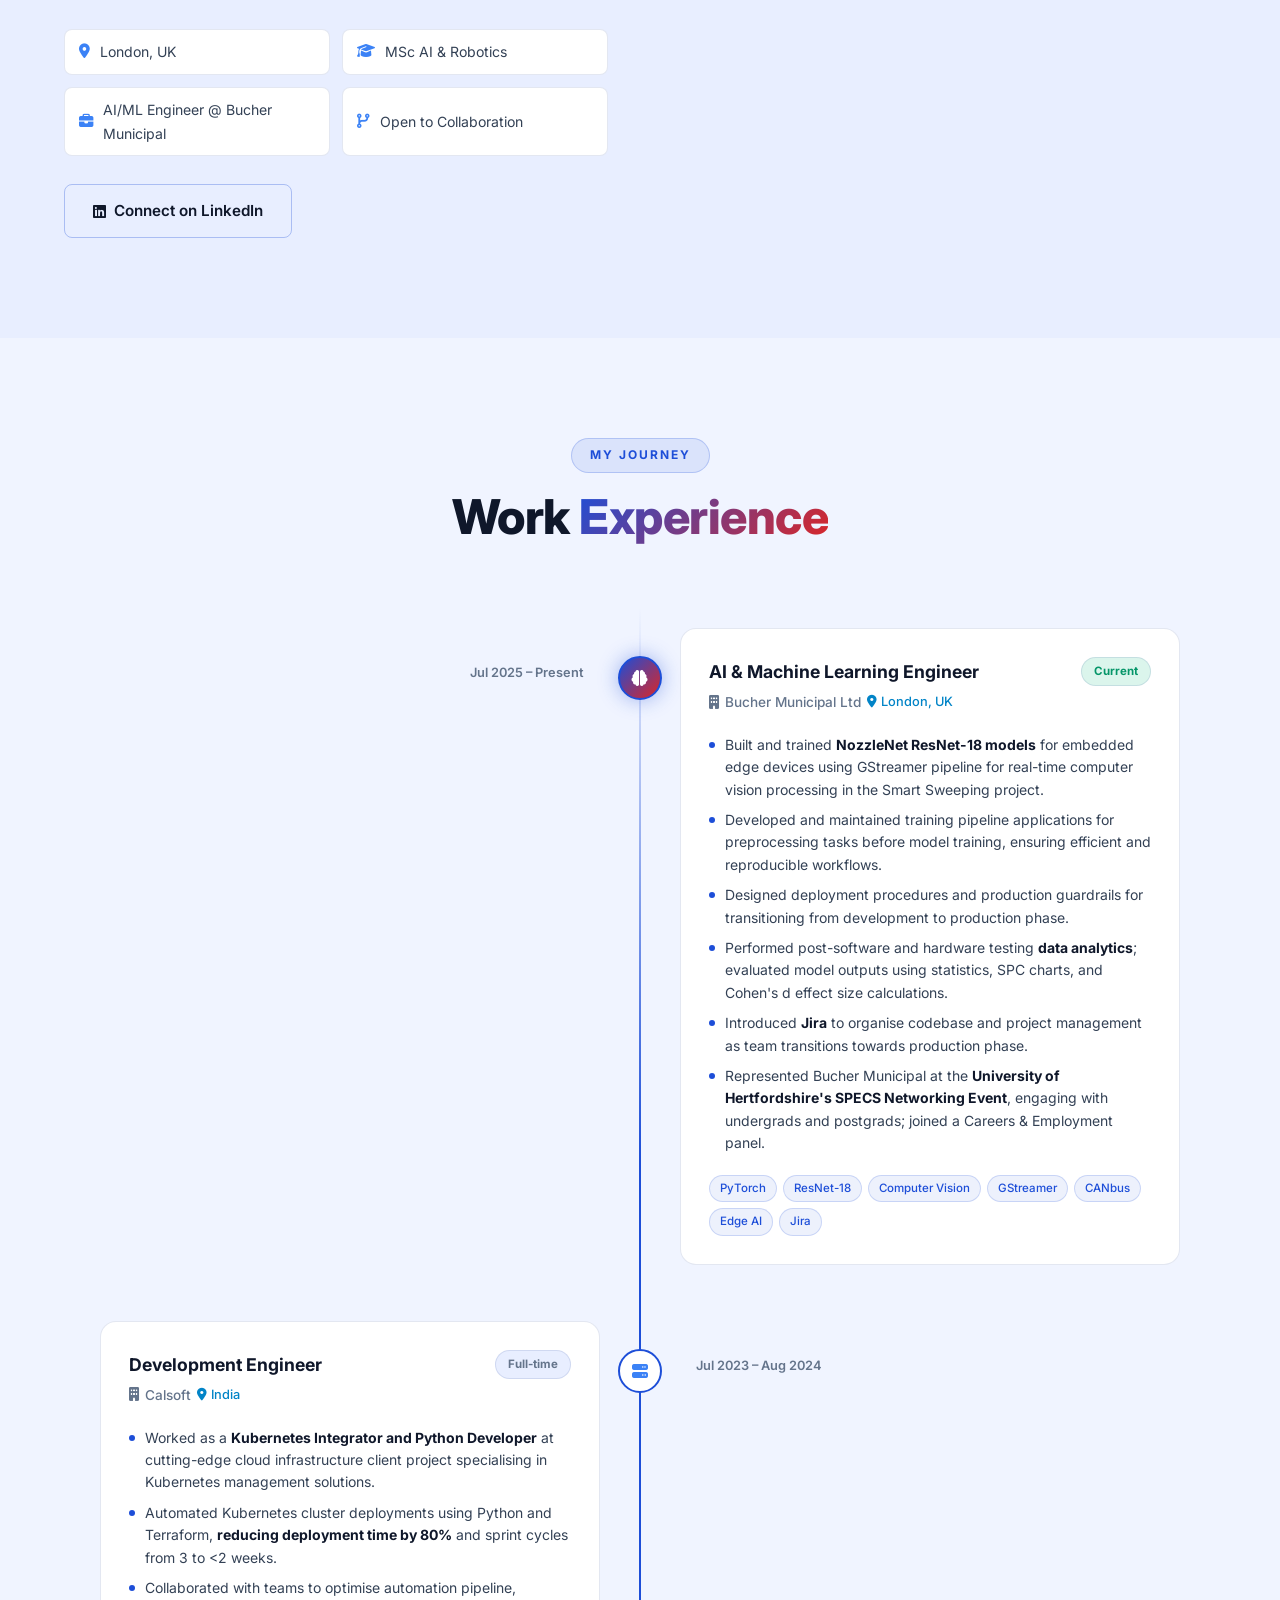
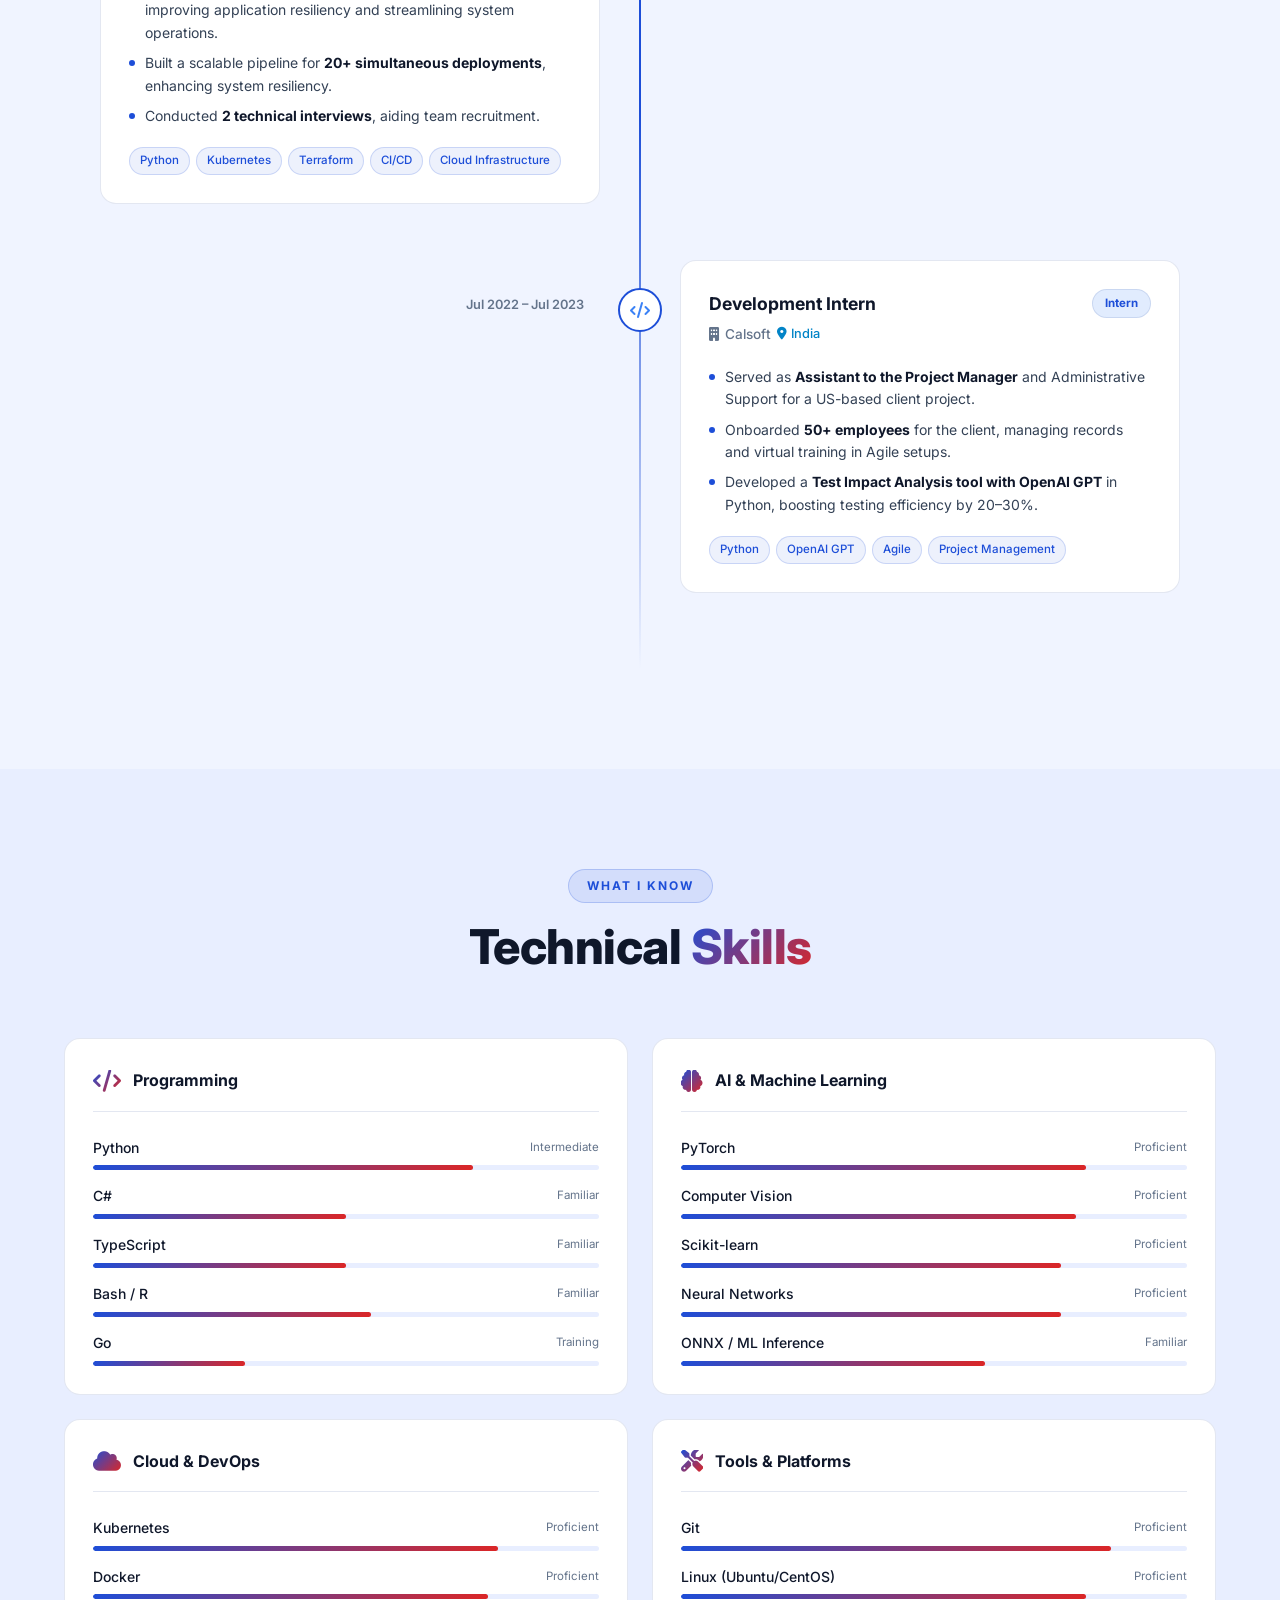
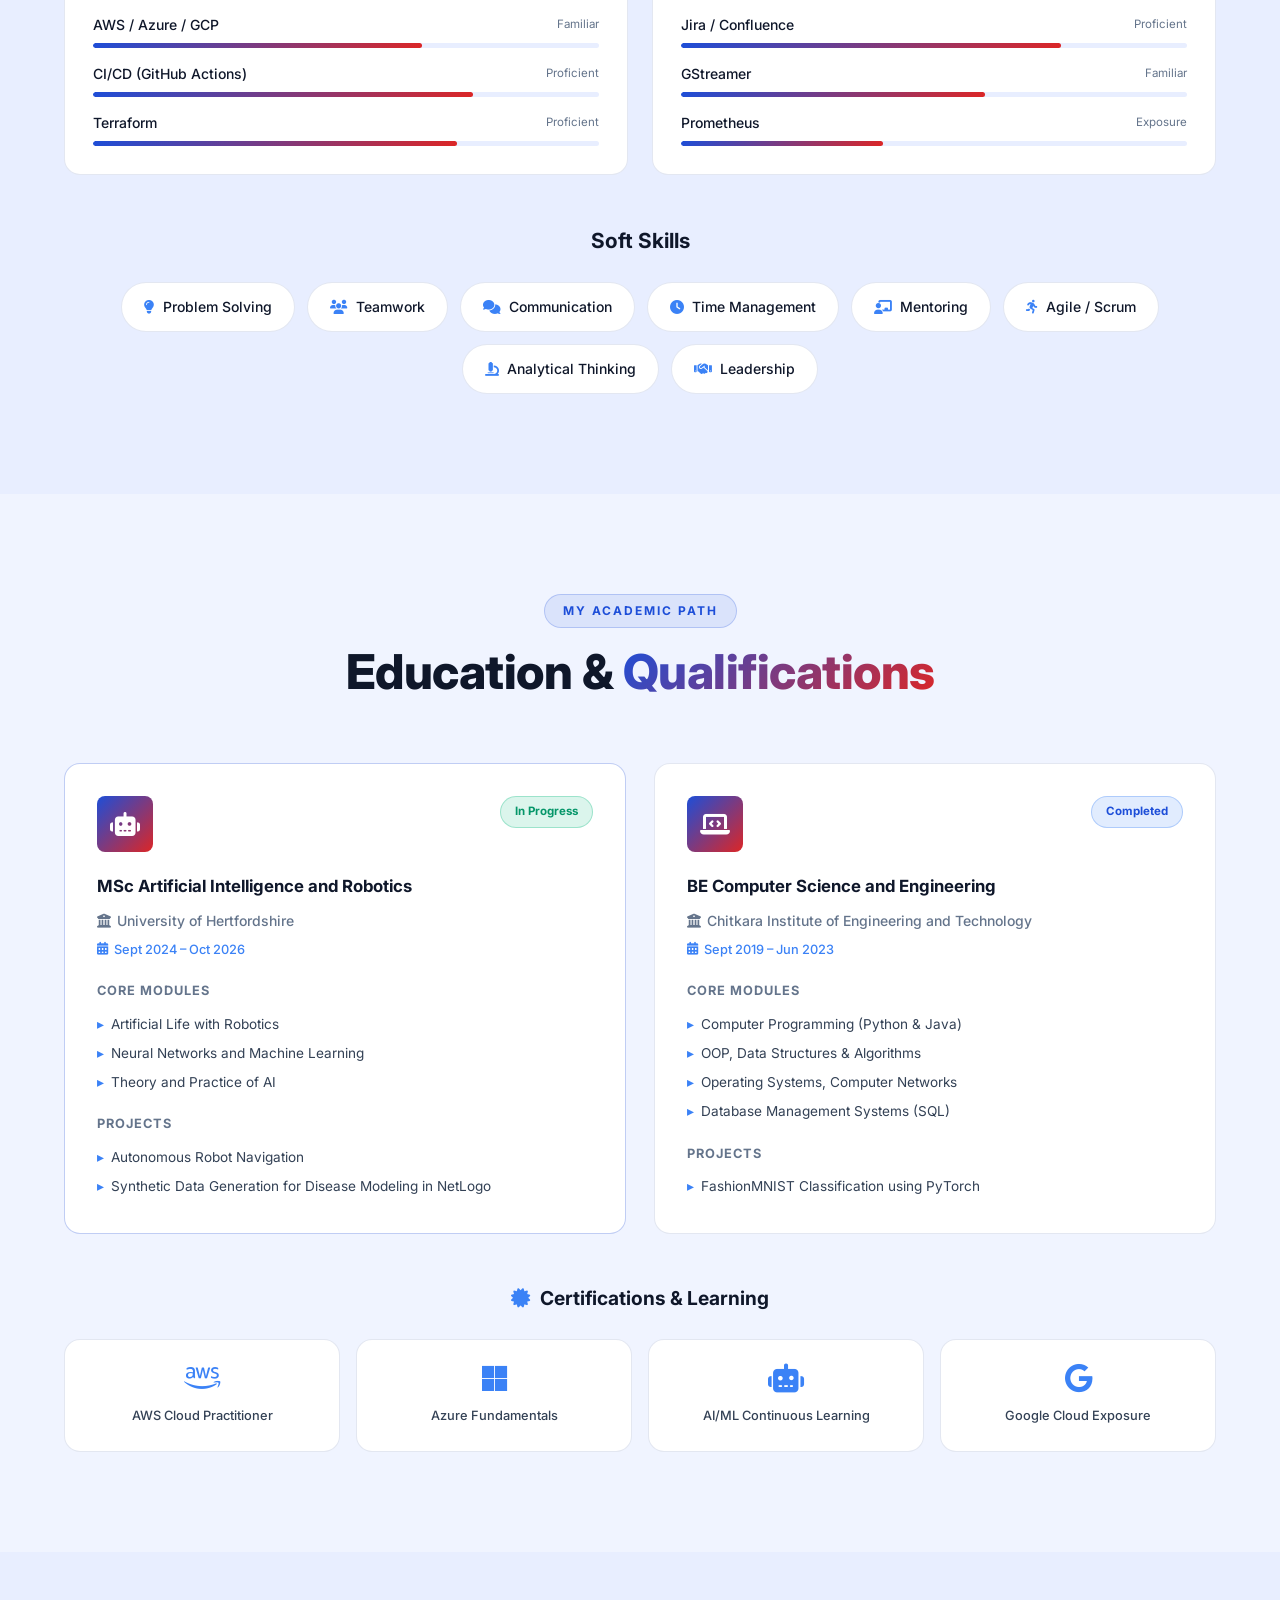
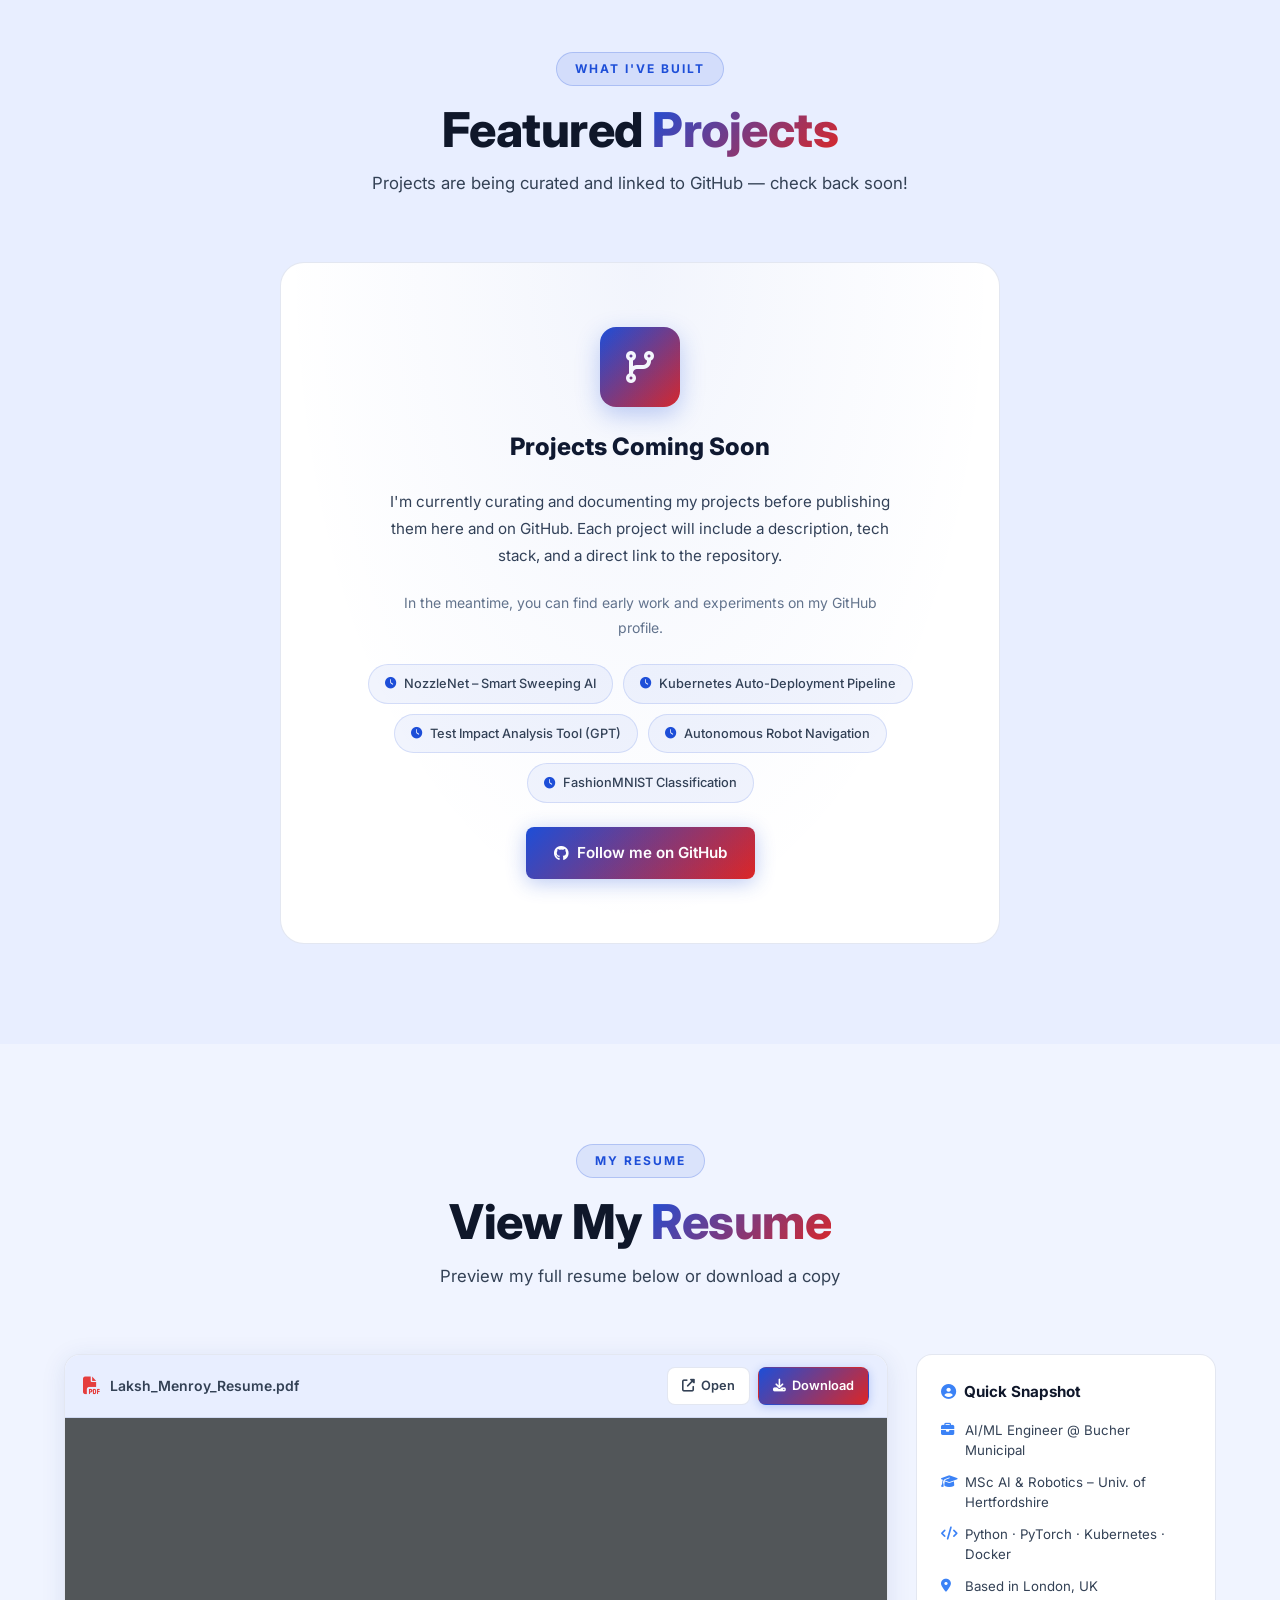
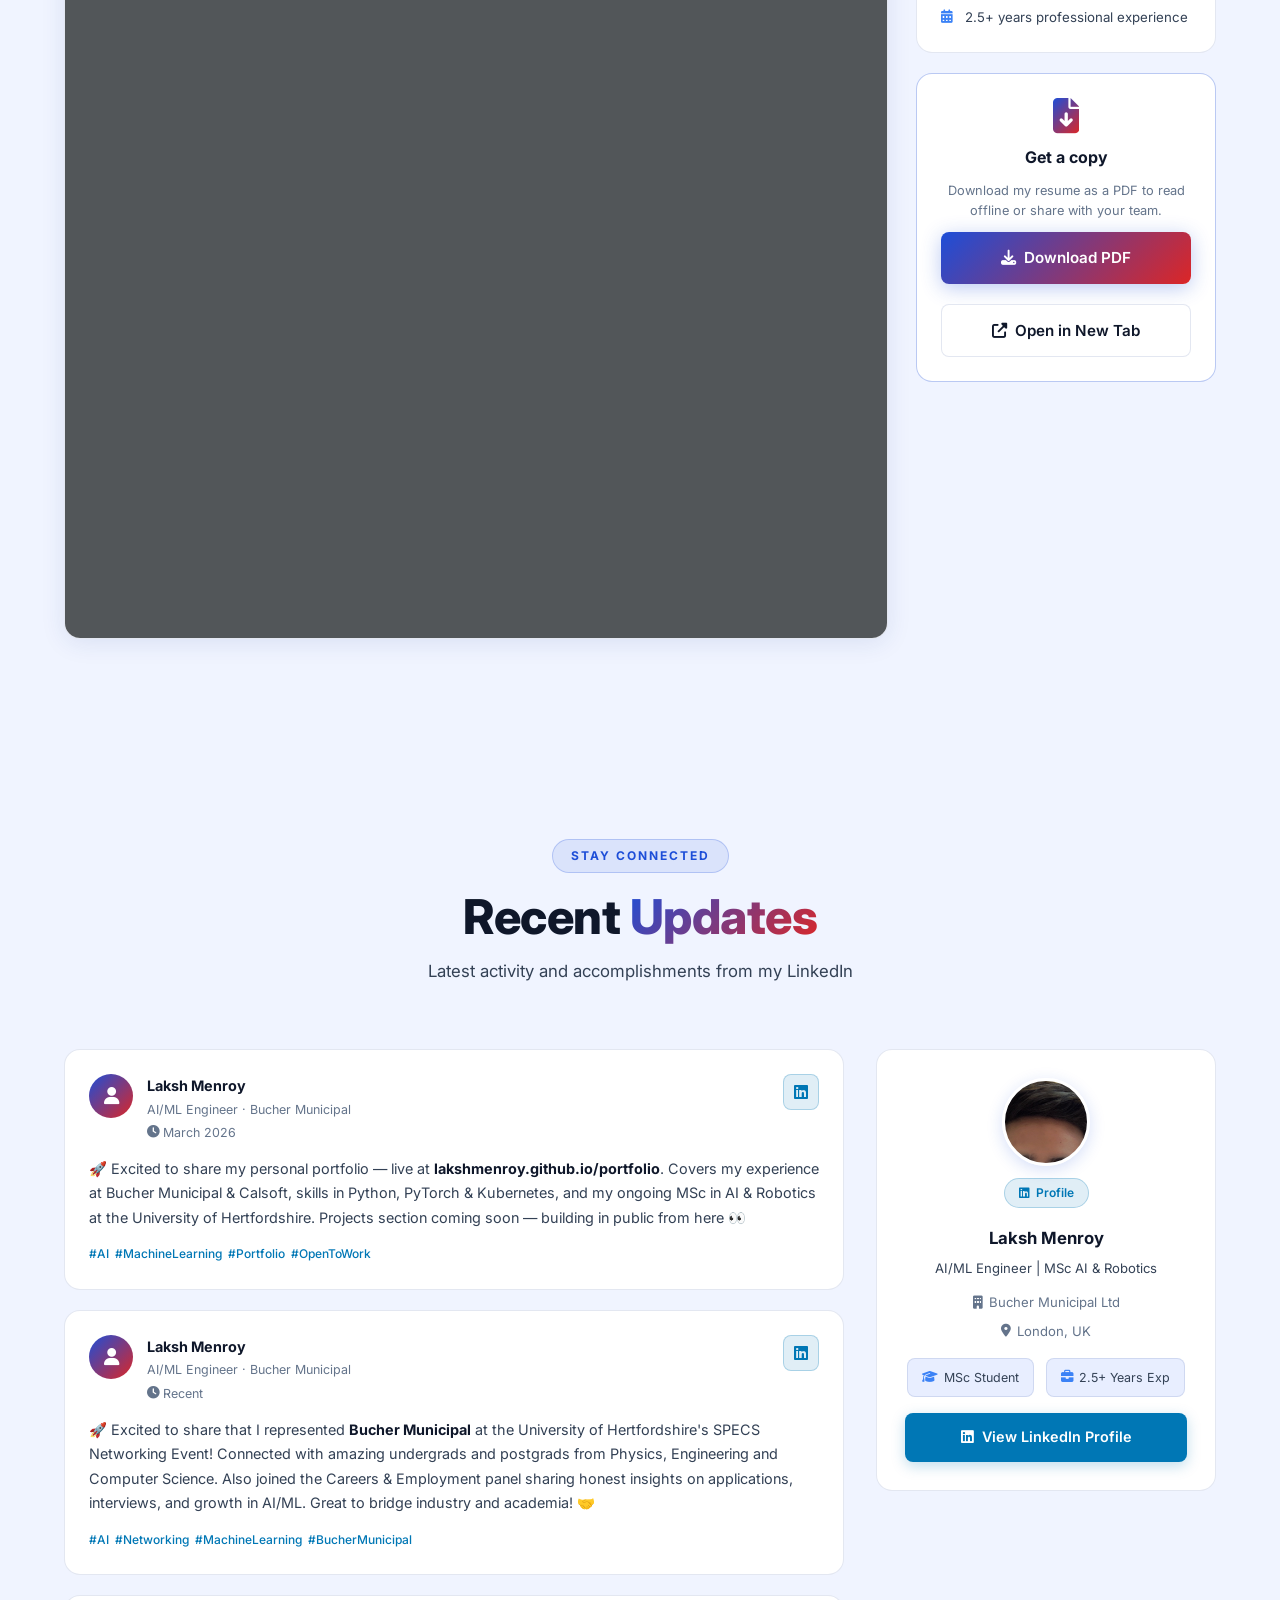
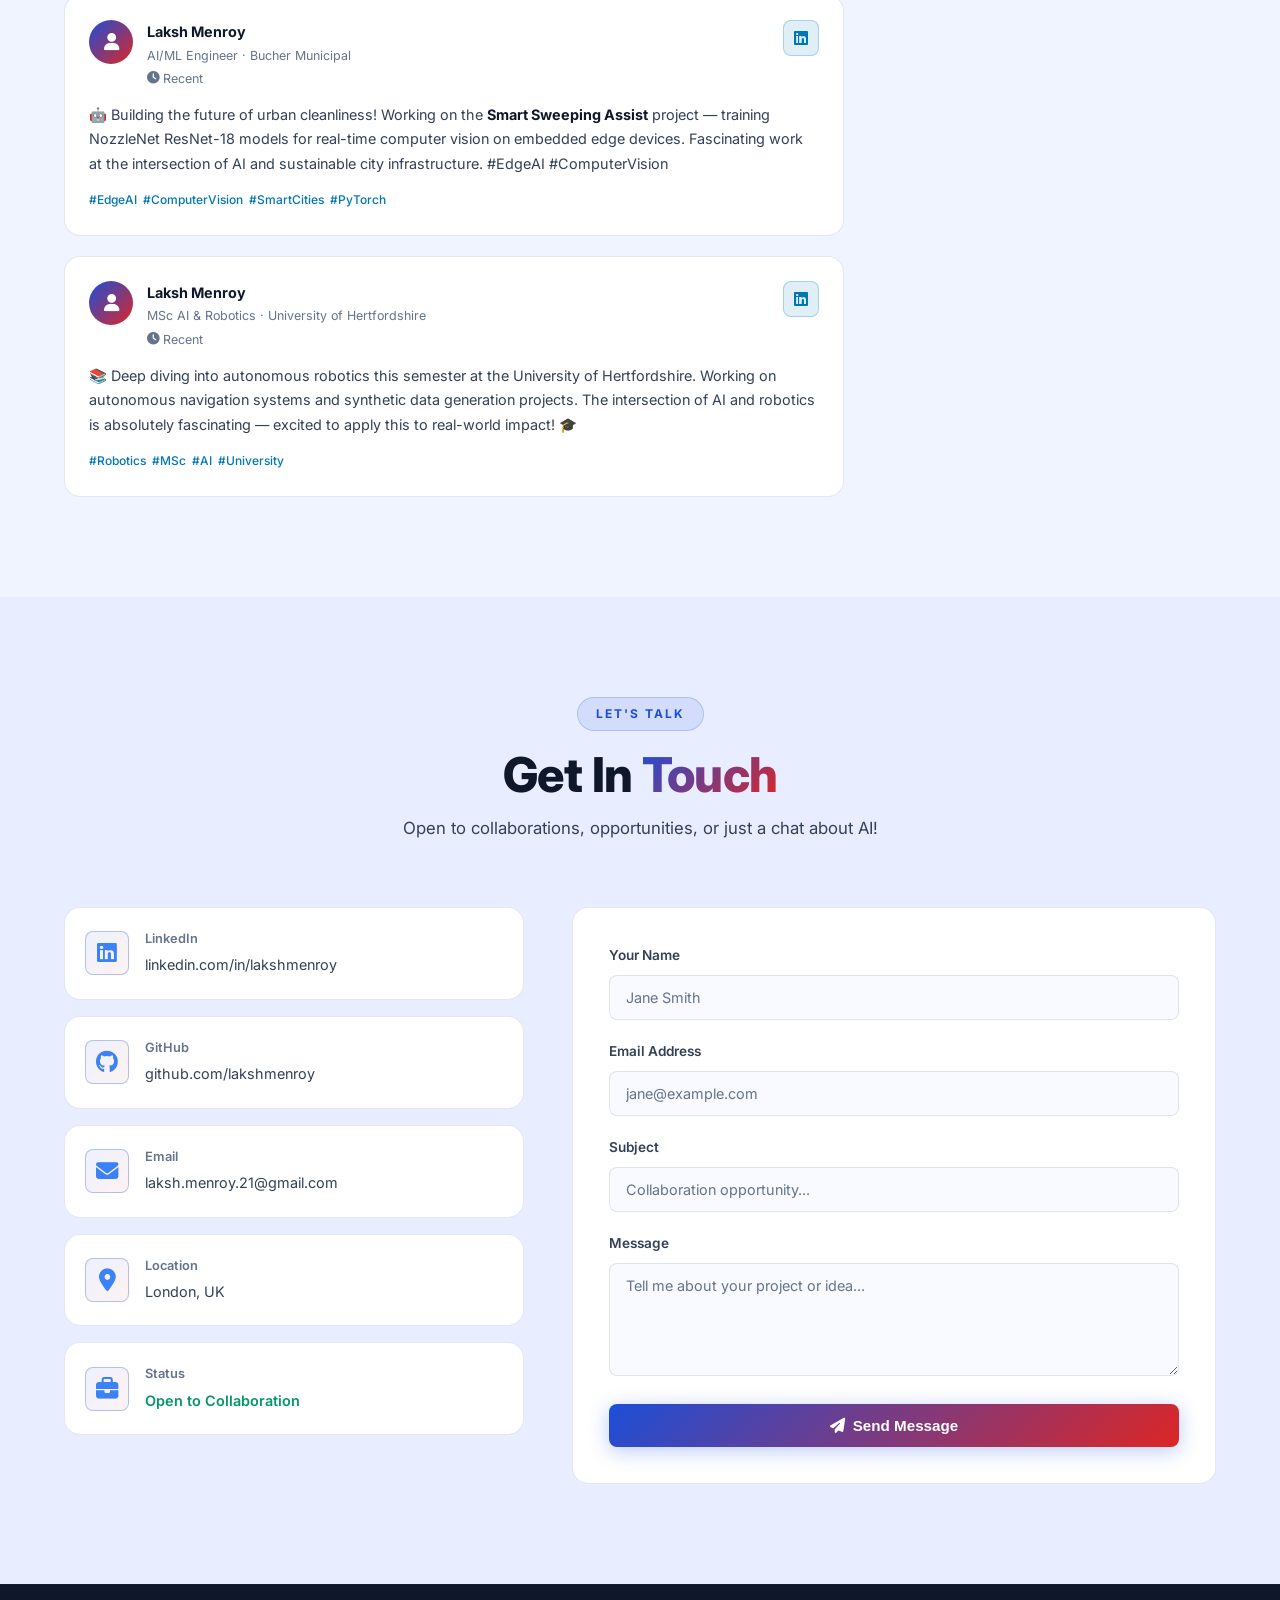
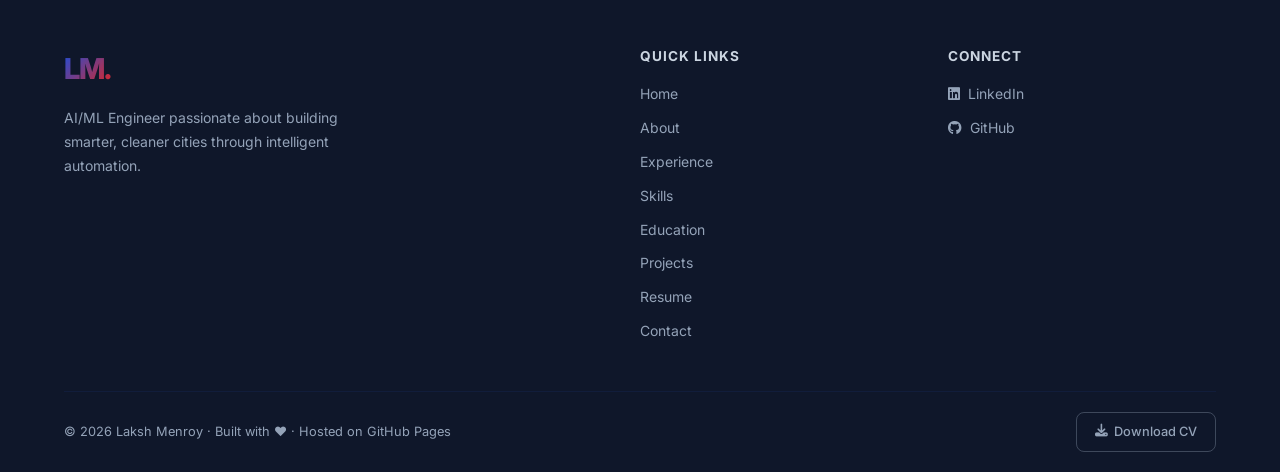
==== commit 1b9f6730: "fix: use background-image for avatar crop instead of transform on img element" ====
--- a/index.html
+++ b/index.html
@@ -673,9 +673,7 @@
 
         <div class="linkedin-profile-card">
           <div class="lp-card-top">
-            <div class="lp-avatar-photo">
-              <img src="assets/image-6.png" alt="Laksh Menroy" />
-            </div>
+            <div class="lp-avatar-photo" role="img" aria-label="Laksh Menroy"></div>
             <div class="lp-badge"><i class="fab fa-linkedin"></i> Profile</div>
           </div>
           <h3>Laksh Menroy</h3>
--- a/css/style.css
+++ b/css/style.css
@@ -1723,7 +1723,7 @@
   margin-bottom: 16px;
 }
 
-/* Real photo circle — same image as hero */
+/* Real photo circle — face crop only */
 .lp-avatar-photo {
   width: 88px;
   height: 88px;
@@ -1732,14 +1732,17 @@
   margin: 0 auto 12px;
   border: 3px solid var(--bg-card);
   box-shadow: 0 4px 16px rgba(29,78,216,0.18);
-}
-
-.lp-avatar-photo img {
-  width: 100%;
-  height: 100%;
-  object-fit: cover;
-  object-position: top center;
-  display: block;
+  flex-shrink: 0;
+}
+
+/* background-image approach — precise, no transform clipping issues */
+.lp-avatar-photo {
+  background-image: url('../assets/image-6.png');
+  /* zoom in ~4x so the face fills the 88px circle */
+  background-size: 400%;
+  /* shift right ~50% to centre horizontally, down ~8% to land on the face */
+  background-position: 50% 8%;
+  background-repeat: no-repeat;
 }
 
 .lp-badge {
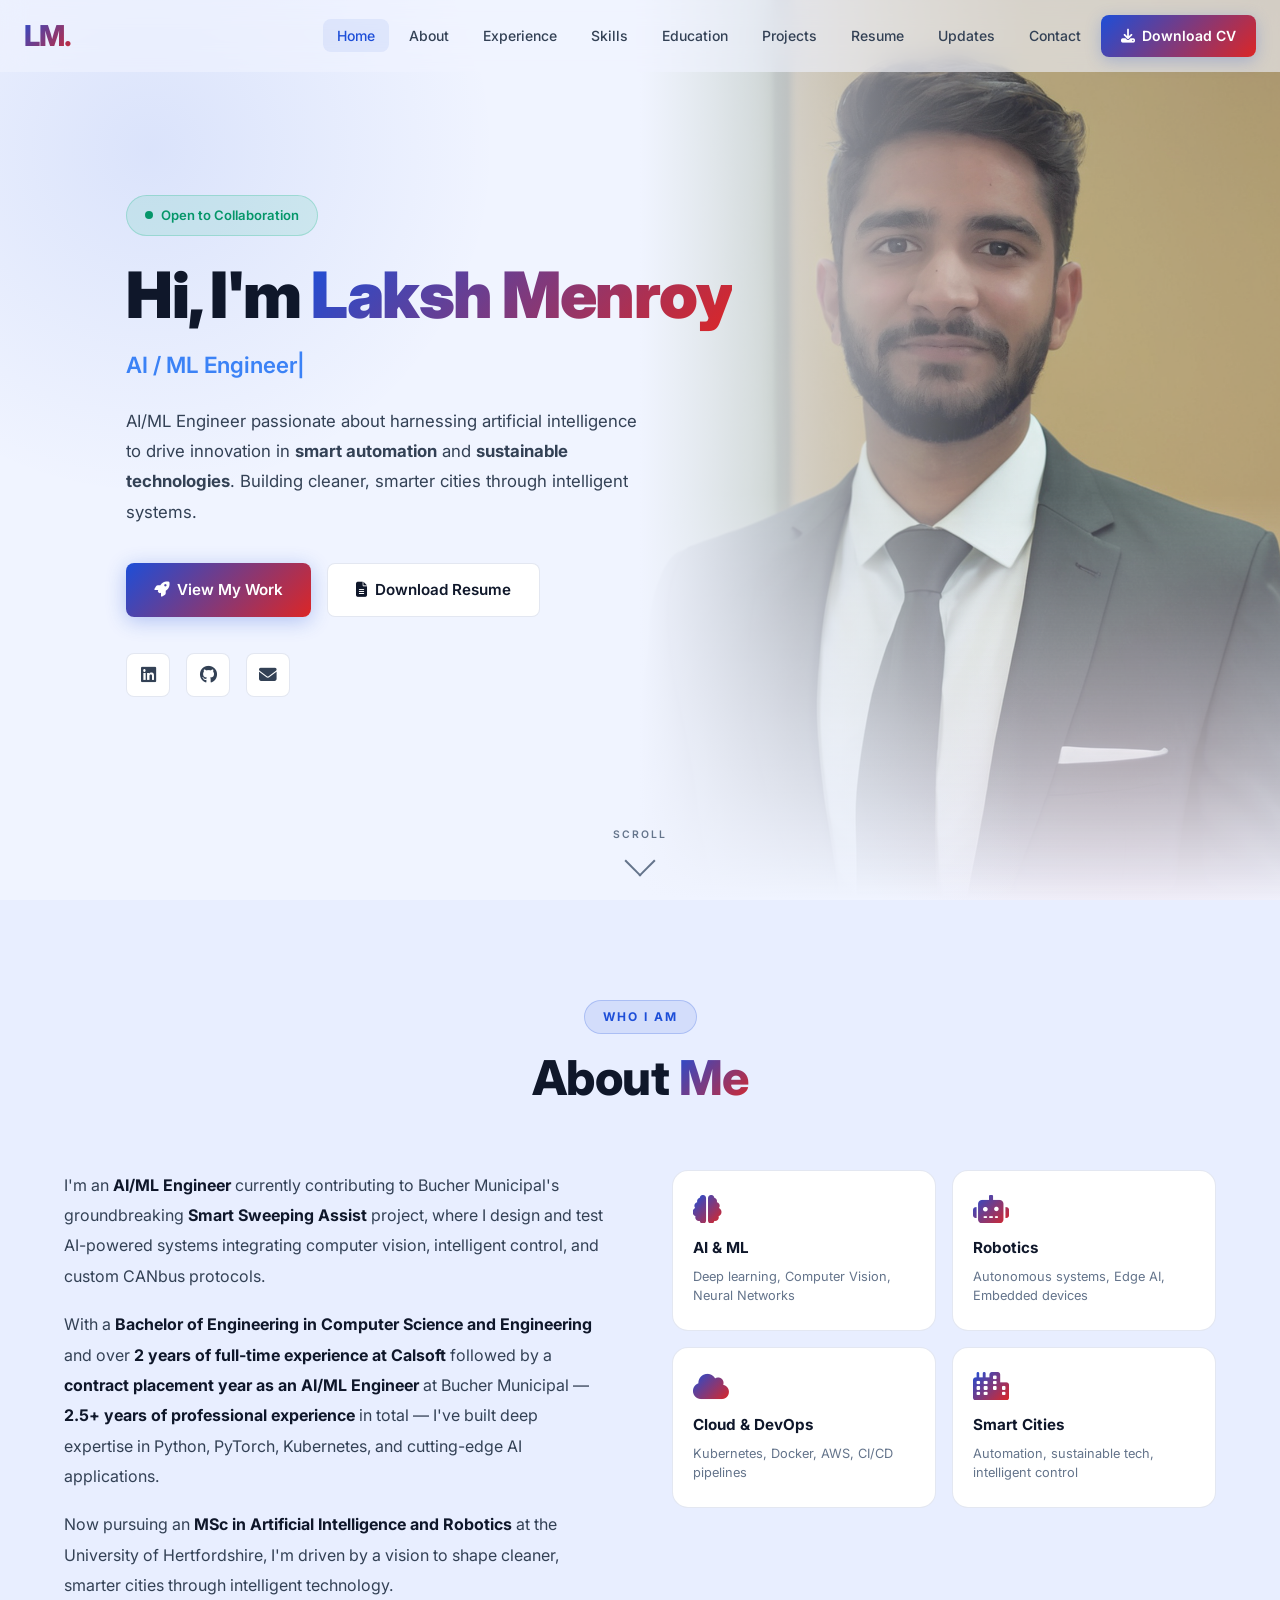
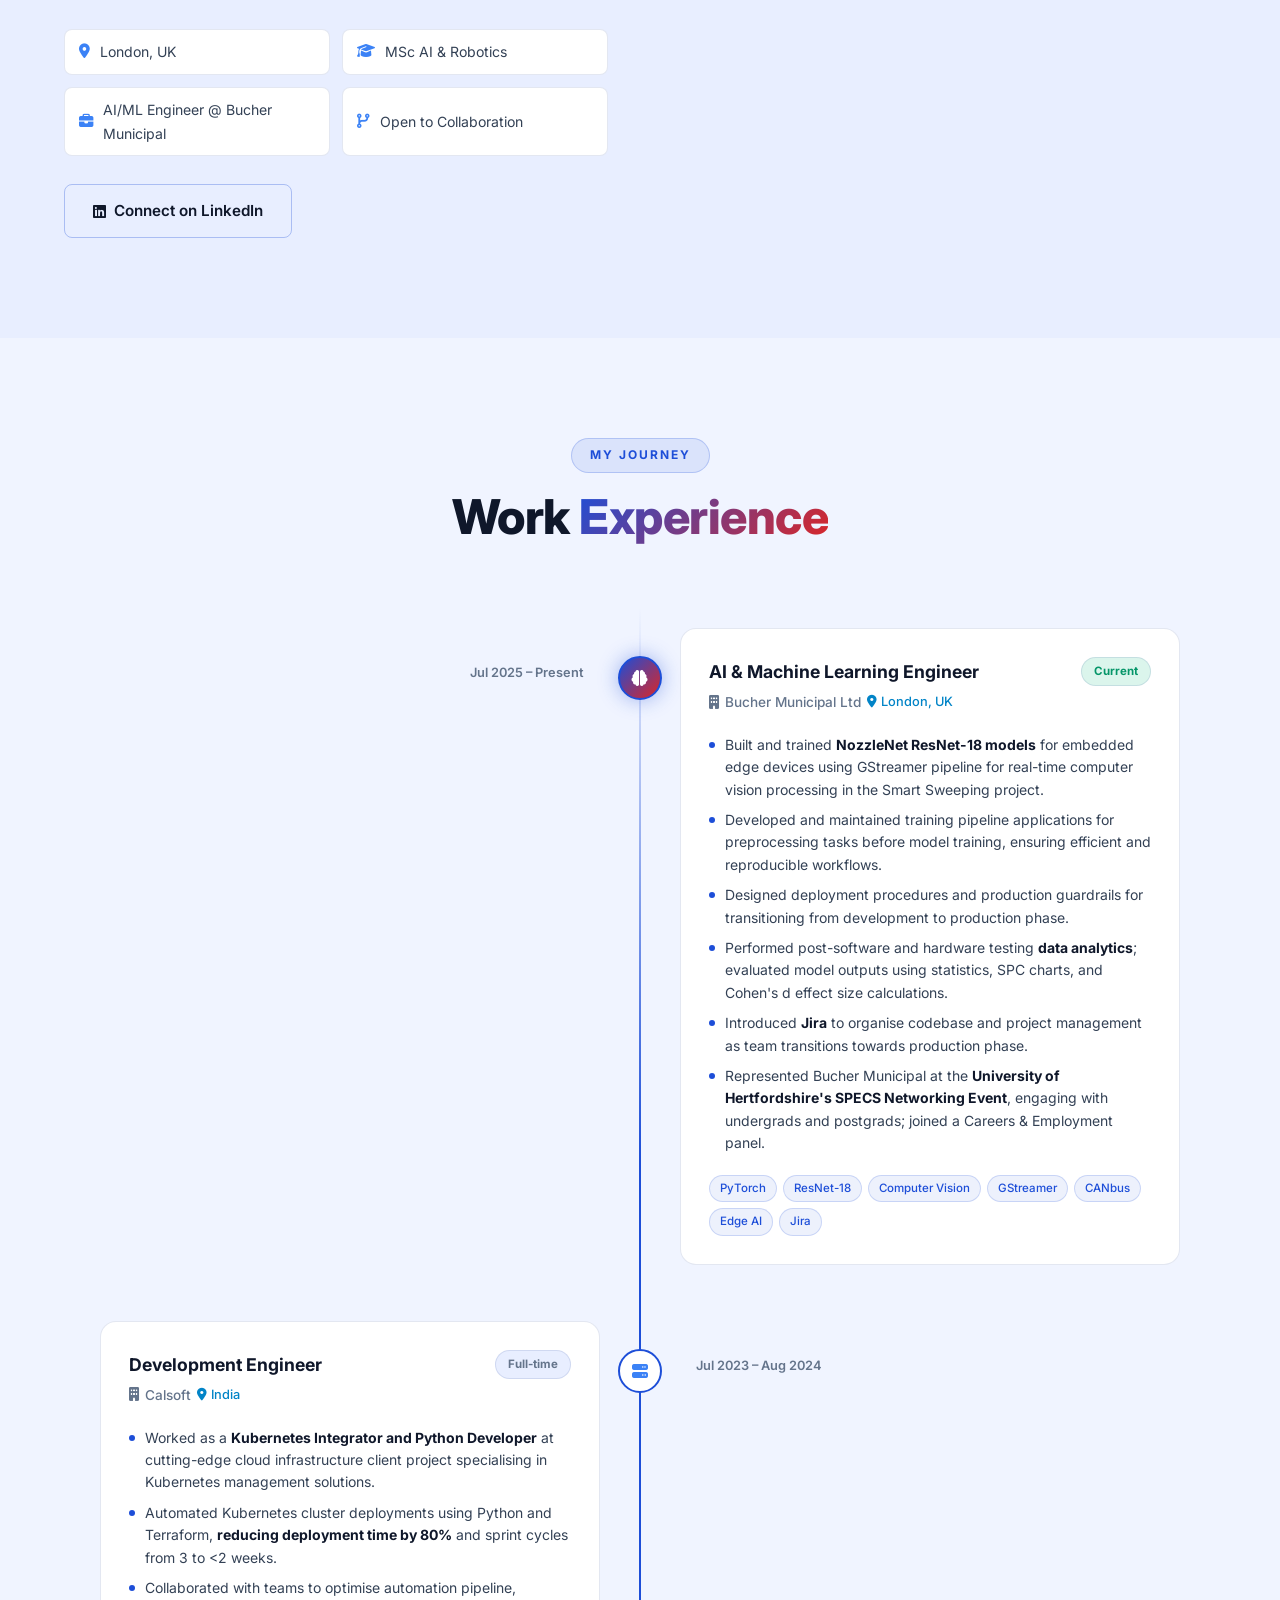
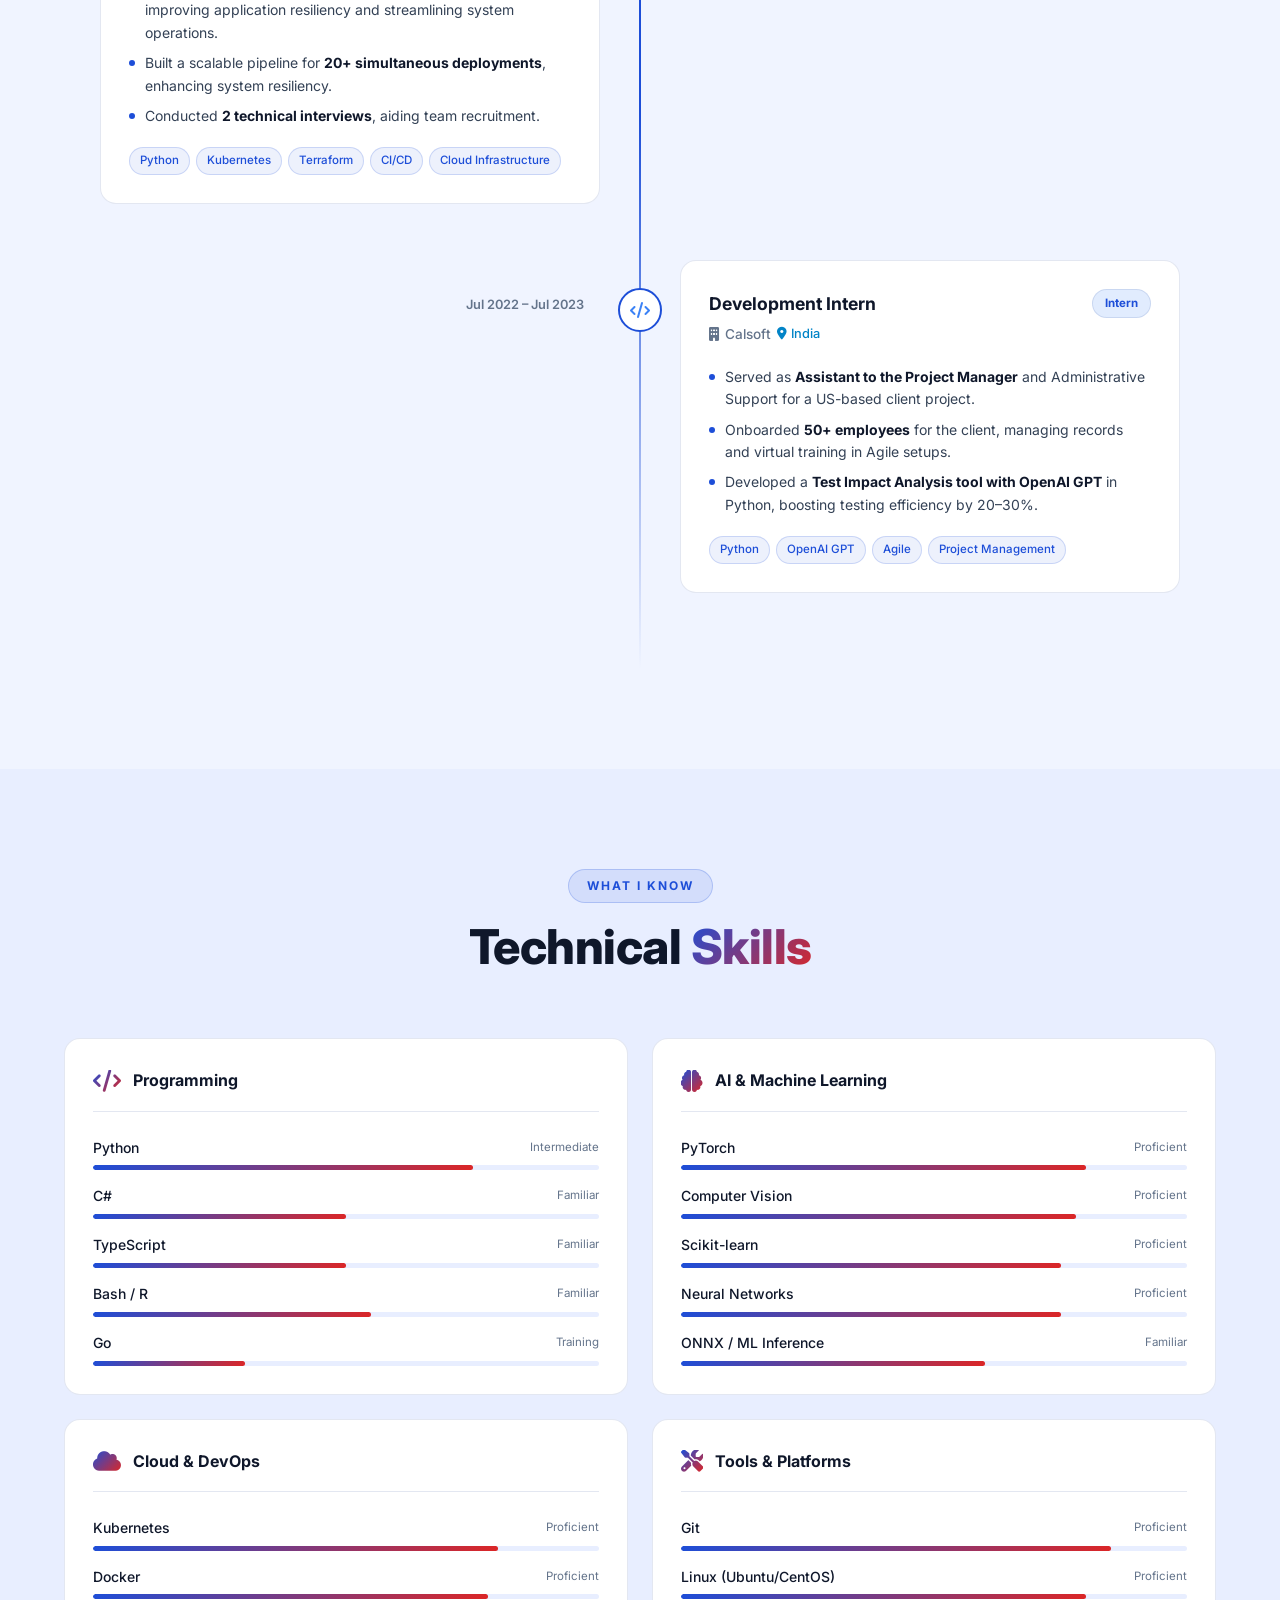
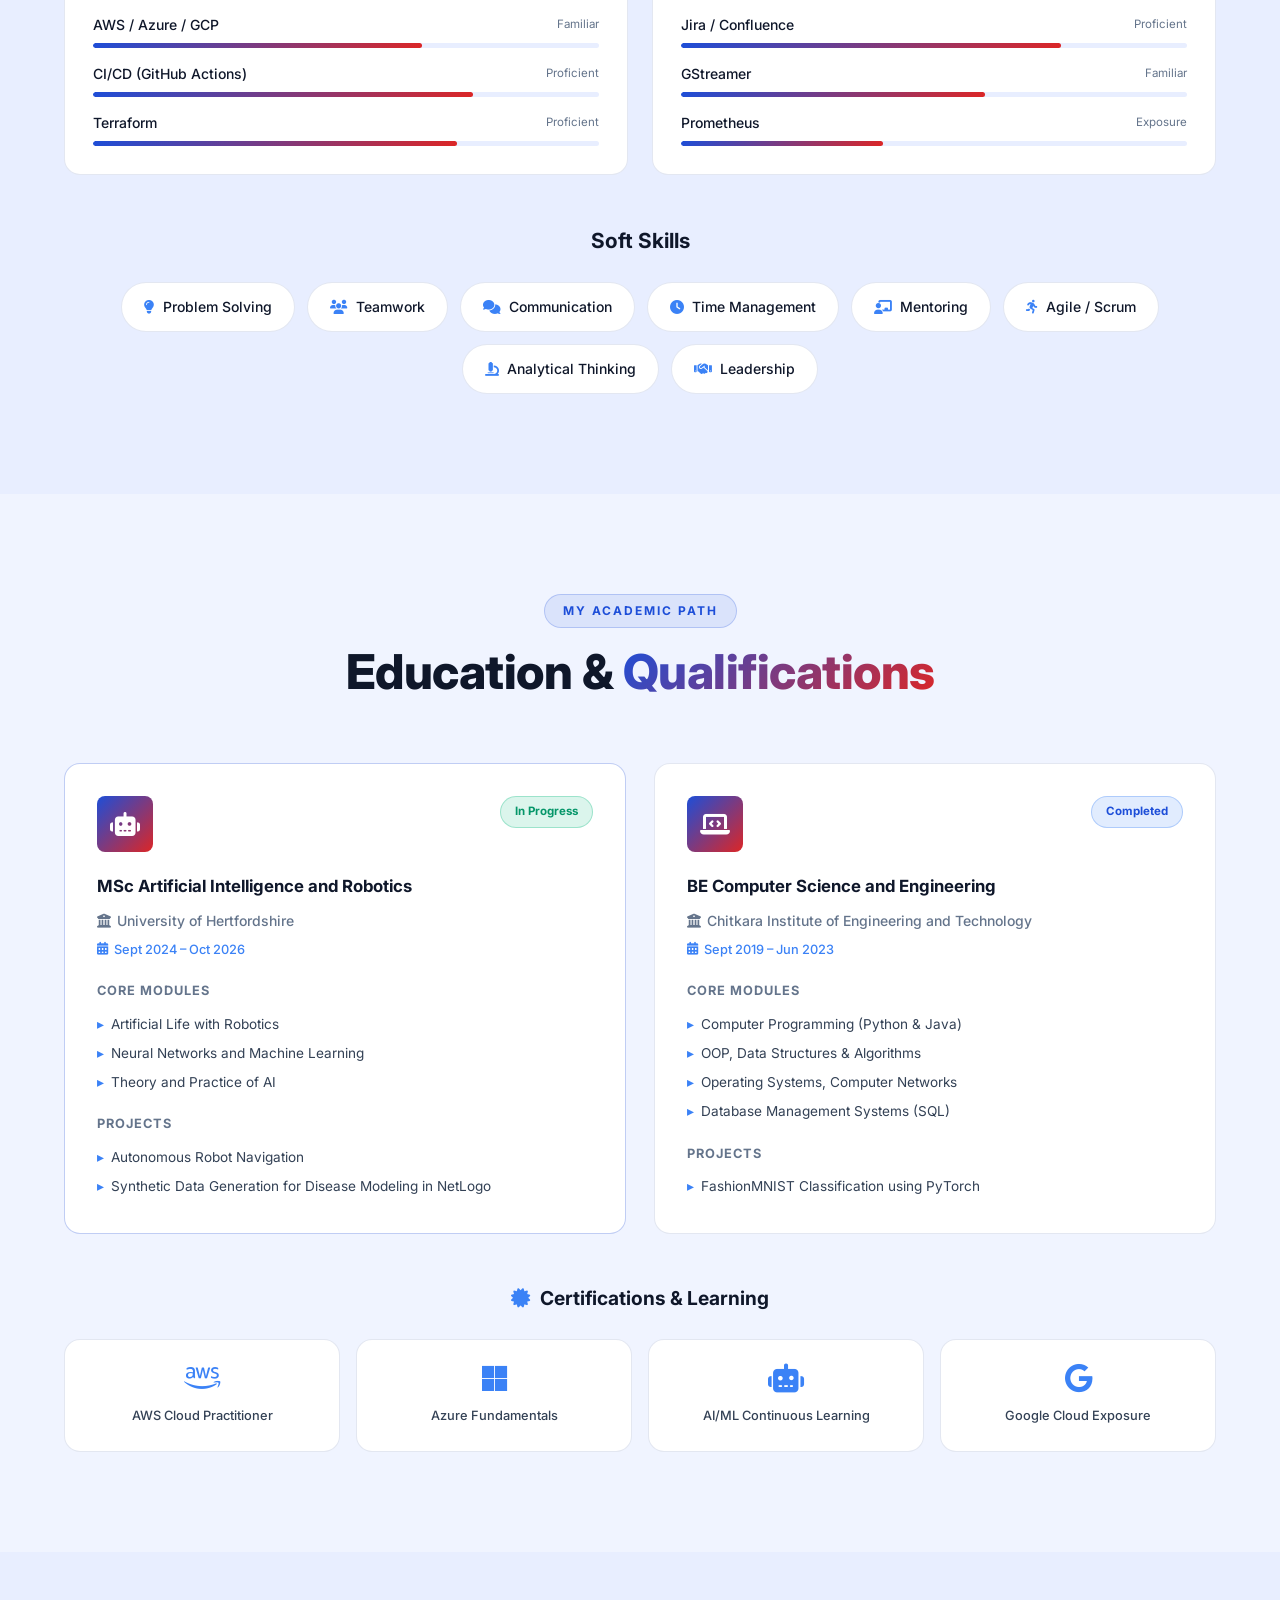
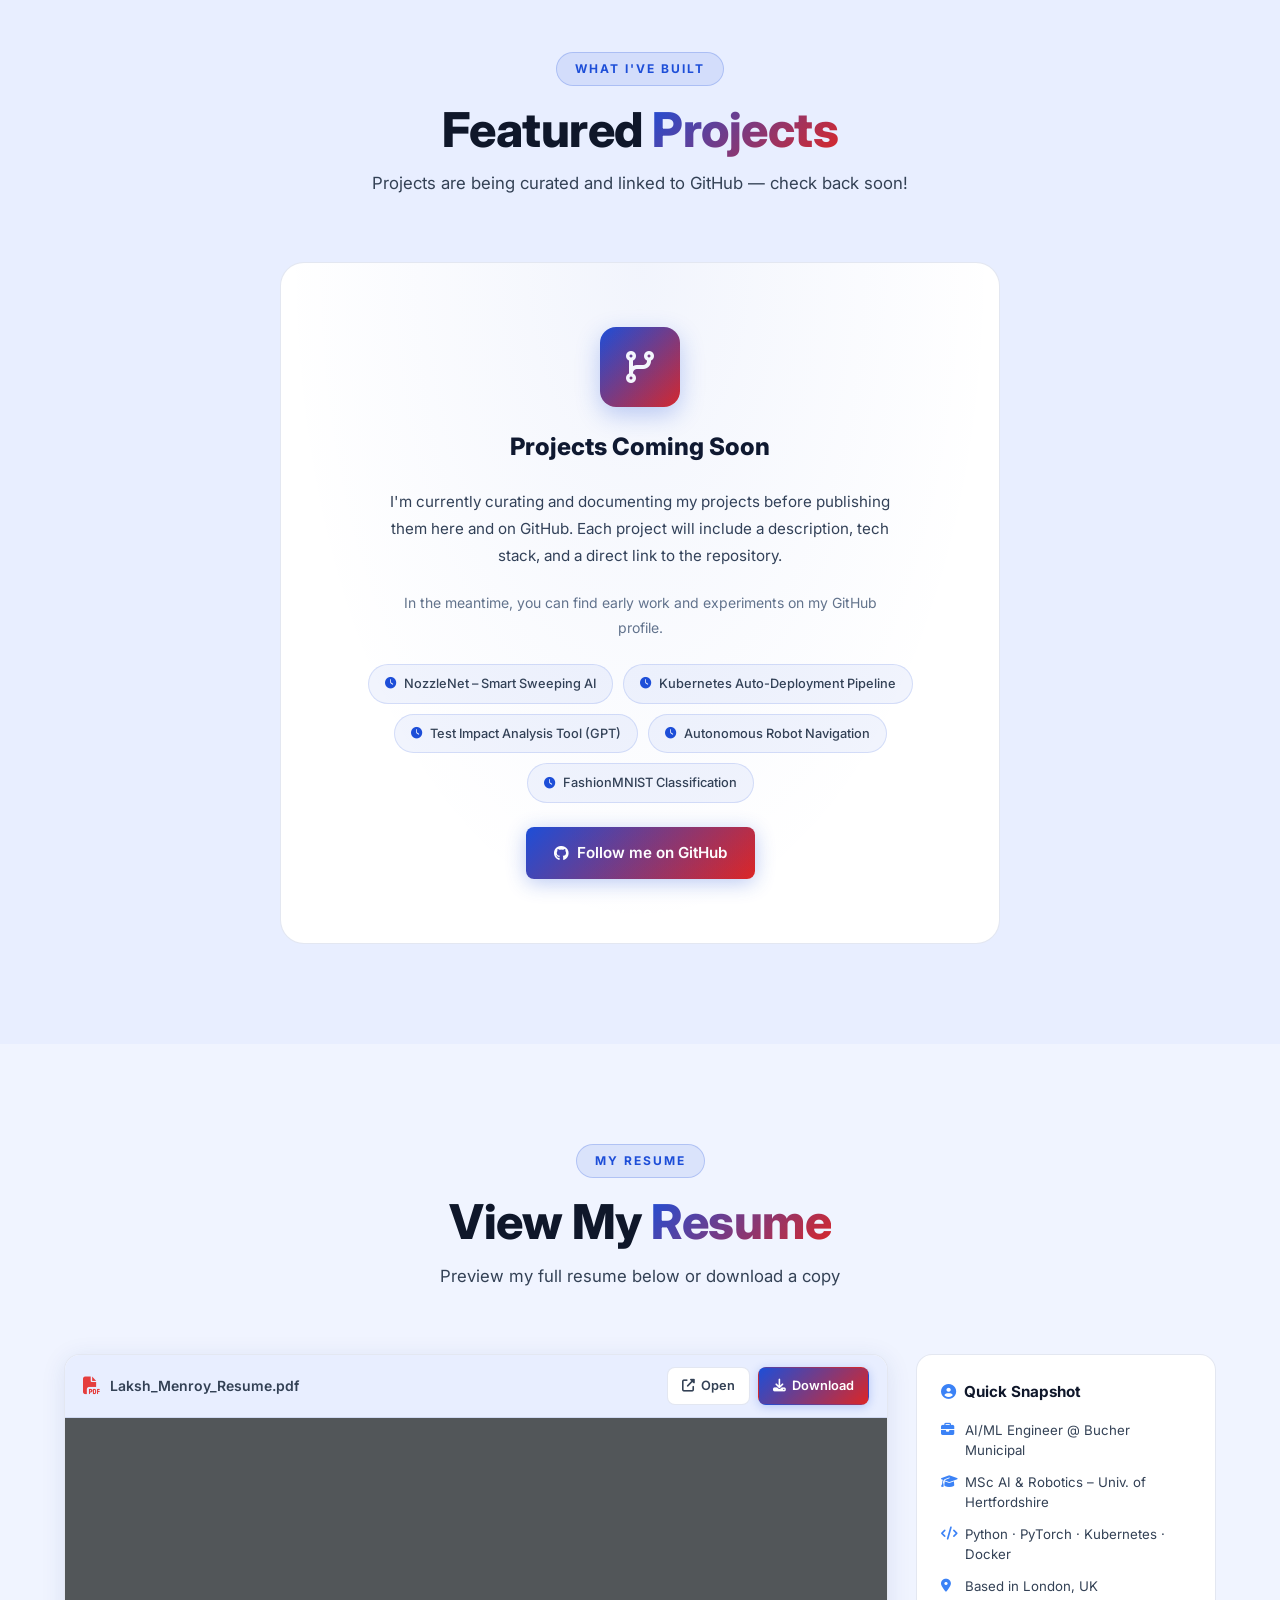
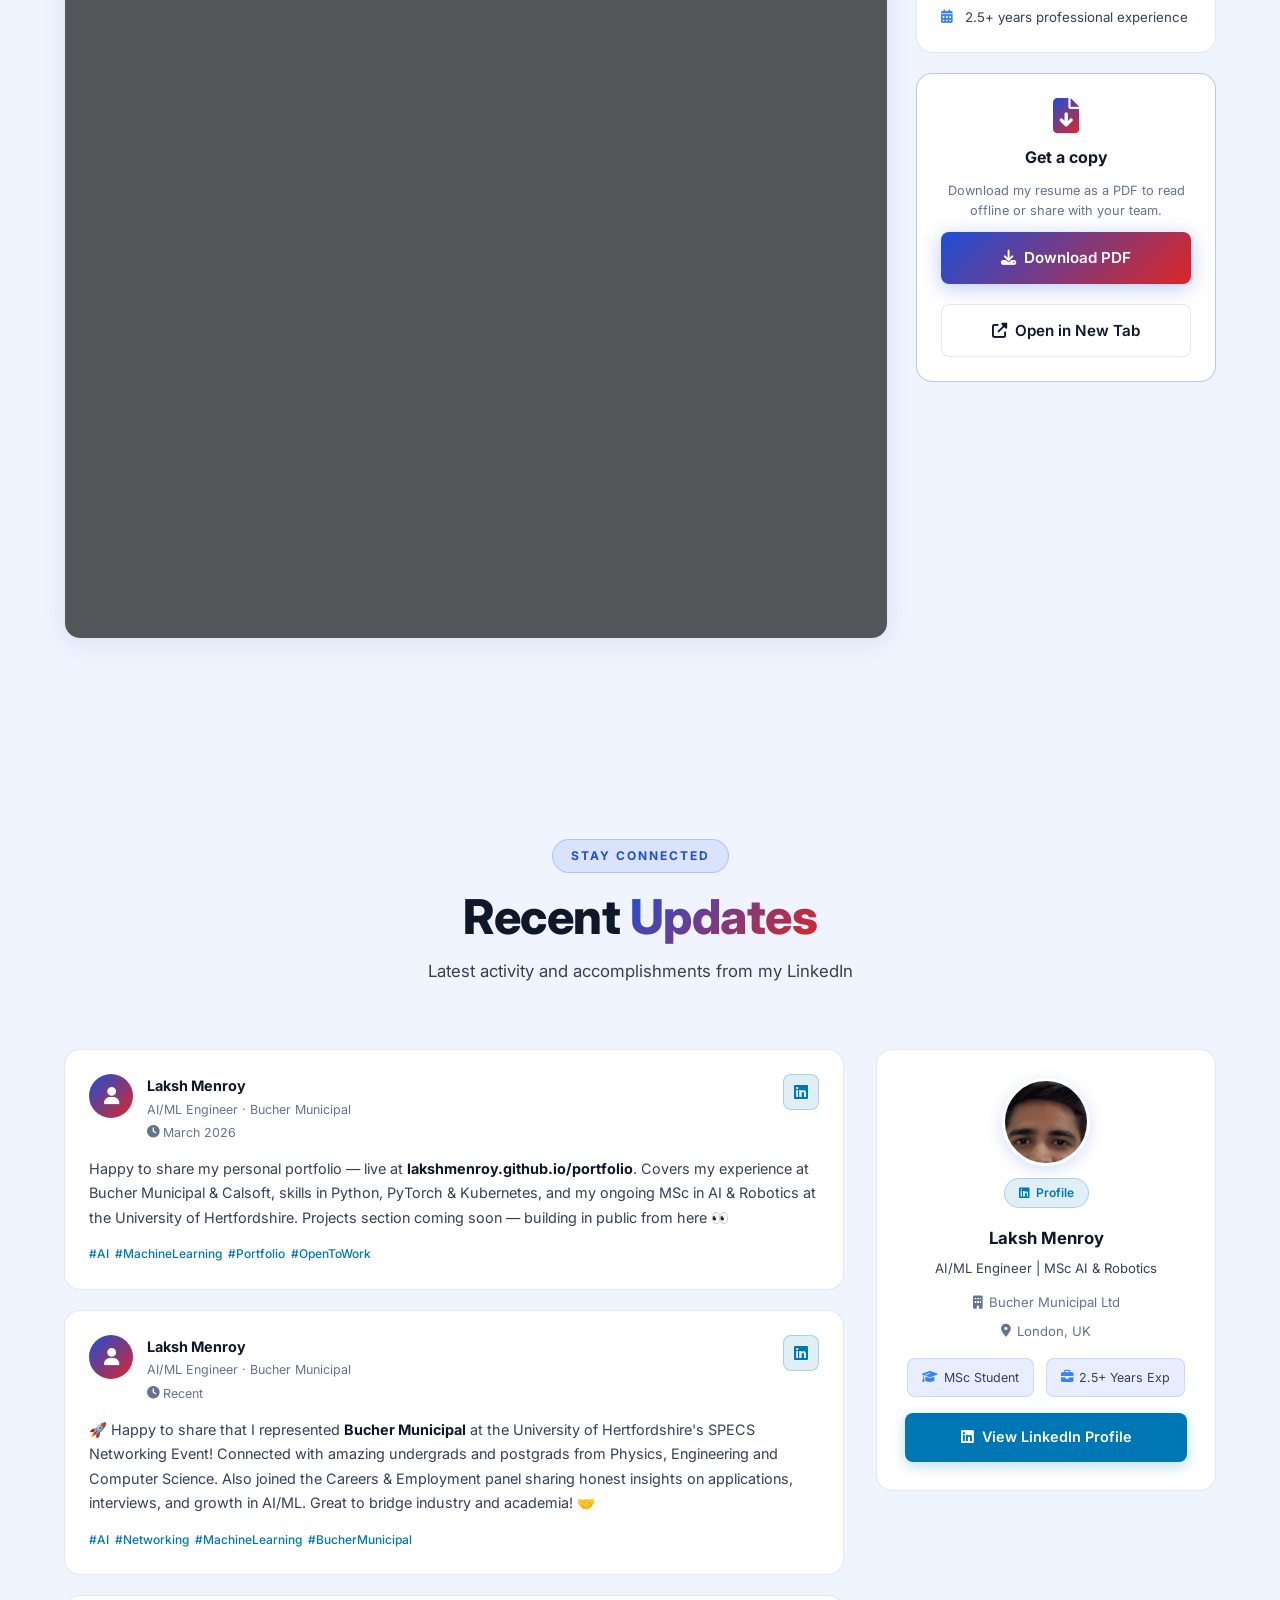
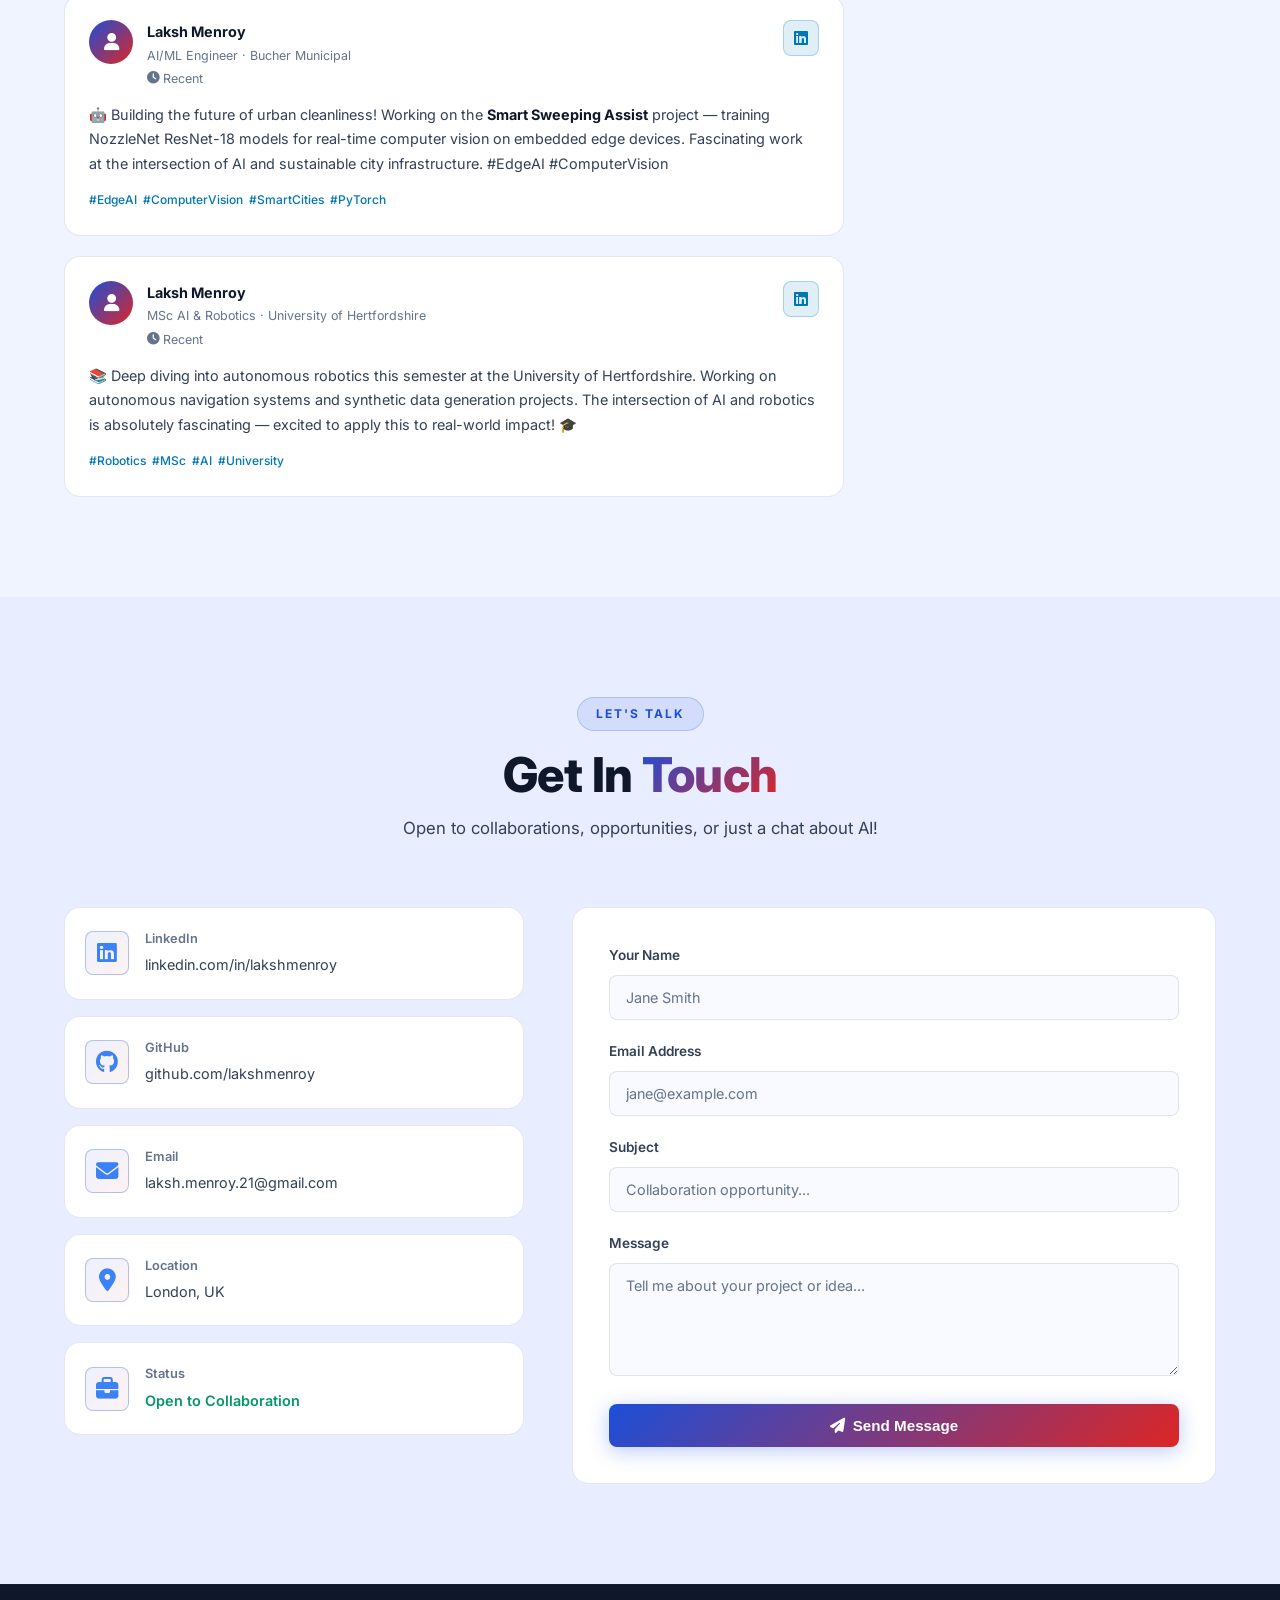
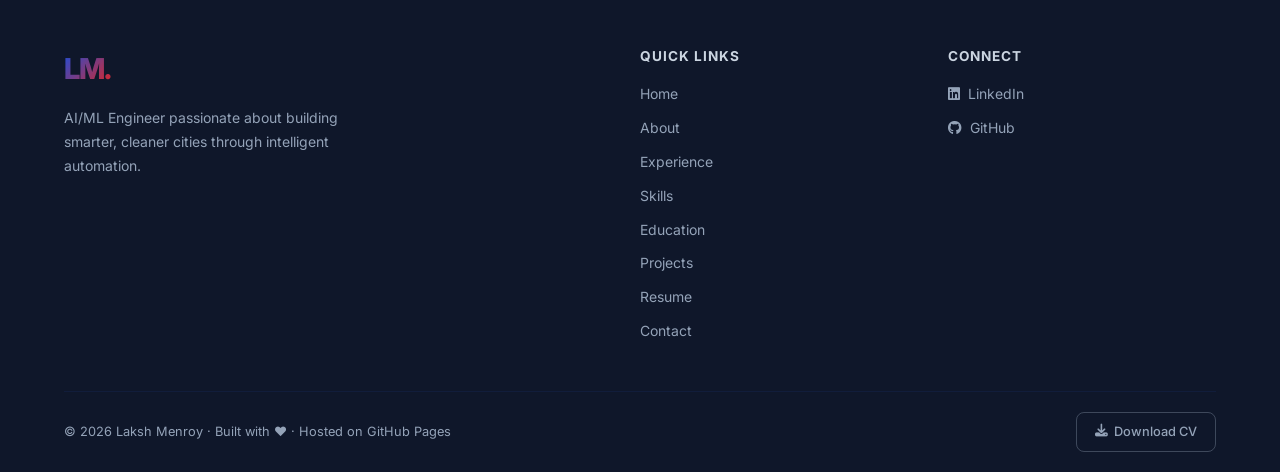
==== commit 5ee6f137: "fix: avatar background-size 300pct, position 50pct 12pct - zoom out to show face" ====
--- a/index.html
+++ b/index.html
@@ -603,7 +603,7 @@
               </a>
             </div>
             <div class="update-body">
-              <p>🚀 Excited to share my personal portfolio — live at <strong>lakshmenroy.github.io/portfolio</strong>. Covers my experience at Bucher Municipal &amp; Calsoft, skills in Python, PyTorch &amp; Kubernetes, and my ongoing MSc in AI &amp; Robotics at the University of Hertfordshire. Projects section coming soon — building in public from here 👀</p>
+              <p> Happy to share my personal portfolio — live at <strong>lakshmenroy.github.io/portfolio</strong>. Covers my experience at Bucher Municipal &amp; Calsoft, skills in Python, PyTorch &amp; Kubernetes, and my ongoing MSc in AI &amp; Robotics at the University of Hertfordshire. Projects section coming soon — building in public from here 👀</p>
             </div>
             <div class="update-tags">
               <span>#AI</span><span>#MachineLearning</span><span>#Portfolio</span><span>#OpenToWork</span>
@@ -623,7 +623,7 @@
               </a>
             </div>
             <div class="update-body">
-              <p>🚀 Excited to share that I represented <strong>Bucher Municipal</strong> at the University of Hertfordshire's SPECS Networking Event! Connected with amazing undergrads and postgrads from Physics, Engineering and Computer Science. Also joined the Careers & Employment panel sharing honest insights on applications, interviews, and growth in AI/ML. Great to bridge industry and academia! 🤝</p>
+              <p>🚀 Happy to share that I represented <strong>Bucher Municipal</strong> at the University of Hertfordshire's SPECS Networking Event! Connected with amazing undergrads and postgrads from Physics, Engineering and Computer Science. Also joined the Careers & Employment panel sharing honest insights on applications, interviews, and growth in AI/ML. Great to bridge industry and academia! 🤝</p>
             </div>
             <div class="update-tags">
               <span>#AI</span><span>#Networking</span><span>#MachineLearning</span><span>#BucherMunicipal</span>
--- a/css/style.css
+++ b/css/style.css
@@ -1738,10 +1738,10 @@
 /* background-image approach — precise, no transform clipping issues */
 .lp-avatar-photo {
   background-image: url('../assets/image-6.png');
-  /* zoom in ~4x so the face fills the 88px circle */
-  background-size: 400%;
-  /* shift right ~50% to centre horizontally, down ~8% to land on the face */
-  background-position: 50% 8%;
+  /* 300% = 3x zoom; image is 1170x1568, face is ~top 12% */
+  background-size: 300%;
+  /* 50% centres horizontally; 12% drops into face (not hairline) */
+  background-position: 50% 12%;
   background-repeat: no-repeat;
 }
 
